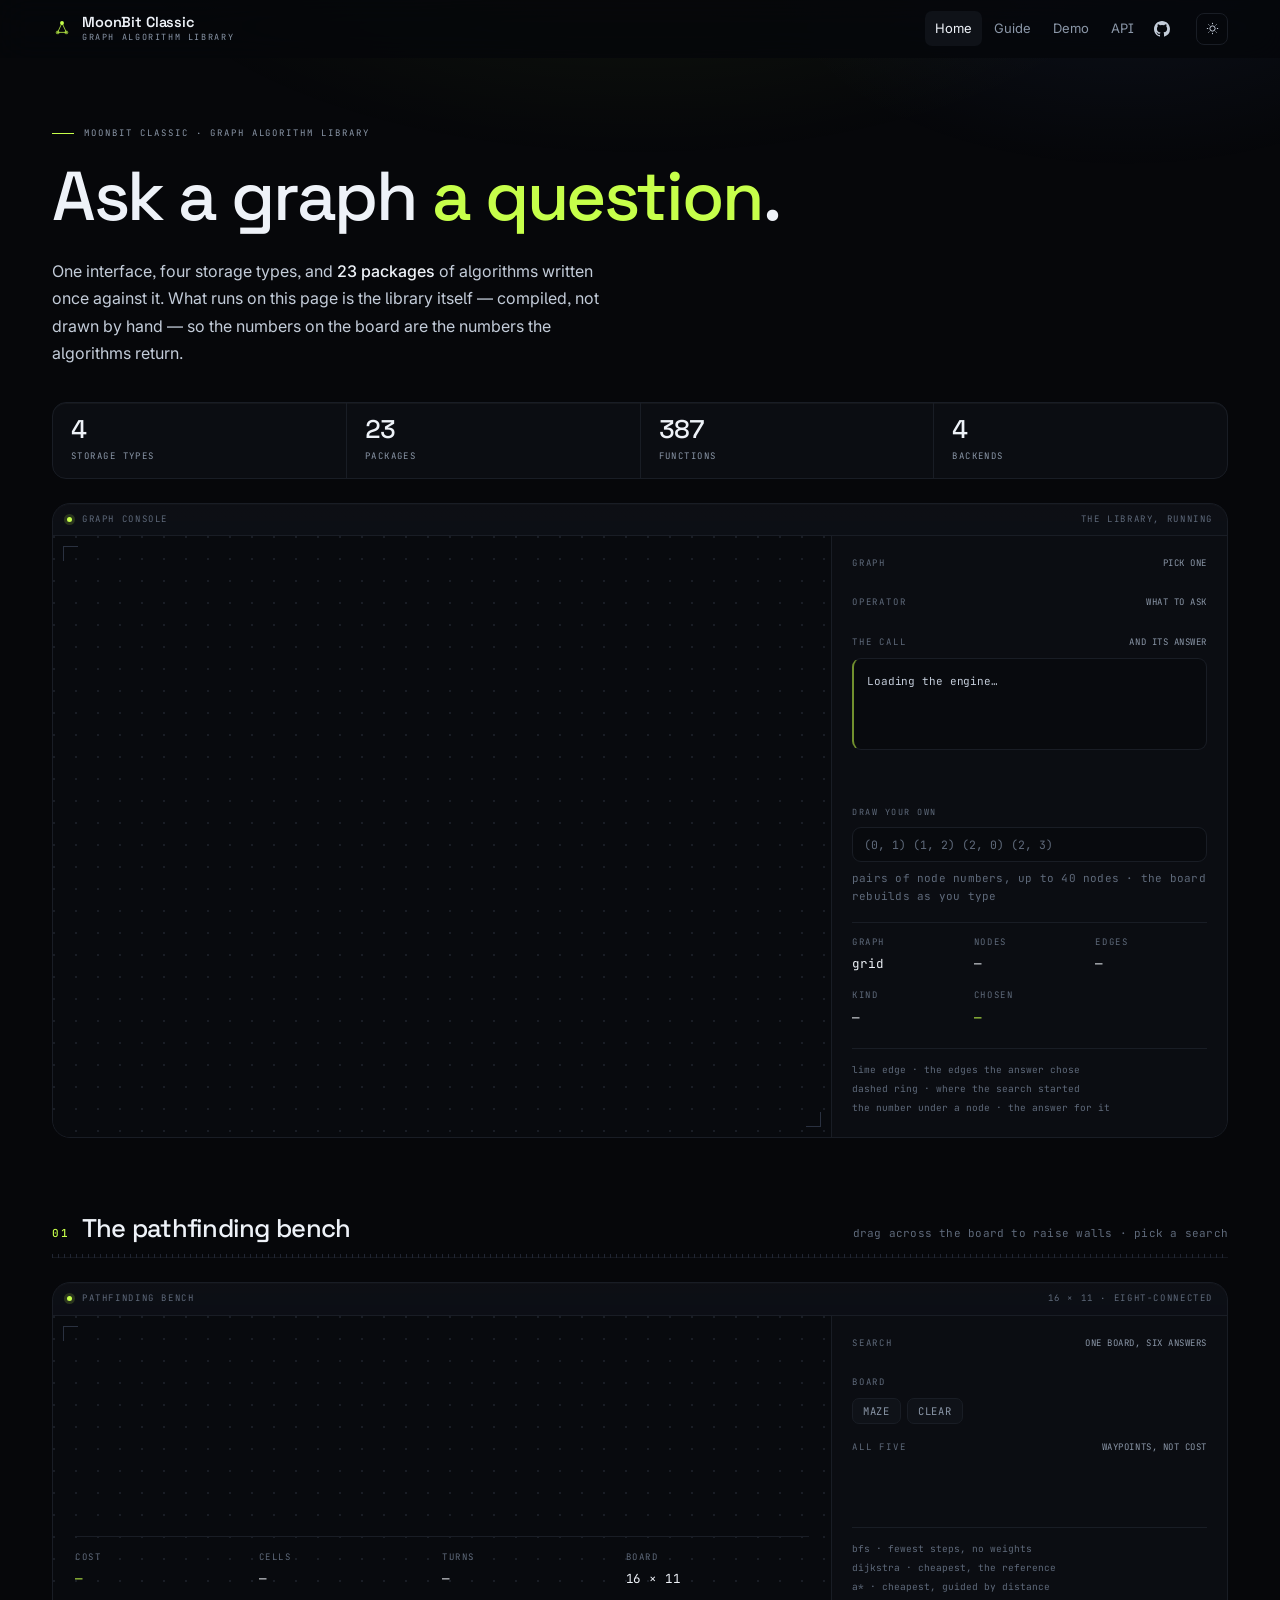
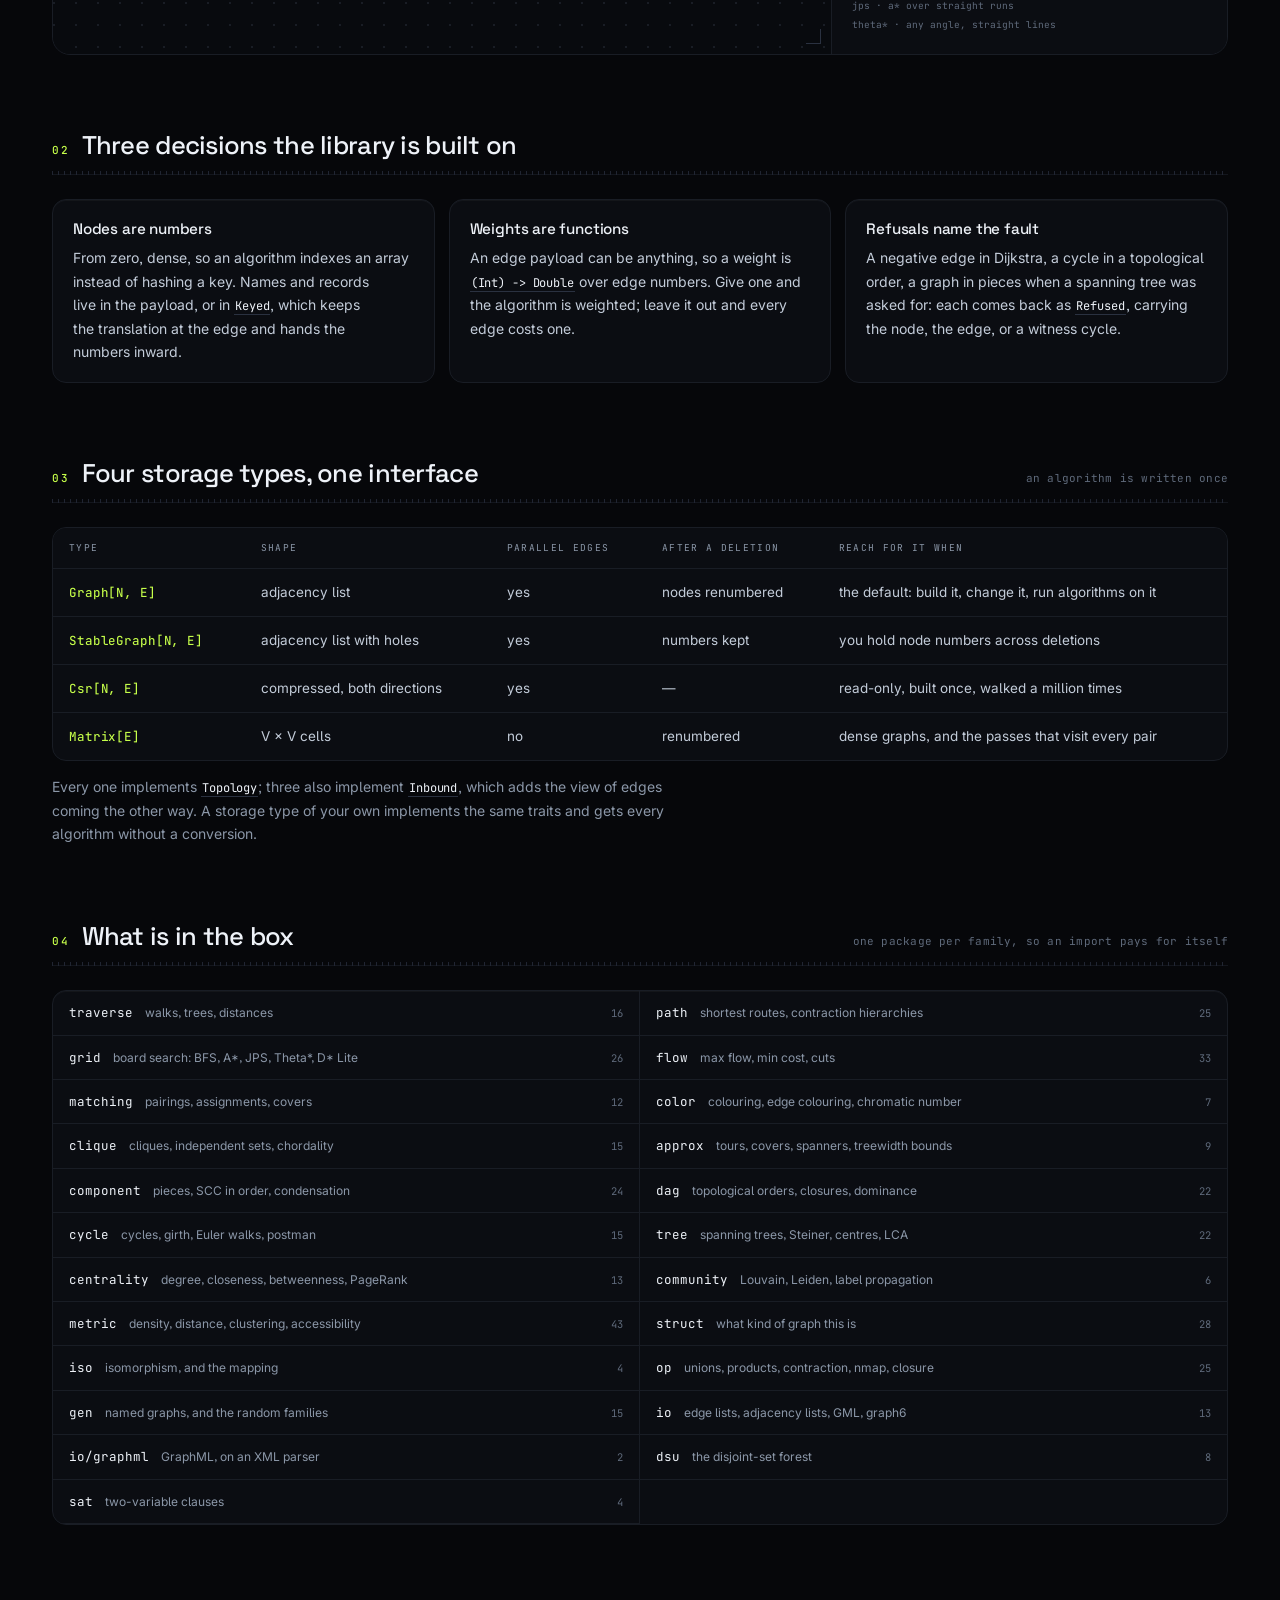
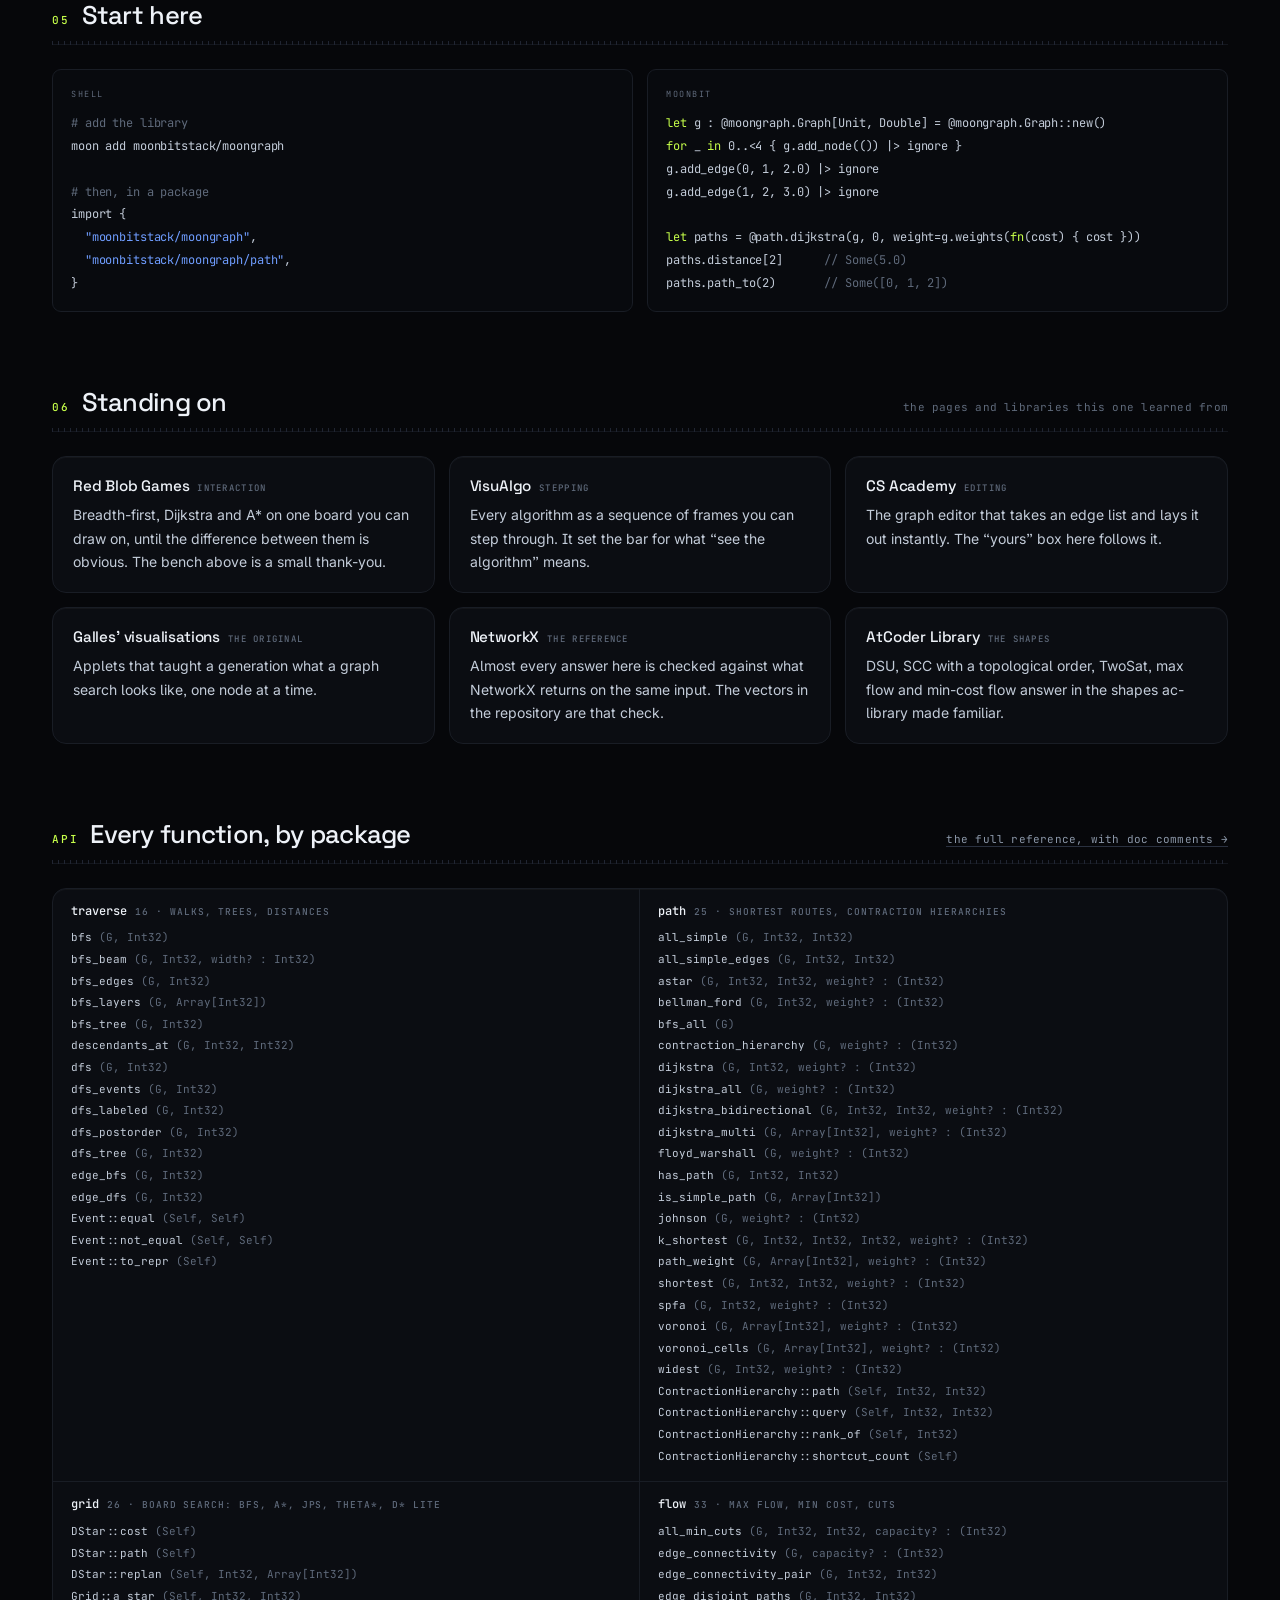
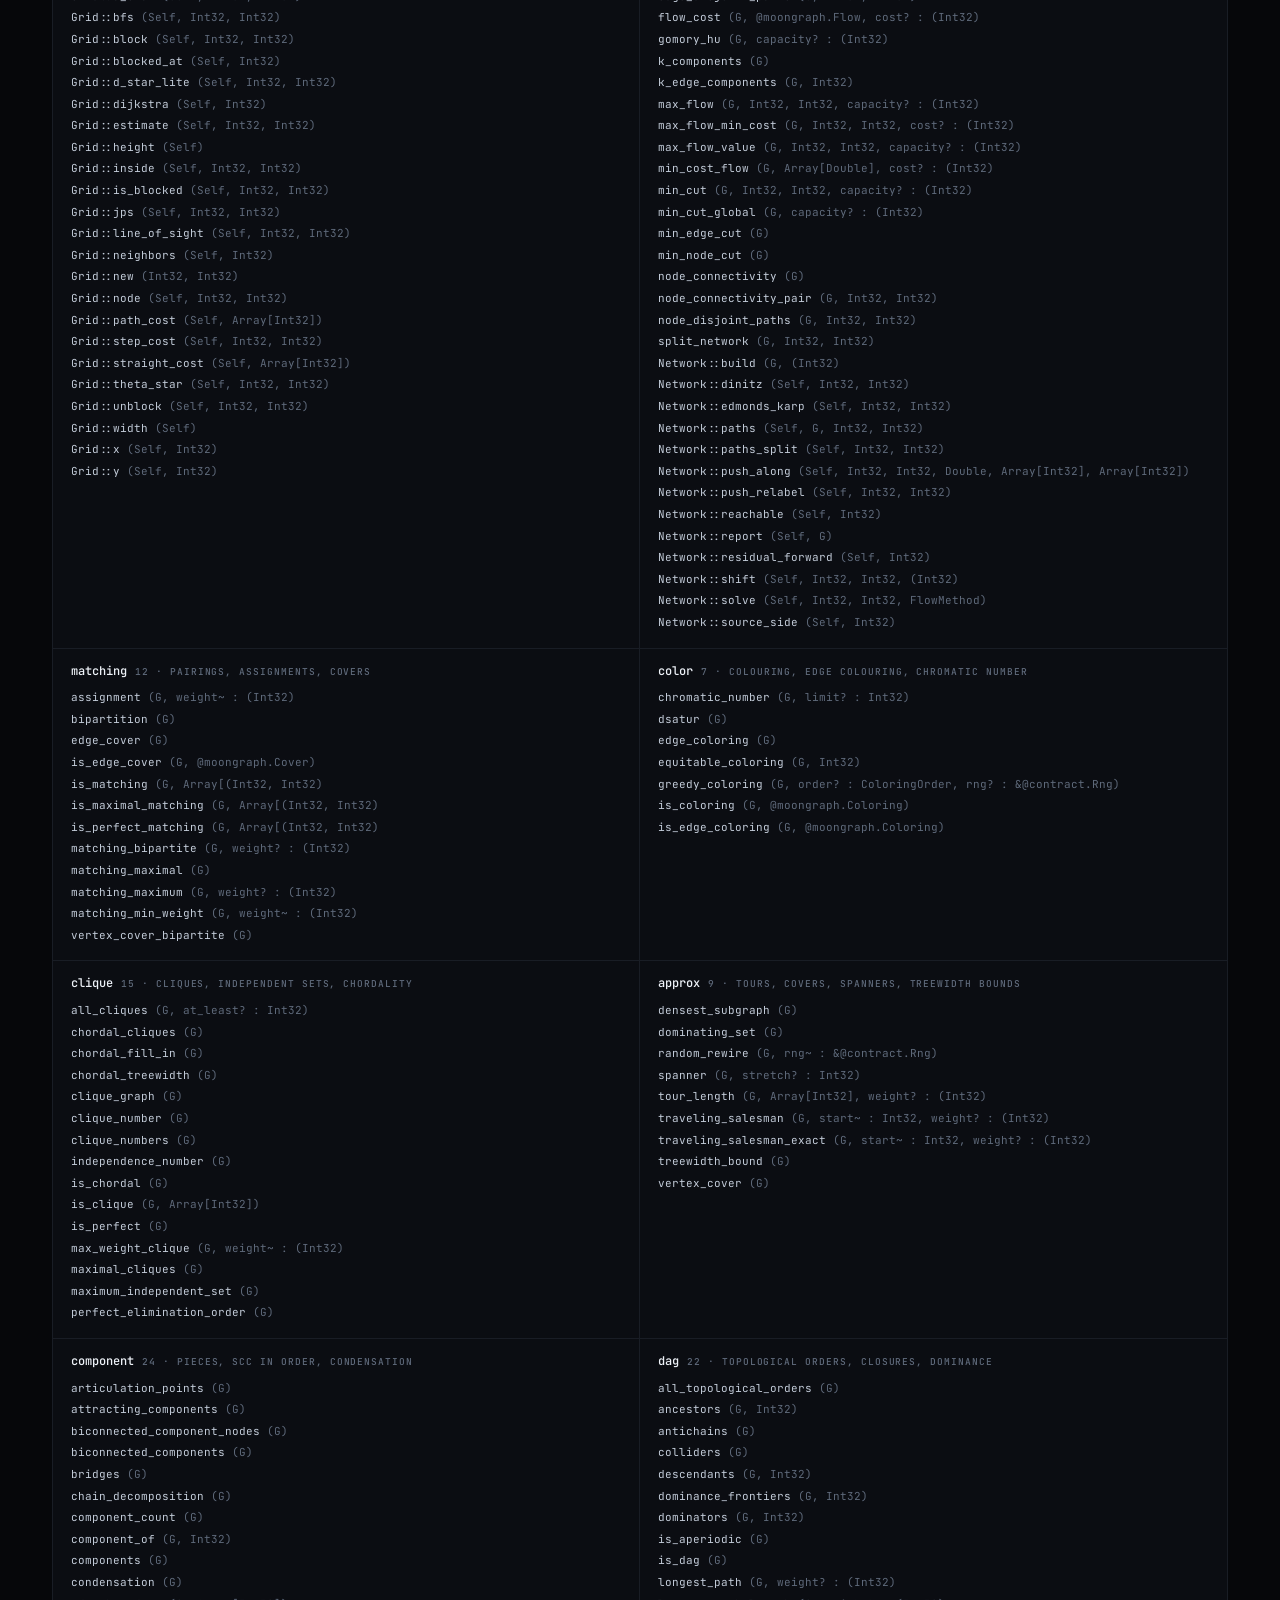
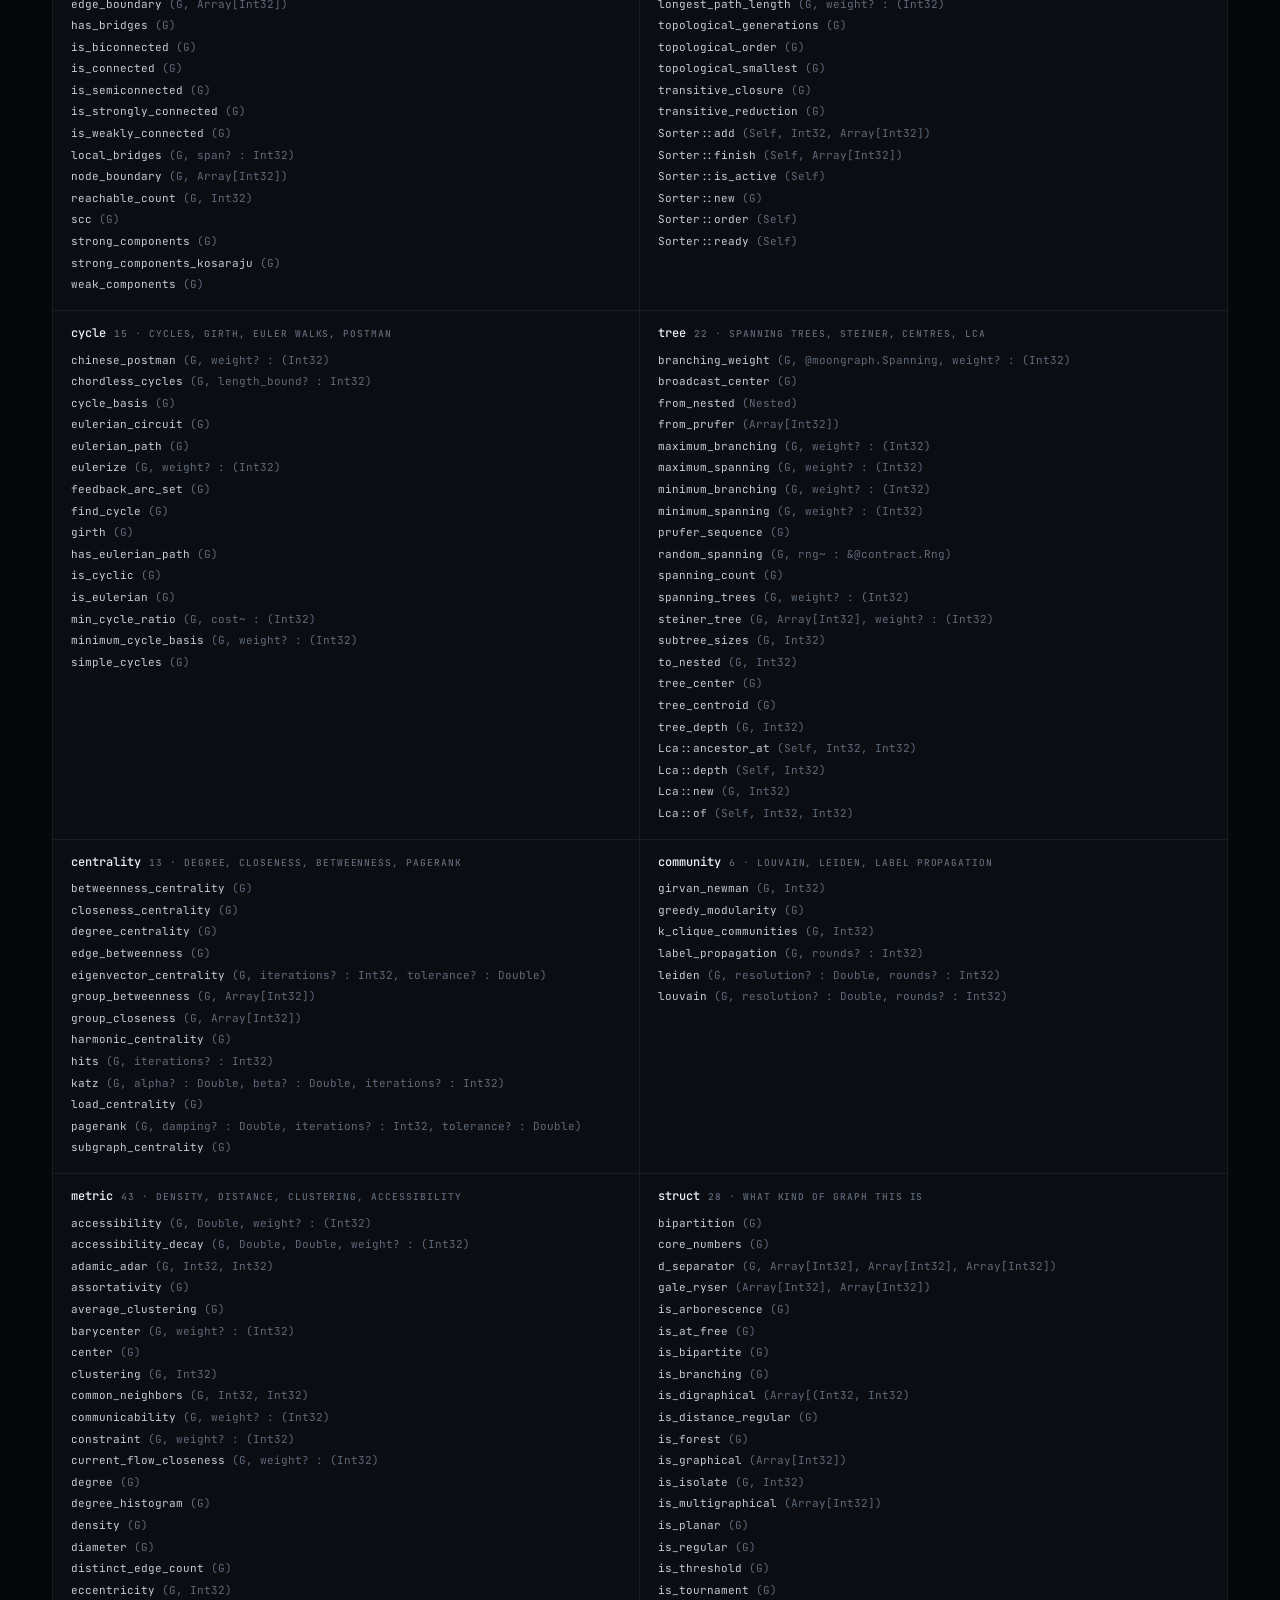
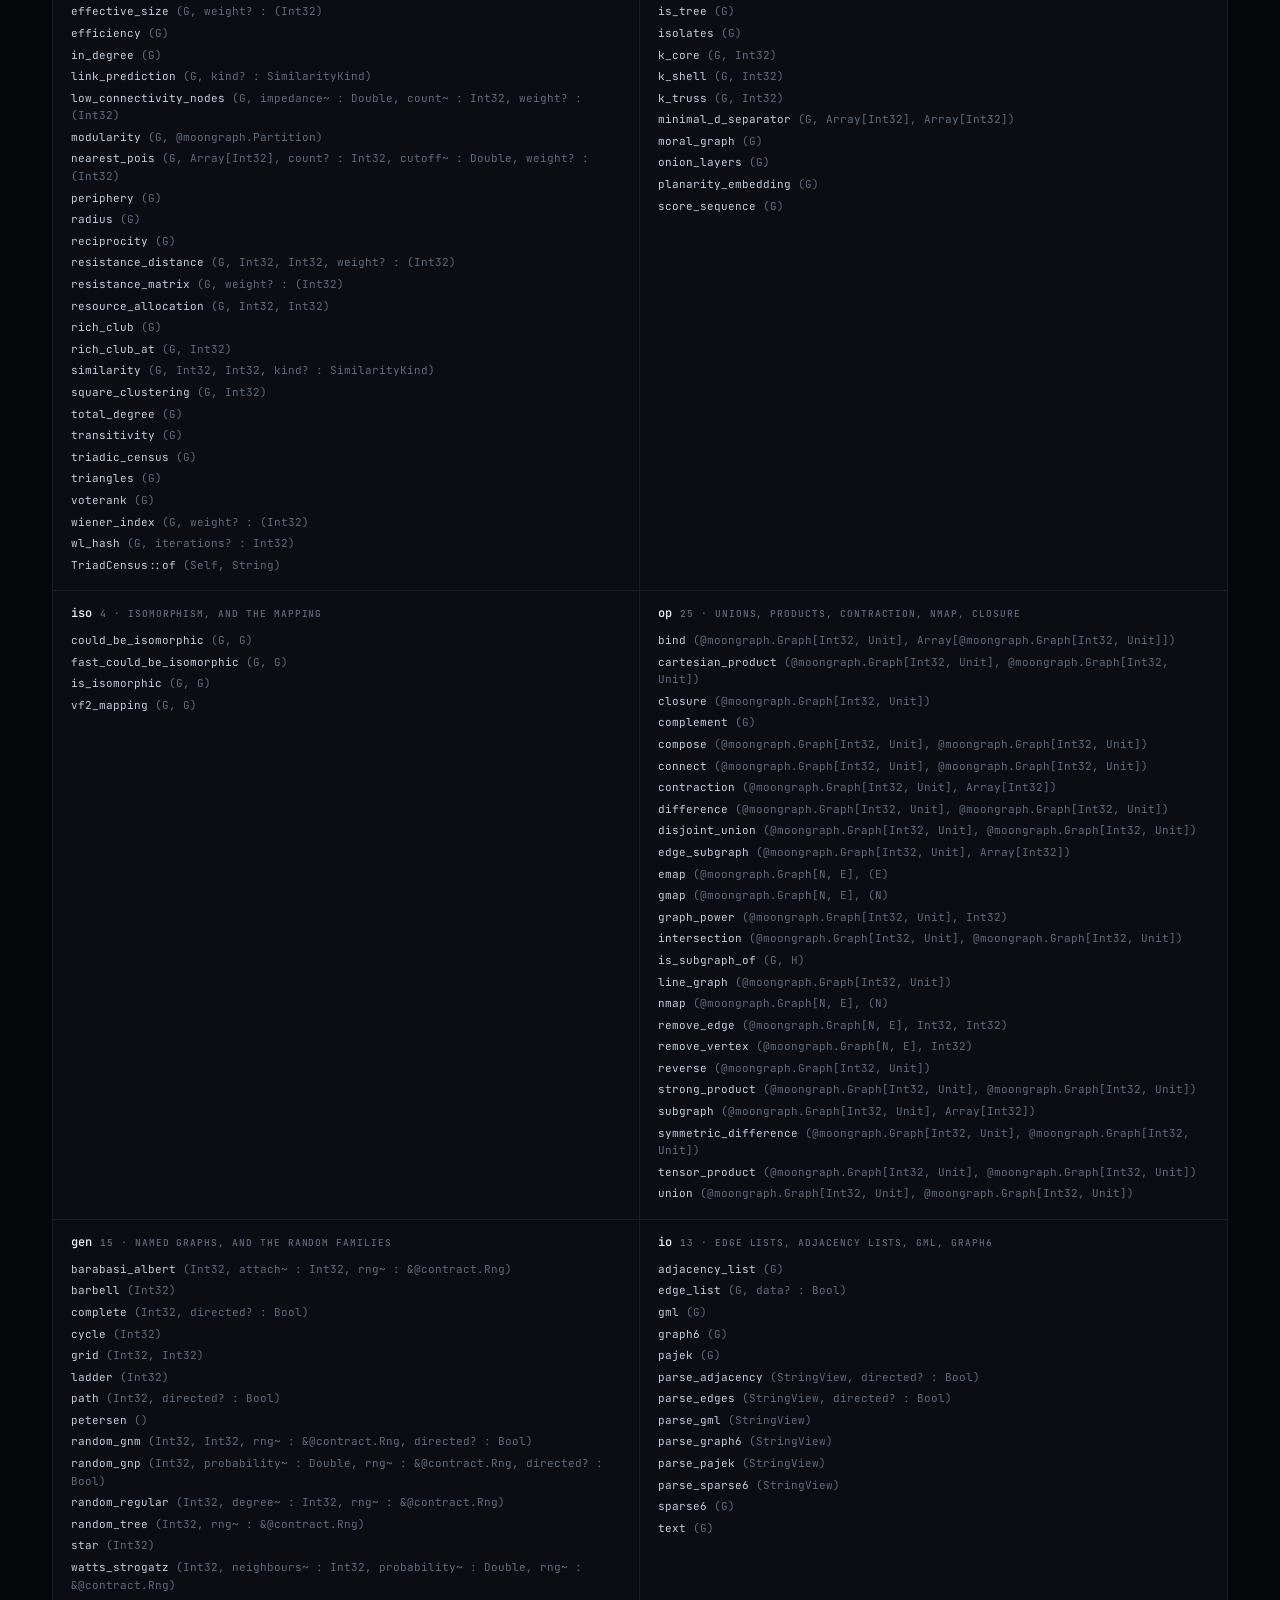
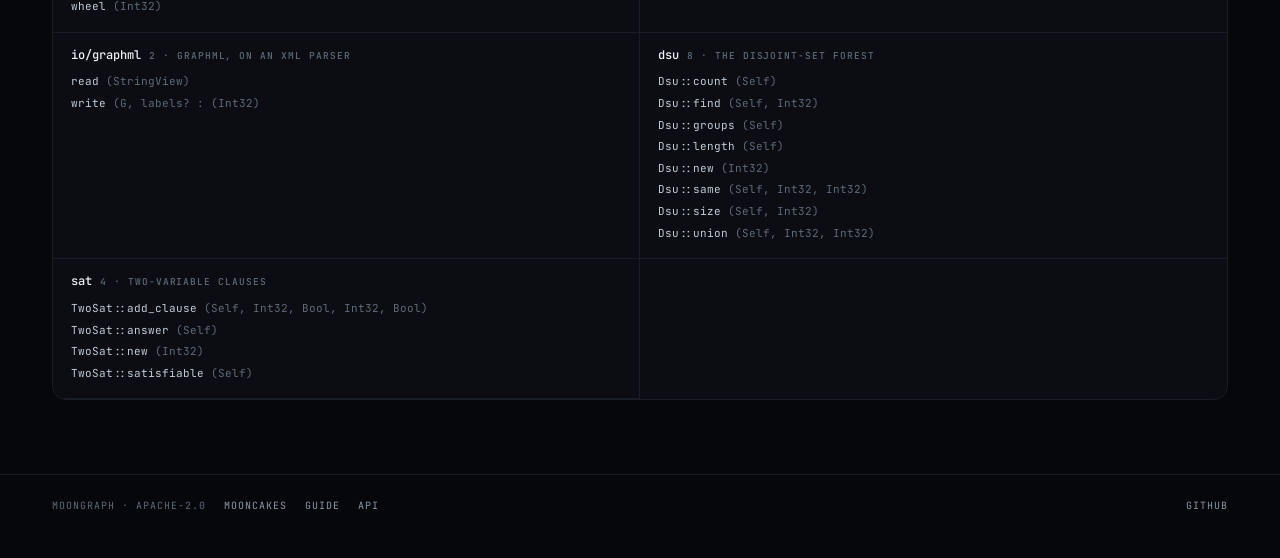
==== docs/index.html @ 6e1592f6 "feat(metric): the fingerprint, the spectrum, and the spreaders. Four families that were missing, all" ====
<!doctype html>
<html lang="en">
<head>
<meta charset="utf-8">
<meta name="viewport" content="width=device-width, initial-scale=1">
<title>MoonBit Classic — graph algorithms for MoonBit</title>
<meta name="description" content="Four storage types behind one interface, and twenty-three packages of graph algorithms for MoonBit. Ask a graph a question, and get an answer indexed by node — or a refusal that names the node at fault.">
<link rel="icon" href="data:image/svg+xml,%3Csvg xmlns='http://www.w3.org/2000/svg' viewBox='0 0 32 32'%3E%3Cpath d='M9 23 L23 23 L16 8 Z' fill='none' stroke='%23c6ff4a' stroke-width='1.6'/%3E%3Ccircle cx='16' cy='8' r='3' fill='%23c6ff4a'/%3E%3Ccircle cx='9' cy='23' r='3' fill='%23c6ff4a'/%3E%3Ccircle cx='23' cy='23' r='3' fill='%23c6ff4a'/%3E%3C/svg%3E">
<link rel="stylesheet" href="styles.css">
</head>
<body>

<header class="top">
  <div class="wrap">
    <a class="brand" href="index.html">
      <svg width="20" height="20" viewBox="0 0 32 32" aria-hidden="true">
        <path d="M9 23 L23 23 L16 8 Z" fill="none" stroke="currentColor" stroke-width="1.6" opacity="0.75"/>
        <circle cx="16" cy="8" r="3.1" fill="currentColor"/>
        <circle cx="9" cy="23" r="3.1" fill="currentColor" opacity="0.55"/>
        <circle cx="23" cy="23" r="3.1" fill="currentColor" opacity="0.55"/>
      </svg>
      <span class="brand-text">
        <span class="brand-line">MoonBit Classic</span>
        <span class="brand-sub">Graph Algorithm Library</span>
      </span>
    </a>
    <nav class="pages">
      <a href="index.html" aria-current="page">Home</a>
      <a href="guide.html">Guide</a>
      <a href="demo.html">Demo</a>
      <a href="api.html">API</a>
      <a href="https://github.com/moonbitstack/moongraph" aria-label="The repository">
        <svg width="16" height="16" viewBox="0 0 16 16" fill="currentColor" aria-hidden="true"><path d="M8 0C3.58 0 0 3.58 0 8c0 3.54 2.29 6.53 5.47 7.59.4.07.55-.17.55-.38v-1.34c-2.23.48-2.7-1.07-2.7-1.07-.36-.93-.89-1.18-.89-1.18-.73-.5.06-.49.06-.49.81.06 1.23.83 1.23.83.72 1.23 1.88.88 2.34.67.07-.52.28-.88.51-1.08-1.78-.2-3.64-.89-3.64-3.95 0-.87.31-1.59.82-2.15-.08-.2-.36-1.02.08-2.12 0 0 .67-.21 2.2.82a7.6 7.6 0 0 1 4 0c1.53-1.03 2.2-.82 2.2-.82.44 1.1.16 1.92.08 2.12.51.56.82 1.28.82 2.15 0 3.07-1.87 3.75-3.65 3.95.29.25.54.73.54 1.48v2.2c0 .21.15.46.55.38A8 8 0 0 0 16 8c0-4.42-3.58-8-8-8Z"/></svg>
      </a>
    </nav>
    <button class="icon-btn" data-theme-toggle aria-label="Switch the theme">
      <svg width="15" height="15" viewBox="0 0 24 24" fill="none" stroke="currentColor" stroke-width="1.6" aria-hidden="true"><path d="M12 3v2M12 19v2M3 12h2M19 12h2M5.6 5.6l1.4 1.4M17 17l1.4 1.4M5.6 18.4 7 17M17 7l1.4-1.4"/><circle cx="12" cy="12" r="4.2"/></svg>
    </button>
  </div>
</header>

<main>

<!-- ---------- 00 · the console ---------- -->
<section class="hero">
  <div class="wrap">
    <p class="kicker">MoonBit Classic · graph algorithm library</p>
    <h1>Ask a graph <em>a question</em>.</h1>
    <p class="lede">
      One interface, four storage types, and <strong><span data-count="packages">23</span> packages</strong>
      of algorithms written once against it. What runs on this page is the library itself — compiled,
      not drawn by hand — so the numbers on the board are the numbers the algorithms return.
    </p>

    <div class="facts">
      <div class="fact"><div class="n">4</div><div class="l">storage types</div></div>
      <div class="fact"><div class="n" data-count="packages">23</div><div class="l">packages</div></div>
      <div class="fact"><div class="n" data-count="functions">387</div><div class="l">functions</div></div>
      <div class="fact"><div class="n">4</div><div class="l">backends</div></div>
    </div>

    <div class="console">
      <div class="console-bar">
        <span class="lamp"></span><span>graph console</span>
        <span class="spacer">the library, running</span>
      </div>
      <div class="stage">
        <div class="stage-cell">
          <svg id="board" viewBox="0 0 600 600" role="img" aria-label="A graph, drawn and computed by the library"></svg>
        </div>
      </div>

      <aside class="rail">
        <div class="rail-block">
          <div class="rail-label">graph <span>pick one</span></div>
          <div class="controls" id="graphs"></div>
        </div>
        <div class="rail-block">
          <div class="rail-label">operator <span>what to ask</span></div>
          <div class="controls" id="algorithms"></div>
        </div>
        <div class="rail-block">
          <div class="rail-label">the call <span>and its answer</span></div>
          <div class="echo" id="echo">Loading the engine…</div>
          <div class="note-line" id="note"></div>
        </div>
        <div class="draw">
          <label for="edges">draw your own</label>
          <div class="row">
            <input id="edges" type="text" spellcheck="false" autocomplete="off"
                   placeholder="(0, 1) (1, 2) (2, 0) (2, 3)">
          </div>
          <div class="hint">pairs of node numbers, up to 40 nodes · the board rebuilds as you type</div>
        </div>
        <dl class="readout">
          <div><dt>graph</dt><dd data-stat="graph">grid</dd></div>
          <div><dt>nodes</dt><dd data-stat="nodes">—</dd></div>
          <div><dt>edges</dt><dd data-stat="edges">—</dd></div>
          <div><dt>kind</dt><dd data-stat="kind">—</dd></div>
          <div><dt>chosen</dt><dd class="sig" data-stat="chosen">—</dd></div>
        </dl>
        <div class="legend">
          lime edge · the edges the answer chose<br>
          dashed ring · where the search started<br>
          the number under a node · the answer for it
        </div>
      </aside>
    </div>
  </div>
</section>

<!-- ---------- 01 · the pathfinding bench ---------- -->
<section id="pathfinding">
  <div class="wrap">
    <div class="sec-head">
      <span class="sec-num">01</span>
      <h2>The pathfinding bench</h2>
      <span class="hint">drag across the board to raise walls · pick a search</span>
    </div>

    <div class="console">
      <div class="console-bar">
        <span class="lamp"></span><span>pathfinding bench</span>
        <span class="spacer">16 × 11 · eight-connected</span>
      </div>
      <div class="stage">
        <div class="stage-cell wide">
          <svg id="bench" role="img" aria-label="A board with walls, and the route a search found"></svg>
        </div>
        <dl class="readout">
          <div><dt>cost</dt><dd class="sig" id="bench-cost">—</dd></div>
          <div><dt>cells</dt><dd id="bench-cells">—</dd></div>
          <div><dt>turns</dt><dd id="bench-turns">—</dd></div>
          <div><dt>board</dt><dd>16 × 11</dd></div>
        </dl>
      </div>

      <aside class="rail">
        <div class="rail-block">
          <div class="rail-label">search <span>one board, six answers</span></div>
          <div class="controls" id="bench-algos"></div>
        </div>
        <div class="rail-block">
          <div class="rail-label">board</div>
          <div class="controls">
            <button class="chip" data-bench="maze">maze</button>
            <button class="chip" data-bench="clear">clear</button>
          </div>
        </div>
        <div class="rail-block">
          <div class="rail-label">all five <span>waypoints, not cost</span></div>
          <div class="bench-table" id="bench-table"></div>
        </div>
        <div class="note-line" id="bench-note"></div>
        <div class="legend">
          bfs · fewest steps, no weights<br>
          dijkstra · cheapest, the reference<br>
          a* · cheapest, guided by distance<br>
          jps · a* over straight runs<br>
          theta* · any angle, straight lines
        </div>
      </aside>
    </div>
  </div>
</section>

<!-- ---------- 02 · what the library decides ---------- -->
<section>
  <div class="wrap">
    <div class="sec-head">
      <span class="sec-num">02</span>
      <h2>Three decisions the library is built on</h2>
    </div>
    <div class="grid3">
      <div class="cell">
        <h3>Nodes are numbers</h3>
        <p>
          From zero, dense, so an algorithm indexes an array instead of hashing a key. Names and
          records live in the payload, or in <code>Keyed</code>, which keeps the translation at the
          edge and hands the numbers inward.
        </p>
      </div>
      <div class="cell">
        <h3>Weights are functions</h3>
        <p>
          An edge payload can be anything, so a weight is <code>(Int) -&gt; Double</code> over edge
          numbers. Give one and the algorithm is weighted; leave it out and every edge costs one.
        </p>
      </div>
      <div class="cell">
        <h3>Refusals name the fault</h3>
        <p>
          A negative edge in Dijkstra, a cycle in a topological order, a graph in pieces when a
          spanning tree was asked for: each comes back as <code>Refused</code>, carrying the node,
          the edge, or a witness cycle.
        </p>
      </div>
    </div>
  </div>
</section>

<!-- ---------- 03 · storage ---------- -->
<section>
  <div class="wrap">
    <div class="sec-head">
      <span class="sec-num">03</span>
      <h2>Four storage types, one interface</h2>
      <span class="hint">an algorithm is written once</span>
    </div>
    <div class="table-scroll">
      <table>
        <thead>
          <tr><th>Type</th><th>Shape</th><th>Parallel edges</th><th>After a deletion</th><th>Reach for it when</th></tr>
        </thead>
        <tbody>
          <tr>
            <td><code>Graph[N, E]</code></td><td>adjacency list</td><td>yes</td><td>nodes renumbered</td>
            <td>the default: build it, change it, run algorithms on it</td>
          </tr>
          <tr>
            <td><code>StableGraph[N, E]</code></td><td>adjacency list with holes</td><td>yes</td><td>numbers kept</td>
            <td>you hold node numbers across deletions</td>
          </tr>
          <tr>
            <td><code>Csr[N, E]</code></td><td>compressed, both directions</td><td>yes</td><td>—</td>
            <td>read-only, built once, walked a million times</td>
          </tr>
          <tr>
            <td><code>Matrix[E]</code></td><td>V × V cells</td><td>no</td><td>renumbered</td>
            <td>dense graphs, and the passes that visit every pair</td>
          </tr>
        </tbody>
      </table>
    </div>
    <p style="color:var(--muted);font-size:14px;margin:14px 0 0;max-width:70ch">
      Every one implements <code>Topology</code>; three also implement <code>Inbound</code>, which
      adds the view of edges coming the other way. A storage type of your own implements the same
      traits and gets every algorithm without a conversion.
    </p>
  </div>
</section>

<!-- ---------- 04 · packages ---------- -->
<section>
  <div class="wrap">
    <div class="sec-head">
      <span class="sec-num">04</span>
      <h2>What is in the box</h2>
      <span class="hint">one package per family, so an import pays for itself</span>
    </div>
    <div class="pkgs">
      <a class="pkg-row" href="api.html#traverse"><span class="p">traverse</span><span class="a">walks, trees, distances</span><span class="c">16</span></a>
      <a class="pkg-row" href="api.html#path"><span class="p">path</span><span class="a">shortest routes, contraction hierarchies</span><span class="c">25</span></a>
      <a class="pkg-row" href="api.html#grid"><span class="p">grid</span><span class="a">board search: BFS, A*, JPS, Theta*, D* Lite</span><span class="c">26</span></a>
      <a class="pkg-row" href="api.html#flow"><span class="p">flow</span><span class="a">max flow, min cost, cuts</span><span class="c">33</span></a>
      <a class="pkg-row" href="api.html#matching"><span class="p">matching</span><span class="a">pairings, assignments, covers</span><span class="c">12</span></a>
      <a class="pkg-row" href="api.html#color"><span class="p">color</span><span class="a">colouring, edge colouring, chromatic number</span><span class="c">7</span></a>
      <a class="pkg-row" href="api.html#clique"><span class="p">clique</span><span class="a">cliques, independent sets, chordality</span><span class="c">15</span></a>
      <a class="pkg-row" href="api.html#approx"><span class="p">approx</span><span class="a">tours, covers, spanners, treewidth bounds</span><span class="c">9</span></a>
      <a class="pkg-row" href="api.html#component"><span class="p">component</span><span class="a">pieces, SCC in order, condensation</span><span class="c">24</span></a>
      <a class="pkg-row" href="api.html#dag"><span class="p">dag</span><span class="a">topological orders, closures, dominance</span><span class="c">22</span></a>
      <a class="pkg-row" href="api.html#cycle"><span class="p">cycle</span><span class="a">cycles, girth, Euler walks, postman</span><span class="c">15</span></a>
      <a class="pkg-row" href="api.html#tree"><span class="p">tree</span><span class="a">spanning trees, Steiner, centres, LCA</span><span class="c">22</span></a>
      <a class="pkg-row" href="api.html#centrality"><span class="p">centrality</span><span class="a">degree, closeness, betweenness, PageRank</span><span class="c">13</span></a>
      <a class="pkg-row" href="api.html#community"><span class="p">community</span><span class="a">Louvain, Leiden, label propagation</span><span class="c">6</span></a>
      <a class="pkg-row" href="api.html#metric"><span class="p">metric</span><span class="a">density, distance, clustering, accessibility</span><span class="c">43</span></a>
      <a class="pkg-row" href="api.html#struct"><span class="p">struct</span><span class="a">what kind of graph this is</span><span class="c">28</span></a>
      <a class="pkg-row" href="api.html#iso"><span class="p">iso</span><span class="a">isomorphism, and the mapping</span><span class="c">4</span></a>
      <a class="pkg-row" href="api.html#op"><span class="p">op</span><span class="a">unions, products, contraction, nmap, closure</span><span class="c">25</span></a>
      <a class="pkg-row" href="api.html#gen"><span class="p">gen</span><span class="a">named graphs, and the random families</span><span class="c">15</span></a>
      <a class="pkg-row" href="api.html#io"><span class="p">io</span><span class="a">edge lists, adjacency lists, GML, graph6</span><span class="c">13</span></a>
      <a class="pkg-row" href="api.html#graphml"><span class="p">io/graphml</span><span class="a">GraphML, on an XML parser</span><span class="c">2</span></a>
      <a class="pkg-row" href="api.html#dsu"><span class="p">dsu</span><span class="a">the disjoint-set forest</span><span class="c">8</span></a>
      <a class="pkg-row" href="api.html#sat"><span class="p">sat</span><span class="a">two-variable clauses</span><span class="c">4</span></a>
    </div>
  </div>
</section>

<!-- ---------- 05 · start ---------- -->
<section>
  <div class="wrap">
    <div class="sec-head">
      <span class="sec-num">05</span>
      <h2>Start here</h2>
    </div>
    <div class="grid2">
      <div>
        <pre data-lang="shell"><code><span class="c"># add the library</span>
moon add moonbitstack/moongraph

<span class="c"># then, in a package</span>
import {
  <span class="s">"moonbitstack/moongraph"</span>,
  <span class="s">"moonbitstack/moongraph/path"</span>,
}</code></pre>
      </div>
      <div>
        <pre data-lang="moonbit"><code><span class="k">let</span> g : @moongraph.Graph[Unit, Double] = @moongraph.Graph::new()
<span class="k">for</span> _ <span class="k">in</span> 0..&lt;4 { g.add_node(()) |> ignore }
g.add_edge(0, 1, 2.0) |> ignore
g.add_edge(1, 2, 3.0) |> ignore

<span class="k">let</span> paths = @path.dijkstra(g, 0, weight=g.weights(<span class="k">fn</span>(cost) { cost }))
paths.distance[2]      <span class="c">// Some(5.0)</span>
paths.path_to(2)       <span class="c">// Some([0, 1, 2])</span></code></pre>
      </div>
    </div>
  </div>
</section>

<!-- ---------- 06 · lineage ---------- -->
<section>
  <div class="wrap">
    <div class="sec-head">
      <span class="sec-num">06</span>
      <h2>Standing on</h2>
      <span class="hint">the pages and libraries this one learned from</span>
    </div>
    <div class="grid3">
      <a class="cell" href="https://www.redblobgames.com/pathfinding/a-star/introduction.html">
        <h3>Red Blob Games <span class="tag">interaction</span></h3>
        <p>Breadth-first, Dijkstra and A* on one board you can draw on, until the difference between them is obvious. The bench above is a small thank-you.</p>
      </a>
      <a class="cell" href="https://visualgo.net/en/graphds">
        <h3>VisuAlgo <span class="tag">stepping</span></h3>
        <p>Every algorithm as a sequence of frames you can step through. It set the bar for what “see the algorithm” means.</p>
      </a>
      <a class="cell" href="https://csacademy.com/app/graph_editor/">
        <h3>CS Academy <span class="tag">editing</span></h3>
        <p>The graph editor that takes an edge list and lays it out instantly. The “yours” box here follows it.</p>
      </a>
      <a class="cell" href="https://www.cs.usfca.edu/~galles/visualization/Algorithms.html">
        <h3>Galles’ visualisations <span class="tag">the original</span></h3>
        <p>Applets that taught a generation what a graph search looks like, one node at a time.</p>
      </a>
      <a class="cell" href="https://networkx.org/documentation/stable/reference/algorithms/index.html">
        <h3>NetworkX <span class="tag">the reference</span></h3>
        <p>Almost every answer here is checked against what NetworkX returns on the same input. The vectors in the repository are that check.</p>
      </a>
      <a class="cell" href="https://github.com/atcoder/ac-library">
        <h3>AtCoder Library <span class="tag">the shapes</span></h3>
        <p>DSU, SCC with a topological order, TwoSat, max flow and min-cost flow answer in the shapes ac-library made familiar.</p>
      </a>
    </div>
  </div>
</section>

<!-- ---------- API ---------- -->
<section class="api" id="reference">
  <div class="wrap">
    <div class="sec-head">
      <span class="sec-num">API</span>
      <h2>Every function, by package</h2>
      <span class="hint"><a href="api.html">the full reference, with doc comments →</a></span>
    </div>
    <div class="api-grid">
<div class="pkg"><h2>traverse<span class="count">16 · walks, trees, distances</span></h2><div class="item"><div class="sig"><span class="name">bfs</span> <span class="ty">(G, Int32)</span></div></div><div class="item"><div class="sig"><span class="name">bfs_beam</span> <span class="ty">(G, Int32, width? : Int32)</span></div></div><div class="item"><div class="sig"><span class="name">bfs_edges</span> <span class="ty">(G, Int32)</span></div></div><div class="item"><div class="sig"><span class="name">bfs_layers</span> <span class="ty">(G, Array[Int32])</span></div></div><div class="item"><div class="sig"><span class="name">bfs_tree</span> <span class="ty">(G, Int32)</span></div></div><div class="item"><div class="sig"><span class="name">descendants_at</span> <span class="ty">(G, Int32, Int32)</span></div></div><div class="item"><div class="sig"><span class="name">dfs</span> <span class="ty">(G, Int32)</span></div></div><div class="item"><div class="sig"><span class="name">dfs_events</span> <span class="ty">(G, Int32)</span></div></div><div class="item"><div class="sig"><span class="name">dfs_labeled</span> <span class="ty">(G, Int32)</span></div></div><div class="item"><div class="sig"><span class="name">dfs_postorder</span> <span class="ty">(G, Int32)</span></div></div><div class="item"><div class="sig"><span class="name">dfs_tree</span> <span class="ty">(G, Int32)</span></div></div><div class="item"><div class="sig"><span class="name">edge_bfs</span> <span class="ty">(G, Int32)</span></div></div><div class="item"><div class="sig"><span class="name">edge_dfs</span> <span class="ty">(G, Int32)</span></div></div><div class="item"><div class="sig"><span class="name">Event::equal</span> <span class="ty">(Self, Self)</span></div></div><div class="item"><div class="sig"><span class="name">Event::not_equal</span> <span class="ty">(Self, Self)</span></div></div><div class="item"><div class="sig"><span class="name">Event::to_repr</span> <span class="ty">(Self)</span></div></div></div>
<div class="pkg"><h2>path<span class="count">25 · shortest routes, contraction hierarchies</span></h2><div class="item"><div class="sig"><span class="name">all_simple</span> <span class="ty">(G, Int32, Int32)</span></div></div><div class="item"><div class="sig"><span class="name">all_simple_edges</span> <span class="ty">(G, Int32, Int32)</span></div></div><div class="item"><div class="sig"><span class="name">astar</span> <span class="ty">(G, Int32, Int32, weight? : (Int32)</span></div></div><div class="item"><div class="sig"><span class="name">bellman_ford</span> <span class="ty">(G, Int32, weight? : (Int32)</span></div></div><div class="item"><div class="sig"><span class="name">bfs_all</span> <span class="ty">(G)</span></div></div><div class="item"><div class="sig"><span class="name">contraction_hierarchy</span> <span class="ty">(G, weight? : (Int32)</span></div></div><div class="item"><div class="sig"><span class="name">dijkstra</span> <span class="ty">(G, Int32, weight? : (Int32)</span></div></div><div class="item"><div class="sig"><span class="name">dijkstra_all</span> <span class="ty">(G, weight? : (Int32)</span></div></div><div class="item"><div class="sig"><span class="name">dijkstra_bidirectional</span> <span class="ty">(G, Int32, Int32, weight? : (Int32)</span></div></div><div class="item"><div class="sig"><span class="name">dijkstra_multi</span> <span class="ty">(G, Array[Int32], weight? : (Int32)</span></div></div><div class="item"><div class="sig"><span class="name">floyd_warshall</span> <span class="ty">(G, weight? : (Int32)</span></div></div><div class="item"><div class="sig"><span class="name">has_path</span> <span class="ty">(G, Int32, Int32)</span></div></div><div class="item"><div class="sig"><span class="name">is_simple_path</span> <span class="ty">(G, Array[Int32])</span></div></div><div class="item"><div class="sig"><span class="name">johnson</span> <span class="ty">(G, weight? : (Int32)</span></div></div><div class="item"><div class="sig"><span class="name">k_shortest</span> <span class="ty">(G, Int32, Int32, Int32, weight? : (Int32)</span></div></div><div class="item"><div class="sig"><span class="name">path_weight</span> <span class="ty">(G, Array[Int32], weight? : (Int32)</span></div></div><div class="item"><div class="sig"><span class="name">shortest</span> <span class="ty">(G, Int32, Int32, weight? : (Int32)</span></div></div><div class="item"><div class="sig"><span class="name">spfa</span> <span class="ty">(G, Int32, weight? : (Int32)</span></div></div><div class="item"><div class="sig"><span class="name">voronoi</span> <span class="ty">(G, Array[Int32], weight? : (Int32)</span></div></div><div class="item"><div class="sig"><span class="name">voronoi_cells</span> <span class="ty">(G, Array[Int32], weight? : (Int32)</span></div></div><div class="item"><div class="sig"><span class="name">widest</span> <span class="ty">(G, Int32, weight? : (Int32)</span></div></div><div class="item"><div class="sig"><span class="name">ContractionHierarchy::path</span> <span class="ty">(Self, Int32, Int32)</span></div></div><div class="item"><div class="sig"><span class="name">ContractionHierarchy::query</span> <span class="ty">(Self, Int32, Int32)</span></div></div><div class="item"><div class="sig"><span class="name">ContractionHierarchy::rank_of</span> <span class="ty">(Self, Int32)</span></div></div><div class="item"><div class="sig"><span class="name">ContractionHierarchy::shortcut_count</span> <span class="ty">(Self)</span></div></div></div>
<div class="pkg"><h2>grid<span class="count">26 · board search: BFS, A*, JPS, Theta*, D* Lite</span></h2><div class="item"><div class="sig"><span class="name">DStar::cost</span> <span class="ty">(Self)</span></div></div><div class="item"><div class="sig"><span class="name">DStar::path</span> <span class="ty">(Self)</span></div></div><div class="item"><div class="sig"><span class="name">DStar::replan</span> <span class="ty">(Self, Int32, Array[Int32])</span></div></div><div class="item"><div class="sig"><span class="name">Grid::a_star</span> <span class="ty">(Self, Int32, Int32)</span></div></div><div class="item"><div class="sig"><span class="name">Grid::bfs</span> <span class="ty">(Self, Int32, Int32)</span></div></div><div class="item"><div class="sig"><span class="name">Grid::block</span> <span class="ty">(Self, Int32, Int32)</span></div></div><div class="item"><div class="sig"><span class="name">Grid::blocked_at</span> <span class="ty">(Self, Int32)</span></div></div><div class="item"><div class="sig"><span class="name">Grid::d_star_lite</span> <span class="ty">(Self, Int32, Int32)</span></div></div><div class="item"><div class="sig"><span class="name">Grid::dijkstra</span> <span class="ty">(Self, Int32)</span></div></div><div class="item"><div class="sig"><span class="name">Grid::estimate</span> <span class="ty">(Self, Int32, Int32)</span></div></div><div class="item"><div class="sig"><span class="name">Grid::height</span> <span class="ty">(Self)</span></div></div><div class="item"><div class="sig"><span class="name">Grid::inside</span> <span class="ty">(Self, Int32, Int32)</span></div></div><div class="item"><div class="sig"><span class="name">Grid::is_blocked</span> <span class="ty">(Self, Int32, Int32)</span></div></div><div class="item"><div class="sig"><span class="name">Grid::jps</span> <span class="ty">(Self, Int32, Int32)</span></div></div><div class="item"><div class="sig"><span class="name">Grid::line_of_sight</span> <span class="ty">(Self, Int32, Int32)</span></div></div><div class="item"><div class="sig"><span class="name">Grid::neighbors</span> <span class="ty">(Self, Int32)</span></div></div><div class="item"><div class="sig"><span class="name">Grid::new</span> <span class="ty">(Int32, Int32)</span></div></div><div class="item"><div class="sig"><span class="name">Grid::node</span> <span class="ty">(Self, Int32, Int32)</span></div></div><div class="item"><div class="sig"><span class="name">Grid::path_cost</span> <span class="ty">(Self, Array[Int32])</span></div></div><div class="item"><div class="sig"><span class="name">Grid::step_cost</span> <span class="ty">(Self, Int32, Int32)</span></div></div><div class="item"><div class="sig"><span class="name">Grid::straight_cost</span> <span class="ty">(Self, Array[Int32])</span></div></div><div class="item"><div class="sig"><span class="name">Grid::theta_star</span> <span class="ty">(Self, Int32, Int32)</span></div></div><div class="item"><div class="sig"><span class="name">Grid::unblock</span> <span class="ty">(Self, Int32, Int32)</span></div></div><div class="item"><div class="sig"><span class="name">Grid::width</span> <span class="ty">(Self)</span></div></div><div class="item"><div class="sig"><span class="name">Grid::x</span> <span class="ty">(Self, Int32)</span></div></div><div class="item"><div class="sig"><span class="name">Grid::y</span> <span class="ty">(Self, Int32)</span></div></div></div>
<div class="pkg"><h2>flow<span class="count">33 · max flow, min cost, cuts</span></h2><div class="item"><div class="sig"><span class="name">all_min_cuts</span> <span class="ty">(G, Int32, Int32, capacity? : (Int32)</span></div></div><div class="item"><div class="sig"><span class="name">edge_connectivity</span> <span class="ty">(G, capacity? : (Int32)</span></div></div><div class="item"><div class="sig"><span class="name">edge_connectivity_pair</span> <span class="ty">(G, Int32, Int32)</span></div></div><div class="item"><div class="sig"><span class="name">edge_disjoint_paths</span> <span class="ty">(G, Int32, Int32)</span></div></div><div class="item"><div class="sig"><span class="name">flow_cost</span> <span class="ty">(G, @moongraph.Flow, cost? : (Int32)</span></div></div><div class="item"><div class="sig"><span class="name">gomory_hu</span> <span class="ty">(G, capacity? : (Int32)</span></div></div><div class="item"><div class="sig"><span class="name">k_components</span> <span class="ty">(G)</span></div></div><div class="item"><div class="sig"><span class="name">k_edge_components</span> <span class="ty">(G, Int32)</span></div></div><div class="item"><div class="sig"><span class="name">max_flow</span> <span class="ty">(G, Int32, Int32, capacity? : (Int32)</span></div></div><div class="item"><div class="sig"><span class="name">max_flow_min_cost</span> <span class="ty">(G, Int32, Int32, cost? : (Int32)</span></div></div><div class="item"><div class="sig"><span class="name">max_flow_value</span> <span class="ty">(G, Int32, Int32, capacity? : (Int32)</span></div></div><div class="item"><div class="sig"><span class="name">min_cost_flow</span> <span class="ty">(G, Array[Double], cost? : (Int32)</span></div></div><div class="item"><div class="sig"><span class="name">min_cut</span> <span class="ty">(G, Int32, Int32, capacity? : (Int32)</span></div></div><div class="item"><div class="sig"><span class="name">min_cut_global</span> <span class="ty">(G, capacity? : (Int32)</span></div></div><div class="item"><div class="sig"><span class="name">min_edge_cut</span> <span class="ty">(G)</span></div></div><div class="item"><div class="sig"><span class="name">min_node_cut</span> <span class="ty">(G)</span></div></div><div class="item"><div class="sig"><span class="name">node_connectivity</span> <span class="ty">(G)</span></div></div><div class="item"><div class="sig"><span class="name">node_connectivity_pair</span> <span class="ty">(G, Int32, Int32)</span></div></div><div class="item"><div class="sig"><span class="name">node_disjoint_paths</span> <span class="ty">(G, Int32, Int32)</span></div></div><div class="item"><div class="sig"><span class="name">split_network</span> <span class="ty">(G, Int32, Int32)</span></div></div><div class="item"><div class="sig"><span class="name">Network::build</span> <span class="ty">(G, (Int32)</span></div></div><div class="item"><div class="sig"><span class="name">Network::dinitz</span> <span class="ty">(Self, Int32, Int32)</span></div></div><div class="item"><div class="sig"><span class="name">Network::edmonds_karp</span> <span class="ty">(Self, Int32, Int32)</span></div></div><div class="item"><div class="sig"><span class="name">Network::paths</span> <span class="ty">(Self, G, Int32, Int32)</span></div></div><div class="item"><div class="sig"><span class="name">Network::paths_split</span> <span class="ty">(Self, Int32, Int32)</span></div></div><div class="item"><div class="sig"><span class="name">Network::push_along</span> <span class="ty">(Self, Int32, Int32, Double, Array[Int32], Array[Int32])</span></div></div><div class="item"><div class="sig"><span class="name">Network::push_relabel</span> <span class="ty">(Self, Int32, Int32)</span></div></div><div class="item"><div class="sig"><span class="name">Network::reachable</span> <span class="ty">(Self, Int32)</span></div></div><div class="item"><div class="sig"><span class="name">Network::report</span> <span class="ty">(Self, G)</span></div></div><div class="item"><div class="sig"><span class="name">Network::residual_forward</span> <span class="ty">(Self, Int32)</span></div></div><div class="item"><div class="sig"><span class="name">Network::shift</span> <span class="ty">(Self, Int32, Int32, (Int32)</span></div></div><div class="item"><div class="sig"><span class="name">Network::solve</span> <span class="ty">(Self, Int32, Int32, FlowMethod)</span></div></div><div class="item"><div class="sig"><span class="name">Network::source_side</span> <span class="ty">(Self, Int32)</span></div></div></div>
<div class="pkg"><h2>matching<span class="count">12 · pairings, assignments, covers</span></h2><div class="item"><div class="sig"><span class="name">assignment</span> <span class="ty">(G, weight~ : (Int32)</span></div></div><div class="item"><div class="sig"><span class="name">bipartition</span> <span class="ty">(G)</span></div></div><div class="item"><div class="sig"><span class="name">edge_cover</span> <span class="ty">(G)</span></div></div><div class="item"><div class="sig"><span class="name">is_edge_cover</span> <span class="ty">(G, @moongraph.Cover)</span></div></div><div class="item"><div class="sig"><span class="name">is_matching</span> <span class="ty">(G, Array[(Int32, Int32)</span></div></div><div class="item"><div class="sig"><span class="name">is_maximal_matching</span> <span class="ty">(G, Array[(Int32, Int32)</span></div></div><div class="item"><div class="sig"><span class="name">is_perfect_matching</span> <span class="ty">(G, Array[(Int32, Int32)</span></div></div><div class="item"><div class="sig"><span class="name">matching_bipartite</span> <span class="ty">(G, weight? : (Int32)</span></div></div><div class="item"><div class="sig"><span class="name">matching_maximal</span> <span class="ty">(G)</span></div></div><div class="item"><div class="sig"><span class="name">matching_maximum</span> <span class="ty">(G, weight? : (Int32)</span></div></div><div class="item"><div class="sig"><span class="name">matching_min_weight</span> <span class="ty">(G, weight~ : (Int32)</span></div></div><div class="item"><div class="sig"><span class="name">vertex_cover_bipartite</span> <span class="ty">(G)</span></div></div></div>
<div class="pkg"><h2>color<span class="count">7 · colouring, edge colouring, chromatic number</span></h2><div class="item"><div class="sig"><span class="name">chromatic_number</span> <span class="ty">(G, limit? : Int32)</span></div></div><div class="item"><div class="sig"><span class="name">dsatur</span> <span class="ty">(G)</span></div></div><div class="item"><div class="sig"><span class="name">edge_coloring</span> <span class="ty">(G)</span></div></div><div class="item"><div class="sig"><span class="name">equitable_coloring</span> <span class="ty">(G, Int32)</span></div></div><div class="item"><div class="sig"><span class="name">greedy_coloring</span> <span class="ty">(G, order? : ColoringOrder, rng? : &amp;@contract.Rng)</span></div></div><div class="item"><div class="sig"><span class="name">is_coloring</span> <span class="ty">(G, @moongraph.Coloring)</span></div></div><div class="item"><div class="sig"><span class="name">is_edge_coloring</span> <span class="ty">(G, @moongraph.Coloring)</span></div></div></div>
<div class="pkg"><h2>clique<span class="count">15 · cliques, independent sets, chordality</span></h2><div class="item"><div class="sig"><span class="name">all_cliques</span> <span class="ty">(G, at_least? : Int32)</span></div></div><div class="item"><div class="sig"><span class="name">chordal_cliques</span> <span class="ty">(G)</span></div></div><div class="item"><div class="sig"><span class="name">chordal_fill_in</span> <span class="ty">(G)</span></div></div><div class="item"><div class="sig"><span class="name">chordal_treewidth</span> <span class="ty">(G)</span></div></div><div class="item"><div class="sig"><span class="name">clique_graph</span> <span class="ty">(G)</span></div></div><div class="item"><div class="sig"><span class="name">clique_number</span> <span class="ty">(G)</span></div></div><div class="item"><div class="sig"><span class="name">clique_numbers</span> <span class="ty">(G)</span></div></div><div class="item"><div class="sig"><span class="name">independence_number</span> <span class="ty">(G)</span></div></div><div class="item"><div class="sig"><span class="name">is_chordal</span> <span class="ty">(G)</span></div></div><div class="item"><div class="sig"><span class="name">is_clique</span> <span class="ty">(G, Array[Int32])</span></div></div><div class="item"><div class="sig"><span class="name">is_perfect</span> <span class="ty">(G)</span></div></div><div class="item"><div class="sig"><span class="name">max_weight_clique</span> <span class="ty">(G, weight~ : (Int32)</span></div></div><div class="item"><div class="sig"><span class="name">maximal_cliques</span> <span class="ty">(G)</span></div></div><div class="item"><div class="sig"><span class="name">maximum_independent_set</span> <span class="ty">(G)</span></div></div><div class="item"><div class="sig"><span class="name">perfect_elimination_order</span> <span class="ty">(G)</span></div></div></div>
<div class="pkg"><h2>approx<span class="count">9 · tours, covers, spanners, treewidth bounds</span></h2><div class="item"><div class="sig"><span class="name">densest_subgraph</span> <span class="ty">(G)</span></div></div><div class="item"><div class="sig"><span class="name">dominating_set</span> <span class="ty">(G)</span></div></div><div class="item"><div class="sig"><span class="name">random_rewire</span> <span class="ty">(G, rng~ : &amp;@contract.Rng)</span></div></div><div class="item"><div class="sig"><span class="name">spanner</span> <span class="ty">(G, stretch? : Int32)</span></div></div><div class="item"><div class="sig"><span class="name">tour_length</span> <span class="ty">(G, Array[Int32], weight? : (Int32)</span></div></div><div class="item"><div class="sig"><span class="name">traveling_salesman</span> <span class="ty">(G, start~ : Int32, weight? : (Int32)</span></div></div><div class="item"><div class="sig"><span class="name">traveling_salesman_exact</span> <span class="ty">(G, start~ : Int32, weight? : (Int32)</span></div></div><div class="item"><div class="sig"><span class="name">treewidth_bound</span> <span class="ty">(G)</span></div></div><div class="item"><div class="sig"><span class="name">vertex_cover</span> <span class="ty">(G)</span></div></div></div>
<div class="pkg"><h2>component<span class="count">24 · pieces, SCC in order, condensation</span></h2><div class="item"><div class="sig"><span class="name">articulation_points</span> <span class="ty">(G)</span></div></div><div class="item"><div class="sig"><span class="name">attracting_components</span> <span class="ty">(G)</span></div></div><div class="item"><div class="sig"><span class="name">biconnected_component_nodes</span> <span class="ty">(G)</span></div></div><div class="item"><div class="sig"><span class="name">biconnected_components</span> <span class="ty">(G)</span></div></div><div class="item"><div class="sig"><span class="name">bridges</span> <span class="ty">(G)</span></div></div><div class="item"><div class="sig"><span class="name">chain_decomposition</span> <span class="ty">(G)</span></div></div><div class="item"><div class="sig"><span class="name">component_count</span> <span class="ty">(G)</span></div></div><div class="item"><div class="sig"><span class="name">component_of</span> <span class="ty">(G, Int32)</span></div></div><div class="item"><div class="sig"><span class="name">components</span> <span class="ty">(G)</span></div></div><div class="item"><div class="sig"><span class="name">condensation</span> <span class="ty">(G)</span></div></div><div class="item"><div class="sig"><span class="name">edge_boundary</span> <span class="ty">(G, Array[Int32])</span></div></div><div class="item"><div class="sig"><span class="name">has_bridges</span> <span class="ty">(G)</span></div></div><div class="item"><div class="sig"><span class="name">is_biconnected</span> <span class="ty">(G)</span></div></div><div class="item"><div class="sig"><span class="name">is_connected</span> <span class="ty">(G)</span></div></div><div class="item"><div class="sig"><span class="name">is_semiconnected</span> <span class="ty">(G)</span></div></div><div class="item"><div class="sig"><span class="name">is_strongly_connected</span> <span class="ty">(G)</span></div></div><div class="item"><div class="sig"><span class="name">is_weakly_connected</span> <span class="ty">(G)</span></div></div><div class="item"><div class="sig"><span class="name">local_bridges</span> <span class="ty">(G, span? : Int32)</span></div></div><div class="item"><div class="sig"><span class="name">node_boundary</span> <span class="ty">(G, Array[Int32])</span></div></div><div class="item"><div class="sig"><span class="name">reachable_count</span> <span class="ty">(G, Int32)</span></div></div><div class="item"><div class="sig"><span class="name">scc</span> <span class="ty">(G)</span></div></div><div class="item"><div class="sig"><span class="name">strong_components</span> <span class="ty">(G)</span></div></div><div class="item"><div class="sig"><span class="name">strong_components_kosaraju</span> <span class="ty">(G)</span></div></div><div class="item"><div class="sig"><span class="name">weak_components</span> <span class="ty">(G)</span></div></div></div>
<div class="pkg"><h2>dag<span class="count">22 · topological orders, closures, dominance</span></h2><div class="item"><div class="sig"><span class="name">all_topological_orders</span> <span class="ty">(G)</span></div></div><div class="item"><div class="sig"><span class="name">ancestors</span> <span class="ty">(G, Int32)</span></div></div><div class="item"><div class="sig"><span class="name">antichains</span> <span class="ty">(G)</span></div></div><div class="item"><div class="sig"><span class="name">colliders</span> <span class="ty">(G)</span></div></div><div class="item"><div class="sig"><span class="name">descendants</span> <span class="ty">(G, Int32)</span></div></div><div class="item"><div class="sig"><span class="name">dominance_frontiers</span> <span class="ty">(G, Int32)</span></div></div><div class="item"><div class="sig"><span class="name">dominators</span> <span class="ty">(G, Int32)</span></div></div><div class="item"><div class="sig"><span class="name">is_aperiodic</span> <span class="ty">(G)</span></div></div><div class="item"><div class="sig"><span class="name">is_dag</span> <span class="ty">(G)</span></div></div><div class="item"><div class="sig"><span class="name">longest_path</span> <span class="ty">(G, weight? : (Int32)</span></div></div><div class="item"><div class="sig"><span class="name">longest_path_length</span> <span class="ty">(G, weight? : (Int32)</span></div></div><div class="item"><div class="sig"><span class="name">topological_generations</span> <span class="ty">(G)</span></div></div><div class="item"><div class="sig"><span class="name">topological_order</span> <span class="ty">(G)</span></div></div><div class="item"><div class="sig"><span class="name">topological_smallest</span> <span class="ty">(G)</span></div></div><div class="item"><div class="sig"><span class="name">transitive_closure</span> <span class="ty">(G)</span></div></div><div class="item"><div class="sig"><span class="name">transitive_reduction</span> <span class="ty">(G)</span></div></div><div class="item"><div class="sig"><span class="name">Sorter::add</span> <span class="ty">(Self, Int32, Array[Int32])</span></div></div><div class="item"><div class="sig"><span class="name">Sorter::finish</span> <span class="ty">(Self, Array[Int32])</span></div></div><div class="item"><div class="sig"><span class="name">Sorter::is_active</span> <span class="ty">(Self)</span></div></div><div class="item"><div class="sig"><span class="name">Sorter::new</span> <span class="ty">(G)</span></div></div><div class="item"><div class="sig"><span class="name">Sorter::order</span> <span class="ty">(Self)</span></div></div><div class="item"><div class="sig"><span class="name">Sorter::ready</span> <span class="ty">(Self)</span></div></div></div>
<div class="pkg"><h2>cycle<span class="count">15 · cycles, girth, Euler walks, postman</span></h2><div class="item"><div class="sig"><span class="name">chinese_postman</span> <span class="ty">(G, weight? : (Int32)</span></div></div><div class="item"><div class="sig"><span class="name">chordless_cycles</span> <span class="ty">(G, length_bound? : Int32)</span></div></div><div class="item"><div class="sig"><span class="name">cycle_basis</span> <span class="ty">(G)</span></div></div><div class="item"><div class="sig"><span class="name">eulerian_circuit</span> <span class="ty">(G)</span></div></div><div class="item"><div class="sig"><span class="name">eulerian_path</span> <span class="ty">(G)</span></div></div><div class="item"><div class="sig"><span class="name">eulerize</span> <span class="ty">(G, weight? : (Int32)</span></div></div><div class="item"><div class="sig"><span class="name">feedback_arc_set</span> <span class="ty">(G)</span></div></div><div class="item"><div class="sig"><span class="name">find_cycle</span> <span class="ty">(G)</span></div></div><div class="item"><div class="sig"><span class="name">girth</span> <span class="ty">(G)</span></div></div><div class="item"><div class="sig"><span class="name">has_eulerian_path</span> <span class="ty">(G)</span></div></div><div class="item"><div class="sig"><span class="name">is_cyclic</span> <span class="ty">(G)</span></div></div><div class="item"><div class="sig"><span class="name">is_eulerian</span> <span class="ty">(G)</span></div></div><div class="item"><div class="sig"><span class="name">min_cycle_ratio</span> <span class="ty">(G, cost~ : (Int32)</span></div></div><div class="item"><div class="sig"><span class="name">minimum_cycle_basis</span> <span class="ty">(G, weight? : (Int32)</span></div></div><div class="item"><div class="sig"><span class="name">simple_cycles</span> <span class="ty">(G)</span></div></div></div>
<div class="pkg"><h2>tree<span class="count">22 · spanning trees, Steiner, centres, LCA</span></h2><div class="item"><div class="sig"><span class="name">branching_weight</span> <span class="ty">(G, @moongraph.Spanning, weight? : (Int32)</span></div></div><div class="item"><div class="sig"><span class="name">broadcast_center</span> <span class="ty">(G)</span></div></div><div class="item"><div class="sig"><span class="name">from_nested</span> <span class="ty">(Nested)</span></div></div><div class="item"><div class="sig"><span class="name">from_prufer</span> <span class="ty">(Array[Int32])</span></div></div><div class="item"><div class="sig"><span class="name">maximum_branching</span> <span class="ty">(G, weight? : (Int32)</span></div></div><div class="item"><div class="sig"><span class="name">maximum_spanning</span> <span class="ty">(G, weight? : (Int32)</span></div></div><div class="item"><div class="sig"><span class="name">minimum_branching</span> <span class="ty">(G, weight? : (Int32)</span></div></div><div class="item"><div class="sig"><span class="name">minimum_spanning</span> <span class="ty">(G, weight? : (Int32)</span></div></div><div class="item"><div class="sig"><span class="name">prufer_sequence</span> <span class="ty">(G)</span></div></div><div class="item"><div class="sig"><span class="name">random_spanning</span> <span class="ty">(G, rng~ : &amp;@contract.Rng)</span></div></div><div class="item"><div class="sig"><span class="name">spanning_count</span> <span class="ty">(G)</span></div></div><div class="item"><div class="sig"><span class="name">spanning_trees</span> <span class="ty">(G, weight? : (Int32)</span></div></div><div class="item"><div class="sig"><span class="name">steiner_tree</span> <span class="ty">(G, Array[Int32], weight? : (Int32)</span></div></div><div class="item"><div class="sig"><span class="name">subtree_sizes</span> <span class="ty">(G, Int32)</span></div></div><div class="item"><div class="sig"><span class="name">to_nested</span> <span class="ty">(G, Int32)</span></div></div><div class="item"><div class="sig"><span class="name">tree_center</span> <span class="ty">(G)</span></div></div><div class="item"><div class="sig"><span class="name">tree_centroid</span> <span class="ty">(G)</span></div></div><div class="item"><div class="sig"><span class="name">tree_depth</span> <span class="ty">(G, Int32)</span></div></div><div class="item"><div class="sig"><span class="name">Lca::ancestor_at</span> <span class="ty">(Self, Int32, Int32)</span></div></div><div class="item"><div class="sig"><span class="name">Lca::depth</span> <span class="ty">(Self, Int32)</span></div></div><div class="item"><div class="sig"><span class="name">Lca::new</span> <span class="ty">(G, Int32)</span></div></div><div class="item"><div class="sig"><span class="name">Lca::of</span> <span class="ty">(Self, Int32, Int32)</span></div></div></div>
<div class="pkg"><h2>centrality<span class="count">13 · degree, closeness, betweenness, PageRank</span></h2><div class="item"><div class="sig"><span class="name">betweenness_centrality</span> <span class="ty">(G)</span></div></div><div class="item"><div class="sig"><span class="name">closeness_centrality</span> <span class="ty">(G)</span></div></div><div class="item"><div class="sig"><span class="name">degree_centrality</span> <span class="ty">(G)</span></div></div><div class="item"><div class="sig"><span class="name">edge_betweenness</span> <span class="ty">(G)</span></div></div><div class="item"><div class="sig"><span class="name">eigenvector_centrality</span> <span class="ty">(G, iterations? : Int32, tolerance? : Double)</span></div></div><div class="item"><div class="sig"><span class="name">group_betweenness</span> <span class="ty">(G, Array[Int32])</span></div></div><div class="item"><div class="sig"><span class="name">group_closeness</span> <span class="ty">(G, Array[Int32])</span></div></div><div class="item"><div class="sig"><span class="name">harmonic_centrality</span> <span class="ty">(G)</span></div></div><div class="item"><div class="sig"><span class="name">hits</span> <span class="ty">(G, iterations? : Int32)</span></div></div><div class="item"><div class="sig"><span class="name">katz</span> <span class="ty">(G, alpha? : Double, beta? : Double, iterations? : Int32)</span></div></div><div class="item"><div class="sig"><span class="name">load_centrality</span> <span class="ty">(G)</span></div></div><div class="item"><div class="sig"><span class="name">pagerank</span> <span class="ty">(G, damping? : Double, iterations? : Int32, tolerance? : Double)</span></div></div><div class="item"><div class="sig"><span class="name">subgraph_centrality</span> <span class="ty">(G)</span></div></div></div>
<div class="pkg"><h2>community<span class="count">6 · Louvain, Leiden, label propagation</span></h2><div class="item"><div class="sig"><span class="name">girvan_newman</span> <span class="ty">(G, Int32)</span></div></div><div class="item"><div class="sig"><span class="name">greedy_modularity</span> <span class="ty">(G)</span></div></div><div class="item"><div class="sig"><span class="name">k_clique_communities</span> <span class="ty">(G, Int32)</span></div></div><div class="item"><div class="sig"><span class="name">label_propagation</span> <span class="ty">(G, rounds? : Int32)</span></div></div><div class="item"><div class="sig"><span class="name">leiden</span> <span class="ty">(G, resolution? : Double, rounds? : Int32)</span></div></div><div class="item"><div class="sig"><span class="name">louvain</span> <span class="ty">(G, resolution? : Double, rounds? : Int32)</span></div></div></div>
<div class="pkg"><h2>metric<span class="count">43 · density, distance, clustering, accessibility</span></h2><div class="item"><div class="sig"><span class="name">accessibility</span> <span class="ty">(G, Double, weight? : (Int32)</span></div></div><div class="item"><div class="sig"><span class="name">accessibility_decay</span> <span class="ty">(G, Double, Double, weight? : (Int32)</span></div></div><div class="item"><div class="sig"><span class="name">adamic_adar</span> <span class="ty">(G, Int32, Int32)</span></div></div><div class="item"><div class="sig"><span class="name">assortativity</span> <span class="ty">(G)</span></div></div><div class="item"><div class="sig"><span class="name">average_clustering</span> <span class="ty">(G)</span></div></div><div class="item"><div class="sig"><span class="name">barycenter</span> <span class="ty">(G, weight? : (Int32)</span></div></div><div class="item"><div class="sig"><span class="name">center</span> <span class="ty">(G)</span></div></div><div class="item"><div class="sig"><span class="name">clustering</span> <span class="ty">(G, Int32)</span></div></div><div class="item"><div class="sig"><span class="name">common_neighbors</span> <span class="ty">(G, Int32, Int32)</span></div></div><div class="item"><div class="sig"><span class="name">communicability</span> <span class="ty">(G, weight? : (Int32)</span></div></div><div class="item"><div class="sig"><span class="name">constraint</span> <span class="ty">(G, weight? : (Int32)</span></div></div><div class="item"><div class="sig"><span class="name">current_flow_closeness</span> <span class="ty">(G, weight? : (Int32)</span></div></div><div class="item"><div class="sig"><span class="name">degree</span> <span class="ty">(G)</span></div></div><div class="item"><div class="sig"><span class="name">degree_histogram</span> <span class="ty">(G)</span></div></div><div class="item"><div class="sig"><span class="name">density</span> <span class="ty">(G)</span></div></div><div class="item"><div class="sig"><span class="name">diameter</span> <span class="ty">(G)</span></div></div><div class="item"><div class="sig"><span class="name">distinct_edge_count</span> <span class="ty">(G)</span></div></div><div class="item"><div class="sig"><span class="name">eccentricity</span> <span class="ty">(G, Int32)</span></div></div><div class="item"><div class="sig"><span class="name">effective_size</span> <span class="ty">(G, weight? : (Int32)</span></div></div><div class="item"><div class="sig"><span class="name">efficiency</span> <span class="ty">(G)</span></div></div><div class="item"><div class="sig"><span class="name">in_degree</span> <span class="ty">(G)</span></div></div><div class="item"><div class="sig"><span class="name">link_prediction</span> <span class="ty">(G, kind? : SimilarityKind)</span></div></div><div class="item"><div class="sig"><span class="name">low_connectivity_nodes</span> <span class="ty">(G, impedance~ : Double, count~ : Int32, weight? : (Int32)</span></div></div><div class="item"><div class="sig"><span class="name">modularity</span> <span class="ty">(G, @moongraph.Partition)</span></div></div><div class="item"><div class="sig"><span class="name">nearest_pois</span> <span class="ty">(G, Array[Int32], count? : Int32, cutoff~ : Double, weight? : (Int32)</span></div></div><div class="item"><div class="sig"><span class="name">periphery</span> <span class="ty">(G)</span></div></div><div class="item"><div class="sig"><span class="name">radius</span> <span class="ty">(G)</span></div></div><div class="item"><div class="sig"><span class="name">reciprocity</span> <span class="ty">(G)</span></div></div><div class="item"><div class="sig"><span class="name">resistance_distance</span> <span class="ty">(G, Int32, Int32, weight? : (Int32)</span></div></div><div class="item"><div class="sig"><span class="name">resistance_matrix</span> <span class="ty">(G, weight? : (Int32)</span></div></div><div class="item"><div class="sig"><span class="name">resource_allocation</span> <span class="ty">(G, Int32, Int32)</span></div></div><div class="item"><div class="sig"><span class="name">rich_club</span> <span class="ty">(G)</span></div></div><div class="item"><div class="sig"><span class="name">rich_club_at</span> <span class="ty">(G, Int32)</span></div></div><div class="item"><div class="sig"><span class="name">similarity</span> <span class="ty">(G, Int32, Int32, kind? : SimilarityKind)</span></div></div><div class="item"><div class="sig"><span class="name">square_clustering</span> <span class="ty">(G, Int32)</span></div></div><div class="item"><div class="sig"><span class="name">total_degree</span> <span class="ty">(G)</span></div></div><div class="item"><div class="sig"><span class="name">transitivity</span> <span class="ty">(G)</span></div></div><div class="item"><div class="sig"><span class="name">triadic_census</span> <span class="ty">(G)</span></div></div><div class="item"><div class="sig"><span class="name">triangles</span> <span class="ty">(G)</span></div></div><div class="item"><div class="sig"><span class="name">voterank</span> <span class="ty">(G)</span></div></div><div class="item"><div class="sig"><span class="name">wiener_index</span> <span class="ty">(G, weight? : (Int32)</span></div></div><div class="item"><div class="sig"><span class="name">wl_hash</span> <span class="ty">(G, iterations? : Int32)</span></div></div><div class="item"><div class="sig"><span class="name">TriadCensus::of</span> <span class="ty">(Self, String)</span></div></div></div>
<div class="pkg"><h2>struct<span class="count">28 · what kind of graph this is</span></h2><div class="item"><div class="sig"><span class="name">bipartition</span> <span class="ty">(G)</span></div></div><div class="item"><div class="sig"><span class="name">core_numbers</span> <span class="ty">(G)</span></div></div><div class="item"><div class="sig"><span class="name">d_separator</span> <span class="ty">(G, Array[Int32], Array[Int32], Array[Int32])</span></div></div><div class="item"><div class="sig"><span class="name">gale_ryser</span> <span class="ty">(Array[Int32], Array[Int32])</span></div></div><div class="item"><div class="sig"><span class="name">is_arborescence</span> <span class="ty">(G)</span></div></div><div class="item"><div class="sig"><span class="name">is_at_free</span> <span class="ty">(G)</span></div></div><div class="item"><div class="sig"><span class="name">is_bipartite</span> <span class="ty">(G)</span></div></div><div class="item"><div class="sig"><span class="name">is_branching</span> <span class="ty">(G)</span></div></div><div class="item"><div class="sig"><span class="name">is_digraphical</span> <span class="ty">(Array[(Int32, Int32)</span></div></div><div class="item"><div class="sig"><span class="name">is_distance_regular</span> <span class="ty">(G)</span></div></div><div class="item"><div class="sig"><span class="name">is_forest</span> <span class="ty">(G)</span></div></div><div class="item"><div class="sig"><span class="name">is_graphical</span> <span class="ty">(Array[Int32])</span></div></div><div class="item"><div class="sig"><span class="name">is_isolate</span> <span class="ty">(G, Int32)</span></div></div><div class="item"><div class="sig"><span class="name">is_multigraphical</span> <span class="ty">(Array[Int32])</span></div></div><div class="item"><div class="sig"><span class="name">is_planar</span> <span class="ty">(G)</span></div></div><div class="item"><div class="sig"><span class="name">is_regular</span> <span class="ty">(G)</span></div></div><div class="item"><div class="sig"><span class="name">is_threshold</span> <span class="ty">(G)</span></div></div><div class="item"><div class="sig"><span class="name">is_tournament</span> <span class="ty">(G)</span></div></div><div class="item"><div class="sig"><span class="name">is_tree</span> <span class="ty">(G)</span></div></div><div class="item"><div class="sig"><span class="name">isolates</span> <span class="ty">(G)</span></div></div><div class="item"><div class="sig"><span class="name">k_core</span> <span class="ty">(G, Int32)</span></div></div><div class="item"><div class="sig"><span class="name">k_shell</span> <span class="ty">(G, Int32)</span></div></div><div class="item"><div class="sig"><span class="name">k_truss</span> <span class="ty">(G, Int32)</span></div></div><div class="item"><div class="sig"><span class="name">minimal_d_separator</span> <span class="ty">(G, Array[Int32], Array[Int32])</span></div></div><div class="item"><div class="sig"><span class="name">moral_graph</span> <span class="ty">(G)</span></div></div><div class="item"><div class="sig"><span class="name">onion_layers</span> <span class="ty">(G)</span></div></div><div class="item"><div class="sig"><span class="name">planarity_embedding</span> <span class="ty">(G)</span></div></div><div class="item"><div class="sig"><span class="name">score_sequence</span> <span class="ty">(G)</span></div></div></div>
<div class="pkg"><h2>iso<span class="count">4 · isomorphism, and the mapping</span></h2><div class="item"><div class="sig"><span class="name">could_be_isomorphic</span> <span class="ty">(G, G)</span></div></div><div class="item"><div class="sig"><span class="name">fast_could_be_isomorphic</span> <span class="ty">(G, G)</span></div></div><div class="item"><div class="sig"><span class="name">is_isomorphic</span> <span class="ty">(G, G)</span></div></div><div class="item"><div class="sig"><span class="name">vf2_mapping</span> <span class="ty">(G, G)</span></div></div></div>
<div class="pkg"><h2>op<span class="count">25 · unions, products, contraction, nmap, closure</span></h2><div class="item"><div class="sig"><span class="name">bind</span> <span class="ty">(@moongraph.Graph[Int32, Unit], Array[@moongraph.Graph[Int32, Unit]])</span></div></div><div class="item"><div class="sig"><span class="name">cartesian_product</span> <span class="ty">(@moongraph.Graph[Int32, Unit], @moongraph.Graph[Int32, Unit])</span></div></div><div class="item"><div class="sig"><span class="name">closure</span> <span class="ty">(@moongraph.Graph[Int32, Unit])</span></div></div><div class="item"><div class="sig"><span class="name">complement</span> <span class="ty">(G)</span></div></div><div class="item"><div class="sig"><span class="name">compose</span> <span class="ty">(@moongraph.Graph[Int32, Unit], @moongraph.Graph[Int32, Unit])</span></div></div><div class="item"><div class="sig"><span class="name">connect</span> <span class="ty">(@moongraph.Graph[Int32, Unit], @moongraph.Graph[Int32, Unit])</span></div></div><div class="item"><div class="sig"><span class="name">contraction</span> <span class="ty">(@moongraph.Graph[Int32, Unit], Array[Int32])</span></div></div><div class="item"><div class="sig"><span class="name">difference</span> <span class="ty">(@moongraph.Graph[Int32, Unit], @moongraph.Graph[Int32, Unit])</span></div></div><div class="item"><div class="sig"><span class="name">disjoint_union</span> <span class="ty">(@moongraph.Graph[Int32, Unit], @moongraph.Graph[Int32, Unit])</span></div></div><div class="item"><div class="sig"><span class="name">edge_subgraph</span> <span class="ty">(@moongraph.Graph[Int32, Unit], Array[Int32])</span></div></div><div class="item"><div class="sig"><span class="name">emap</span> <span class="ty">(@moongraph.Graph[N, E], (E)</span></div></div><div class="item"><div class="sig"><span class="name">gmap</span> <span class="ty">(@moongraph.Graph[N, E], (N)</span></div></div><div class="item"><div class="sig"><span class="name">graph_power</span> <span class="ty">(@moongraph.Graph[Int32, Unit], Int32)</span></div></div><div class="item"><div class="sig"><span class="name">intersection</span> <span class="ty">(@moongraph.Graph[Int32, Unit], @moongraph.Graph[Int32, Unit])</span></div></div><div class="item"><div class="sig"><span class="name">is_subgraph_of</span> <span class="ty">(G, H)</span></div></div><div class="item"><div class="sig"><span class="name">line_graph</span> <span class="ty">(@moongraph.Graph[Int32, Unit])</span></div></div><div class="item"><div class="sig"><span class="name">nmap</span> <span class="ty">(@moongraph.Graph[N, E], (N)</span></div></div><div class="item"><div class="sig"><span class="name">remove_edge</span> <span class="ty">(@moongraph.Graph[N, E], Int32, Int32)</span></div></div><div class="item"><div class="sig"><span class="name">remove_vertex</span> <span class="ty">(@moongraph.Graph[N, E], Int32)</span></div></div><div class="item"><div class="sig"><span class="name">reverse</span> <span class="ty">(@moongraph.Graph[Int32, Unit])</span></div></div><div class="item"><div class="sig"><span class="name">strong_product</span> <span class="ty">(@moongraph.Graph[Int32, Unit], @moongraph.Graph[Int32, Unit])</span></div></div><div class="item"><div class="sig"><span class="name">subgraph</span> <span class="ty">(@moongraph.Graph[Int32, Unit], Array[Int32])</span></div></div><div class="item"><div class="sig"><span class="name">symmetric_difference</span> <span class="ty">(@moongraph.Graph[Int32, Unit], @moongraph.Graph[Int32, Unit])</span></div></div><div class="item"><div class="sig"><span class="name">tensor_product</span> <span class="ty">(@moongraph.Graph[Int32, Unit], @moongraph.Graph[Int32, Unit])</span></div></div><div class="item"><div class="sig"><span class="name">union</span> <span class="ty">(@moongraph.Graph[Int32, Unit], @moongraph.Graph[Int32, Unit])</span></div></div></div>
<div class="pkg"><h2>gen<span class="count">15 · named graphs, and the random families</span></h2><div class="item"><div class="sig"><span class="name">barabasi_albert</span> <span class="ty">(Int32, attach~ : Int32, rng~ : &amp;@contract.Rng)</span></div></div><div class="item"><div class="sig"><span class="name">barbell</span> <span class="ty">(Int32)</span></div></div><div class="item"><div class="sig"><span class="name">complete</span> <span class="ty">(Int32, directed? : Bool)</span></div></div><div class="item"><div class="sig"><span class="name">cycle</span> <span class="ty">(Int32)</span></div></div><div class="item"><div class="sig"><span class="name">grid</span> <span class="ty">(Int32, Int32)</span></div></div><div class="item"><div class="sig"><span class="name">ladder</span> <span class="ty">(Int32)</span></div></div><div class="item"><div class="sig"><span class="name">path</span> <span class="ty">(Int32, directed? : Bool)</span></div></div><div class="item"><div class="sig"><span class="name">petersen</span> <span class="ty">()</span></div></div><div class="item"><div class="sig"><span class="name">random_gnm</span> <span class="ty">(Int32, Int32, rng~ : &amp;@contract.Rng, directed? : Bool)</span></div></div><div class="item"><div class="sig"><span class="name">random_gnp</span> <span class="ty">(Int32, probability~ : Double, rng~ : &amp;@contract.Rng, directed? : Bool)</span></div></div><div class="item"><div class="sig"><span class="name">random_regular</span> <span class="ty">(Int32, degree~ : Int32, rng~ : &amp;@contract.Rng)</span></div></div><div class="item"><div class="sig"><span class="name">random_tree</span> <span class="ty">(Int32, rng~ : &amp;@contract.Rng)</span></div></div><div class="item"><div class="sig"><span class="name">star</span> <span class="ty">(Int32)</span></div></div><div class="item"><div class="sig"><span class="name">watts_strogatz</span> <span class="ty">(Int32, neighbours~ : Int32, probability~ : Double, rng~ : &amp;@contract.Rng)</span></div></div><div class="item"><div class="sig"><span class="name">wheel</span> <span class="ty">(Int32)</span></div></div></div>
<div class="pkg"><h2>io<span class="count">13 · edge lists, adjacency lists, GML, graph6</span></h2><div class="item"><div class="sig"><span class="name">adjacency_list</span> <span class="ty">(G)</span></div></div><div class="item"><div class="sig"><span class="name">edge_list</span> <span class="ty">(G, data? : Bool)</span></div></div><div class="item"><div class="sig"><span class="name">gml</span> <span class="ty">(G)</span></div></div><div class="item"><div class="sig"><span class="name">graph6</span> <span class="ty">(G)</span></div></div><div class="item"><div class="sig"><span class="name">pajek</span> <span class="ty">(G)</span></div></div><div class="item"><div class="sig"><span class="name">parse_adjacency</span> <span class="ty">(StringView, directed? : Bool)</span></div></div><div class="item"><div class="sig"><span class="name">parse_edges</span> <span class="ty">(StringView, directed? : Bool)</span></div></div><div class="item"><div class="sig"><span class="name">parse_gml</span> <span class="ty">(StringView)</span></div></div><div class="item"><div class="sig"><span class="name">parse_graph6</span> <span class="ty">(StringView)</span></div></div><div class="item"><div class="sig"><span class="name">parse_pajek</span> <span class="ty">(StringView)</span></div></div><div class="item"><div class="sig"><span class="name">parse_sparse6</span> <span class="ty">(StringView)</span></div></div><div class="item"><div class="sig"><span class="name">sparse6</span> <span class="ty">(G)</span></div></div><div class="item"><div class="sig"><span class="name">text</span> <span class="ty">(G)</span></div></div></div>
<div class="pkg"><h2>io/graphml<span class="count">2 · GraphML, on an XML parser</span></h2><div class="item"><div class="sig"><span class="name">read</span> <span class="ty">(StringView)</span></div></div><div class="item"><div class="sig"><span class="name">write</span> <span class="ty">(G, labels? : (Int32)</span></div></div></div>
<div class="pkg"><h2>dsu<span class="count">8 · the disjoint-set forest</span></h2><div class="item"><div class="sig"><span class="name">Dsu::count</span> <span class="ty">(Self)</span></div></div><div class="item"><div class="sig"><span class="name">Dsu::find</span> <span class="ty">(Self, Int32)</span></div></div><div class="item"><div class="sig"><span class="name">Dsu::groups</span> <span class="ty">(Self)</span></div></div><div class="item"><div class="sig"><span class="name">Dsu::length</span> <span class="ty">(Self)</span></div></div><div class="item"><div class="sig"><span class="name">Dsu::new</span> <span class="ty">(Int32)</span></div></div><div class="item"><div class="sig"><span class="name">Dsu::same</span> <span class="ty">(Self, Int32, Int32)</span></div></div><div class="item"><div class="sig"><span class="name">Dsu::size</span> <span class="ty">(Self, Int32)</span></div></div><div class="item"><div class="sig"><span class="name">Dsu::union</span> <span class="ty">(Self, Int32, Int32)</span></div></div></div>
<div class="pkg"><h2>sat<span class="count">4 · two-variable clauses</span></h2><div class="item"><div class="sig"><span class="name">TwoSat::add_clause</span> <span class="ty">(Self, Int32, Bool, Int32, Bool)</span></div></div><div class="item"><div class="sig"><span class="name">TwoSat::answer</span> <span class="ty">(Self)</span></div></div><div class="item"><div class="sig"><span class="name">TwoSat::new</span> <span class="ty">(Int32)</span></div></div><div class="item"><div class="sig"><span class="name">TwoSat::satisfiable</span> <span class="ty">(Self)</span></div></div></div>
    </div>
  </div>
</section>

</main>

<footer>
  <div class="wrap">
    <span>moongraph · Apache-2.0</span>
    <a href="https://mooncakes.io/docs/moonbitstack/moongraph">mooncakes</a>
    <a href="guide.html">guide</a>
    <a href="api.html">api</a>
    <a class="spacer" href="https://github.com/moonbitstack/moongraph">github</a>
  </div>
</footer>

<script type="module" src="showcase.js"></script>
<script type="module" src="bench.js"></script>
<script src="app.js"></script>
</body>
</html>
---- docs/styles.css ----
/* =========================================================================
   MoonBit Classic · Graph Algorithm Library

   An instrument, not a brochure: near-black panels, one signal colour, mono
   readouts, hairline rules, and the board itself as the loudest thing on the
   page. Two themes, one set of tokens.
   ========================================================================= */

@import url("https://fonts.googleapis.com/css2?family=Space+Grotesk:wght@400;500;600&family=Inter:wght@400;450;500;600&family=JetBrains+Mono:wght@300;400;500&display=swap");

/* ---------- tokens ---------- */
:root {
  color-scheme: dark;

  --bg: #06070a;
  --bg-soft: #080a0e;
  --panel: #0b0d12;
  --panel-2: #0f1218;
  --panel-3: #141821;
  --line: #191d25;
  --line-2: #2a3140;

  --ink: #eef2f8;
  --ink-2: #c3ccd9;
  --muted: #8b97a8;
  --faint: #5f6a7b;

  --sig: #c6ff4a;
  --sig-ink: #0a0f04;
  --sig-dim: #7fa32a;
  --pulse: #6f9dff;
  --warm: #ffa14a;

  --edge: #2b323d;

  --radius: 14px;
  --radius-sm: 9px;
  --wrap: 1240px;
  --gutter: 32px;
  --mono: "JetBrains Mono", ui-monospace, "SF Mono", Menlo, monospace;
  --sans: "Inter", system-ui, -apple-system, "Segoe UI", sans-serif;
  --display: "Space Grotesk", "Inter", system-ui, sans-serif;

  /* One scale, used everywhere. The display sizes are fluid; the small ones are fixed,
     because a label that changes size with the window stops looking like a label. */
  --fs-display: clamp(2.75rem, 5.4vw, 4.35rem);
  --fs-h2: clamp(1.4rem, 2vw, 1.7rem);
  --fs-h3: 0.95rem;
  --fs-lead: clamp(1rem, 1.1vw, 1.0625rem);
  --fs-body: 0.9375rem;
  --fs-sm: 0.8125rem;
  --fs-micro: 0.6875rem;
  --fs-label: 0.5625rem;

  --track-display: -0.035em;
  --track-head: -0.022em;
  --track-label: 0.18em;
  --lead-body: 1.7;
}

:root[data-theme="light"] {
  color-scheme: light;

  --bg: #f6f7f3;
  --bg-soft: #fbfcf8;
  --panel: #ffffff;
  --panel-2: #f2f4ec;
  --panel-3: #e9ecdf;
  --line: #dfe3d7;
  --line-2: #c8cfbc;

  --ink: #0b0f0c;
  --ink-2: #2a322c;
  --muted: #5c6760;
  --faint: #8b958d;

  --sig: #47730a;
  --sig-ink: #f7ffe9;
  --sig-dim: #6c9a1c;
  --pulse: #1f45c9;
  --warm: #a85500;

  --edge: #b9c1b0;
}

/* ---------- base ---------- */
* { box-sizing: border-box; }

html {
  -webkit-text-size-adjust: 100%;
  scroll-behavior: smooth;
  scroll-padding-top: 84px;
}

body {
  margin: 0;
  background: var(--bg);
  color: var(--ink);
  font-family: var(--sans);
  font-size: 16px;
  line-height: var(--lead-body);
  font-feature-settings: "cv05" 1, "cv08" 1, "ss03" 1;
  -webkit-font-smoothing: antialiased;
  -moz-osx-font-smoothing: grayscale;
  text-rendering: optimizeLegibility;
}

/* One soft aperture behind everything, so the black has a centre. */
body::before {
  content: "";
  position: fixed;
  inset: -10% 0 auto 0;
  height: 80vh;
  pointer-events: none;
  z-index: 0;
  background:
    radial-gradient(58% 48% at 50% 0%, color-mix(in srgb, var(--sig) 7%, transparent), transparent 72%),
    radial-gradient(40% 40% at 88% 8%, color-mix(in srgb, var(--pulse) 7%, transparent), transparent 70%);
}

a { color: var(--ink); text-decoration: none; }
a:hover { color: var(--sig); }

.wrap {
  width: 100%;
  max-width: var(--wrap);
  margin-inline: auto;
  padding-inline: var(--gutter);
  position: relative;
  z-index: 1;
}

code, pre, kbd, samp { font-family: var(--mono); font-variant-ligatures: none; }

h1, h2, h3, h4 {
  font-family: var(--display);
  font-weight: 500;
  letter-spacing: var(--track-head);
  line-height: 1.14;
  margin: 0;
  text-wrap: balance;
  font-kerning: normal;
}
p { text-wrap: pretty; }

::selection { background: var(--sig); color: var(--sig-ink); }

/* ---------- header ---------- */
header.top {
  position: sticky;
  top: 0;
  z-index: 40;
  height: 58px;
  background: color-mix(in srgb, var(--bg) 82%, transparent);
  backdrop-filter: blur(16px) saturate(140%);
  border-bottom: 1px solid transparent;
  transition: border-color 160ms ease, background 160ms ease;
}
html:not(.at-top) header.top { border-bottom-color: var(--line); }

header.top .wrap {
  height: 100%;
  display: flex;
  align-items: center;
  gap: 18px;
}

.brand { display: flex; align-items: center; gap: 10px; flex: none; }
.brand svg { color: var(--sig); flex: none; }
.brand-text { display: flex; flex-direction: column; line-height: 1.05; }
.brand-line {
  font-family: var(--display);
  font-size: 14.5px;
  font-weight: 600;
  letter-spacing: -0.01em;
  color: var(--ink);
}
.brand-sub {
  font-family: var(--mono);
  font-size: 8.5px;
  letter-spacing: 0.19em;
  text-transform: uppercase;
  color: var(--muted);
  margin-top: 3px;
}

nav.pages {
  margin-left: auto;
  display: flex;
  align-items: center;
  gap: 2px;
}
nav.pages a {
  font-size: 13px;
  color: var(--muted);
  padding: 6px 10px;
  border-radius: 7px;
  transition: color 120ms ease, background 120ms ease;
}
nav.pages a:hover { color: var(--ink); background: var(--panel-2); }
nav.pages a[aria-current="page"] { color: var(--ink); background: var(--panel-2); }
nav.pages a[aria-label] { padding: 6px 8px; display: grid; place-items: center; color: var(--ink-2); }
nav.pages a[aria-label]:hover { color: var(--sig); }

.icon-btn {
  flex: none;
  width: 32px;
  height: 32px;
  display: grid;
  place-items: center;
  border: 1px solid var(--line);
  border-radius: 8px;
  background: transparent;
  color: var(--ink-2);
  cursor: pointer;
  transition: color 120ms ease, border-color 120ms ease, background 120ms ease;
}
.icon-btn:hover { color: var(--sig); border-color: var(--line-2); background: var(--panel-2); }

/* ---------- type utilities ---------- */
.kicker {
  font-family: var(--mono);
  font-size: var(--fs-label);
  letter-spacing: 0.22em;
  text-transform: uppercase;
  color: var(--muted);
  margin: 0 0 20px;
  display: flex;
  align-items: center;
  gap: 10px;
}
.kicker::before { content: ""; width: 22px; height: 1px; background: var(--sig); }

.hint {
  font-family: var(--mono);
  font-size: 11px;
  color: var(--faint);
  letter-spacing: 0.02em;
}
.hint a { color: var(--muted); border-bottom: 1px solid var(--line-2); }
.hint a:hover { color: var(--sig); border-color: var(--sig); }

/* ---------- hero ---------- */
section.hero { padding: 68px 0 0; }

.hero h1 {
  font-size: var(--fs-display);
  max-width: 18ch;
  margin-bottom: 26px;
  font-weight: 500;
  letter-spacing: var(--track-display);
  line-height: 1.02;
}
.hero h1 em { font-style: normal; color: var(--sig); }
.hero .lede {
  max-width: 56ch;
  color: var(--ink-2);
  font-size: var(--fs-lead);
  line-height: 1.72;
  margin: 0 0 34px;
}
.hero .lede strong { color: var(--ink); font-weight: 500; }

/* stat strip */
.facts {
  display: flex;
  flex-wrap: wrap;
  border: 1px solid var(--line);
  border-radius: var(--radius);
  background: var(--panel);
  overflow: hidden;
}
.fact {
  flex: 1 1 0;
  min-width: 132px;
  padding: 14px 18px 13px;
  border-right: 1px solid var(--line);
}
.fact:last-child { border-right: 0; }
.fact .n {
  font-family: var(--display);
  font-size: 1.6rem;
  font-weight: 500;
  letter-spacing: -0.03em;
  line-height: 1;
  color: var(--ink);
  font-variant-numeric: tabular-nums;
}
.fact .l {
  font-family: var(--mono);
  font-size: var(--fs-label);
  letter-spacing: 0.16em;
  text-transform: uppercase;
  color: var(--muted);
  margin-top: 7px;
}

/* ---------- the console ---------- */
.console {
  margin-top: 24px;
  display: grid;
  grid-template-columns: minmax(0, 1fr) 396px;
  border: 1px solid var(--line);
  border-radius: 18px;
  background: linear-gradient(180deg, color-mix(in srgb, var(--panel-2) 60%, transparent), var(--panel) 26%);
  overflow: hidden;
  box-shadow: 0 40px 90px -60px #000;
}

.stage {
  position: relative;
  display: flex;
  flex-direction: column;
  justify-content: center;
  padding: 22px 22px 10px;
  min-width: 0;
  background-color: var(--bg-soft);
  background-image: radial-gradient(circle at 1px 1px, var(--line) 1px, transparent 0);
  background-size: 22px 22px;
}

/* corner brackets, the smallest possible sign that this is an instrument */
.stage::before, .stage::after {
  content: "";
  position: absolute;
  width: 14px;
  height: 14px;
  border: 1px solid var(--line-2);
  pointer-events: none;
}
.stage::before { top: 10px; left: 10px; border-right: 0; border-bottom: 0; }
.stage::after { bottom: 10px; right: 10px; border-left: 0; border-top: 0; }

.stage-cell {
  position: relative;
  height: 560px;
}
.stage-cell.wide { height: auto; display: block; }
#board { width: 100%; height: 560px; display: block; touch-action: manipulation; }

/* the readout strip under the board */
.readout {
  display: flex;
  flex-wrap: wrap;
  margin: 0;
  border-top: 1px solid var(--line);
  padding-top: 4px;
}
.readout > div { flex: 1 1 0; min-width: 60px; padding: 9px 8px 6px 0; }
/* In the narrow rail the readout runs three to a row, so a long value never elbows its
   neighbour. */
.rail .readout {
  display: grid;
  grid-template-columns: repeat(3, minmax(0, 1fr));
  gap: 2px 10px;
}
.rail .readout > div { padding: 8px 0 4px; }
.readout dt {
  font-family: var(--mono);
  font-size: var(--fs-label);
  letter-spacing: 0.18em;
  text-transform: uppercase;
  color: var(--faint);
  margin: 0;
}
.readout dd {
  font-family: var(--mono);
  font-size: 0.78125rem;
  letter-spacing: -0.01em;
  color: var(--ink);
  margin: 3px 0 0;
  font-feature-settings: "tnum" 1;
}
.readout dd.sig { color: var(--sig); }

/* the rail */
.rail {
  border-left: 1px solid var(--line);
  background: var(--panel);
  padding: 20px;
  display: flex;
  flex-direction: column;
  gap: 16px;
  min-width: 0;
}

.rail-block { display: flex; flex-direction: column; gap: 8px; }
.rail-label {
  font-family: var(--mono);
  font-size: var(--fs-label);
  letter-spacing: 0.2em;
  text-transform: uppercase;
  color: var(--faint);
  display: flex;
  align-items: center;
  justify-content: space-between;
  gap: 8px;
}
.rail-label span { color: var(--muted); letter-spacing: 0.06em; }

.controls { display: flex; flex-wrap: wrap; gap: 6px; }

.chip {
  font-family: var(--mono);
  font-size: 0.65625rem;
  font-weight: 400;
  letter-spacing: 0.07em;
  text-transform: uppercase;
  color: var(--muted);
  background: var(--panel-2);
  border: 1px solid var(--line);
  border-radius: 7px;
  padding: 5px 10px;
  cursor: pointer;
  transition: color 120ms ease, border-color 120ms ease, background 120ms ease, transform 120ms ease;
}
.chip:hover { color: var(--ink); border-color: var(--line-2); transform: translateY(-1px); }
.chip[aria-pressed="true"] {
  color: var(--sig-ink);
  background: var(--sig);
  border-color: var(--sig);
  box-shadow: 0 0 0 3px color-mix(in srgb, var(--sig) 14%, transparent);
}

/* the code the board is answering */
.echo {
  font-family: var(--mono);
  font-size: 0.6875rem;
  line-height: 1.95;
  letter-spacing: -0.01em;
  color: var(--ink-2);
  background: var(--bg-soft);
  border: 1px solid var(--line);
  border-left: 2px solid color-mix(in srgb, var(--sig) 55%, transparent);
  border-radius: var(--radius-sm);
  padding: 12px 13px;
  white-space: pre-wrap;
  word-break: break-word;
  overflow-wrap: anywhere;
  min-height: 92px;
}
.echo .fn { color: var(--sig); }
.echo .ar { color: var(--faint); }
.echo .out { color: var(--ink); }
.echo .c { color: var(--faint); }

.note-line {
  font-size: var(--fs-sm);
  line-height: 1.62;
  color: var(--muted);
  min-height: 2.4em;
}

.legend {
  font-family: var(--mono);
  font-size: 0.59375rem;
  line-height: 2;
  color: var(--faint);
  border-top: 1px solid var(--line);
  padding-top: 11px;
}

.draw { display: flex; flex-direction: column; gap: 7px; }
.draw label {
  font-family: var(--mono);
  font-size: 8.5px;
  letter-spacing: 0.18em;
  text-transform: uppercase;
  color: var(--faint);
}
.draw .row { display: flex; gap: 8px; }
.draw input {
  width: 100%;
  font-family: var(--mono);
  font-size: 11.5px;
  color: var(--ink);
  background: var(--bg-soft);
  border: 1px solid var(--line);
  border-radius: var(--radius-sm);
  padding: 9px 11px;
  outline: none;
  transition: border-color 120ms ease, box-shadow 120ms ease;
}
.draw input::placeholder { color: var(--faint); }
.draw input:focus {
  border-color: color-mix(in srgb, var(--sig) 60%, var(--line));
  box-shadow: 0 0 0 3px color-mix(in srgb, var(--sig) 10%, transparent);
}

/* ---------- sections ---------- */
section { padding: 76px 0 0; }

.sec-head {
  display: flex;
  align-items: baseline;
  gap: 14px;
  margin-bottom: 24px;
  padding-bottom: 14px;
  border-bottom: 1px solid var(--line);
}
.sec-num {
  font-family: var(--mono);
  font-size: var(--fs-micro);
  font-weight: 500;
  letter-spacing: 0.16em;
  color: var(--sig);
  flex: none;
  padding-top: 3px;
}
.sec-head h2 { font-size: var(--fs-h2); letter-spacing: -0.028em; }
.sec-head .hint { margin-left: auto; text-align: right; }

/* ---------- cards ---------- */
.grid2 { display: grid; grid-template-columns: repeat(2, minmax(0, 1fr)); gap: 14px; }
.grid3 { display: grid; grid-template-columns: repeat(3, minmax(0, 1fr)); gap: 14px; }
.grid4 { display: grid; grid-template-columns: repeat(4, minmax(0, 1fr)); gap: 14px; }

.cell {
  position: relative;
  background: var(--panel);
  border: 1px solid var(--line);
  border-radius: var(--radius);
  padding: 20px 20px 18px;
  transition: border-color 160ms ease, background 160ms ease, transform 160ms ease;
}
.cell:hover { border-color: var(--line-2); background: var(--panel-2); transform: translateY(-2px); }
.cell::before {
  content: "";
  position: absolute;
  inset: -1px -1px auto -1px;
  height: 1px;
  background: linear-gradient(90deg, transparent, color-mix(in srgb, var(--sig) 70%, transparent), transparent);
  opacity: 0;
  transition: opacity 160ms ease;
}
.cell:hover::before { opacity: 1; }
.cell h3 {
  font-size: var(--fs-h3);
  font-weight: 500;
  letter-spacing: -0.012em;
  margin-bottom: 9px;
  display: flex;
  align-items: baseline;
  gap: 8px;
}
.cell h3 .tag {
  font-family: var(--mono);
  font-size: var(--fs-label);
  letter-spacing: 0.14em;
  text-transform: uppercase;
  color: var(--faint);
}
.cell p { margin: 0; color: var(--ink-2); font-size: 0.875rem; line-height: 1.68; }
.cell p + p { margin-top: 9px; }

/* Inline code is set as a word, not as a button: same colour, a hairline under it. A filled
   chip in every sentence makes a page of prose look like a page of controls. */
code {
  font-size: 0.86em;
  letter-spacing: -0.01em;
  color: var(--ink);
  background: none;
  border: 0;
  border-bottom: 1px solid var(--line-2);
  border-radius: 0;
  padding: 0 1px;
}

/* a card that holds a number */
.stat-card { display: flex; flex-direction: column; gap: 6px; }
.stat-card .v {
  font-family: var(--display);
  font-size: 34px;
  line-height: 1;
  letter-spacing: -0.03em;
  color: var(--sig);
  font-feature-settings: "tnum" 1;
}
.stat-card .k { font-size: 13px; color: var(--ink-2); }

/* ---------- tables ---------- */
.table-scroll {
  overflow-x: auto;
  border: 1px solid var(--line);
  border-radius: var(--radius);
  background: var(--panel);
}
table { width: 100%; border-collapse: collapse; font-size: 13.5px; }
thead th {
  font-family: var(--mono);
  font-size: 9.5px;
  letter-spacing: 0.14em;
  text-transform: uppercase;
  color: var(--muted);
  text-align: left;
  font-weight: 400;
  padding: 12px 16px;
  border-bottom: 1px solid var(--line);
  white-space: nowrap;
  background: var(--panel);
}
tbody td {
  padding: 12px 16px;
  border-bottom: 1px solid var(--line);
  color: var(--ink-2);
  vertical-align: top;
}
tbody tr:last-child td { border-bottom: 0; }
tbody tr:hover td { background: color-mix(in srgb, var(--sig) 4%, transparent); }
tbody td:first-child { color: var(--ink); white-space: nowrap; }
tbody td code { background: transparent; border: 0; padding: 0; color: var(--sig); font-size: 12.5px; }

/* ---------- package index ---------- */
.pkgs {
  display: grid;
  grid-template-columns: repeat(2, minmax(0, 1fr));
  border: 1px solid var(--line);
  border-radius: var(--radius);
  overflow: hidden;
  background: var(--panel);
}
.pkg-row {
  display: grid;
  grid-template-columns: auto 1fr auto;
  gap: 12px;
  align-items: baseline;
  padding: 11px 16px;
  border-bottom: 1px solid var(--line);
  transition: background 120ms ease;
}
.pkg-row:nth-child(odd) { border-right: 1px solid var(--line); }
.pkg-row:hover { background: var(--panel-2); }
.pkg-row .p { font-family: var(--mono); font-size: 12.5px; color: var(--ink); white-space: nowrap; }
.pkg-row .p b { color: var(--sig); font-weight: 500; }
.pkg-row .a {
  font-size: 12px;
  color: var(--muted);
  overflow: hidden;
  text-overflow: ellipsis;
  white-space: nowrap;
  min-width: 0;
}
.pkg-row .c {
  font-family: var(--mono);
  font-size: 10.5px;
  color: var(--faint);
  font-feature-settings: "tnum" 1;
}

/* ---------- start here ---------- */
pre {
  margin: 0;
  padding: 16px 18px;
  background: var(--bg-soft);
  border: 1px solid var(--line);
  border-radius: var(--radius-sm);
  overflow-x: auto;
  font-size: 0.75rem;
  line-height: 1.9;
  color: var(--ink-2);
}
pre code { font-size: inherit; background: transparent; border: 0; padding: 0; color: inherit; }
pre .k { color: var(--sig); }
pre .s { color: var(--pulse); }
pre .c { color: var(--faint); }
pre .t { color: #c3a6ff; }
:root[data-theme="light"] pre .t { color: #6b3fd4; }
pre[data-lang]::before {
  content: attr(data-lang);
  display: block;
  font-family: var(--mono);
  font-size: 8.5px;
  letter-spacing: 0.18em;
  text-transform: uppercase;
  color: var(--faint);
  margin-bottom: 10px;
}

/* ---------- api index (home page, bottom) ---------- */
section.api { padding-bottom: 30px; }
.api-grid {
  display: grid;
  grid-template-columns: repeat(2, minmax(0, 1fr));
  border: 1px solid var(--line);
  border-radius: var(--radius);
  overflow: hidden;
  background: var(--panel);
}
.api-grid .pkg { padding: 16px 18px 14px; border-bottom: 1px solid var(--line); }
.api-grid .pkg:nth-child(odd) { border-right: 1px solid var(--line); }
.api-grid .pkg h2 {
  font-family: var(--mono);
  font-size: 12px;
  font-weight: 500;
  letter-spacing: 0;
  color: var(--ink);
  display: flex;
  align-items: baseline;
  gap: 8px;
  flex-wrap: wrap;
  margin-bottom: 9px;
}
.api-grid .pkg .count {
  font-family: var(--mono);
  font-size: 9.5px;
  letter-spacing: 0.1em;
  text-transform: uppercase;
  color: var(--faint);
}
.api-grid .item { padding: 2px 0; }
.api-grid .sig {
  font-family: var(--mono);
  font-size: 11px;
  line-height: 1.6;
  color: var(--muted);
  overflow-wrap: anywhere;
}
.api-grid .sig .name { color: var(--ink-2); }
.api-grid .sig .ty { color: var(--faint); }
.api-grid .item:hover .sig .name { color: var(--sig); }

/* ---------- the API reference page ---------- */
.api-page { padding-top: 52px; }
.api-page .sec-head { border-bottom: 0; padding-bottom: 0; margin-bottom: 10px; }
.api-page .sec-head h2 { font-size: clamp(1.7rem, 3.2vw, 2.4rem); }
.api-page .api-intro {
  color: var(--ink-2);
  max-width: 68ch;
  font-size: 1rem;
  line-height: 1.7;
  margin: 0 0 34px;
}

.api-page .pkg { padding: 26px 0 8px; border-top: 1px solid var(--line); }
.api-page .pkg:first-child { border-top: 0; }
.api-page .pkg h2 {
  font-family: var(--display);
  font-size: 1.375rem;
  font-weight: 500;
  letter-spacing: -0.02em;
  margin-bottom: 14px;
  display: flex;
  align-items: baseline;
  gap: 12px;
  flex-wrap: wrap;
}
.api-page .pkg h2 .count {
  font-family: var(--mono);
  font-size: 10px;
  letter-spacing: 0.12em;
  text-transform: uppercase;
  color: var(--faint);
  font-weight: 400;
}
.api-page .item { padding: 11px 14px; border-radius: 8px; margin: 0 -14px; }
.api-page .item:hover { background: var(--panel); }
.api-page .sig {
  font-family: var(--mono);
  font-size: 0.75rem;
  line-height: 1.75;
  color: var(--ink-2);
  overflow-wrap: anywhere;
}
.api-page .sig .name { color: var(--sig); }
.api-page .sig .ty { color: var(--muted); }
.api-page .doc-text {
  font-size: 0.8125rem;
  line-height: 1.7;
  color: var(--muted);
  margin-top: 6px;
  max-width: 86ch;
}
.api-page .doc-text code {
  font-size: 0.9em;
  color: var(--ink-2);
  border-bottom-color: var(--line);
}

/* ---------- guide / prose ---------- */
main.doc {
  display: grid;
  grid-template-columns: 216px minmax(0, 1fr);
  gap: 56px;
  align-items: start;
  padding-top: 52px;
  padding-bottom: 40px;
}

.toc {
  position: sticky;
  top: 82px;
  display: flex;
  flex-direction: column;
  gap: 2px;
  border-left: 1px solid var(--line);
  padding-left: 16px;
}
.toc .t {
  font-family: var(--mono);
  font-size: 8.5px;
  letter-spacing: 0.2em;
  text-transform: uppercase;
  color: var(--faint);
  margin-bottom: 10px;
}
.toc a { font-size: 12.5px; color: var(--muted); padding: 4px 0; line-height: 1.45; }
.toc a:hover { color: var(--sig); }

.prose { max-width: 74ch; min-width: 0; }
.prose h2 {
  font-size: var(--fs-h2);
  margin: 56px 0 16px;
  padding-top: 24px;
  border-top: 1px solid var(--line);
  letter-spacing: -0.03em;
}
.prose h2:first-child { margin-top: 0; padding-top: 0; border-top: 0; }
.prose h3 {
  font-size: 0.75rem;
  margin: 30px 0 10px;
  font-family: var(--mono);
  font-weight: 500;
  letter-spacing: 0.04em;
  text-transform: uppercase;
  color: var(--sig);
}
.prose p { margin: 0 0 17px; color: var(--ink-2); font-size: var(--fs-body); line-height: 1.78; }
.prose p strong { color: var(--ink); font-weight: 500; }
.prose ul, .prose ol { margin: 0 0 18px; padding-left: 20px; color: var(--ink-2); }
.prose li { margin-bottom: 7px; line-height: 1.7; }
.prose li::marker { color: var(--faint); }
.prose a { color: var(--sig); border-bottom: 1px solid color-mix(in srgb, var(--sig) 35%, transparent); }
.prose a:hover { border-bottom-color: var(--sig); }
.prose pre { margin: 0 0 20px; }
.prose table { margin-bottom: 20px; }
.prose .note {
  border: 1px solid var(--line);
  border-left: 2px solid var(--sig);
  background: var(--panel);
  border-radius: var(--radius-sm);
  padding: 14px 16px;
  margin: 0 0 20px;
  font-size: 14px;
  color: var(--ink-2);
}
.prose .note strong { color: var(--ink); }

/* ---------- footer ---------- */
footer {
  border-top: 1px solid var(--line);
  margin-top: 44px;
  padding: 22px 0 44px;
}
footer .wrap {
  display: flex;
  align-items: center;
  gap: 18px;
  flex-wrap: wrap;
  font-family: var(--mono);
  font-size: 10.5px;
  letter-spacing: 0.06em;
  text-transform: uppercase;
  color: var(--faint);
}
footer .wrap a { color: var(--muted); }
footer .wrap a:hover { color: var(--sig); }
footer .spacer { margin-left: auto; }

/* ---------- the board's marks ---------- */
#board .edge {
  stroke: var(--edge);
  stroke-width: 1.2;
  fill: none;
  transition: stroke 200ms ease, stroke-width 200ms ease;
}
#board .edge.on { stroke: var(--sig); stroke-width: 1.8; }

#board .flow {
  stroke: var(--sig);
  stroke-width: 2.6;
  stroke-linecap: round;
  stroke-dasharray: 1 20;
  opacity: 0.9;
  animation: travel 1.6s linear infinite;
}
@keyframes travel { to { stroke-dashoffset: -32; } }

#board .node {
  fill: var(--panel-2);
  stroke: var(--line-2);
  stroke-width: 1.3;
  cursor: pointer;
  transition: fill 160ms ease, stroke 160ms ease, r 160ms ease;
}
#board .node:hover { stroke: var(--sig); }
#board .node.picked { fill: var(--sig); stroke: var(--sig); }

#board .ring {
  fill: none;
  stroke: var(--sig);
  stroke-width: 1;
  stroke-dasharray: 3 7;
  opacity: 0.85;
  transform-box: fill-box;
  transform-origin: center;
  animation: scan 7s linear infinite;
}
@keyframes scan { to { transform: rotate(360deg); } }

#board .label {
  font-family: var(--mono);
  font-size: 11px;
  fill: var(--ink);
  paint-order: stroke;
  stroke: var(--bg-soft);
  stroke-width: 3.5px;
  stroke-linejoin: round;
}
#board .edge-w {
  font-family: var(--mono);
  font-size: 9.5px;
  fill: var(--muted);
  paint-order: stroke;
  stroke: var(--bg-soft);
  stroke-width: 3px;
  stroke-linejoin: round;
}

@media (prefers-reduced-motion: reduce) {
  *, *::before, *::after { animation: none !important; transition: none !important; }
  html { scroll-behavior: auto; }
}

/* ---------- narrow ---------- */
@media (max-width: 1080px) {
  .console { grid-template-columns: minmax(0, 1fr); }
  .rail { border-left: 0; border-top: 1px solid var(--line); }
  main.doc { grid-template-columns: 1fr; gap: 28px; }
  .toc {
    position: static;
    border-left: 0;
    padding-left: 0;
    flex-direction: row;
    flex-wrap: wrap;
    gap: 4px 14px;
    border-bottom: 1px solid var(--line);
    padding-bottom: 14px;
  }
  .toc .t { width: 100%; margin-bottom: 2px; }
  .grid3, .grid4 { grid-template-columns: repeat(2, minmax(0, 1fr)); }
}

@media (max-width: 760px) {
  :root { --gutter: 18px; }
  header.top { height: 52px; }
  header.top .wrap { gap: 6px; }
  .brand { gap: 6px; }
  .brand-sub { display: none; }
  .brand-line { font-size: 12.5px; }
  nav.pages { gap: 0; }
  nav.pages a { padding: 5px 6px; font-size: 12px; }
  nav.pages a[aria-label] { display: none; }
  .icon-btn { width: 28px; height: 28px; }
  .stage-cell { height: auto; }
  #board { height: auto; }
  section.hero { padding-top: 40px; }
  .hero h1 { max-width: none; }
  .hero .lede { font-size: 15.5px; }
  .fact { min-width: 50%; flex: 1 1 50%; border-bottom: 1px solid var(--line); }
  .fact:nth-child(2n) { border-right: 0; }
  .stage { padding: 12px 12px 6px; }
  .rail { padding: 16px; gap: 14px; }
  .grid2, .grid3, .grid4 { grid-template-columns: minmax(0, 1fr); }
  .pkgs, .api-grid { grid-template-columns: minmax(0, 1fr); }
  .pkg-row:nth-child(odd), .api-grid .pkg:nth-child(odd) { border-right: 0; }
  .sec-head { flex-wrap: wrap; }
  .sec-head .hint { margin-left: 0; text-align: left; width: 100%; }
  section { padding-top: 52px; }
  .prose h2 { margin-top: 40px; }
}

/* ---------- the pathfinding bench ---------- */
#bench { width: 100%; height: auto; display: block; cursor: crosshair; }
#bench .cell { fill: var(--panel-2); stroke: var(--bg-soft); stroke-width: 1; }
#bench .cell:hover { fill: var(--panel-3); }
#bench .cell.wall { fill: var(--line-2); }
#bench .route {
  fill: none;
  stroke: var(--sig);
  stroke-width: 2.2;
  stroke-linejoin: round;
  stroke-linecap: round;
  filter: drop-shadow(0 0 5px color-mix(in srgb, var(--sig) 45%, transparent));
}
#bench .route-flow {
  fill: none;
  stroke: var(--bg-soft);
  stroke-width: 2.4;
  stroke-linecap: round;
  stroke-dasharray: 1 16;
  animation: travel 1.8s linear infinite;
}
#bench .mark.start { fill: var(--sig); }
#bench .mark.goal { fill: none; stroke: var(--sig); stroke-width: 1.6; }
#bench .mark.goal-in { fill: var(--sig); }


/* =========================================================================
   Second pass: the details that decide whether a page feels made or assembled.
   Focus that is visible, scrollbars that belong, numerals that line up, and a
   board whose marks are drawn at one consistent weight.
   ========================================================================= */

/* Every focusable thing answers the keyboard the same way. */
:where(a, button, input, [tabindex]):focus-visible {
  outline: 1px solid var(--sig);
  outline-offset: 2px;
  border-radius: 6px;
}

/* The scrollbar is part of the drawing. */
* { scrollbar-width: thin; scrollbar-color: var(--line-2) transparent; }
::-webkit-scrollbar { width: 10px; height: 10px; }
::-webkit-scrollbar-track { background: transparent; }
::-webkit-scrollbar-thumb {
  background: var(--line-2);
  border: 3px solid transparent;
  background-clip: content-box;
  border-radius: 99px;
}
::-webkit-scrollbar-thumb:hover { background: var(--faint); background-clip: content-box; }

/* Figures line up in a column, and never wobble between frames. */
.fact .n, .readout dd, .stat-card .v, .pkg-row .c, .api .count {
  font-variant-numeric: tabular-nums;
  font-feature-settings: "tnum" 1;
}

/* A hairline of light along the top of a panel, the way glass catches it. */
.cell, .table-scroll, .pkgs, .api-grid, .console, .facts {
  box-shadow: inset 0 1px 0 color-mix(in srgb, #fff 3.5%, transparent);
}
:root[data-theme="light"] .cell,
:root[data-theme="light"] .table-scroll,
:root[data-theme="light"] .pkgs,
:root[data-theme="light"] .api-grid,
:root[data-theme="light"] .console,
:root[data-theme="light"] .facts {
  box-shadow: 0 1px 2px color-mix(in srgb, #000 4%, transparent);
}

/* Links in prose underline only where they are read as links. */
.prose a, .api-page .doc-text a {
  text-underline-offset: 3px;
  text-decoration-thickness: 1px;
}

/* The board: one weight for every mark, and a halo behind every number. */
#board .node { fill: var(--panel-3); stroke: var(--line-2); stroke-width: 1.15; }
#board .node:hover { stroke: var(--sig); stroke-width: 1.4; }
#board .node.picked { fill: var(--sig); stroke: var(--sig); }
#board .edge.on { stroke: var(--sig); stroke-width: 1.6; }
#board .ring { stroke-width: 1; stroke-dasharray: 2 6; opacity: 0.55; }
#board .label { font-size: 10.5px; letter-spacing: -0.01em; }
#board .edge-w { font-size: 8.75px; fill: var(--faint); }

/* The bench reads at the same weight. */
#bench .cell { stroke: color-mix(in srgb, var(--bg-soft) 60%, transparent); }

/* Table rows breathe a little more at the top edge. */
tbody td:first-child { font-weight: 450; }

/* A quieter rule under the section number, so the eye finds the heading. */
.sec-head { gap: 12px; }

/* The footer is a caption, not a paragraph. */
footer .wrap { font-size: 0.625rem; letter-spacing: 0.1em; }

/* The comparison strip in the bench rail: five answers, three columns, the live one lit. */
.bench-table { display: flex; flex-direction: column; gap: 1px; }
.bench-row {
  display: grid;
  grid-template-columns: 1fr auto auto;
  gap: 10px;
  align-items: baseline;
  padding: 5px 8px;
  border-radius: 6px;
  font-family: var(--mono);
  font-size: 0.65625rem;
  color: var(--muted);
  transition: background 140ms ease, color 140ms ease;
}
.bench-row .n { letter-spacing: 0.06em; text-transform: uppercase; }
.bench-row .c, .bench-row .t { font-variant-numeric: tabular-nums; color: var(--ink-2); }
.bench-row .t { min-width: 2ch; text-align: right; color: var(--faint); }
.bench-row.live { background: color-mix(in srgb, var(--sig) 10%, transparent); color: var(--sig); }
.bench-row.live .c { color: var(--sig); }

.bench-row.head {
  color: var(--faint);
  font-size: 0.5625rem;
  letter-spacing: 0.16em;
  text-transform: uppercase;
  padding-bottom: 2px;
}
.bench-row.head .c, .bench-row.head .t { color: var(--faint); }


/* =========================================================================
   Selection, and the last of the instrument detail.

   A page you operate should not smear blue when you drag across it: the board,
   the chips, the readouts and the headings are furniture, not text. Code and
   the API's own descriptions stay selectable, because those are what a reader
   copies.
   ========================================================================= */

body { -webkit-user-select: none; user-select: none; }
pre, code, kbd, samp, .echo, .sig, .doc-text {
  -webkit-user-select: text;
  user-select: text;
}
button, .chip, .icon-btn, nav a, .stage, svg { -webkit-touch-callout: none; }

/* A title bar is what turns a panel into an instrument. */
.console-bar {
  grid-column: 1 / -1;
  display: flex;
  align-items: center;
  gap: 10px;
  padding: 8px 14px;
  border-bottom: 1px solid var(--line);
  background: color-mix(in srgb, var(--panel-2) 55%, transparent);
  font-family: var(--mono);
  font-size: var(--fs-label);
  letter-spacing: 0.18em;
  text-transform: uppercase;
  color: var(--faint);
}
.console-bar .lamp {
  width: 5px;
  height: 5px;
  border-radius: 50%;
  background: var(--sig);
  box-shadow: 0 0 0 3px color-mix(in srgb, var(--sig) 16%, transparent);
}
.console-bar .spacer { margin-left: auto; }
.console-bar .spacer + .spacer { margin-left: 14px; }

/* Section rules get a measuring edge instead of a plain line: ticks every 6px,
   a longer one every 30. It is the detail nobody names and everybody reads. */
.sec-head {
  border-bottom: 0;
  position: relative;
  padding-bottom: 15px;
}
.sec-head::after {
  content: "";
  position: absolute;
  left: 0;
  right: 0;
  bottom: 0;
  height: 5px;
  background-image:
    repeating-linear-gradient(90deg, var(--line-2) 0 1px, transparent 1px 6px),
    linear-gradient(var(--line), var(--line));
  background-size: 100% 4px, 100% 1px;
  background-position: left bottom, left bottom;
  background-repeat: no-repeat;
  opacity: 0.75;
}

/* Cards get corner ticks on hover only, so a still page stays calm. */
.cell::after {
  content: "";
  position: absolute;
  top: 8px;
  right: 8px;
  width: 8px;
  height: 8px;
  border-top: 1px solid var(--sig);
  border-right: 1px solid var(--sig);
  opacity: 0;
  transition: opacity 160ms ease;
}
.cell:hover::after { opacity: 0.45; }
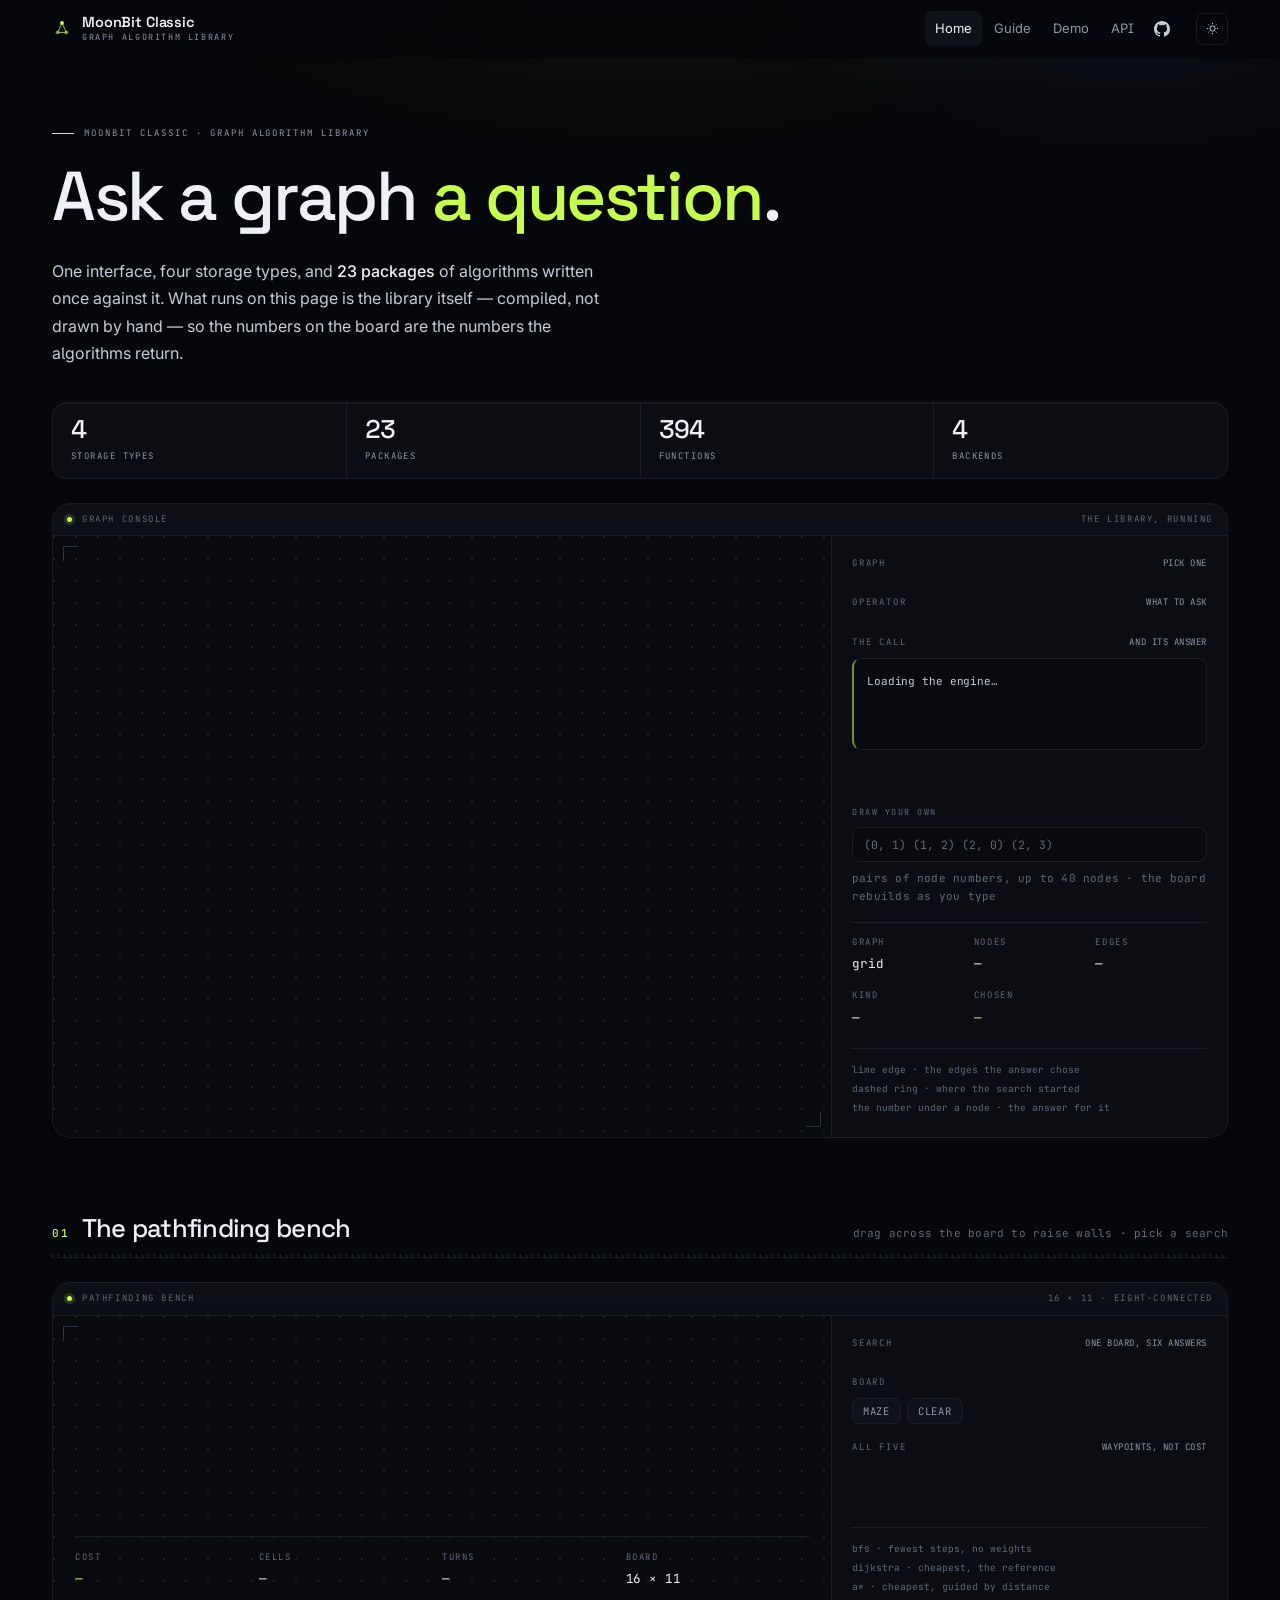
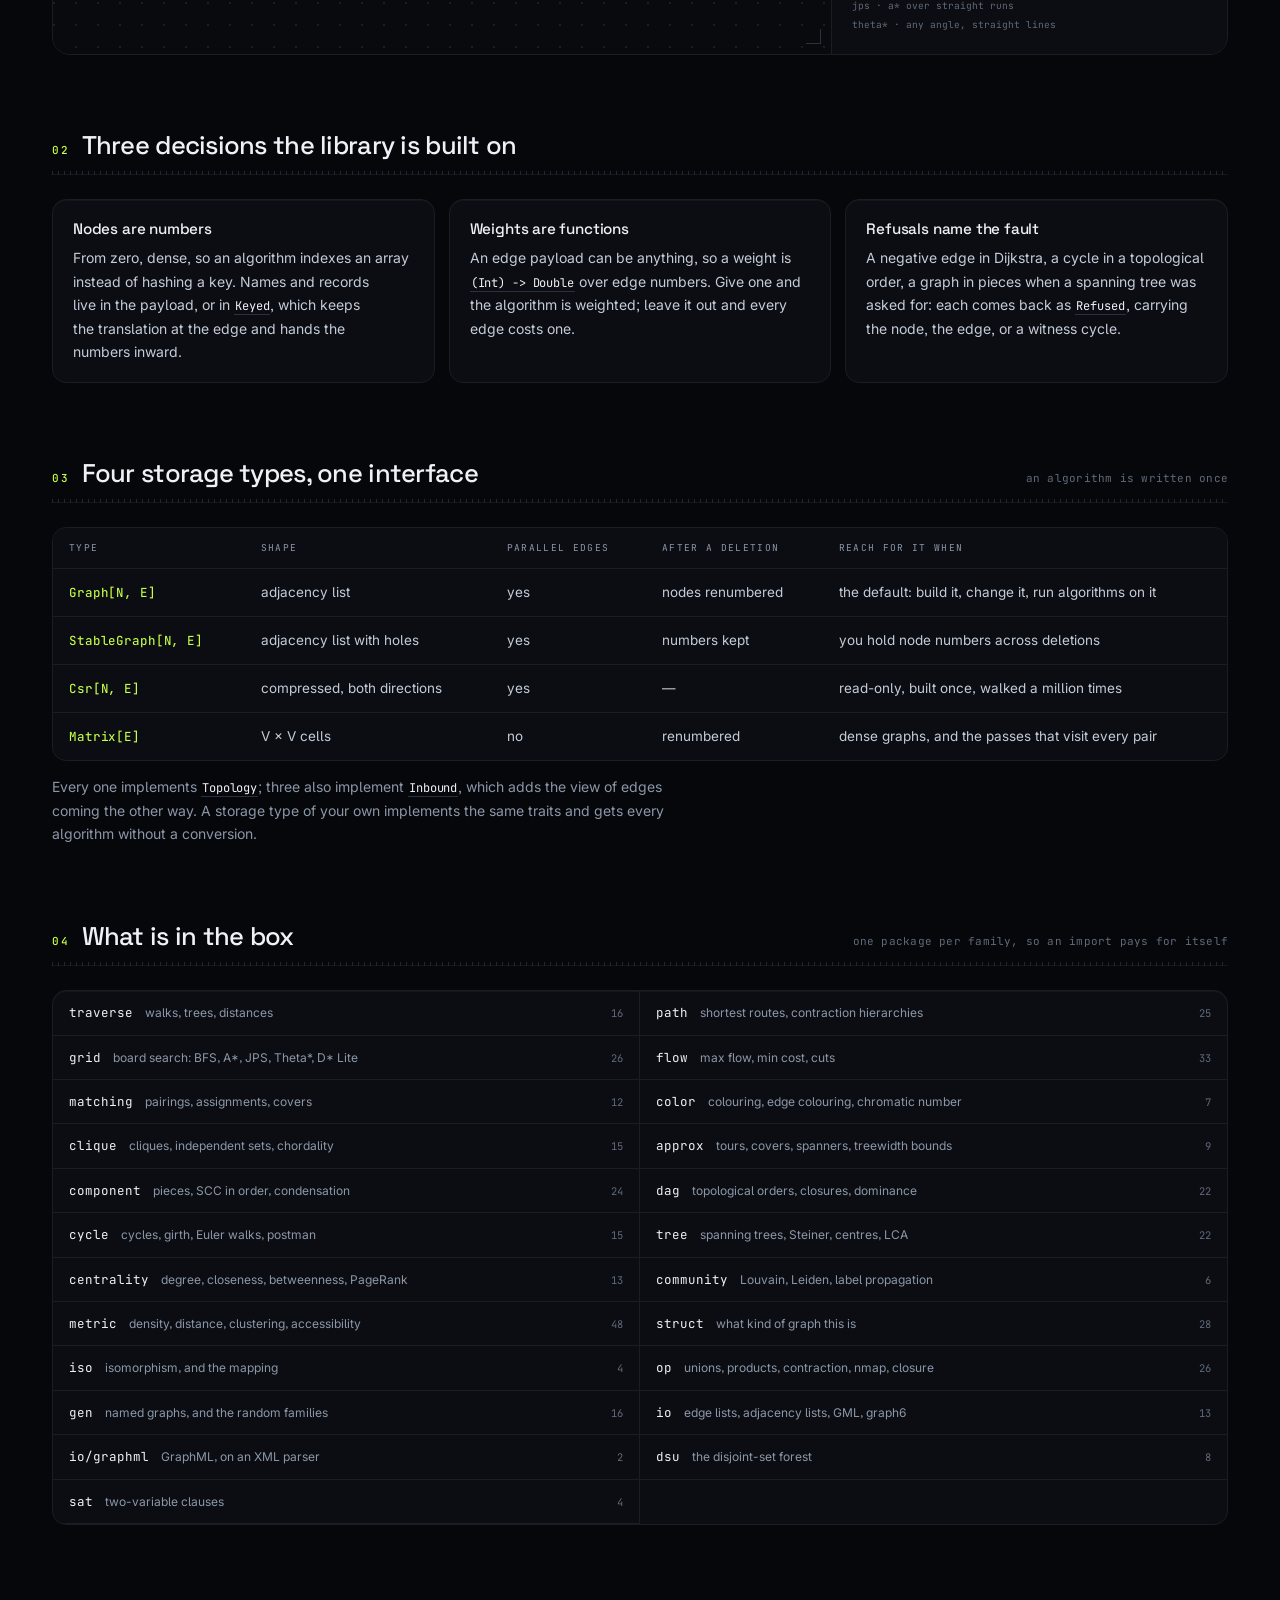
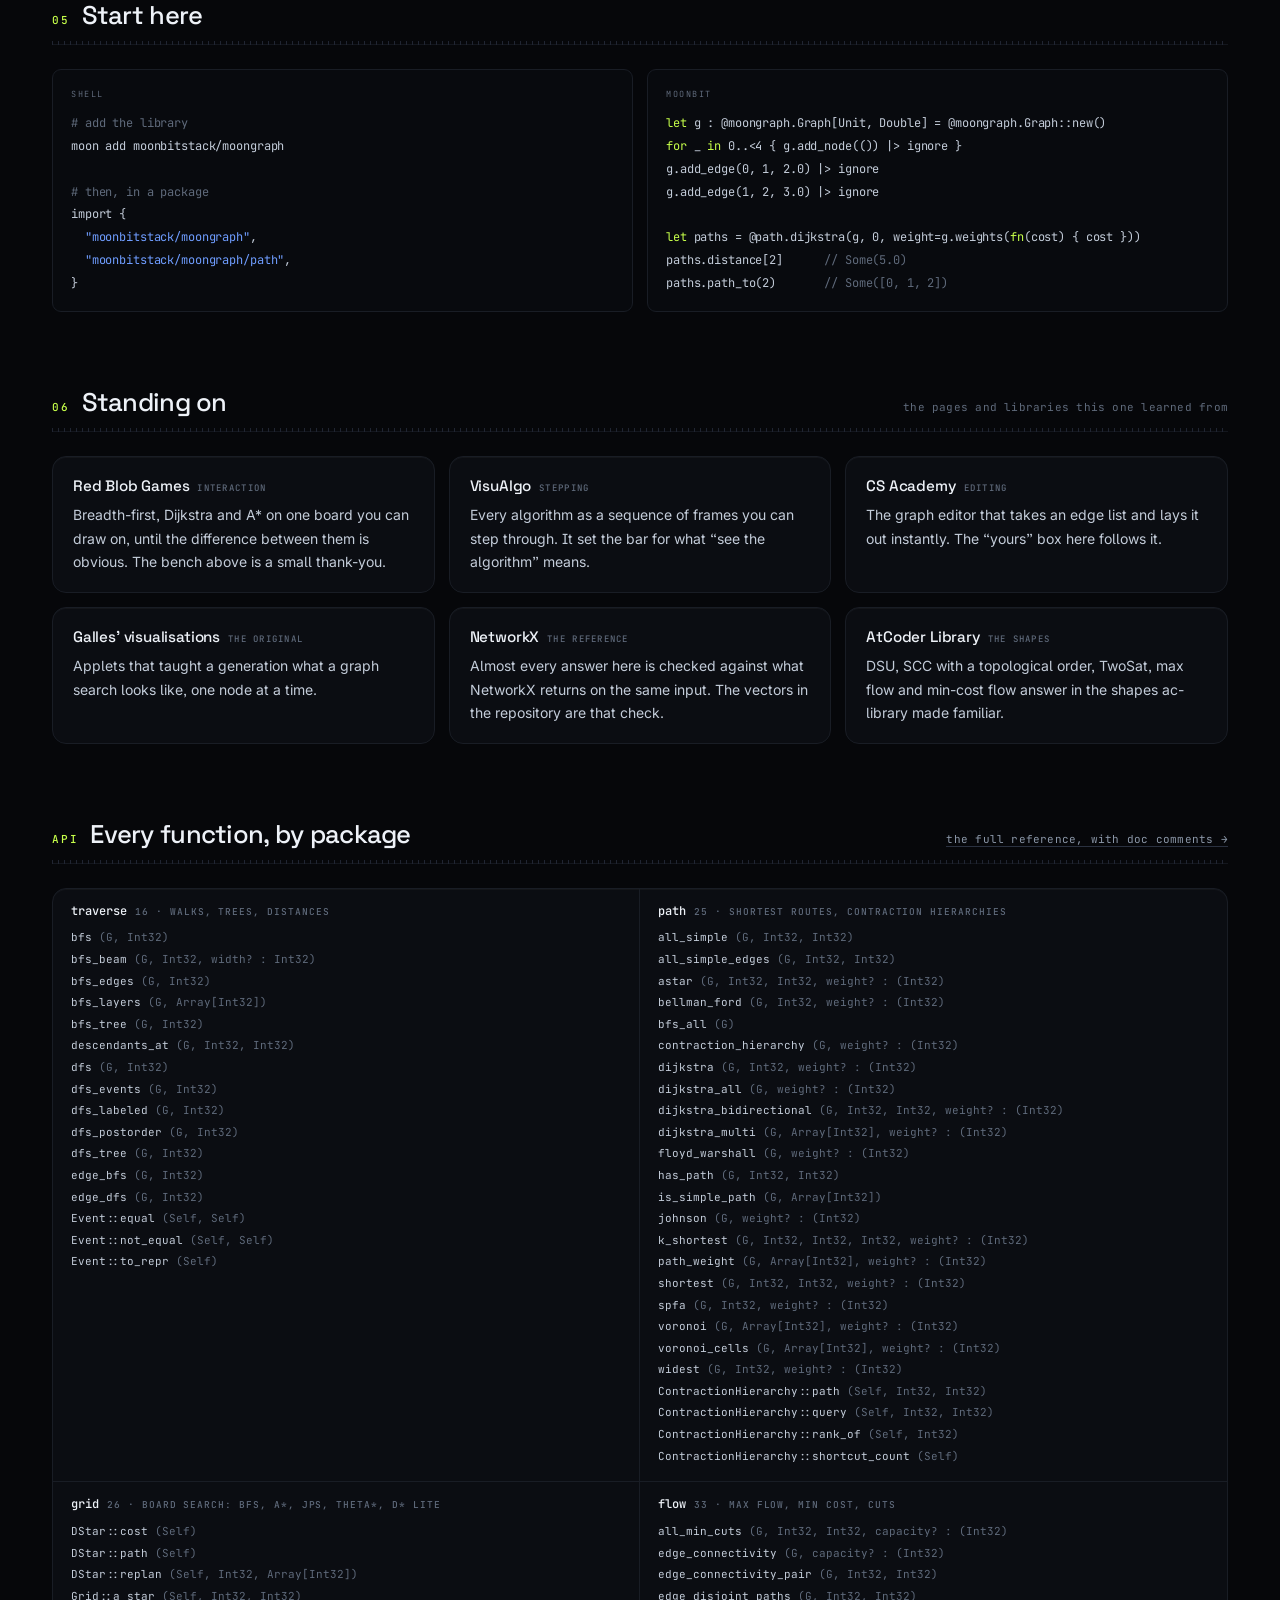
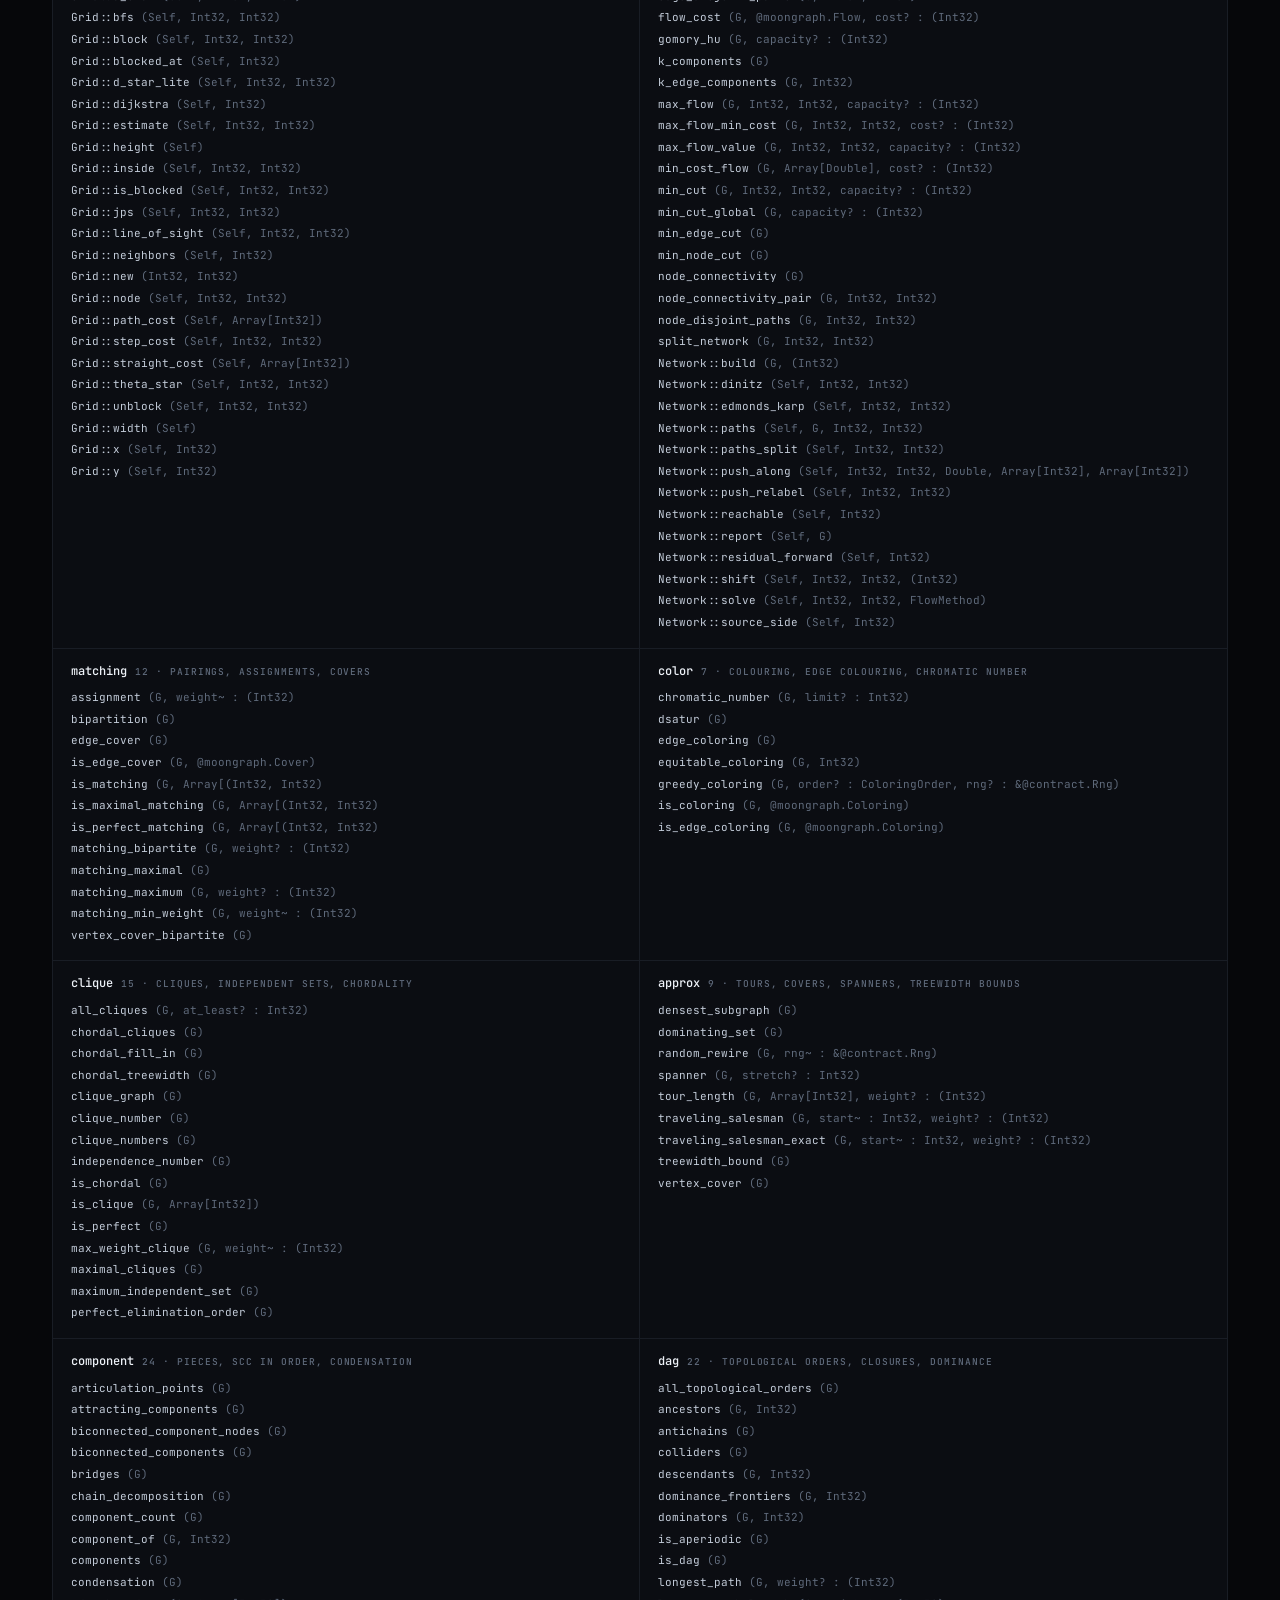
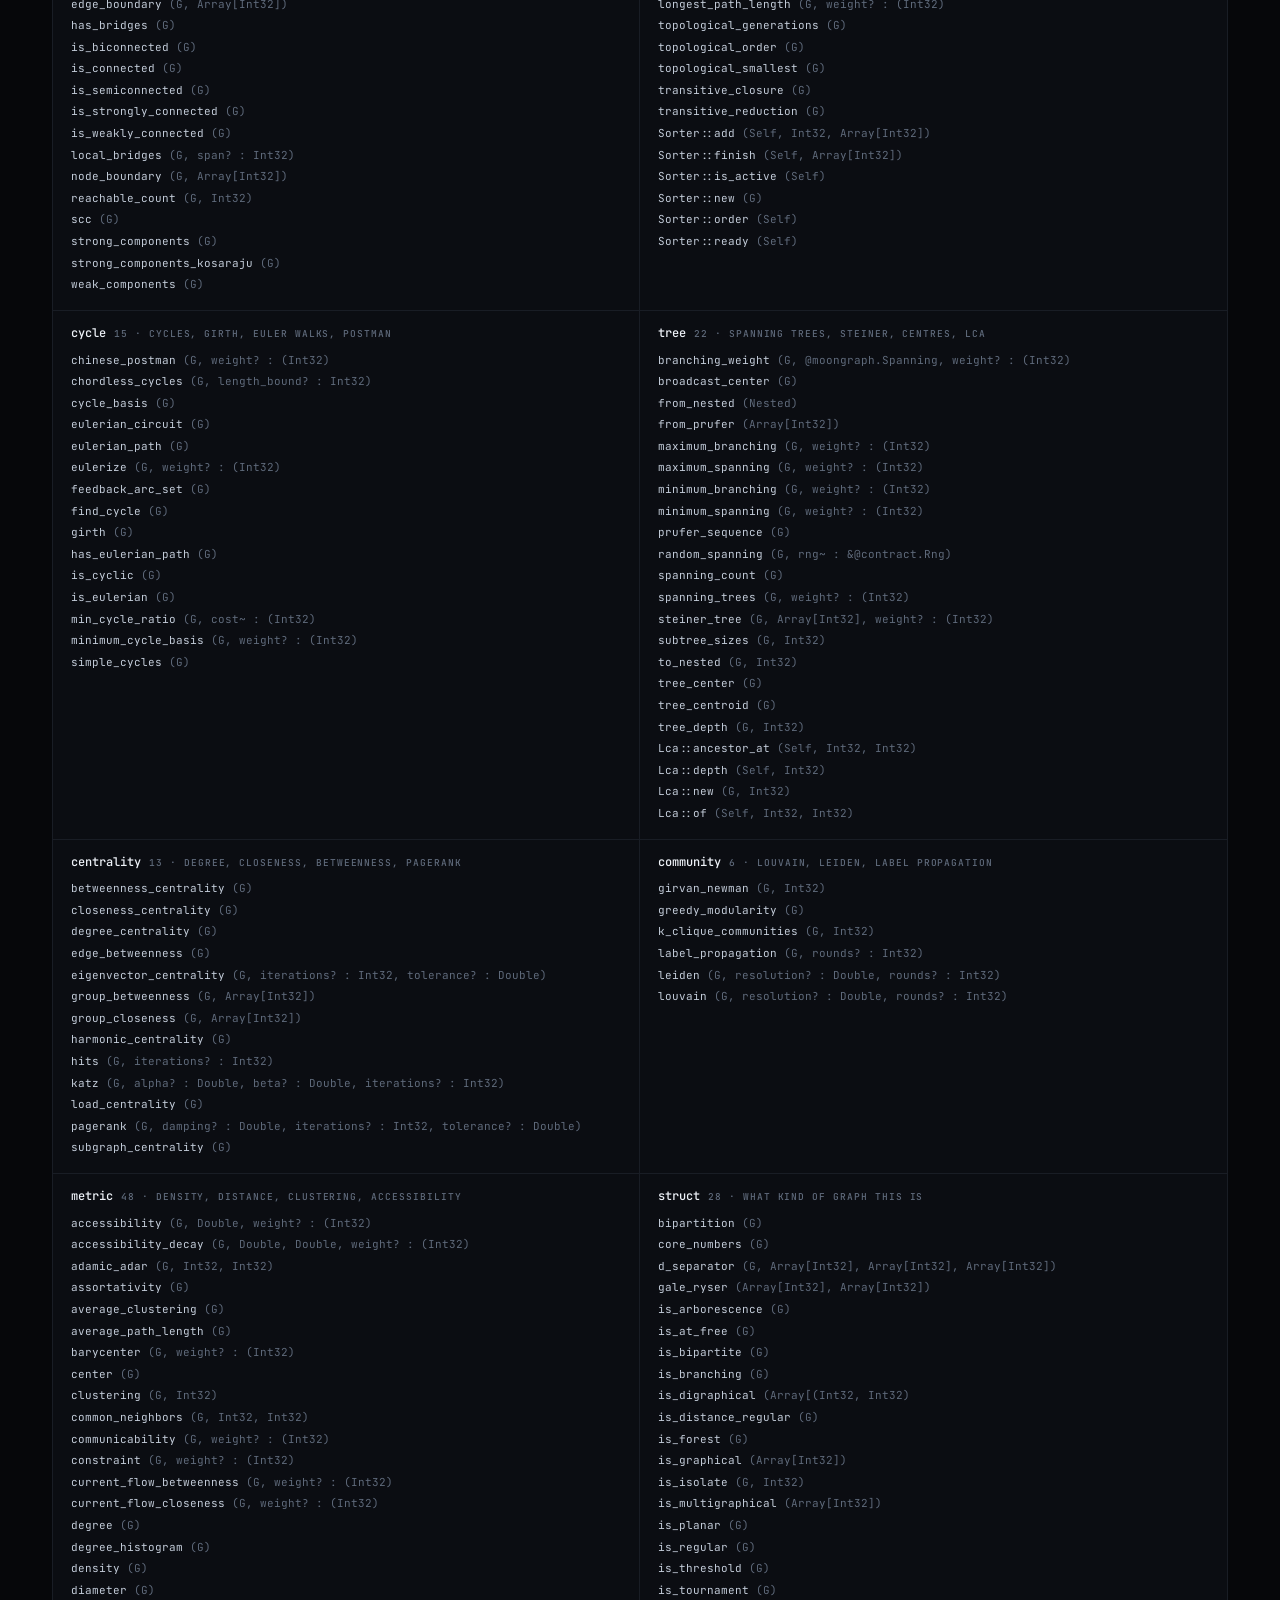
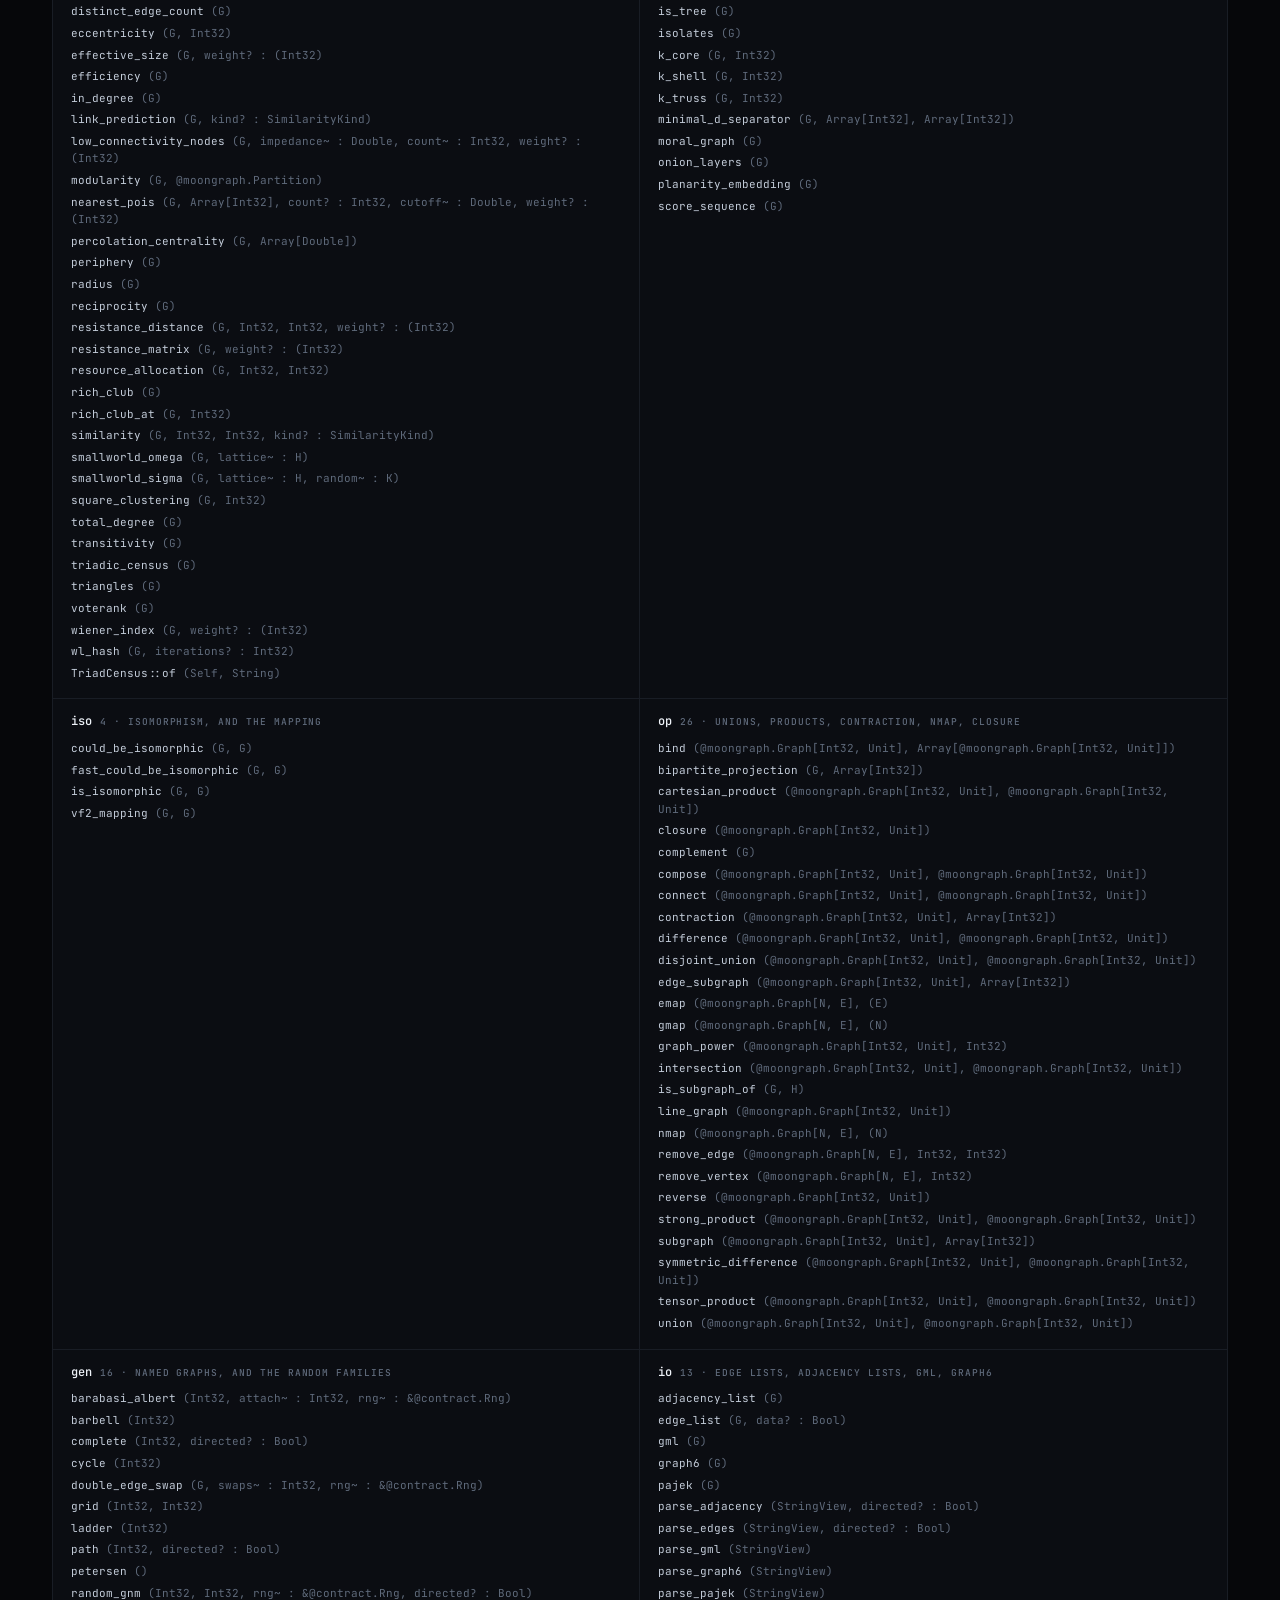
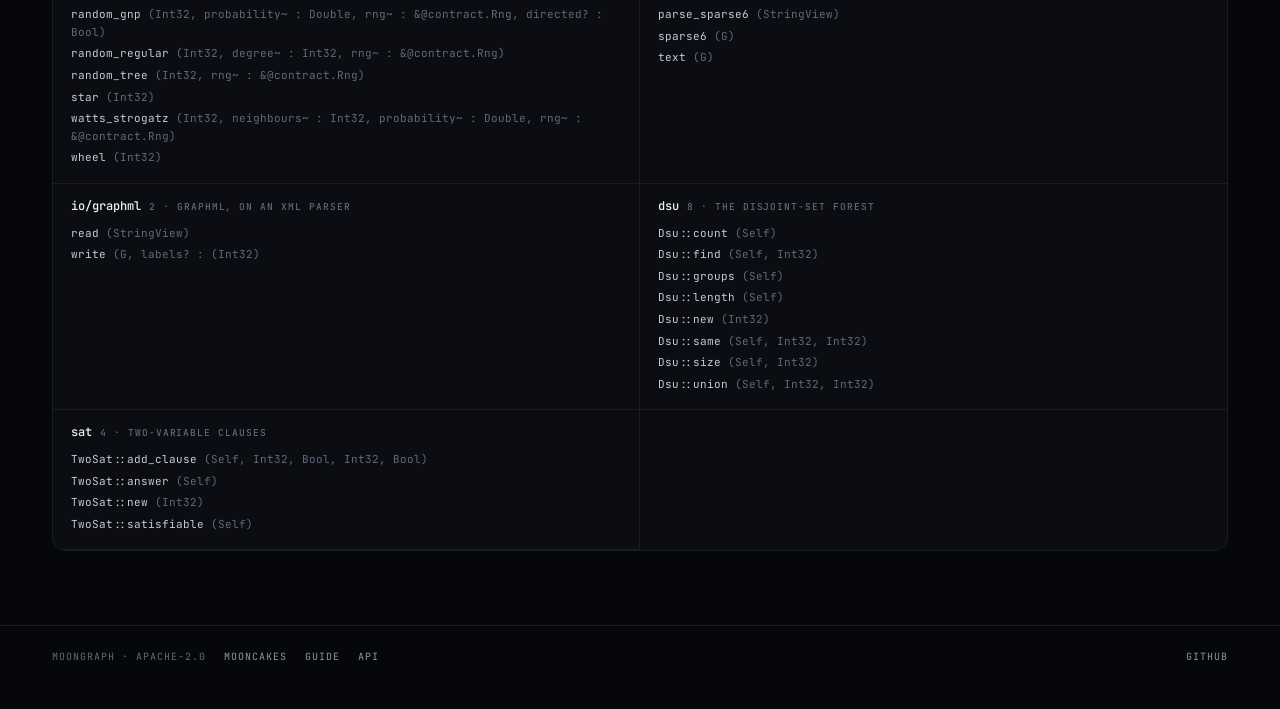
==== commit 26127769: "feat: the last five families, each with the check it can honestly carry. Current-flow betweenness co" ====
--- a/docs/index.html
+++ b/docs/index.html
@@ -55,7 +55,7 @@
     <div class="facts">
       <div class="fact"><div class="n">4</div><div class="l">storage types</div></div>
       <div class="fact"><div class="n" data-count="packages">23</div><div class="l">packages</div></div>
-      <div class="fact"><div class="n" data-count="functions">387</div><div class="l">functions</div></div>
+      <div class="fact"><div class="n" data-count="functions">394</div><div class="l">functions</div></div>
       <div class="fact"><div class="n">4</div><div class="l">backends</div></div>
     </div>
 
@@ -263,11 +263,11 @@
       <a class="pkg-row" href="api.html#tree"><span class="p">tree</span><span class="a">spanning trees, Steiner, centres, LCA</span><span class="c">22</span></a>
       <a class="pkg-row" href="api.html#centrality"><span class="p">centrality</span><span class="a">degree, closeness, betweenness, PageRank</span><span class="c">13</span></a>
       <a class="pkg-row" href="api.html#community"><span class="p">community</span><span class="a">Louvain, Leiden, label propagation</span><span class="c">6</span></a>
-      <a class="pkg-row" href="api.html#metric"><span class="p">metric</span><span class="a">density, distance, clustering, accessibility</span><span class="c">43</span></a>
+      <a class="pkg-row" href="api.html#metric"><span class="p">metric</span><span class="a">density, distance, clustering, accessibility</span><span class="c">48</span></a>
       <a class="pkg-row" href="api.html#struct"><span class="p">struct</span><span class="a">what kind of graph this is</span><span class="c">28</span></a>
       <a class="pkg-row" href="api.html#iso"><span class="p">iso</span><span class="a">isomorphism, and the mapping</span><span class="c">4</span></a>
-      <a class="pkg-row" href="api.html#op"><span class="p">op</span><span class="a">unions, products, contraction, nmap, closure</span><span class="c">25</span></a>
-      <a class="pkg-row" href="api.html#gen"><span class="p">gen</span><span class="a">named graphs, and the random families</span><span class="c">15</span></a>
+      <a class="pkg-row" href="api.html#op"><span class="p">op</span><span class="a">unions, products, contraction, nmap, closure</span><span class="c">26</span></a>
+      <a class="pkg-row" href="api.html#gen"><span class="p">gen</span><span class="a">named graphs, and the random families</span><span class="c">16</span></a>
       <a class="pkg-row" href="api.html#io"><span class="p">io</span><span class="a">edge lists, adjacency lists, GML, graph6</span><span class="c">13</span></a>
       <a class="pkg-row" href="api.html#graphml"><span class="p">io/graphml</span><span class="a">GraphML, on an XML parser</span><span class="c">2</span></a>
       <a class="pkg-row" href="api.html#dsu"><span class="p">dsu</span><span class="a">the disjoint-set forest</span><span class="c">8</span></a>
@@ -368,11 +368,11 @@
 <div class="pkg"><h2>tree<span class="count">22 · spanning trees, Steiner, centres, LCA</span></h2><div class="item"><div class="sig"><span class="name">branching_weight</span> <span class="ty">(G, @moongraph.Spanning, weight? : (Int32)</span></div></div><div class="item"><div class="sig"><span class="name">broadcast_center</span> <span class="ty">(G)</span></div></div><div class="item"><div class="sig"><span class="name">from_nested</span> <span class="ty">(Nested)</span></div></div><div class="item"><div class="sig"><span class="name">from_prufer</span> <span class="ty">(Array[Int32])</span></div></div><div class="item"><div class="sig"><span class="name">maximum_branching</span> <span class="ty">(G, weight? : (Int32)</span></div></div><div class="item"><div class="sig"><span class="name">maximum_spanning</span> <span class="ty">(G, weight? : (Int32)</span></div></div><div class="item"><div class="sig"><span class="name">minimum_branching</span> <span class="ty">(G, weight? : (Int32)</span></div></div><div class="item"><div class="sig"><span class="name">minimum_spanning</span> <span class="ty">(G, weight? : (Int32)</span></div></div><div class="item"><div class="sig"><span class="name">prufer_sequence</span> <span class="ty">(G)</span></div></div><div class="item"><div class="sig"><span class="name">random_spanning</span> <span class="ty">(G, rng~ : &amp;@contract.Rng)</span></div></div><div class="item"><div class="sig"><span class="name">spanning_count</span> <span class="ty">(G)</span></div></div><div class="item"><div class="sig"><span class="name">spanning_trees</span> <span class="ty">(G, weight? : (Int32)</span></div></div><div class="item"><div class="sig"><span class="name">steiner_tree</span> <span class="ty">(G, Array[Int32], weight? : (Int32)</span></div></div><div class="item"><div class="sig"><span class="name">subtree_sizes</span> <span class="ty">(G, Int32)</span></div></div><div class="item"><div class="sig"><span class="name">to_nested</span> <span class="ty">(G, Int32)</span></div></div><div class="item"><div class="sig"><span class="name">tree_center</span> <span class="ty">(G)</span></div></div><div class="item"><div class="sig"><span class="name">tree_centroid</span> <span class="ty">(G)</span></div></div><div class="item"><div class="sig"><span class="name">tree_depth</span> <span class="ty">(G, Int32)</span></div></div><div class="item"><div class="sig"><span class="name">Lca::ancestor_at</span> <span class="ty">(Self, Int32, Int32)</span></div></div><div class="item"><div class="sig"><span class="name">Lca::depth</span> <span class="ty">(Self, Int32)</span></div></div><div class="item"><div class="sig"><span class="name">Lca::new</span> <span class="ty">(G, Int32)</span></div></div><div class="item"><div class="sig"><span class="name">Lca::of</span> <span class="ty">(Self, Int32, Int32)</span></div></div></div>
 <div class="pkg"><h2>centrality<span class="count">13 · degree, closeness, betweenness, PageRank</span></h2><div class="item"><div class="sig"><span class="name">betweenness_centrality</span> <span class="ty">(G)</span></div></div><div class="item"><div class="sig"><span class="name">closeness_centrality</span> <span class="ty">(G)</span></div></div><div class="item"><div class="sig"><span class="name">degree_centrality</span> <span class="ty">(G)</span></div></div><div class="item"><div class="sig"><span class="name">edge_betweenness</span> <span class="ty">(G)</span></div></div><div class="item"><div class="sig"><span class="name">eigenvector_centrality</span> <span class="ty">(G, iterations? : Int32, tolerance? : Double)</span></div></div><div class="item"><div class="sig"><span class="name">group_betweenness</span> <span class="ty">(G, Array[Int32])</span></div></div><div class="item"><div class="sig"><span class="name">group_closeness</span> <span class="ty">(G, Array[Int32])</span></div></div><div class="item"><div class="sig"><span class="name">harmonic_centrality</span> <span class="ty">(G)</span></div></div><div class="item"><div class="sig"><span class="name">hits</span> <span class="ty">(G, iterations? : Int32)</span></div></div><div class="item"><div class="sig"><span class="name">katz</span> <span class="ty">(G, alpha? : Double, beta? : Double, iterations? : Int32)</span></div></div><div class="item"><div class="sig"><span class="name">load_centrality</span> <span class="ty">(G)</span></div></div><div class="item"><div class="sig"><span class="name">pagerank</span> <span class="ty">(G, damping? : Double, iterations? : Int32, tolerance? : Double)</span></div></div><div class="item"><div class="sig"><span class="name">subgraph_centrality</span> <span class="ty">(G)</span></div></div></div>
 <div class="pkg"><h2>community<span class="count">6 · Louvain, Leiden, label propagation</span></h2><div class="item"><div class="sig"><span class="name">girvan_newman</span> <span class="ty">(G, Int32)</span></div></div><div class="item"><div class="sig"><span class="name">greedy_modularity</span> <span class="ty">(G)</span></div></div><div class="item"><div class="sig"><span class="name">k_clique_communities</span> <span class="ty">(G, Int32)</span></div></div><div class="item"><div class="sig"><span class="name">label_propagation</span> <span class="ty">(G, rounds? : Int32)</span></div></div><div class="item"><div class="sig"><span class="name">leiden</span> <span class="ty">(G, resolution? : Double, rounds? : Int32)</span></div></div><div class="item"><div class="sig"><span class="name">louvain</span> <span class="ty">(G, resolution? : Double, rounds? : Int32)</span></div></div></div>
-<div class="pkg"><h2>metric<span class="count">43 · density, distance, clustering, accessibility</span></h2><div class="item"><div class="sig"><span class="name">accessibility</span> <span class="ty">(G, Double, weight? : (Int32)</span></div></div><div class="item"><div class="sig"><span class="name">accessibility_decay</span> <span class="ty">(G, Double, Double, weight? : (Int32)</span></div></div><div class="item"><div class="sig"><span class="name">adamic_adar</span> <span class="ty">(G, Int32, Int32)</span></div></div><div class="item"><div class="sig"><span class="name">assortativity</span> <span class="ty">(G)</span></div></div><div class="item"><div class="sig"><span class="name">average_clustering</span> <span class="ty">(G)</span></div></div><div class="item"><div class="sig"><span class="name">barycenter</span> <span class="ty">(G, weight? : (Int32)</span></div></div><div class="item"><div class="sig"><span class="name">center</span> <span class="ty">(G)</span></div></div><div class="item"><div class="sig"><span class="name">clustering</span> <span class="ty">(G, Int32)</span></div></div><div class="item"><div class="sig"><span class="name">common_neighbors</span> <span class="ty">(G, Int32, Int32)</span></div></div><div class="item"><div class="sig"><span class="name">communicability</span> <span class="ty">(G, weight? : (Int32)</span></div></div><div class="item"><div class="sig"><span class="name">constraint</span> <span class="ty">(G, weight? : (Int32)</span></div></div><div class="item"><div class="sig"><span class="name">current_flow_closeness</span> <span class="ty">(G, weight? : (Int32)</span></div></div><div class="item"><div class="sig"><span class="name">degree</span> <span class="ty">(G)</span></div></div><div class="item"><div class="sig"><span class="name">degree_histogram</span> <span class="ty">(G)</span></div></div><div class="item"><div class="sig"><span class="name">density</span> <span class="ty">(G)</span></div></div><div class="item"><div class="sig"><span class="name">diameter</span> <span class="ty">(G)</span></div></div><div class="item"><div class="sig"><span class="name">distinct_edge_count</span> <span class="ty">(G)</span></div></div><div class="item"><div class="sig"><span class="name">eccentricity</span> <span class="ty">(G, Int32)</span></div></div><div class="item"><div class="sig"><span class="name">effective_size</span> <span class="ty">(G, weight? : (Int32)</span></div></div><div class="item"><div class="sig"><span class="name">efficiency</span> <span class="ty">(G)</span></div></div><div class="item"><div class="sig"><span class="name">in_degree</span> <span class="ty">(G)</span></div></div><div class="item"><div class="sig"><span class="name">link_prediction</span> <span class="ty">(G, kind? : SimilarityKind)</span></div></div><div class="item"><div class="sig"><span class="name">low_connectivity_nodes</span> <span class="ty">(G, impedance~ : Double, count~ : Int32, weight? : (Int32)</span></div></div><div class="item"><div class="sig"><span class="name">modularity</span> <span class="ty">(G, @moongraph.Partition)</span></div></div><div class="item"><div class="sig"><span class="name">nearest_pois</span> <span class="ty">(G, Array[Int32], count? : Int32, cutoff~ : Double, weight? : (Int32)</span></div></div><div class="item"><div class="sig"><span class="name">periphery</span> <span class="ty">(G)</span></div></div><div class="item"><div class="sig"><span class="name">radius</span> <span class="ty">(G)</span></div></div><div class="item"><div class="sig"><span class="name">reciprocity</span> <span class="ty">(G)</span></div></div><div class="item"><div class="sig"><span class="name">resistance_distance</span> <span class="ty">(G, Int32, Int32, weight? : (Int32)</span></div></div><div class="item"><div class="sig"><span class="name">resistance_matrix</span> <span class="ty">(G, weight? : (Int32)</span></div></div><div class="item"><div class="sig"><span class="name">resource_allocation</span> <span class="ty">(G, Int32, Int32)</span></div></div><div class="item"><div class="sig"><span class="name">rich_club</span> <span class="ty">(G)</span></div></div><div class="item"><div class="sig"><span class="name">rich_club_at</span> <span class="ty">(G, Int32)</span></div></div><div class="item"><div class="sig"><span class="name">similarity</span> <span class="ty">(G, Int32, Int32, kind? : SimilarityKind)</span></div></div><div class="item"><div class="sig"><span class="name">square_clustering</span> <span class="ty">(G, Int32)</span></div></div><div class="item"><div class="sig"><span class="name">total_degree</span> <span class="ty">(G)</span></div></div><div class="item"><div class="sig"><span class="name">transitivity</span> <span class="ty">(G)</span></div></div><div class="item"><div class="sig"><span class="name">triadic_census</span> <span class="ty">(G)</span></div></div><div class="item"><div class="sig"><span class="name">triangles</span> <span class="ty">(G)</span></div></div><div class="item"><div class="sig"><span class="name">voterank</span> <span class="ty">(G)</span></div></div><div class="item"><div class="sig"><span class="name">wiener_index</span> <span class="ty">(G, weight? : (Int32)</span></div></div><div class="item"><div class="sig"><span class="name">wl_hash</span> <span class="ty">(G, iterations? : Int32)</span></div></div><div class="item"><div class="sig"><span class="name">TriadCensus::of</span> <span class="ty">(Self, String)</span></div></div></div>
+<div class="pkg"><h2>metric<span class="count">48 · density, distance, clustering, accessibility</span></h2><div class="item"><div class="sig"><span class="name">accessibility</span> <span class="ty">(G, Double, weight? : (Int32)</span></div></div><div class="item"><div class="sig"><span class="name">accessibility_decay</span> <span class="ty">(G, Double, Double, weight? : (Int32)</span></div></div><div class="item"><div class="sig"><span class="name">adamic_adar</span> <span class="ty">(G, Int32, Int32)</span></div></div><div class="item"><div class="sig"><span class="name">assortativity</span> <span class="ty">(G)</span></div></div><div class="item"><div class="sig"><span class="name">average_clustering</span> <span class="ty">(G)</span></div></div><div class="item"><div class="sig"><span class="name">average_path_length</span> <span class="ty">(G)</span></div></div><div class="item"><div class="sig"><span class="name">barycenter</span> <span class="ty">(G, weight? : (Int32)</span></div></div><div class="item"><div class="sig"><span class="name">center</span> <span class="ty">(G)</span></div></div><div class="item"><div class="sig"><span class="name">clustering</span> <span class="ty">(G, Int32)</span></div></div><div class="item"><div class="sig"><span class="name">common_neighbors</span> <span class="ty">(G, Int32, Int32)</span></div></div><div class="item"><div class="sig"><span class="name">communicability</span> <span class="ty">(G, weight? : (Int32)</span></div></div><div class="item"><div class="sig"><span class="name">constraint</span> <span class="ty">(G, weight? : (Int32)</span></div></div><div class="item"><div class="sig"><span class="name">current_flow_betweenness</span> <span class="ty">(G, weight? : (Int32)</span></div></div><div class="item"><div class="sig"><span class="name">current_flow_closeness</span> <span class="ty">(G, weight? : (Int32)</span></div></div><div class="item"><div class="sig"><span class="name">degree</span> <span class="ty">(G)</span></div></div><div class="item"><div class="sig"><span class="name">degree_histogram</span> <span class="ty">(G)</span></div></div><div class="item"><div class="sig"><span class="name">density</span> <span class="ty">(G)</span></div></div><div class="item"><div class="sig"><span class="name">diameter</span> <span class="ty">(G)</span></div></div><div class="item"><div class="sig"><span class="name">distinct_edge_count</span> <span class="ty">(G)</span></div></div><div class="item"><div class="sig"><span class="name">eccentricity</span> <span class="ty">(G, Int32)</span></div></div><div class="item"><div class="sig"><span class="name">effective_size</span> <span class="ty">(G, weight? : (Int32)</span></div></div><div class="item"><div class="sig"><span class="name">efficiency</span> <span class="ty">(G)</span></div></div><div class="item"><div class="sig"><span class="name">in_degree</span> <span class="ty">(G)</span></div></div><div class="item"><div class="sig"><span class="name">link_prediction</span> <span class="ty">(G, kind? : SimilarityKind)</span></div></div><div class="item"><div class="sig"><span class="name">low_connectivity_nodes</span> <span class="ty">(G, impedance~ : Double, count~ : Int32, weight? : (Int32)</span></div></div><div class="item"><div class="sig"><span class="name">modularity</span> <span class="ty">(G, @moongraph.Partition)</span></div></div><div class="item"><div class="sig"><span class="name">nearest_pois</span> <span class="ty">(G, Array[Int32], count? : Int32, cutoff~ : Double, weight? : (Int32)</span></div></div><div class="item"><div class="sig"><span class="name">percolation_centrality</span> <span class="ty">(G, Array[Double])</span></div></div><div class="item"><div class="sig"><span class="name">periphery</span> <span class="ty">(G)</span></div></div><div class="item"><div class="sig"><span class="name">radius</span> <span class="ty">(G)</span></div></div><div class="item"><div class="sig"><span class="name">reciprocity</span> <span class="ty">(G)</span></div></div><div class="item"><div class="sig"><span class="name">resistance_distance</span> <span class="ty">(G, Int32, Int32, weight? : (Int32)</span></div></div><div class="item"><div class="sig"><span class="name">resistance_matrix</span> <span class="ty">(G, weight? : (Int32)</span></div></div><div class="item"><div class="sig"><span class="name">resource_allocation</span> <span class="ty">(G, Int32, Int32)</span></div></div><div class="item"><div class="sig"><span class="name">rich_club</span> <span class="ty">(G)</span></div></div><div class="item"><div class="sig"><span class="name">rich_club_at</span> <span class="ty">(G, Int32)</span></div></div><div class="item"><div class="sig"><span class="name">similarity</span> <span class="ty">(G, Int32, Int32, kind? : SimilarityKind)</span></div></div><div class="item"><div class="sig"><span class="name">smallworld_omega</span> <span class="ty">(G, lattice~ : H)</span></div></div><div class="item"><div class="sig"><span class="name">smallworld_sigma</span> <span class="ty">(G, lattice~ : H, random~ : K)</span></div></div><div class="item"><div class="sig"><span class="name">square_clustering</span> <span class="ty">(G, Int32)</span></div></div><div class="item"><div class="sig"><span class="name">total_degree</span> <span class="ty">(G)</span></div></div><div class="item"><div class="sig"><span class="name">transitivity</span> <span class="ty">(G)</span></div></div><div class="item"><div class="sig"><span class="name">triadic_census</span> <span class="ty">(G)</span></div></div><div class="item"><div class="sig"><span class="name">triangles</span> <span class="ty">(G)</span></div></div><div class="item"><div class="sig"><span class="name">voterank</span> <span class="ty">(G)</span></div></div><div class="item"><div class="sig"><span class="name">wiener_index</span> <span class="ty">(G, weight? : (Int32)</span></div></div><div class="item"><div class="sig"><span class="name">wl_hash</span> <span class="ty">(G, iterations? : Int32)</span></div></div><div class="item"><div class="sig"><span class="name">TriadCensus::of</span> <span class="ty">(Self, String)</span></div></div></div>
 <div class="pkg"><h2>struct<span class="count">28 · what kind of graph this is</span></h2><div class="item"><div class="sig"><span class="name">bipartition</span> <span class="ty">(G)</span></div></div><div class="item"><div class="sig"><span class="name">core_numbers</span> <span class="ty">(G)</span></div></div><div class="item"><div class="sig"><span class="name">d_separator</span> <span class="ty">(G, Array[Int32], Array[Int32], Array[Int32])</span></div></div><div class="item"><div class="sig"><span class="name">gale_ryser</span> <span class="ty">(Array[Int32], Array[Int32])</span></div></div><div class="item"><div class="sig"><span class="name">is_arborescence</span> <span class="ty">(G)</span></div></div><div class="item"><div class="sig"><span class="name">is_at_free</span> <span class="ty">(G)</span></div></div><div class="item"><div class="sig"><span class="name">is_bipartite</span> <span class="ty">(G)</span></div></div><div class="item"><div class="sig"><span class="name">is_branching</span> <span class="ty">(G)</span></div></div><div class="item"><div class="sig"><span class="name">is_digraphical</span> <span class="ty">(Array[(Int32, Int32)</span></div></div><div class="item"><div class="sig"><span class="name">is_distance_regular</span> <span class="ty">(G)</span></div></div><div class="item"><div class="sig"><span class="name">is_forest</span> <span class="ty">(G)</span></div></div><div class="item"><div class="sig"><span class="name">is_graphical</span> <span class="ty">(Array[Int32])</span></div></div><div class="item"><div class="sig"><span class="name">is_isolate</span> <span class="ty">(G, Int32)</span></div></div><div class="item"><div class="sig"><span class="name">is_multigraphical</span> <span class="ty">(Array[Int32])</span></div></div><div class="item"><div class="sig"><span class="name">is_planar</span> <span class="ty">(G)</span></div></div><div class="item"><div class="sig"><span class="name">is_regular</span> <span class="ty">(G)</span></div></div><div class="item"><div class="sig"><span class="name">is_threshold</span> <span class="ty">(G)</span></div></div><div class="item"><div class="sig"><span class="name">is_tournament</span> <span class="ty">(G)</span></div></div><div class="item"><div class="sig"><span class="name">is_tree</span> <span class="ty">(G)</span></div></div><div class="item"><div class="sig"><span class="name">isolates</span> <span class="ty">(G)</span></div></div><div class="item"><div class="sig"><span class="name">k_core</span> <span class="ty">(G, Int32)</span></div></div><div class="item"><div class="sig"><span class="name">k_shell</span> <span class="ty">(G, Int32)</span></div></div><div class="item"><div class="sig"><span class="name">k_truss</span> <span class="ty">(G, Int32)</span></div></div><div class="item"><div class="sig"><span class="name">minimal_d_separator</span> <span class="ty">(G, Array[Int32], Array[Int32])</span></div></div><div class="item"><div class="sig"><span class="name">moral_graph</span> <span class="ty">(G)</span></div></div><div class="item"><div class="sig"><span class="name">onion_layers</span> <span class="ty">(G)</span></div></div><div class="item"><div class="sig"><span class="name">planarity_embedding</span> <span class="ty">(G)</span></div></div><div class="item"><div class="sig"><span class="name">score_sequence</span> <span class="ty">(G)</span></div></div></div>
 <div class="pkg"><h2>iso<span class="count">4 · isomorphism, and the mapping</span></h2><div class="item"><div class="sig"><span class="name">could_be_isomorphic</span> <span class="ty">(G, G)</span></div></div><div class="item"><div class="sig"><span class="name">fast_could_be_isomorphic</span> <span class="ty">(G, G)</span></div></div><div class="item"><div class="sig"><span class="name">is_isomorphic</span> <span class="ty">(G, G)</span></div></div><div class="item"><div class="sig"><span class="name">vf2_mapping</span> <span class="ty">(G, G)</span></div></div></div>
-<div class="pkg"><h2>op<span class="count">25 · unions, products, contraction, nmap, closure</span></h2><div class="item"><div class="sig"><span class="name">bind</span> <span class="ty">(@moongraph.Graph[Int32, Unit], Array[@moongraph.Graph[Int32, Unit]])</span></div></div><div class="item"><div class="sig"><span class="name">cartesian_product</span> <span class="ty">(@moongraph.Graph[Int32, Unit], @moongraph.Graph[Int32, Unit])</span></div></div><div class="item"><div class="sig"><span class="name">closure</span> <span class="ty">(@moongraph.Graph[Int32, Unit])</span></div></div><div class="item"><div class="sig"><span class="name">complement</span> <span class="ty">(G)</span></div></div><div class="item"><div class="sig"><span class="name">compose</span> <span class="ty">(@moongraph.Graph[Int32, Unit], @moongraph.Graph[Int32, Unit])</span></div></div><div class="item"><div class="sig"><span class="name">connect</span> <span class="ty">(@moongraph.Graph[Int32, Unit], @moongraph.Graph[Int32, Unit])</span></div></div><div class="item"><div class="sig"><span class="name">contraction</span> <span class="ty">(@moongraph.Graph[Int32, Unit], Array[Int32])</span></div></div><div class="item"><div class="sig"><span class="name">difference</span> <span class="ty">(@moongraph.Graph[Int32, Unit], @moongraph.Graph[Int32, Unit])</span></div></div><div class="item"><div class="sig"><span class="name">disjoint_union</span> <span class="ty">(@moongraph.Graph[Int32, Unit], @moongraph.Graph[Int32, Unit])</span></div></div><div class="item"><div class="sig"><span class="name">edge_subgraph</span> <span class="ty">(@moongraph.Graph[Int32, Unit], Array[Int32])</span></div></div><div class="item"><div class="sig"><span class="name">emap</span> <span class="ty">(@moongraph.Graph[N, E], (E)</span></div></div><div class="item"><div class="sig"><span class="name">gmap</span> <span class="ty">(@moongraph.Graph[N, E], (N)</span></div></div><div class="item"><div class="sig"><span class="name">graph_power</span> <span class="ty">(@moongraph.Graph[Int32, Unit], Int32)</span></div></div><div class="item"><div class="sig"><span class="name">intersection</span> <span class="ty">(@moongraph.Graph[Int32, Unit], @moongraph.Graph[Int32, Unit])</span></div></div><div class="item"><div class="sig"><span class="name">is_subgraph_of</span> <span class="ty">(G, H)</span></div></div><div class="item"><div class="sig"><span class="name">line_graph</span> <span class="ty">(@moongraph.Graph[Int32, Unit])</span></div></div><div class="item"><div class="sig"><span class="name">nmap</span> <span class="ty">(@moongraph.Graph[N, E], (N)</span></div></div><div class="item"><div class="sig"><span class="name">remove_edge</span> <span class="ty">(@moongraph.Graph[N, E], Int32, Int32)</span></div></div><div class="item"><div class="sig"><span class="name">remove_vertex</span> <span class="ty">(@moongraph.Graph[N, E], Int32)</span></div></div><div class="item"><div class="sig"><span class="name">reverse</span> <span class="ty">(@moongraph.Graph[Int32, Unit])</span></div></div><div class="item"><div class="sig"><span class="name">strong_product</span> <span class="ty">(@moongraph.Graph[Int32, Unit], @moongraph.Graph[Int32, Unit])</span></div></div><div class="item"><div class="sig"><span class="name">subgraph</span> <span class="ty">(@moongraph.Graph[Int32, Unit], Array[Int32])</span></div></div><div class="item"><div class="sig"><span class="name">symmetric_difference</span> <span class="ty">(@moongraph.Graph[Int32, Unit], @moongraph.Graph[Int32, Unit])</span></div></div><div class="item"><div class="sig"><span class="name">tensor_product</span> <span class="ty">(@moongraph.Graph[Int32, Unit], @moongraph.Graph[Int32, Unit])</span></div></div><div class="item"><div class="sig"><span class="name">union</span> <span class="ty">(@moongraph.Graph[Int32, Unit], @moongraph.Graph[Int32, Unit])</span></div></div></div>
-<div class="pkg"><h2>gen<span class="count">15 · named graphs, and the random families</span></h2><div class="item"><div class="sig"><span class="name">barabasi_albert</span> <span class="ty">(Int32, attach~ : Int32, rng~ : &amp;@contract.Rng)</span></div></div><div class="item"><div class="sig"><span class="name">barbell</span> <span class="ty">(Int32)</span></div></div><div class="item"><div class="sig"><span class="name">complete</span> <span class="ty">(Int32, directed? : Bool)</span></div></div><div class="item"><div class="sig"><span class="name">cycle</span> <span class="ty">(Int32)</span></div></div><div class="item"><div class="sig"><span class="name">grid</span> <span class="ty">(Int32, Int32)</span></div></div><div class="item"><div class="sig"><span class="name">ladder</span> <span class="ty">(Int32)</span></div></div><div class="item"><div class="sig"><span class="name">path</span> <span class="ty">(Int32, directed? : Bool)</span></div></div><div class="item"><div class="sig"><span class="name">petersen</span> <span class="ty">()</span></div></div><div class="item"><div class="sig"><span class="name">random_gnm</span> <span class="ty">(Int32, Int32, rng~ : &amp;@contract.Rng, directed? : Bool)</span></div></div><div class="item"><div class="sig"><span class="name">random_gnp</span> <span class="ty">(Int32, probability~ : Double, rng~ : &amp;@contract.Rng, directed? : Bool)</span></div></div><div class="item"><div class="sig"><span class="name">random_regular</span> <span class="ty">(Int32, degree~ : Int32, rng~ : &amp;@contract.Rng)</span></div></div><div class="item"><div class="sig"><span class="name">random_tree</span> <span class="ty">(Int32, rng~ : &amp;@contract.Rng)</span></div></div><div class="item"><div class="sig"><span class="name">star</span> <span class="ty">(Int32)</span></div></div><div class="item"><div class="sig"><span class="name">watts_strogatz</span> <span class="ty">(Int32, neighbours~ : Int32, probability~ : Double, rng~ : &amp;@contract.Rng)</span></div></div><div class="item"><div class="sig"><span class="name">wheel</span> <span class="ty">(Int32)</span></div></div></div>
+<div class="pkg"><h2>op<span class="count">26 · unions, products, contraction, nmap, closure</span></h2><div class="item"><div class="sig"><span class="name">bind</span> <span class="ty">(@moongraph.Graph[Int32, Unit], Array[@moongraph.Graph[Int32, Unit]])</span></div></div><div class="item"><div class="sig"><span class="name">bipartite_projection</span> <span class="ty">(G, Array[Int32])</span></div></div><div class="item"><div class="sig"><span class="name">cartesian_product</span> <span class="ty">(@moongraph.Graph[Int32, Unit], @moongraph.Graph[Int32, Unit])</span></div></div><div class="item"><div class="sig"><span class="name">closure</span> <span class="ty">(@moongraph.Graph[Int32, Unit])</span></div></div><div class="item"><div class="sig"><span class="name">complement</span> <span class="ty">(G)</span></div></div><div class="item"><div class="sig"><span class="name">compose</span> <span class="ty">(@moongraph.Graph[Int32, Unit], @moongraph.Graph[Int32, Unit])</span></div></div><div class="item"><div class="sig"><span class="name">connect</span> <span class="ty">(@moongraph.Graph[Int32, Unit], @moongraph.Graph[Int32, Unit])</span></div></div><div class="item"><div class="sig"><span class="name">contraction</span> <span class="ty">(@moongraph.Graph[Int32, Unit], Array[Int32])</span></div></div><div class="item"><div class="sig"><span class="name">difference</span> <span class="ty">(@moongraph.Graph[Int32, Unit], @moongraph.Graph[Int32, Unit])</span></div></div><div class="item"><div class="sig"><span class="name">disjoint_union</span> <span class="ty">(@moongraph.Graph[Int32, Unit], @moongraph.Graph[Int32, Unit])</span></div></div><div class="item"><div class="sig"><span class="name">edge_subgraph</span> <span class="ty">(@moongraph.Graph[Int32, Unit], Array[Int32])</span></div></div><div class="item"><div class="sig"><span class="name">emap</span> <span class="ty">(@moongraph.Graph[N, E], (E)</span></div></div><div class="item"><div class="sig"><span class="name">gmap</span> <span class="ty">(@moongraph.Graph[N, E], (N)</span></div></div><div class="item"><div class="sig"><span class="name">graph_power</span> <span class="ty">(@moongraph.Graph[Int32, Unit], Int32)</span></div></div><div class="item"><div class="sig"><span class="name">intersection</span> <span class="ty">(@moongraph.Graph[Int32, Unit], @moongraph.Graph[Int32, Unit])</span></div></div><div class="item"><div class="sig"><span class="name">is_subgraph_of</span> <span class="ty">(G, H)</span></div></div><div class="item"><div class="sig"><span class="name">line_graph</span> <span class="ty">(@moongraph.Graph[Int32, Unit])</span></div></div><div class="item"><div class="sig"><span class="name">nmap</span> <span class="ty">(@moongraph.Graph[N, E], (N)</span></div></div><div class="item"><div class="sig"><span class="name">remove_edge</span> <span class="ty">(@moongraph.Graph[N, E], Int32, Int32)</span></div></div><div class="item"><div class="sig"><span class="name">remove_vertex</span> <span class="ty">(@moongraph.Graph[N, E], Int32)</span></div></div><div class="item"><div class="sig"><span class="name">reverse</span> <span class="ty">(@moongraph.Graph[Int32, Unit])</span></div></div><div class="item"><div class="sig"><span class="name">strong_product</span> <span class="ty">(@moongraph.Graph[Int32, Unit], @moongraph.Graph[Int32, Unit])</span></div></div><div class="item"><div class="sig"><span class="name">subgraph</span> <span class="ty">(@moongraph.Graph[Int32, Unit], Array[Int32])</span></div></div><div class="item"><div class="sig"><span class="name">symmetric_difference</span> <span class="ty">(@moongraph.Graph[Int32, Unit], @moongraph.Graph[Int32, Unit])</span></div></div><div class="item"><div class="sig"><span class="name">tensor_product</span> <span class="ty">(@moongraph.Graph[Int32, Unit], @moongraph.Graph[Int32, Unit])</span></div></div><div class="item"><div class="sig"><span class="name">union</span> <span class="ty">(@moongraph.Graph[Int32, Unit], @moongraph.Graph[Int32, Unit])</span></div></div></div>
+<div class="pkg"><h2>gen<span class="count">16 · named graphs, and the random families</span></h2><div class="item"><div class="sig"><span class="name">barabasi_albert</span> <span class="ty">(Int32, attach~ : Int32, rng~ : &amp;@contract.Rng)</span></div></div><div class="item"><div class="sig"><span class="name">barbell</span> <span class="ty">(Int32)</span></div></div><div class="item"><div class="sig"><span class="name">complete</span> <span class="ty">(Int32, directed? : Bool)</span></div></div><div class="item"><div class="sig"><span class="name">cycle</span> <span class="ty">(Int32)</span></div></div><div class="item"><div class="sig"><span class="name">double_edge_swap</span> <span class="ty">(G, swaps~ : Int32, rng~ : &amp;@contract.Rng)</span></div></div><div class="item"><div class="sig"><span class="name">grid</span> <span class="ty">(Int32, Int32)</span></div></div><div class="item"><div class="sig"><span class="name">ladder</span> <span class="ty">(Int32)</span></div></div><div class="item"><div class="sig"><span class="name">path</span> <span class="ty">(Int32, directed? : Bool)</span></div></div><div class="item"><div class="sig"><span class="name">petersen</span> <span class="ty">()</span></div></div><div class="item"><div class="sig"><span class="name">random_gnm</span> <span class="ty">(Int32, Int32, rng~ : &amp;@contract.Rng, directed? : Bool)</span></div></div><div class="item"><div class="sig"><span class="name">random_gnp</span> <span class="ty">(Int32, probability~ : Double, rng~ : &amp;@contract.Rng, directed? : Bool)</span></div></div><div class="item"><div class="sig"><span class="name">random_regular</span> <span class="ty">(Int32, degree~ : Int32, rng~ : &amp;@contract.Rng)</span></div></div><div class="item"><div class="sig"><span class="name">random_tree</span> <span class="ty">(Int32, rng~ : &amp;@contract.Rng)</span></div></div><div class="item"><div class="sig"><span class="name">star</span> <span class="ty">(Int32)</span></div></div><div class="item"><div class="sig"><span class="name">watts_strogatz</span> <span class="ty">(Int32, neighbours~ : Int32, probability~ : Double, rng~ : &amp;@contract.Rng)</span></div></div><div class="item"><div class="sig"><span class="name">wheel</span> <span class="ty">(Int32)</span></div></div></div>
 <div class="pkg"><h2>io<span class="count">13 · edge lists, adjacency lists, GML, graph6</span></h2><div class="item"><div class="sig"><span class="name">adjacency_list</span> <span class="ty">(G)</span></div></div><div class="item"><div class="sig"><span class="name">edge_list</span> <span class="ty">(G, data? : Bool)</span></div></div><div class="item"><div class="sig"><span class="name">gml</span> <span class="ty">(G)</span></div></div><div class="item"><div class="sig"><span class="name">graph6</span> <span class="ty">(G)</span></div></div><div class="item"><div class="sig"><span class="name">pajek</span> <span class="ty">(G)</span></div></div><div class="item"><div class="sig"><span class="name">parse_adjacency</span> <span class="ty">(StringView, directed? : Bool)</span></div></div><div class="item"><div class="sig"><span class="name">parse_edges</span> <span class="ty">(StringView, directed? : Bool)</span></div></div><div class="item"><div class="sig"><span class="name">parse_gml</span> <span class="ty">(StringView)</span></div></div><div class="item"><div class="sig"><span class="name">parse_graph6</span> <span class="ty">(StringView)</span></div></div><div class="item"><div class="sig"><span class="name">parse_pajek</span> <span class="ty">(StringView)</span></div></div><div class="item"><div class="sig"><span class="name">parse_sparse6</span> <span class="ty">(StringView)</span></div></div><div class="item"><div class="sig"><span class="name">sparse6</span> <span class="ty">(G)</span></div></div><div class="item"><div class="sig"><span class="name">text</span> <span class="ty">(G)</span></div></div></div>
 <div class="pkg"><h2>io/graphml<span class="count">2 · GraphML, on an XML parser</span></h2><div class="item"><div class="sig"><span class="name">read</span> <span class="ty">(StringView)</span></div></div><div class="item"><div class="sig"><span class="name">write</span> <span class="ty">(G, labels? : (Int32)</span></div></div></div>
 <div class="pkg"><h2>dsu<span class="count">8 · the disjoint-set forest</span></h2><div class="item"><div class="sig"><span class="name">Dsu::count</span> <span class="ty">(Self)</span></div></div><div class="item"><div class="sig"><span class="name">Dsu::find</span> <span class="ty">(Self, Int32)</span></div></div><div class="item"><div class="sig"><span class="name">Dsu::groups</span> <span class="ty">(Self)</span></div></div><div class="item"><div class="sig"><span class="name">Dsu::length</span> <span class="ty">(Self)</span></div></div><div class="item"><div class="sig"><span class="name">Dsu::new</span> <span class="ty">(Int32)</span></div></div><div class="item"><div class="sig"><span class="name">Dsu::same</span> <span class="ty">(Self, Int32, Int32)</span></div></div><div class="item"><div class="sig"><span class="name">Dsu::size</span> <span class="ty">(Self, Int32)</span></div></div><div class="item"><div class="sig"><span class="name">Dsu::union</span> <span class="ty">(Self, Int32, Int32)</span></div></div></div>
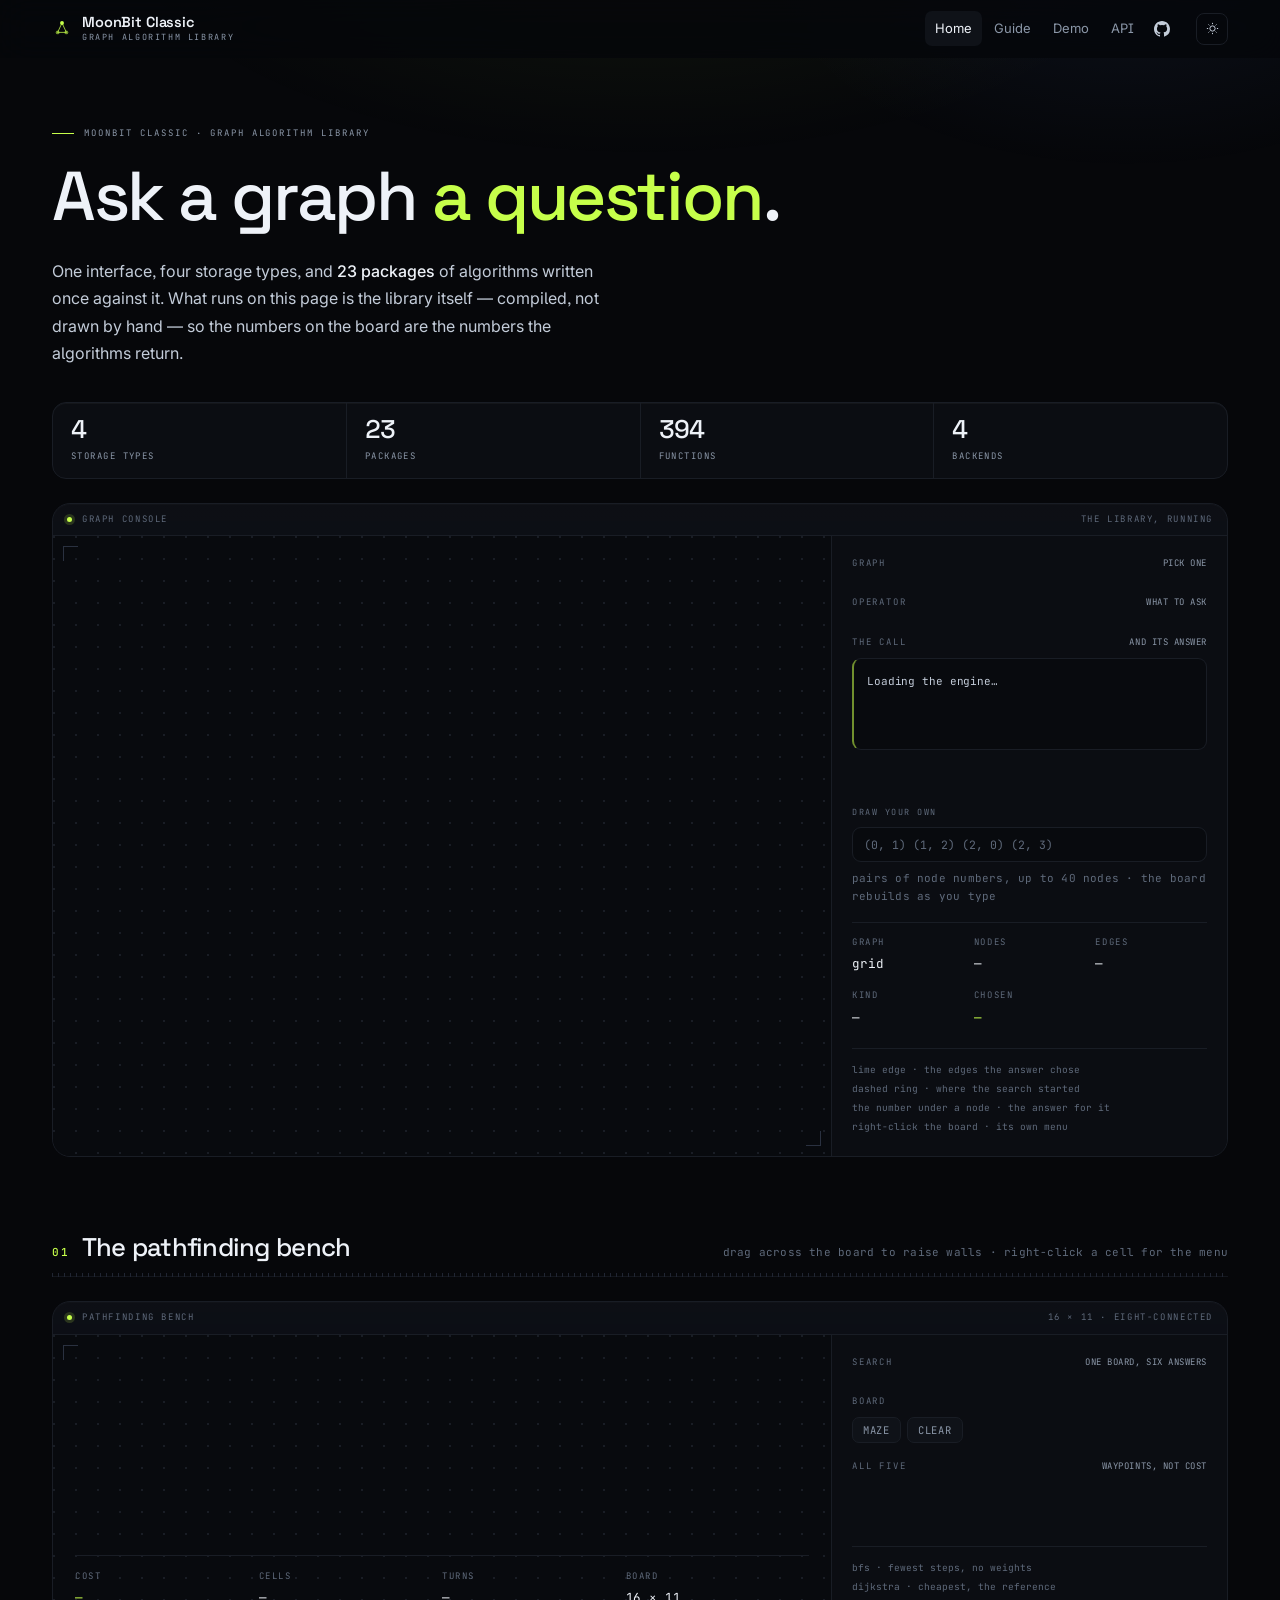
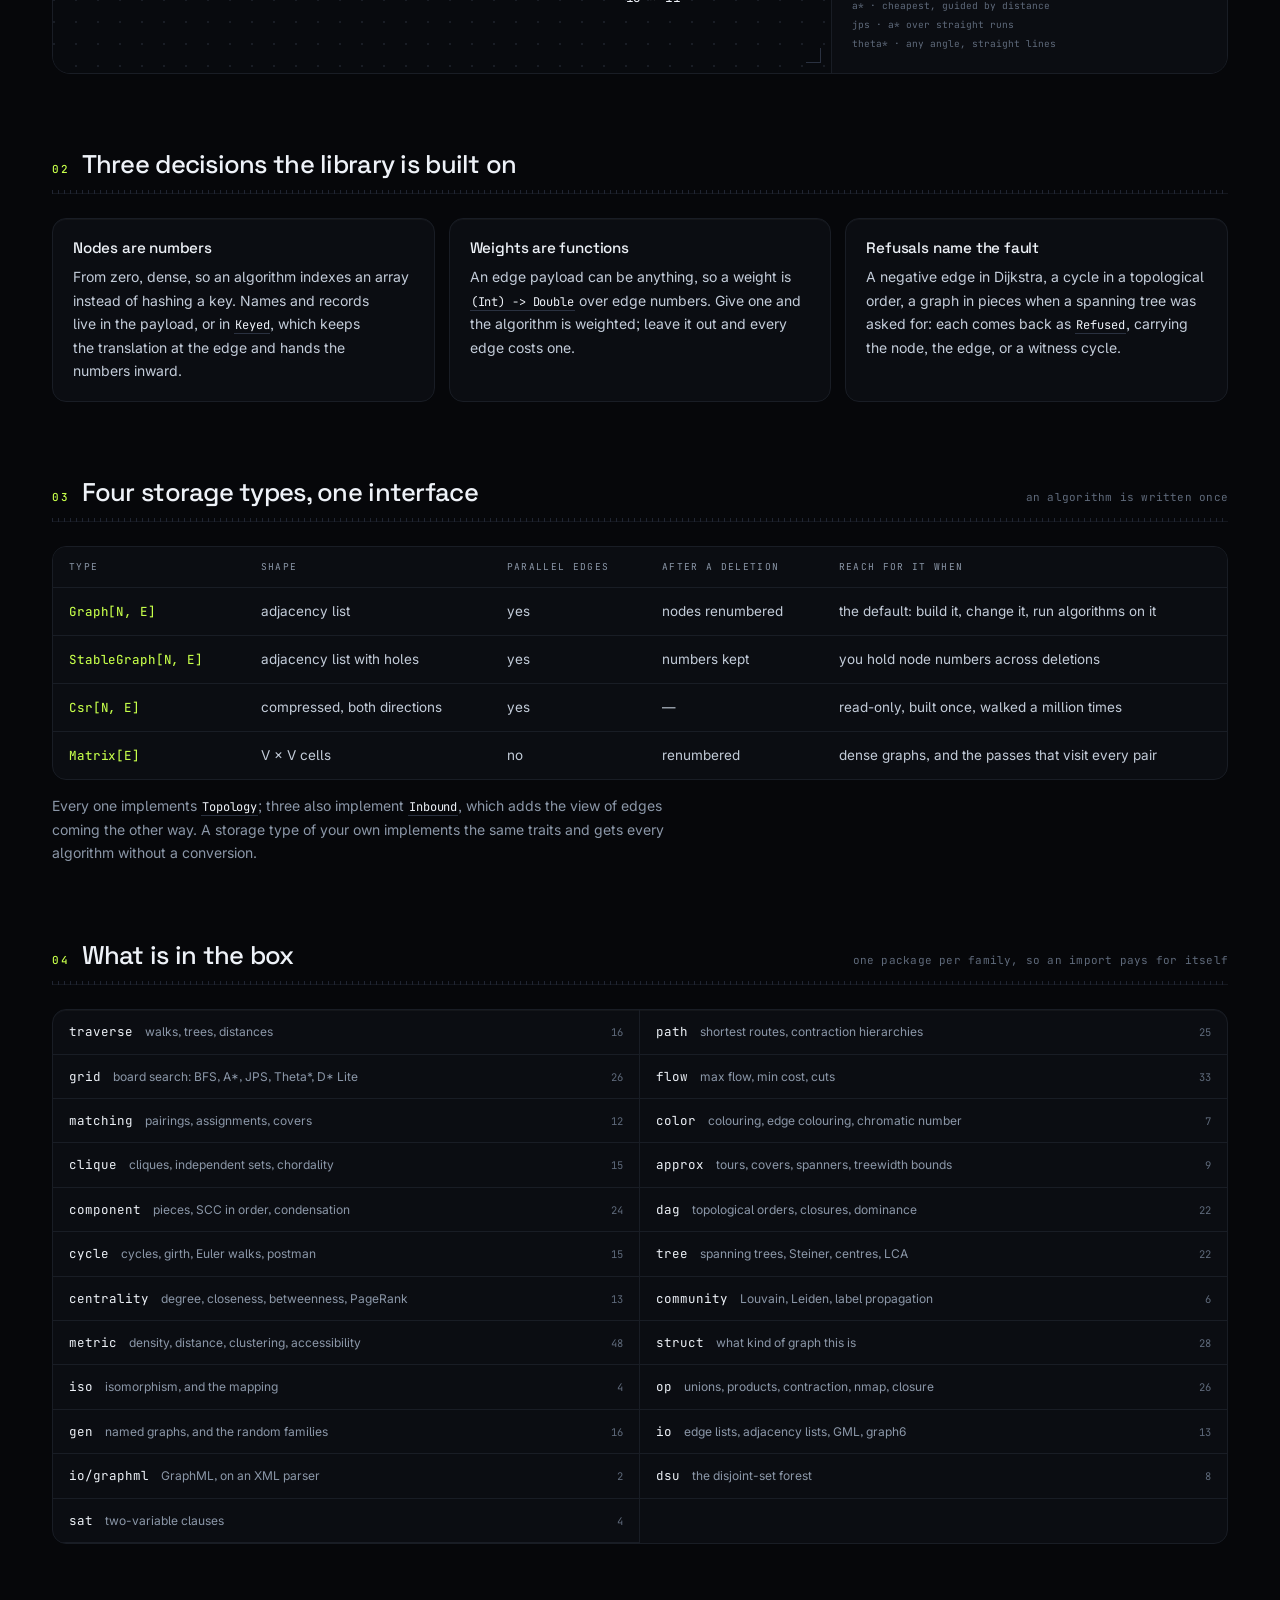
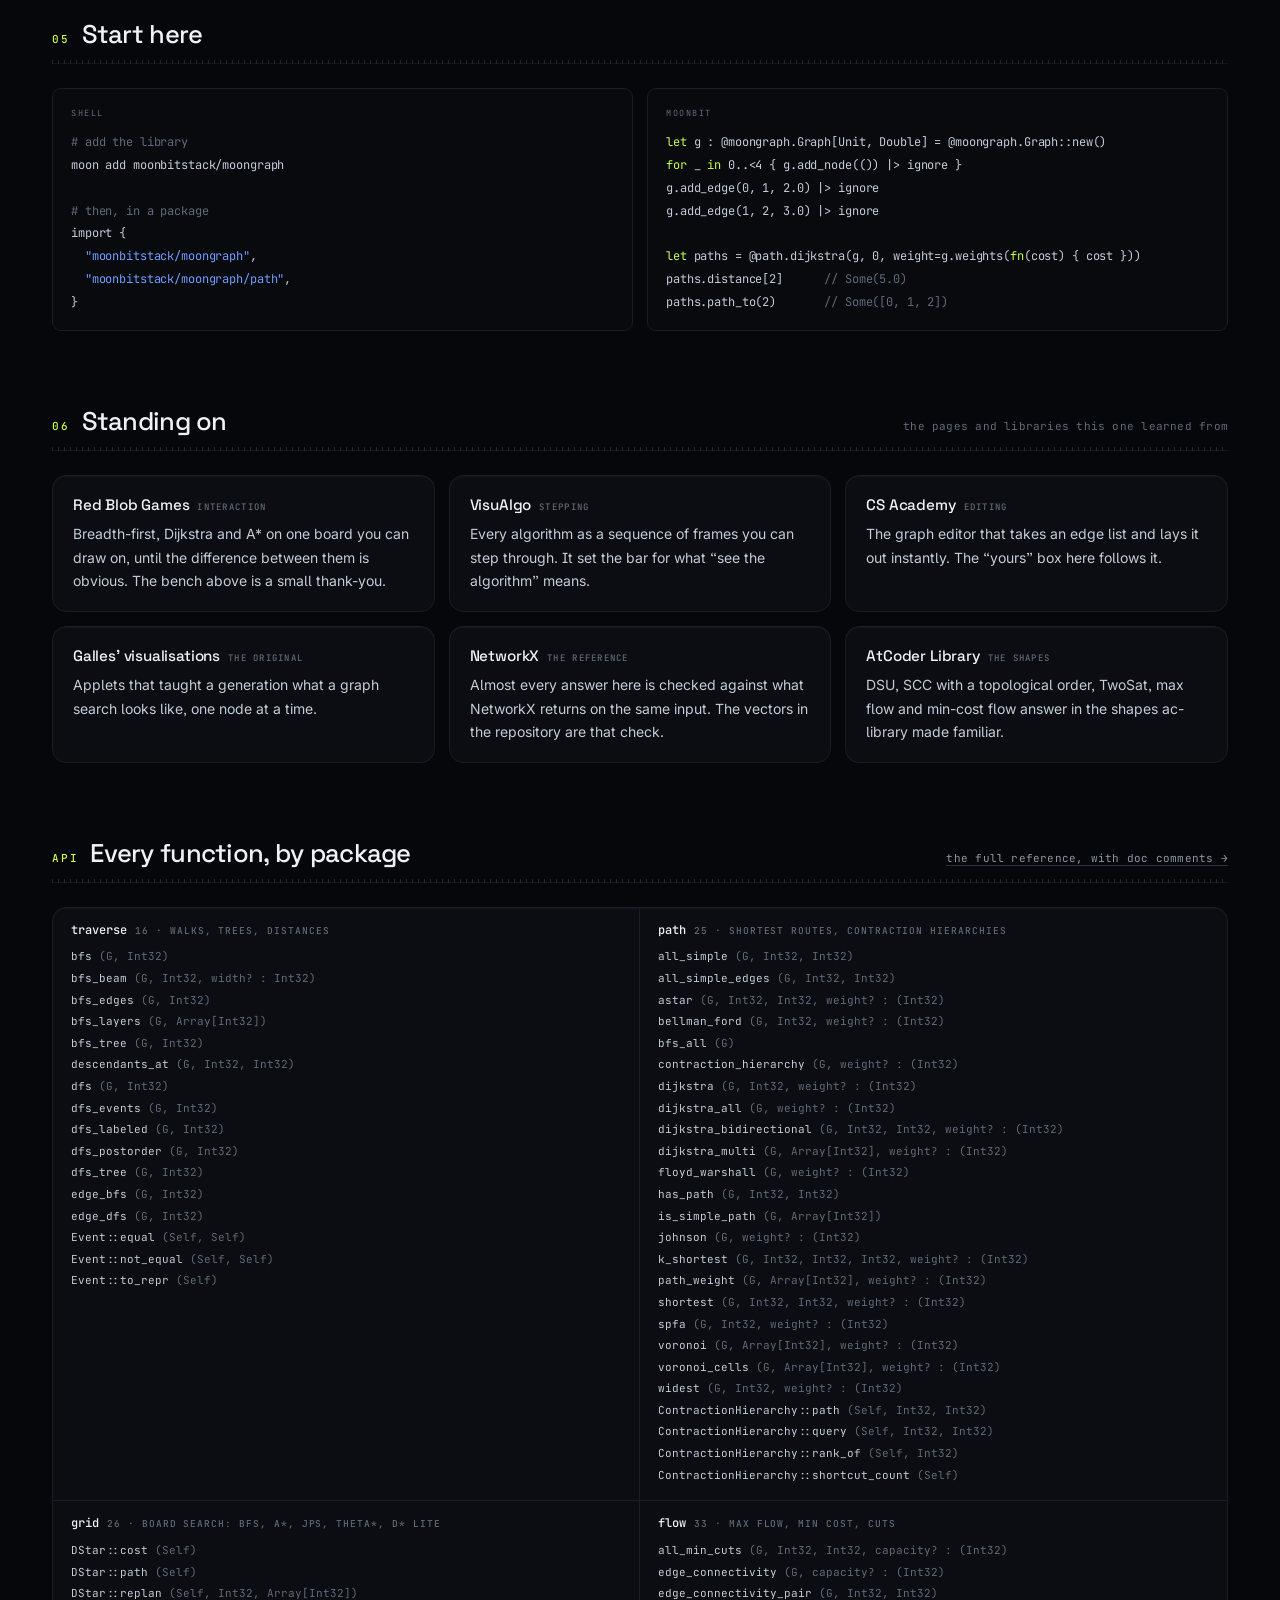
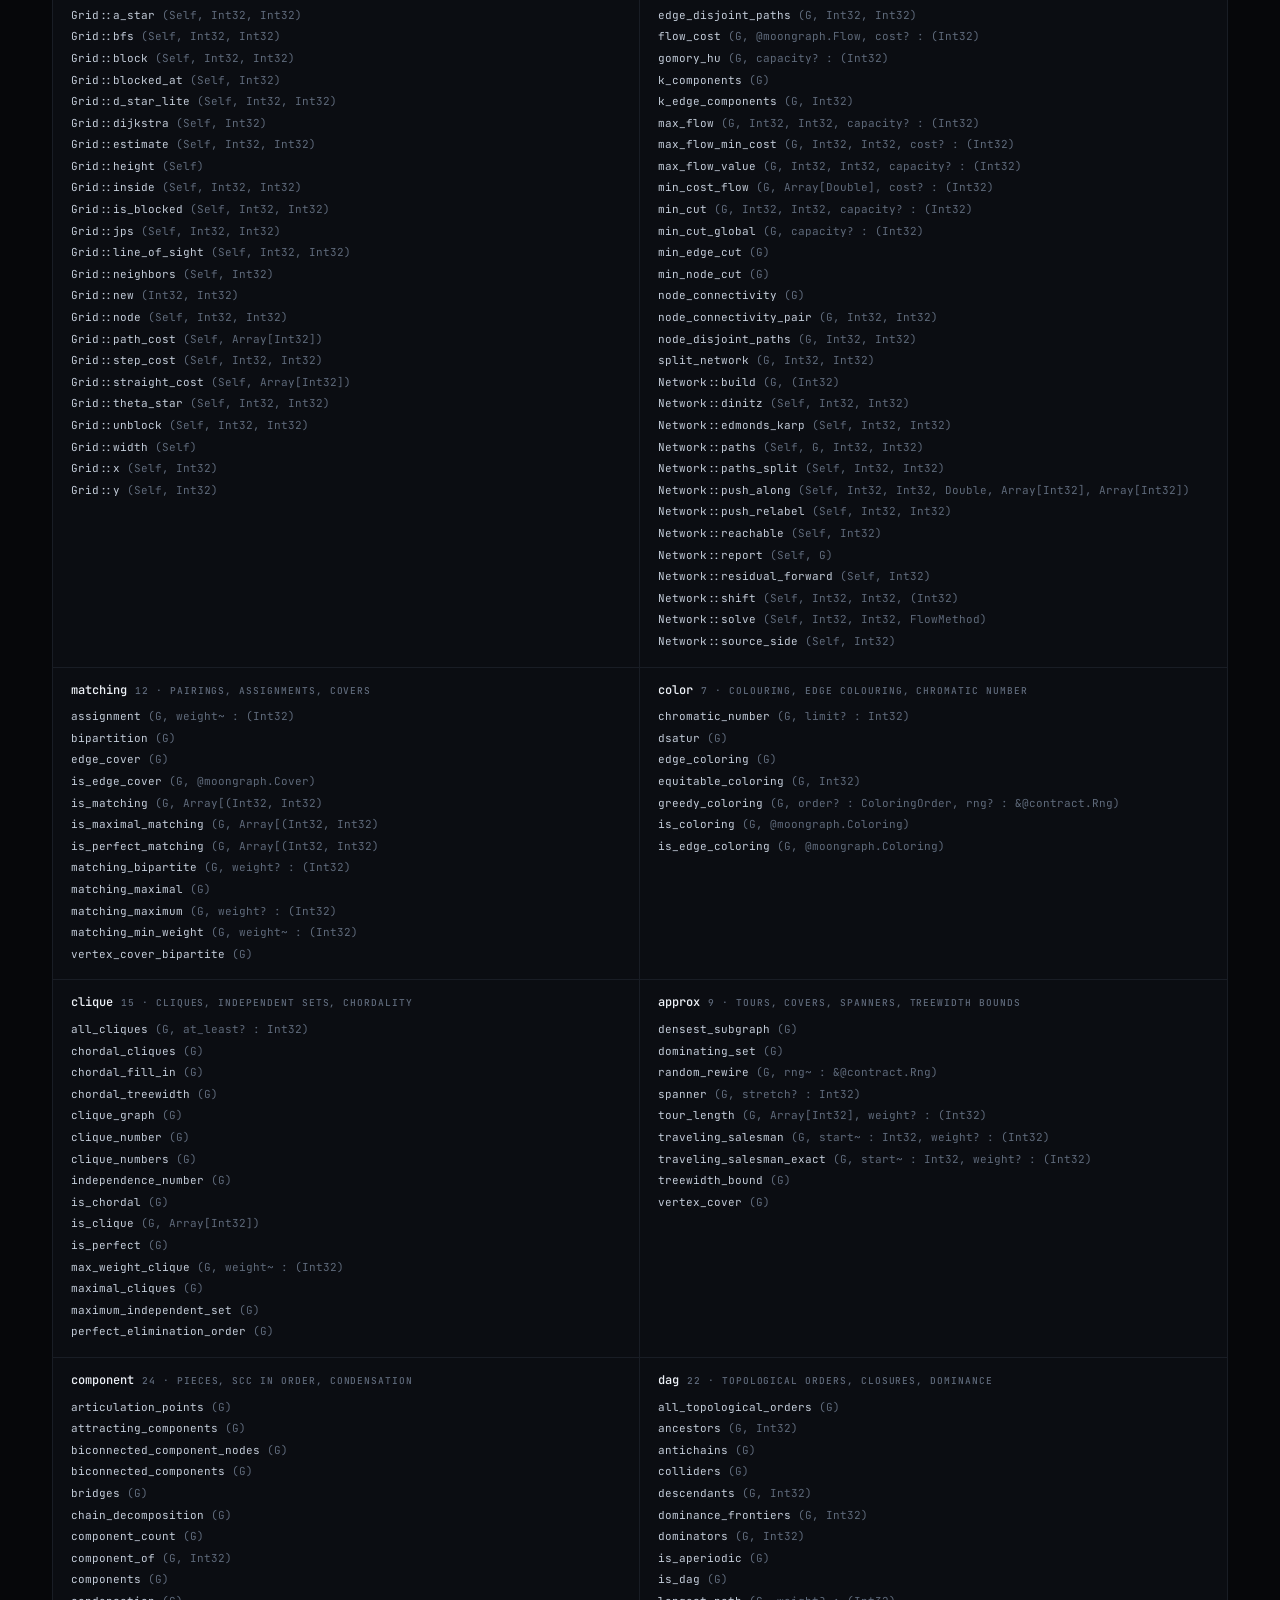
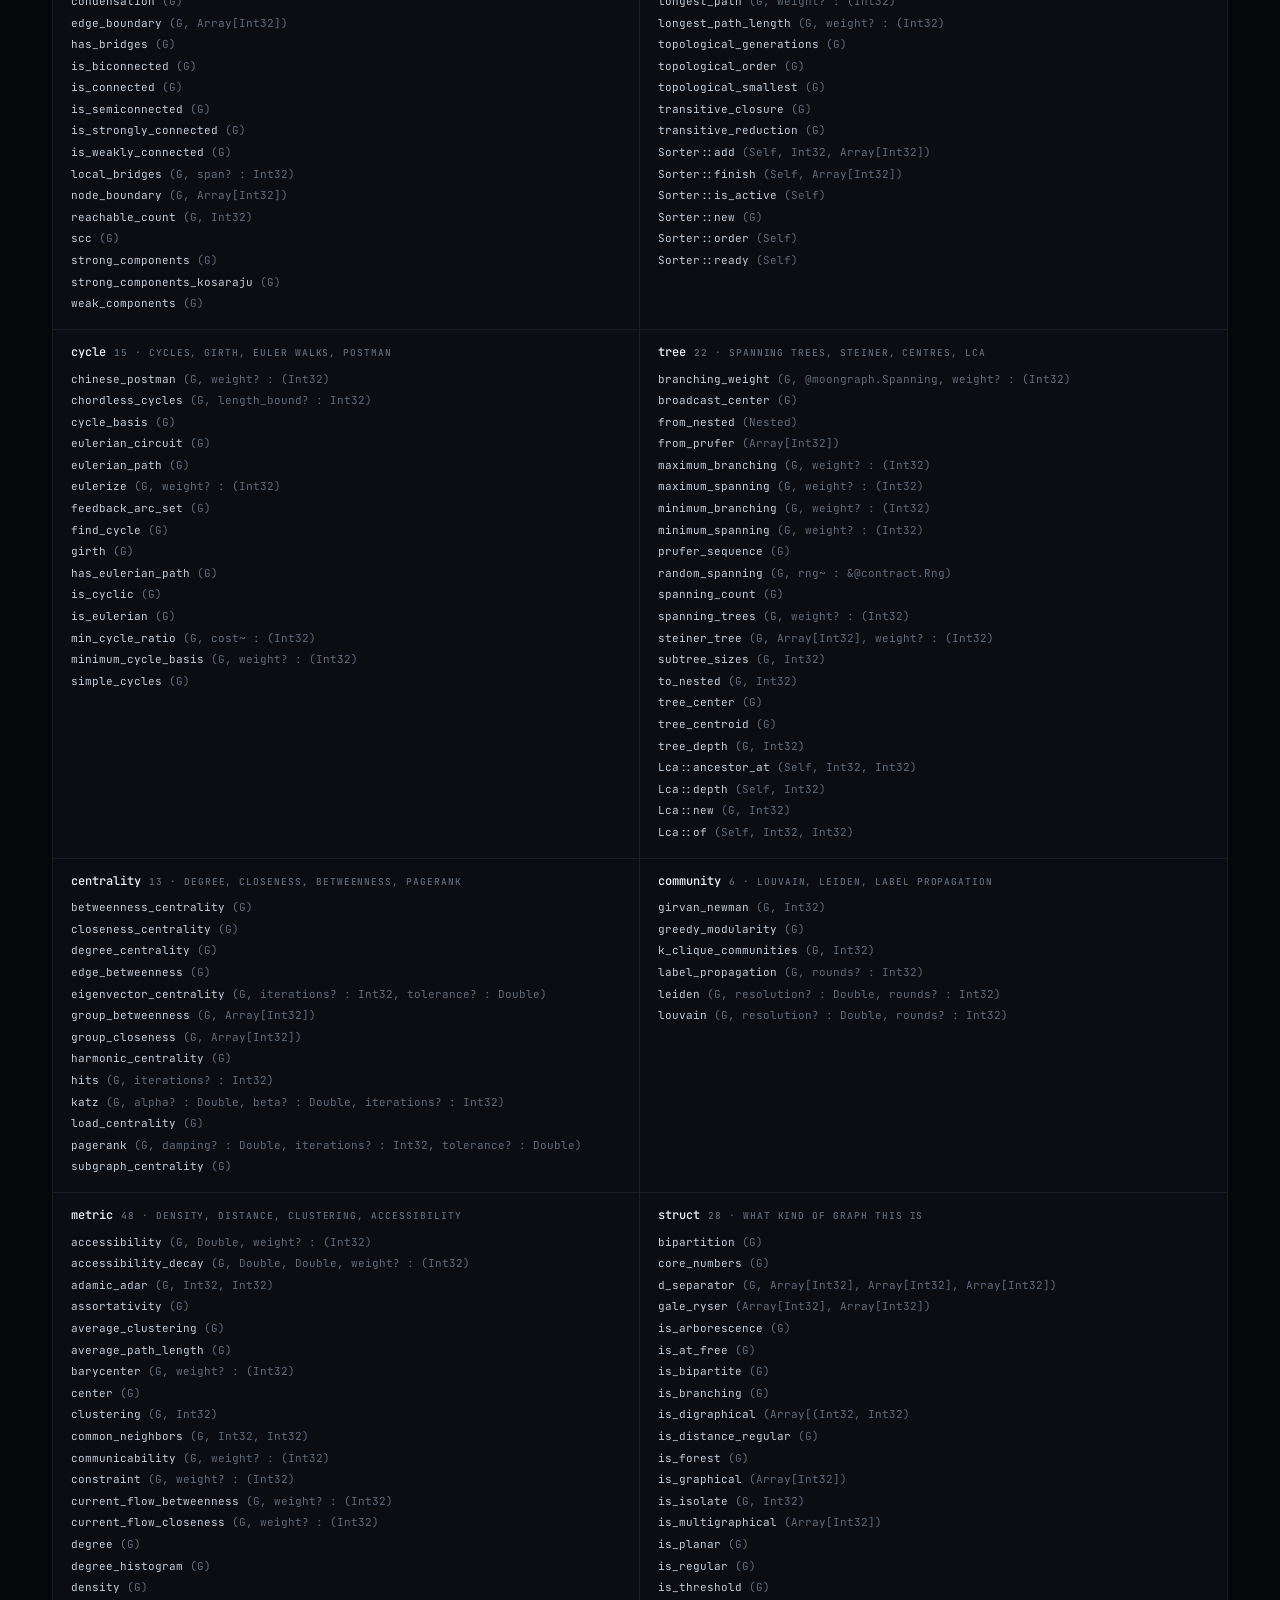
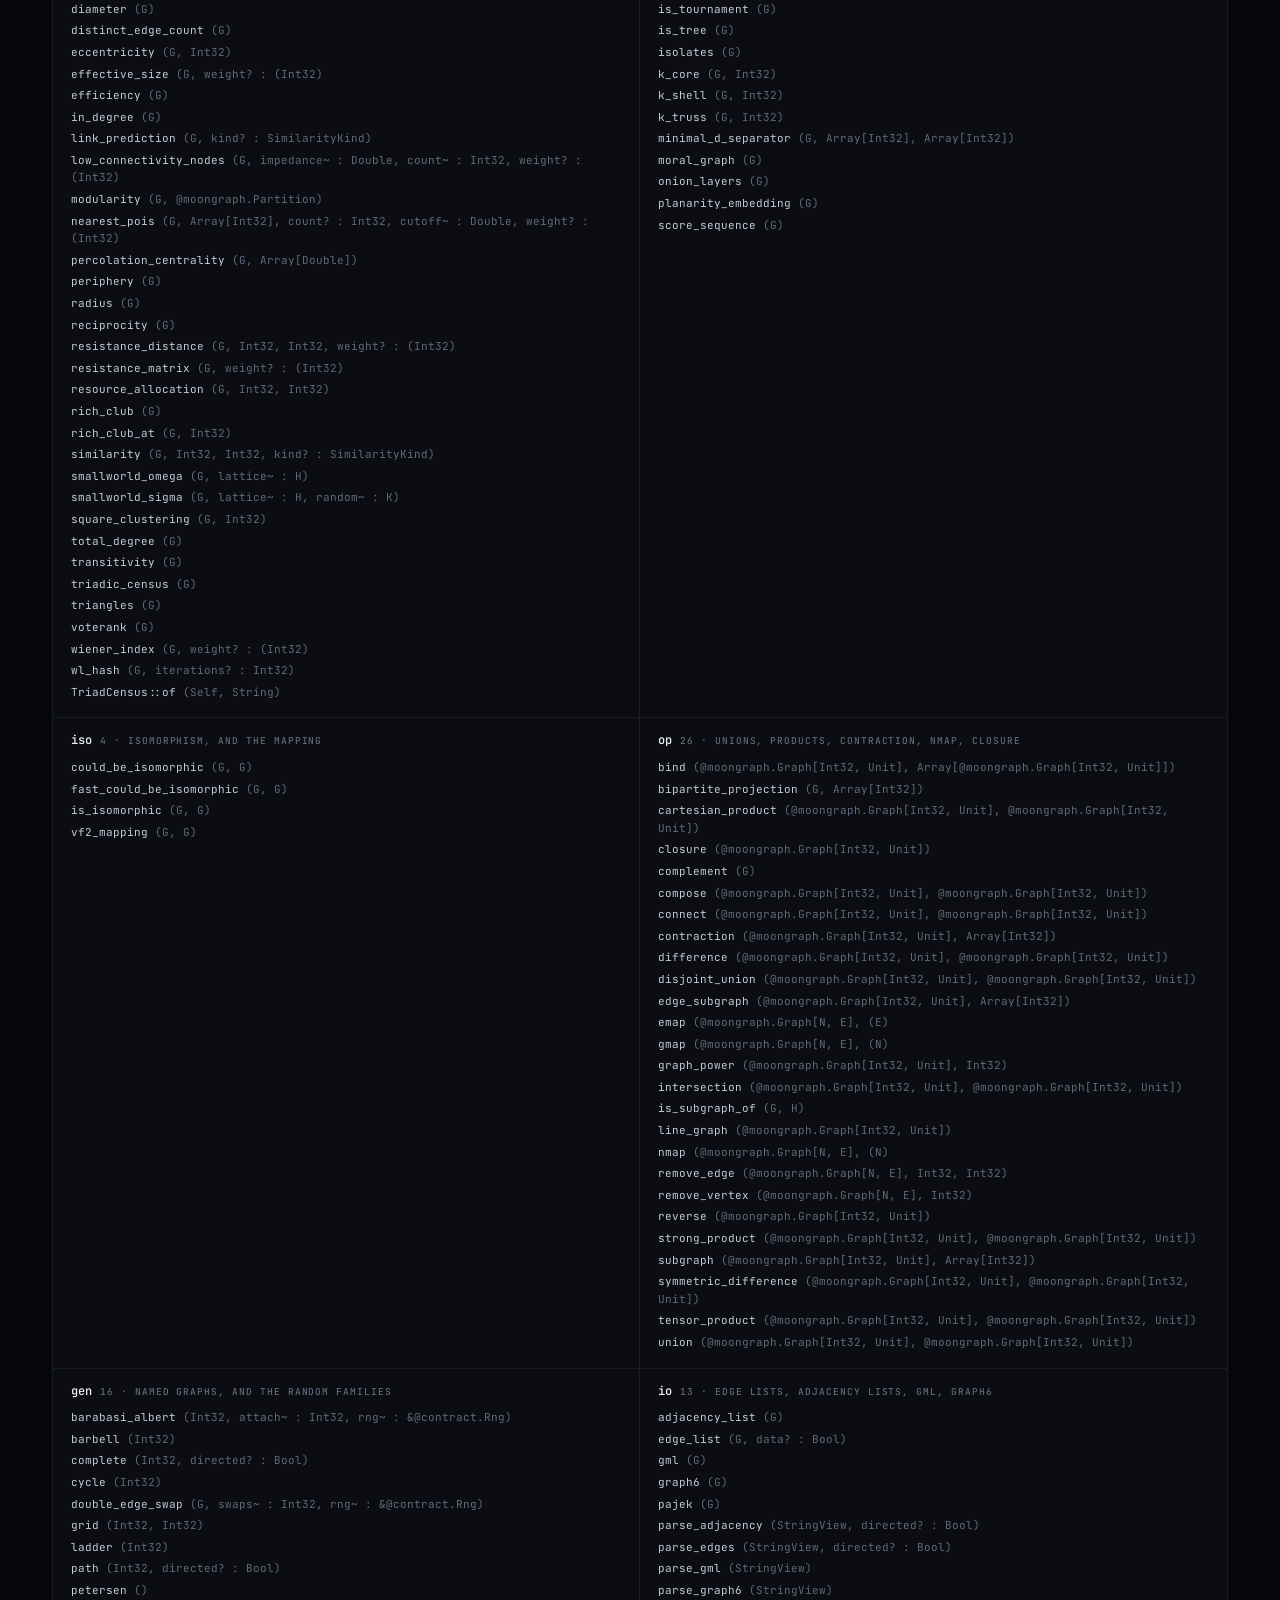
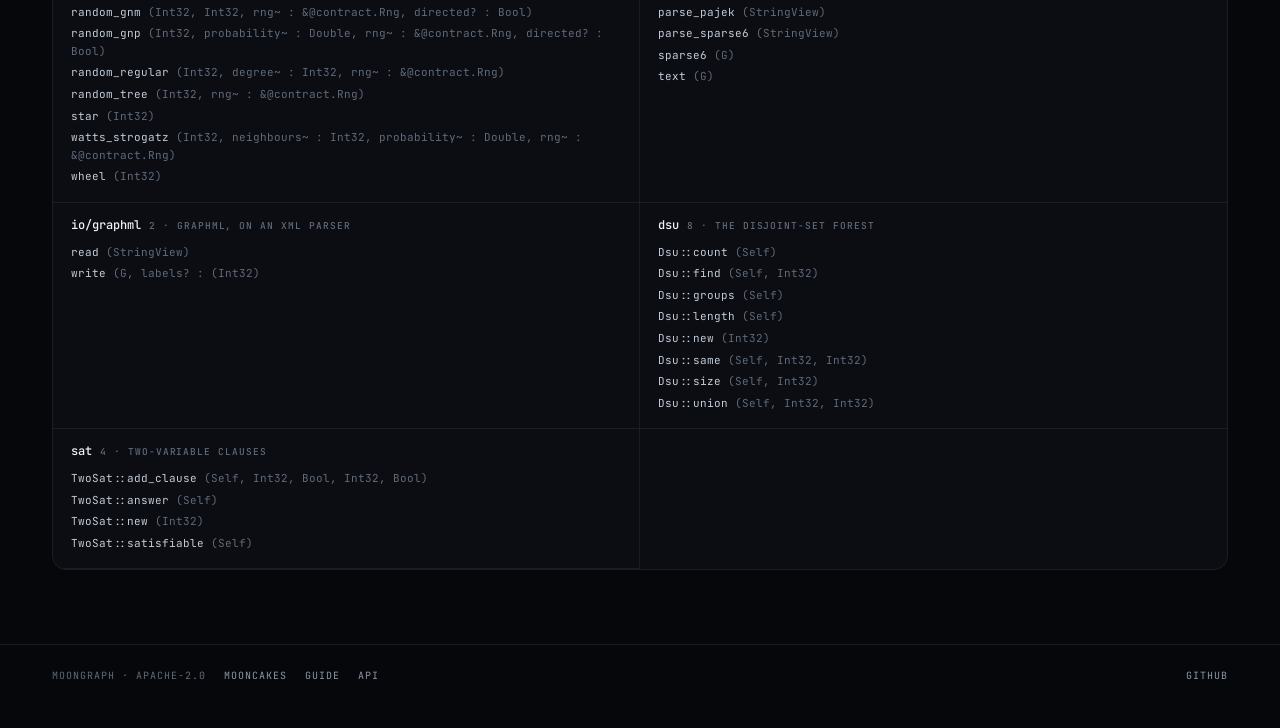
==== commit 7bf7df6b: "docs: the boards answer a right click with their own menu. A right click on a board is a question ab" ====
--- a/docs/index.html
+++ b/docs/index.html
@@ -102,7 +102,8 @@
         <div class="legend">
           lime edge · the edges the answer chose<br>
           dashed ring · where the search started<br>
-          the number under a node · the answer for it
+          the number under a node · the answer for it<br>
+          right-click the board · its own menu
         </div>
       </aside>
     </div>
@@ -115,7 +116,7 @@
     <div class="sec-head">
       <span class="sec-num">01</span>
       <h2>The pathfinding bench</h2>
-      <span class="hint">drag across the board to raise walls · pick a search</span>
+      <span class="hint">drag across the board to raise walls · right-click a cell for the menu</span>
     </div>
 
     <div class="console">
--- a/docs/styles.css
+++ b/docs/styles.css
@@ -980,7 +980,7 @@
 }
 
 /* ---------- the pathfinding bench ---------- */
-#bench { width: 100%; height: auto; display: block; cursor: crosshair; }
+#bench { width: 100%; height: auto; display: block; cursor: crosshair; touch-action: none; }
 #bench .cell { fill: var(--panel-2); stroke: var(--bg-soft); stroke-width: 1; }
 #bench .cell:hover { fill: var(--panel-3); }
 #bench .cell.wall { fill: var(--line-2); }
@@ -1111,16 +1111,19 @@
 
    A page you operate should not smear blue when you drag across it: the board,
    the chips, the readouts and the headings are furniture, not text. Code and
-   the API's own descriptions stay selectable, because those are what a reader
-   copies.
+   the pages you read stay selectable, because those are what a reader copies.
    ========================================================================= */
 
 body { -webkit-user-select: none; user-select: none; }
-pre, code, kbd, samp, .echo, .sig, .doc-text {
+pre, code, kbd, samp, .echo, .sig, .doc-text, .prose, .prose p, .prose li, .prose h2, .prose h3 {
   -webkit-user-select: text;
   user-select: text;
 }
-button, .chip, .icon-btn, nav a, .stage, svg { -webkit-touch-callout: none; }
+/* The board's own gestures own the surface: no callout, no drag ghost, no autoscroll. */
+.stage, .stage svg, #board, #bench, .chip, button, nav a {
+  -webkit-touch-callout: none;
+  -webkit-user-drag: none;
+}
 
 /* A title bar is what turns a panel into an instrument. */
 .console-bar {
@@ -1184,3 +1187,105 @@
   transition: opacity 160ms ease;
 }
 .cell:hover::after { opacity: 0.45; }
+
+/* =========================================================================
+   The instrument's menu, and the line that confirms an action.
+
+   The board answers a right click itself, so this panel has to look like it
+   came from the same bench: mono, hairline, one lit row, nothing rounded to a
+   pill and nothing that floats with a shadow bigger than its own height.
+   ========================================================================= */
+
+.menu {
+  position: fixed;
+  z-index: 90;
+  min-width: 212px;
+  max-width: 284px;
+  padding: 6px;
+  border: 1px solid var(--line-2);
+  border-radius: 10px;
+  background: var(--panel);
+  box-shadow:
+    0 26px 60px -32px #000,
+    inset 0 1px 0 color-mix(in srgb, #fff 5%, transparent);
+  font-family: var(--mono);
+  opacity: 0;
+  transform: translateY(-3px) scale(0.99);
+  transform-origin: top left;
+  transition: opacity 90ms ease, transform 90ms ease;
+}
+.menu.open { opacity: 1; transform: none; }
+
+.menu-title {
+  font-size: 8.5px;
+  letter-spacing: 0.18em;
+  text-transform: uppercase;
+  color: var(--muted);
+  padding: 5px 9px 7px;
+}
+
+.menu-item {
+  display: flex;
+  align-items: baseline;
+  gap: 12px;
+  width: 100%;
+  padding: 7px 9px;
+  border: 0;
+  border-radius: 6px;
+  background: none;
+  color: var(--ink-2);
+  font: inherit;
+  font-size: 11.5px;
+  letter-spacing: -0.005em;
+  text-align: left;
+  cursor: pointer;
+  transition: background 100ms ease, color 100ms ease;
+}
+.menu-item .key {
+  margin-left: auto;
+  font-size: 9.5px;
+  letter-spacing: 0.02em;
+  color: var(--faint);
+  font-variant-numeric: tabular-nums;
+}
+.menu-item:hover,
+.menu-item:focus {
+  background: color-mix(in srgb, var(--sig) 13%, transparent);
+  color: var(--ink);
+  outline: none;
+}
+.menu-item:hover .key,
+.menu-item:focus .key { color: color-mix(in srgb, var(--sig) 70%, var(--faint)); }
+
+.menu-sep {
+  height: 1px;
+  margin: 5px 7px;
+  background: var(--line);
+}
+
+.toast {
+  position: fixed;
+  left: 50%;
+  bottom: 26px;
+  z-index: 95;
+  padding: 8px 13px;
+  border: 1px solid var(--line-2);
+  border-radius: 8px;
+  background: var(--panel);
+  box-shadow: 0 20px 40px -28px #000;
+  color: var(--ink-2);
+  font-family: var(--mono);
+  font-size: 10px;
+  letter-spacing: 0.14em;
+  text-transform: uppercase;
+  opacity: 0;
+  transform: translate(-50%, 8px);
+  pointer-events: none;
+  transition: opacity 150ms ease, transform 150ms ease;
+}
+.toast.on { opacity: 1; transform: translate(-50%, 0); }
+
+@media (prefers-reduced-motion: reduce) {
+  .menu, .toast { transition: none; transform: none; }
+  .menu { transform: none; }
+}
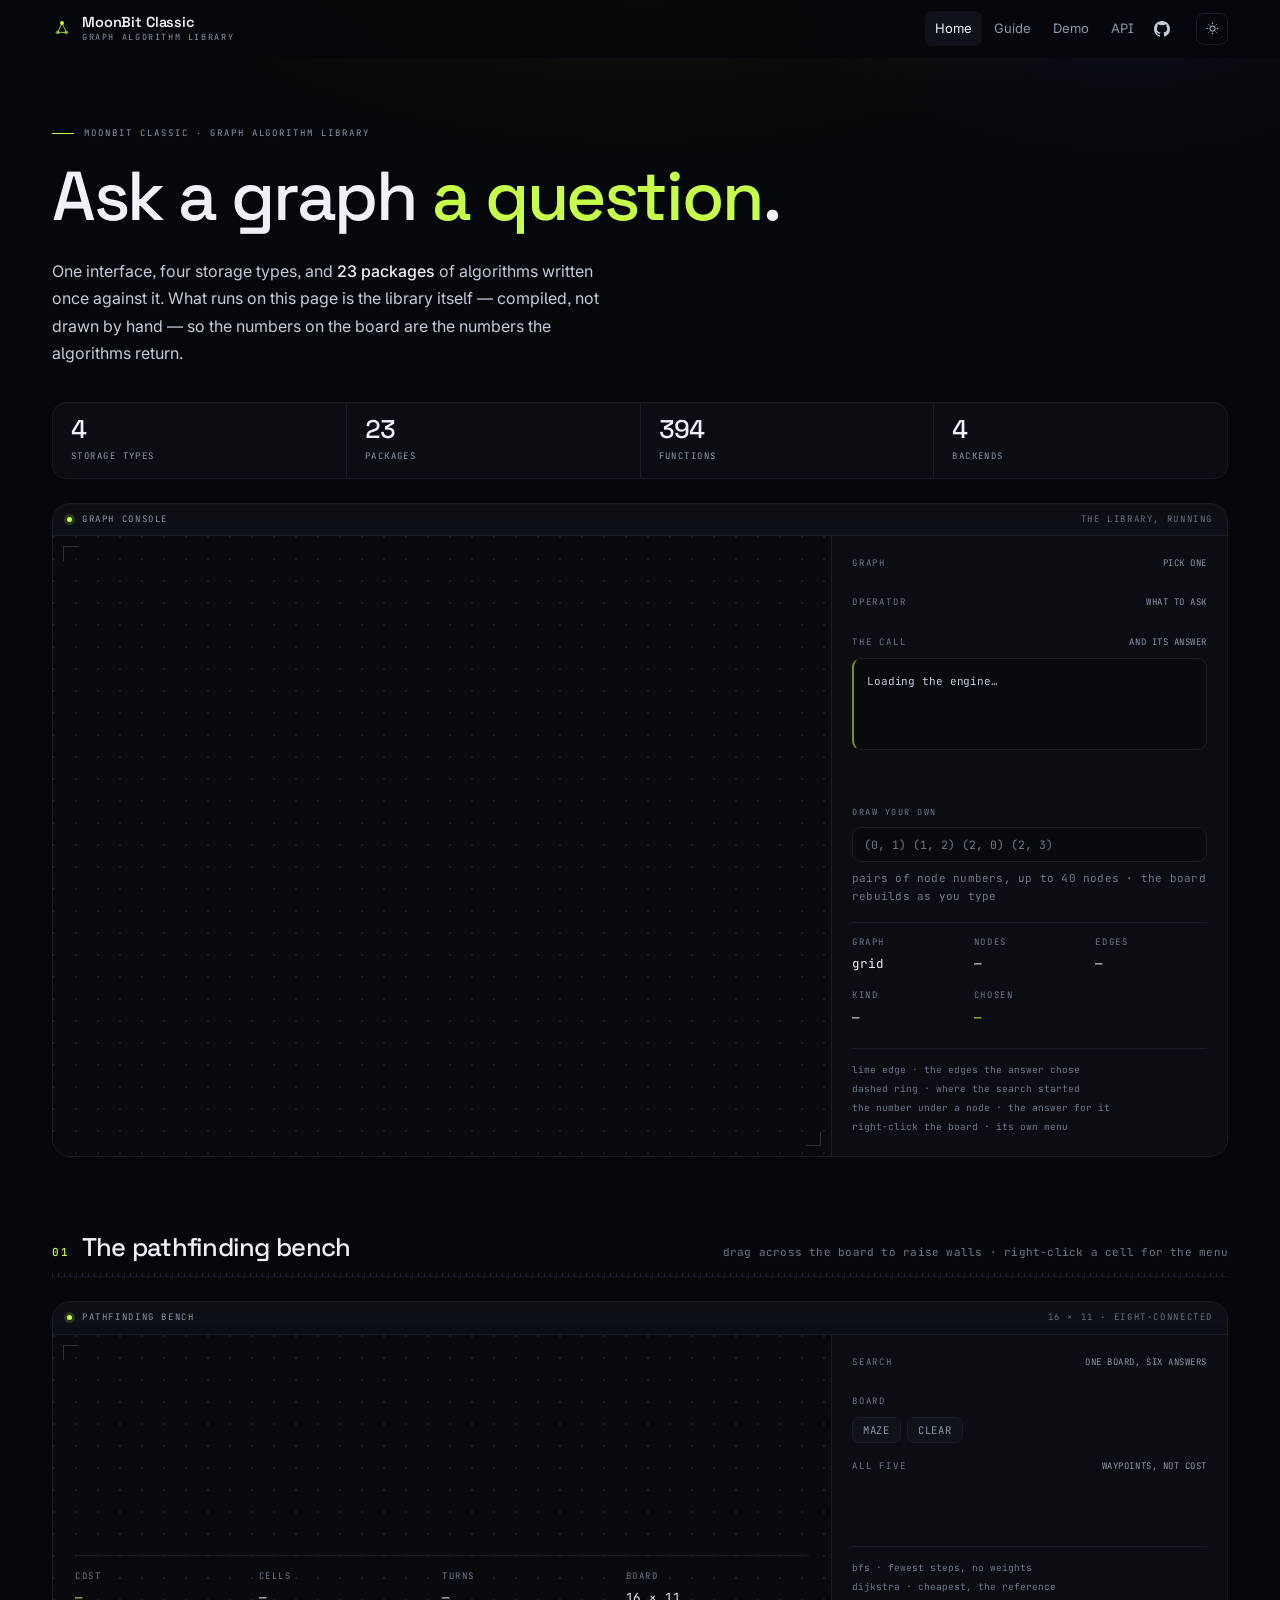
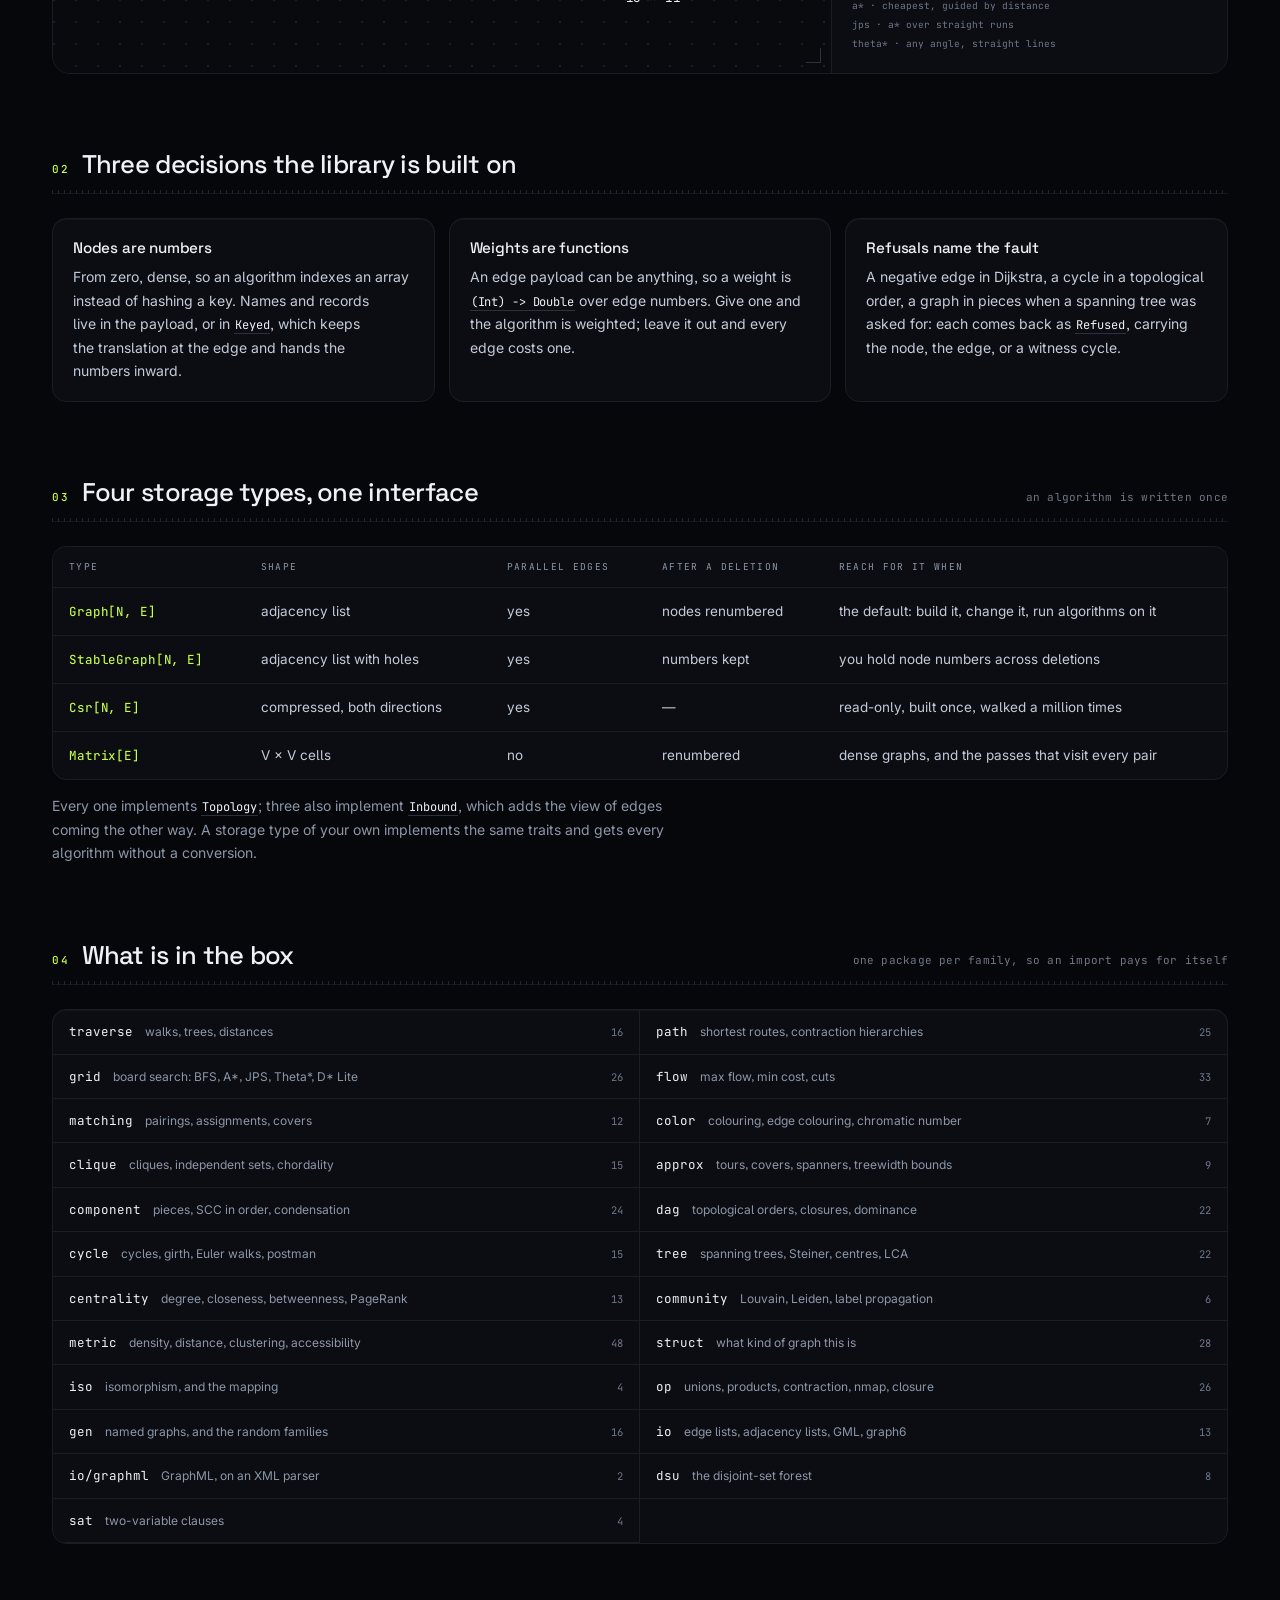
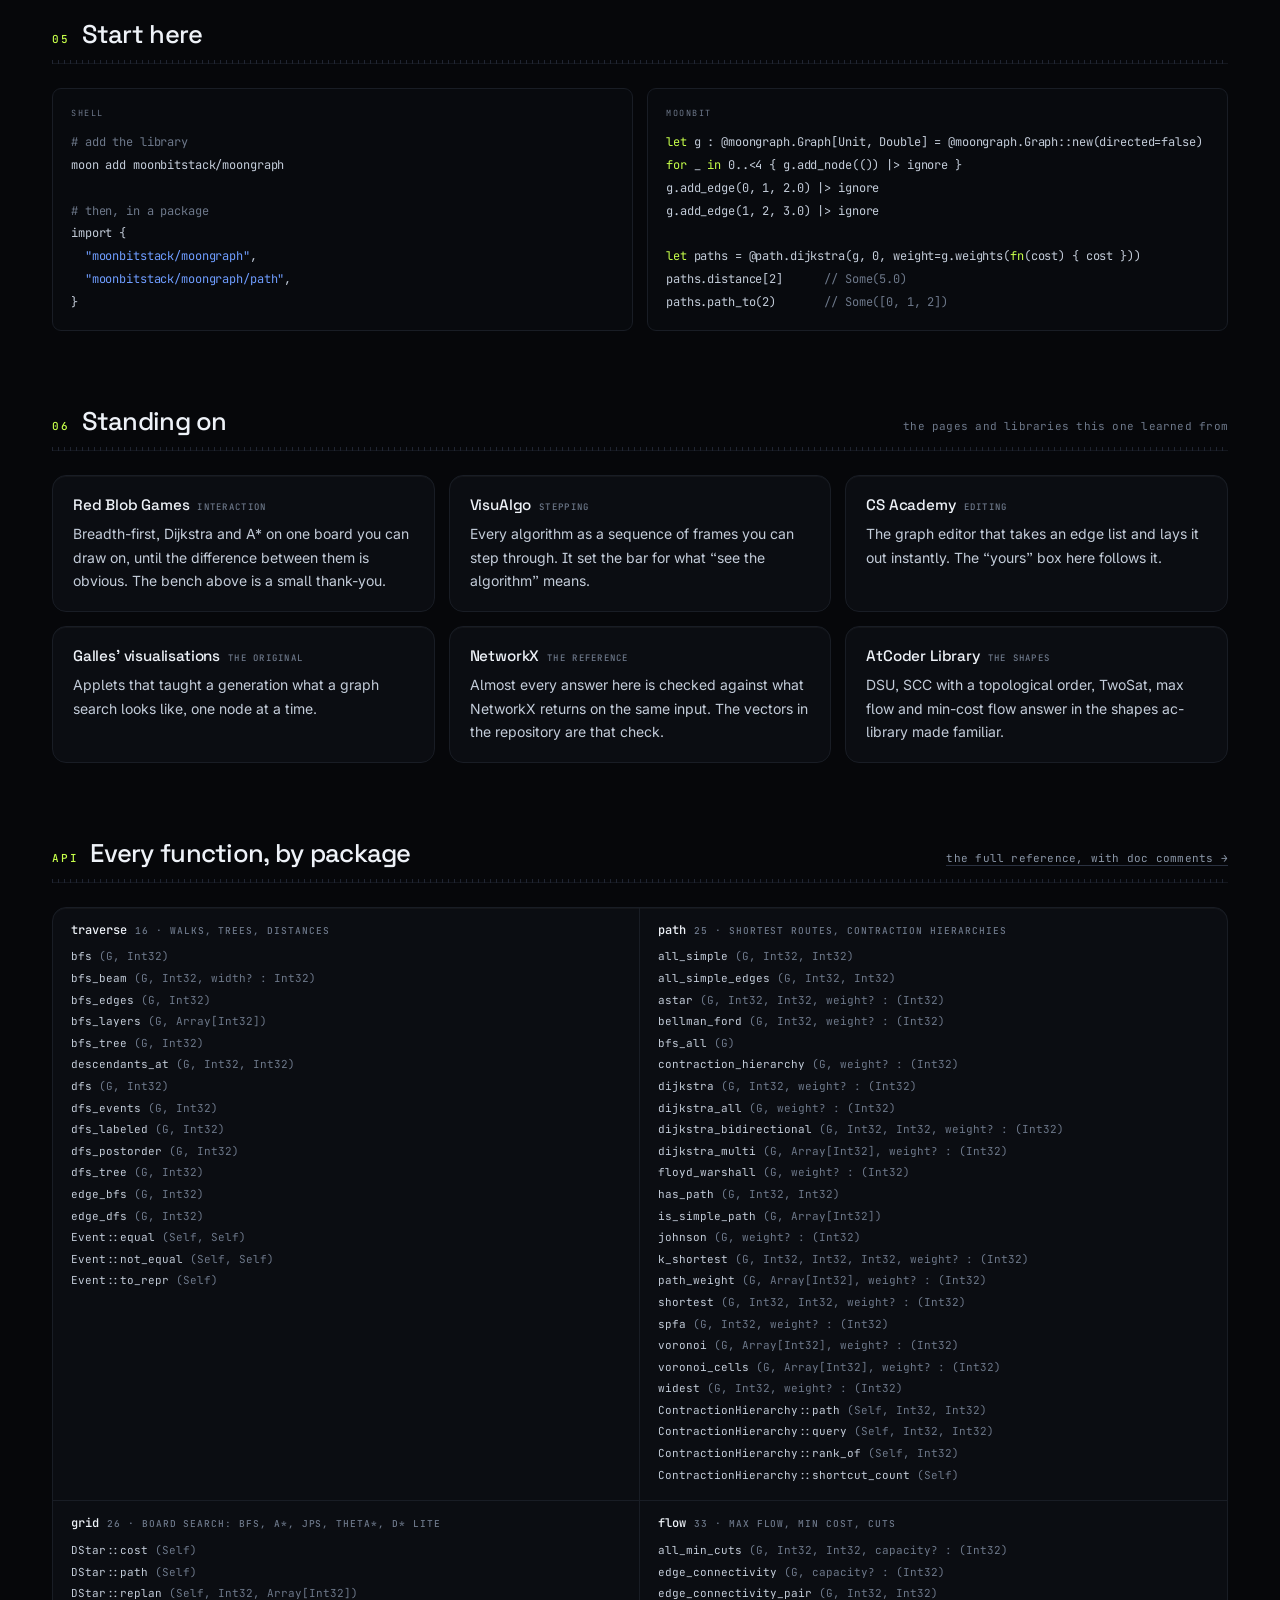
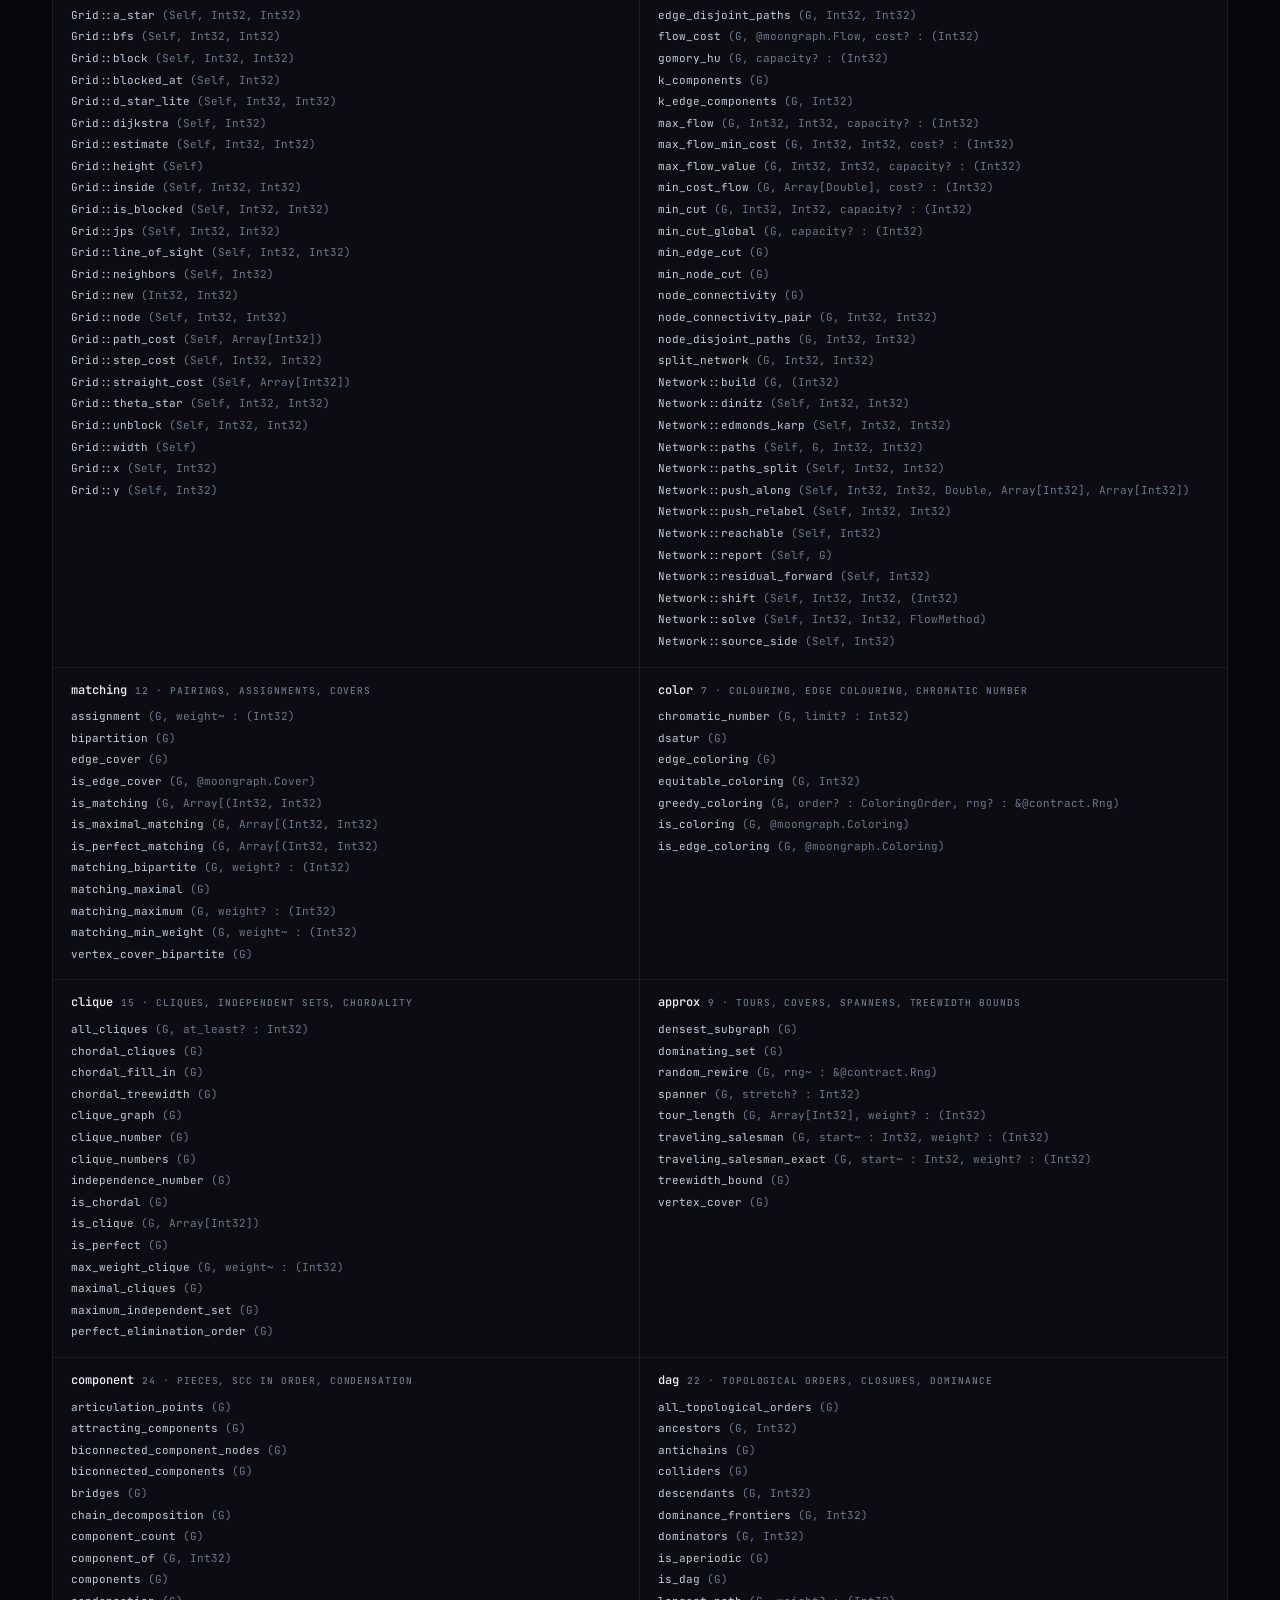
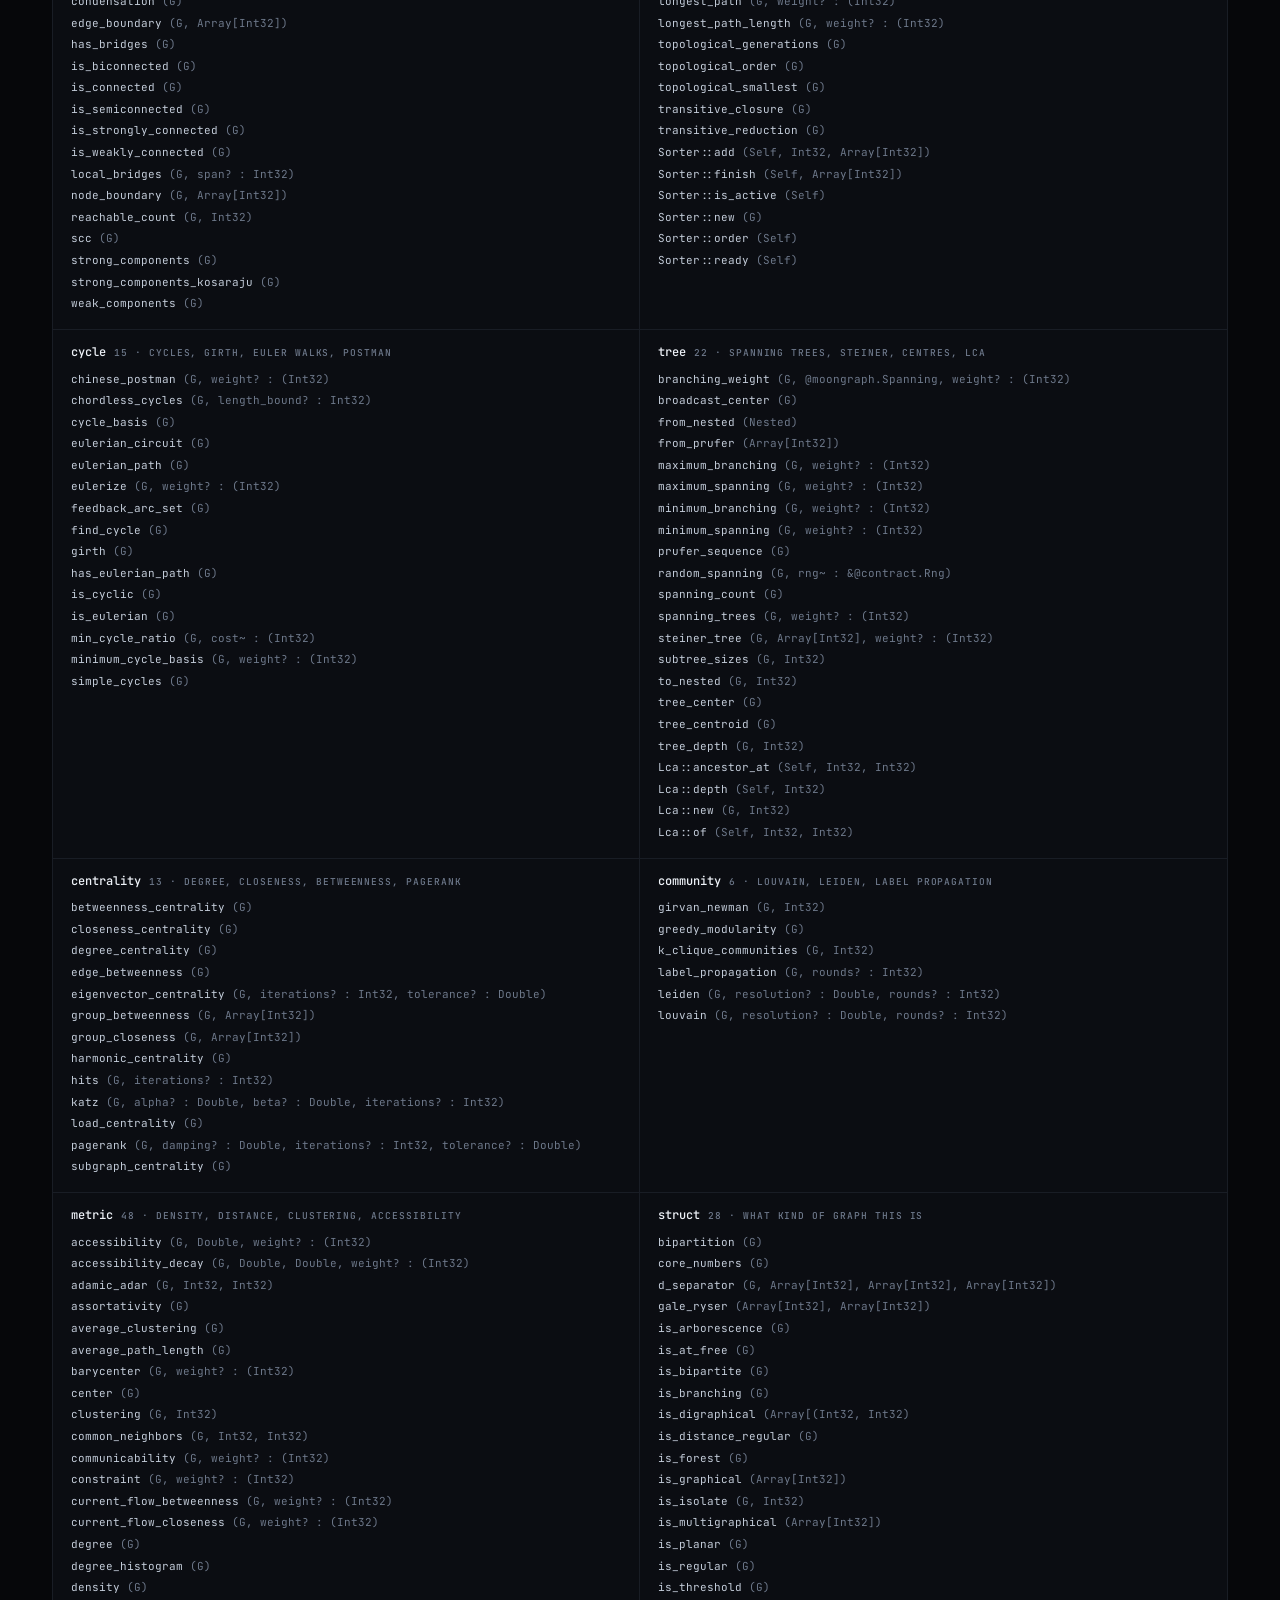
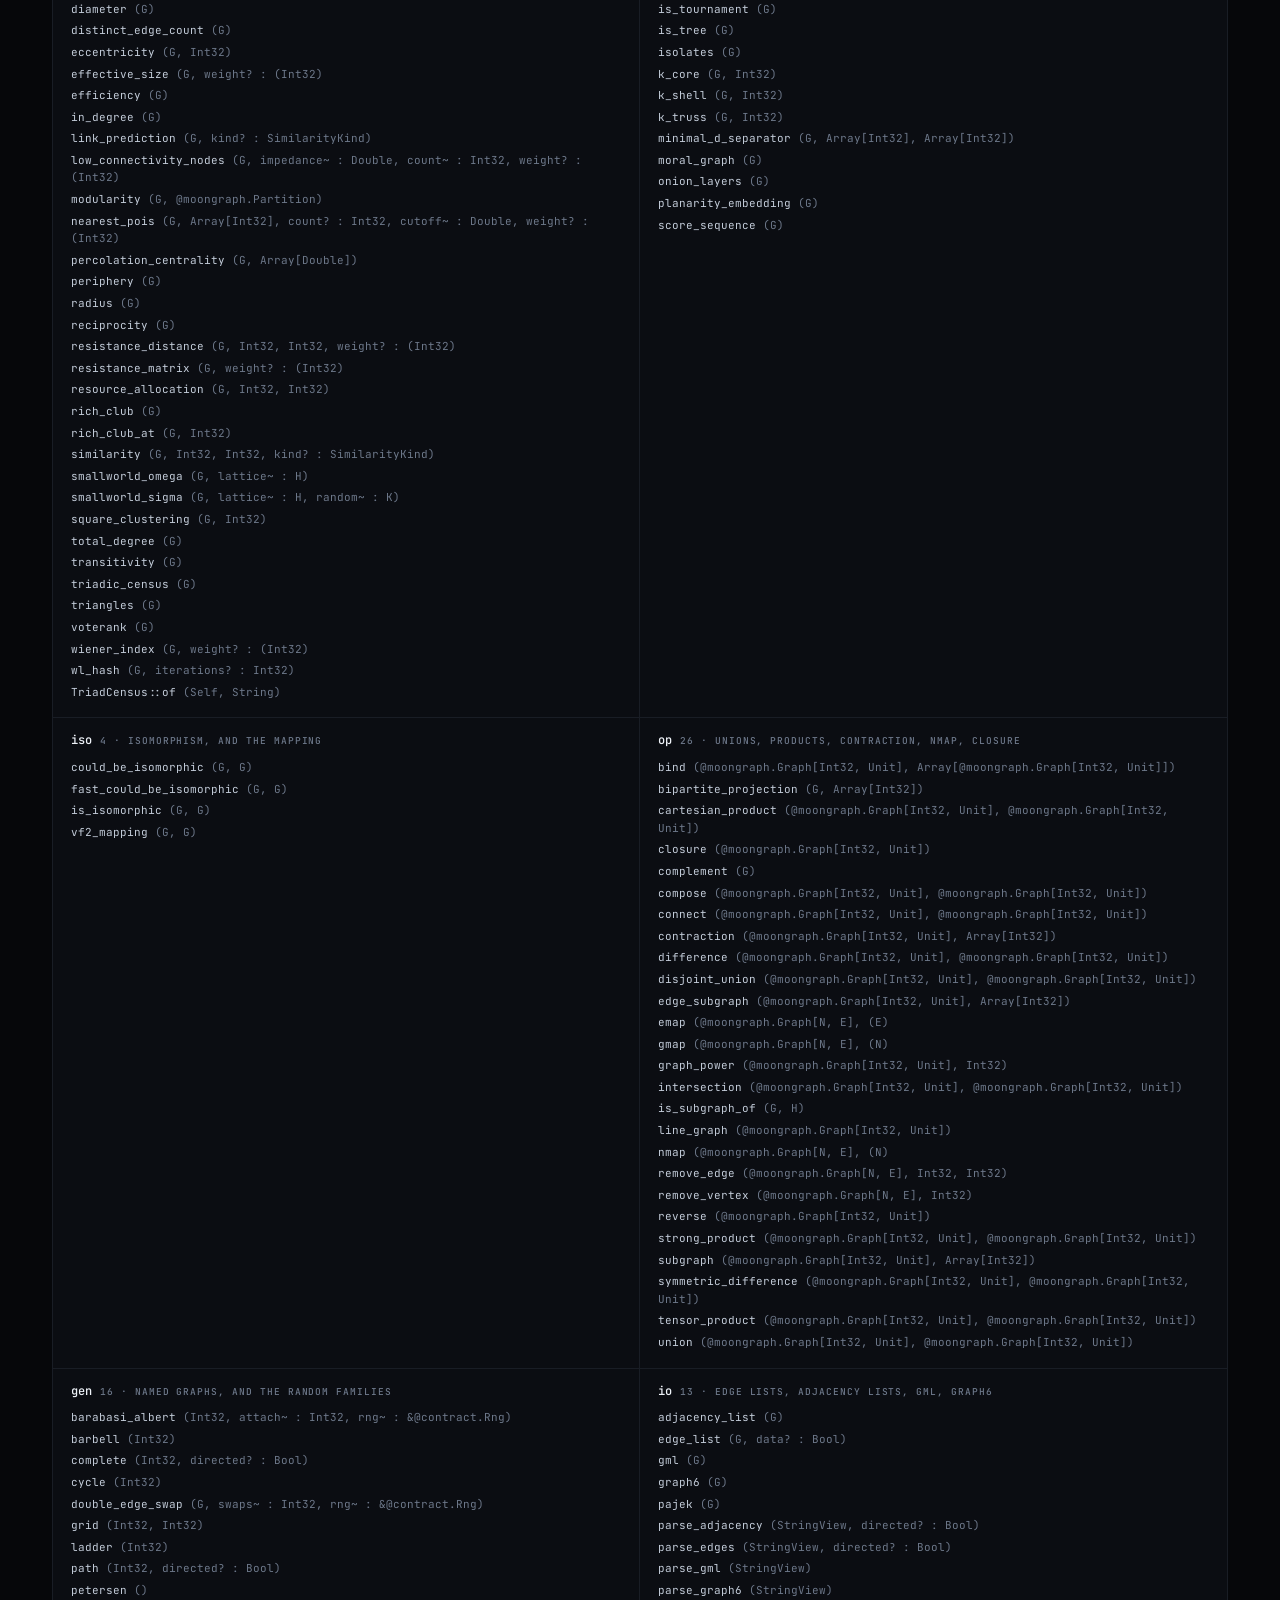
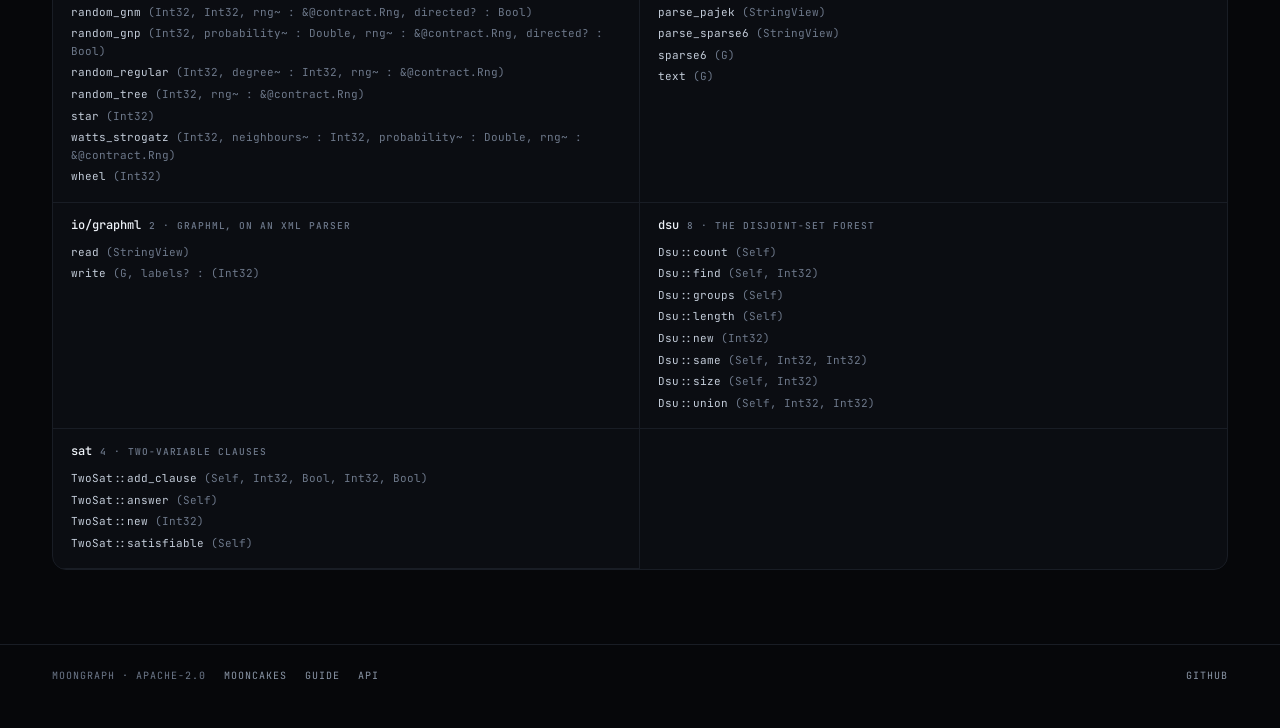
==== commit fb0c5426: "docs: the first example says which graph it builds. Graph::new() answers a directed graph, and the f" ====
--- a/docs/index.html
+++ b/docs/index.html
@@ -296,7 +296,7 @@
 }</code></pre>
       </div>
       <div>
-        <pre data-lang="moonbit"><code><span class="k">let</span> g : @moongraph.Graph[Unit, Double] = @moongraph.Graph::new()
+        <pre data-lang="moonbit"><code><span class="k">let</span> g : @moongraph.Graph[Unit, Double] = @moongraph.Graph::new(directed=false)
 <span class="k">for</span> _ <span class="k">in</span> 0..&lt;4 { g.add_node(()) |> ignore }
 g.add_edge(0, 1, 2.0) |> ignore
 g.add_edge(1, 2, 3.0) |> ignore
--- a/docs/styles.css
+++ b/docs/styles.css
@@ -23,7 +23,7 @@
   --ink: #eef2f8;
   --ink-2: #c3ccd9;
   --muted: #8b97a8;
-  --faint: #5f6a7b;
+  --faint: #6d788a;
 
   --sig: #c6ff4a;
   --sig-ink: #0a0f04;
@@ -72,7 +72,7 @@
   --ink: #0b0f0c;
   --ink-2: #2a322c;
   --muted: #5c6760;
-  --faint: #8b958d;
+  --faint: #707a72;
 
   --sig: #47730a;
   --sig-ink: #f7ffe9;
@@ -959,7 +959,7 @@
   .brand-line { font-size: 12.5px; }
   nav.pages { gap: 0; }
   nav.pages a { padding: 5px 6px; font-size: 12px; }
-  nav.pages a[aria-label] { display: none; }
+  nav.pages a[aria-label] { padding: 5px 6px; }
   .icon-btn { width: 28px; height: 28px; }
   .stage-cell { height: auto; }
   #board { height: auto; }
@@ -1018,17 +1018,44 @@
   border-radius: 6px;
 }
 
-/* The scrollbar is part of the drawing. */
-* { scrollbar-width: thin; scrollbar-color: var(--line-2) transparent; }
-::-webkit-scrollbar { width: 10px; height: 10px; }
-::-webkit-scrollbar-track { background: transparent; }
-::-webkit-scrollbar-thumb {
-  background: var(--line-2);
-  border: 3px solid transparent;
-  background-clip: content-box;
-  border-radius: 99px;
-}
-::-webkit-scrollbar-thumb:hover { background: var(--faint); background-clip: content-box; }
+/* The scrollbar is part of the drawing, on the page and in every box that scrolls on its own.
+   Chrome drops ::-webkit-scrollbar for an element as soon as scrollbar-width or scrollbar-color
+   is set on it — and scrollbar-color is inherited, so one declaration on `*` or `html` takes the
+   custom bar away from the whole page. The standard properties therefore live in the fallback
+   block alone, where no engine has a custom bar to lose. */
+@supports selector(::-webkit-scrollbar) {
+  html::-webkit-scrollbar { width: 10px; height: 10px; }
+  html::-webkit-scrollbar-track { background: transparent; }
+  html::-webkit-scrollbar-thumb {
+    border-radius: 99px;
+    border: 3px solid transparent;
+    background-clip: content-box;
+    background-color: color-mix(in srgb, var(--ink) 22%, transparent);
+  }
+  html::-webkit-scrollbar-thumb:hover { background-color: color-mix(in srgb, var(--sig) 55%, transparent); }
+  /* At the top of the page the bar is a reservation, not a mark; the placeholder stays so the
+     layout never jumps sideways. */
+  html.at-top::-webkit-scrollbar-thumb { background-color: transparent; }
+
+  pre::-webkit-scrollbar, .table-scroll::-webkit-scrollbar { width: 8px; height: 8px; }
+  pre::-webkit-scrollbar-track, .table-scroll::-webkit-scrollbar-track { background: transparent; }
+  pre::-webkit-scrollbar-thumb, .table-scroll::-webkit-scrollbar-thumb {
+    border-radius: 99px;
+    border: 2px solid transparent;
+    background-clip: content-box;
+    background-color: color-mix(in srgb, var(--ink) 14%, transparent);
+  }
+  /* Resting it is quiet; under the pointer it comes up. Pure CSS, no script. */
+  pre:hover::-webkit-scrollbar-thumb, .table-scroll:hover::-webkit-scrollbar-thumb {
+    background-color: color-mix(in srgb, var(--ink) 34%, transparent);
+  }
+  pre::-webkit-scrollbar-corner, .table-scroll::-webkit-scrollbar-corner { background: transparent; }
+}
+
+@supports not selector(::-webkit-scrollbar) {
+  html { scrollbar-width: thin; scrollbar-color: color-mix(in srgb, var(--ink) 26%, transparent) transparent; }
+  html.at-top { scrollbar-color: transparent transparent; }
+}
 
 /* Figures line up in a column, and never wobble between frames. */
 .fact .n, .readout dd, .stat-card .v, .pkg-row .c, .api .count {
@@ -1138,8 +1165,9 @@
   font-size: var(--fs-label);
   letter-spacing: 0.18em;
   text-transform: uppercase;
-  color: var(--faint);
-}
+  color: var(--muted);
+}
+.console-bar .spacer { opacity: 0.72; }
 .console-bar .lamp {
   width: 5px;
   height: 5px;
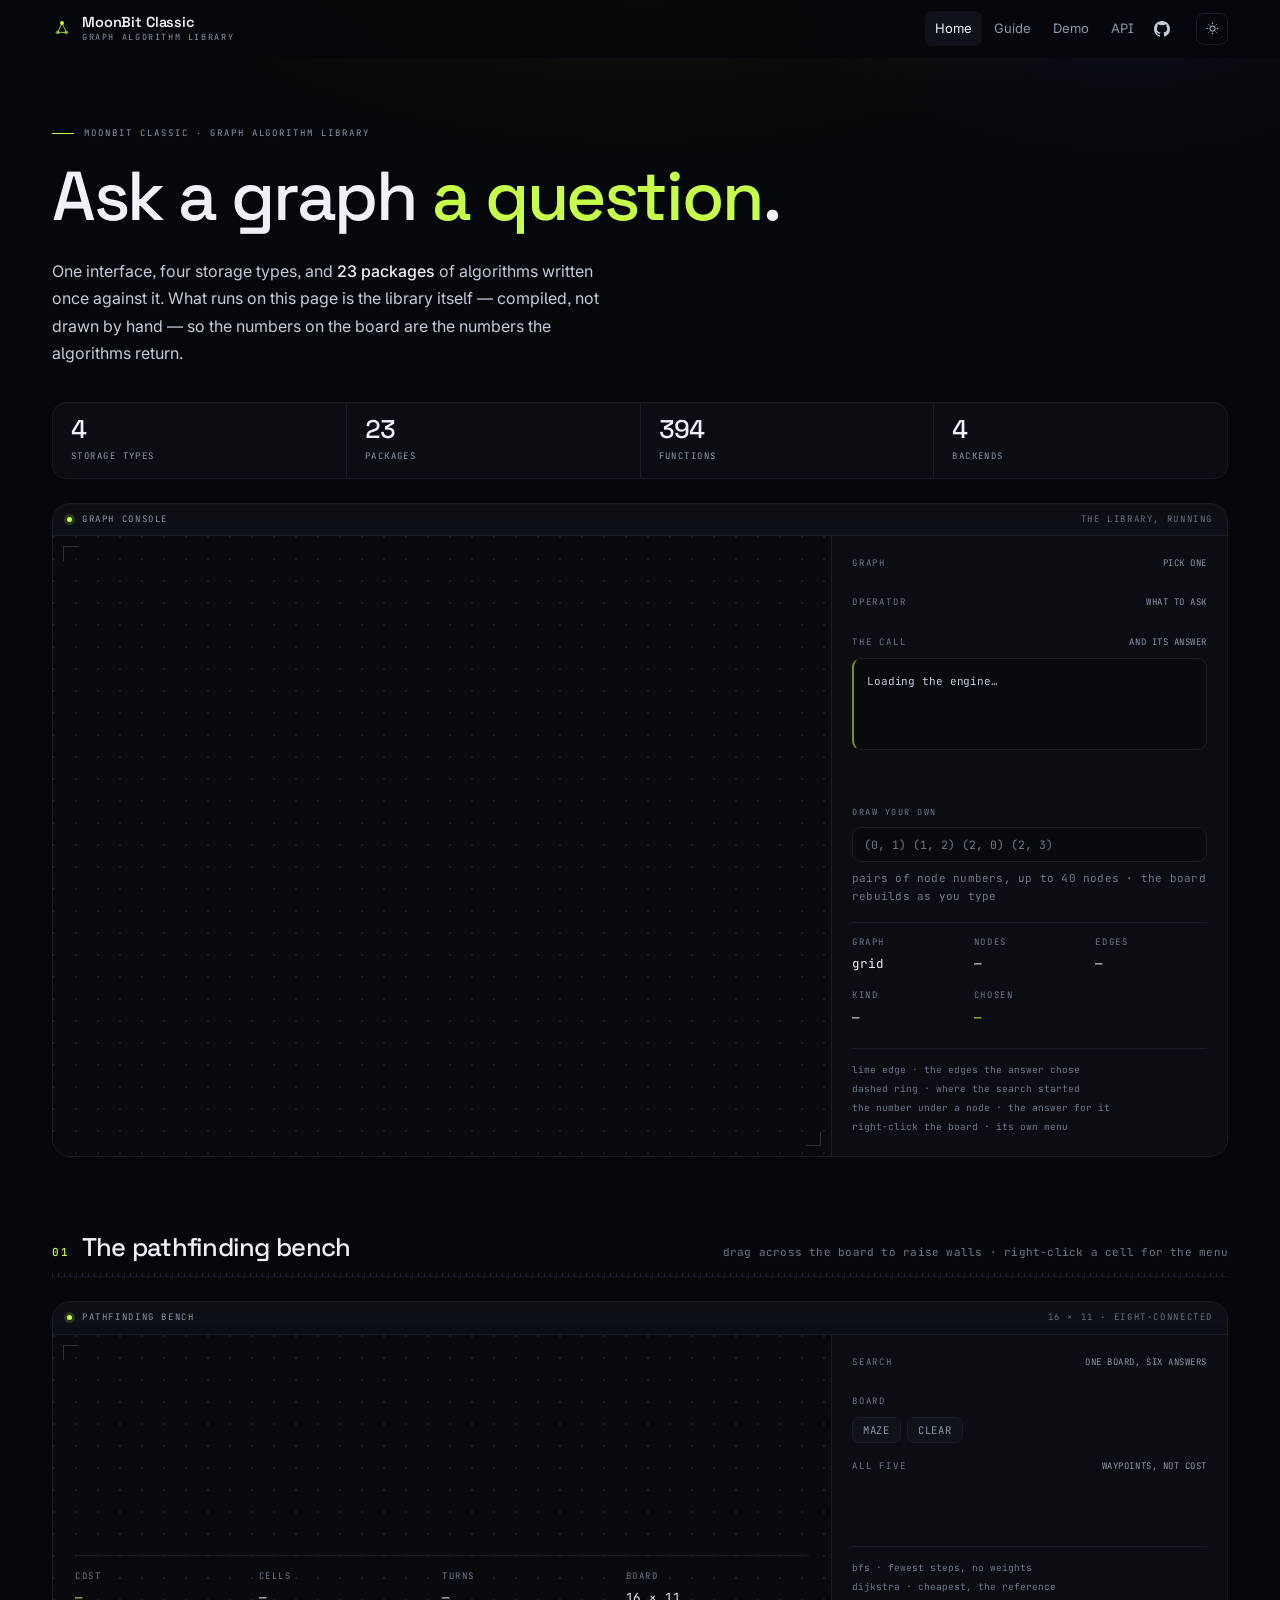
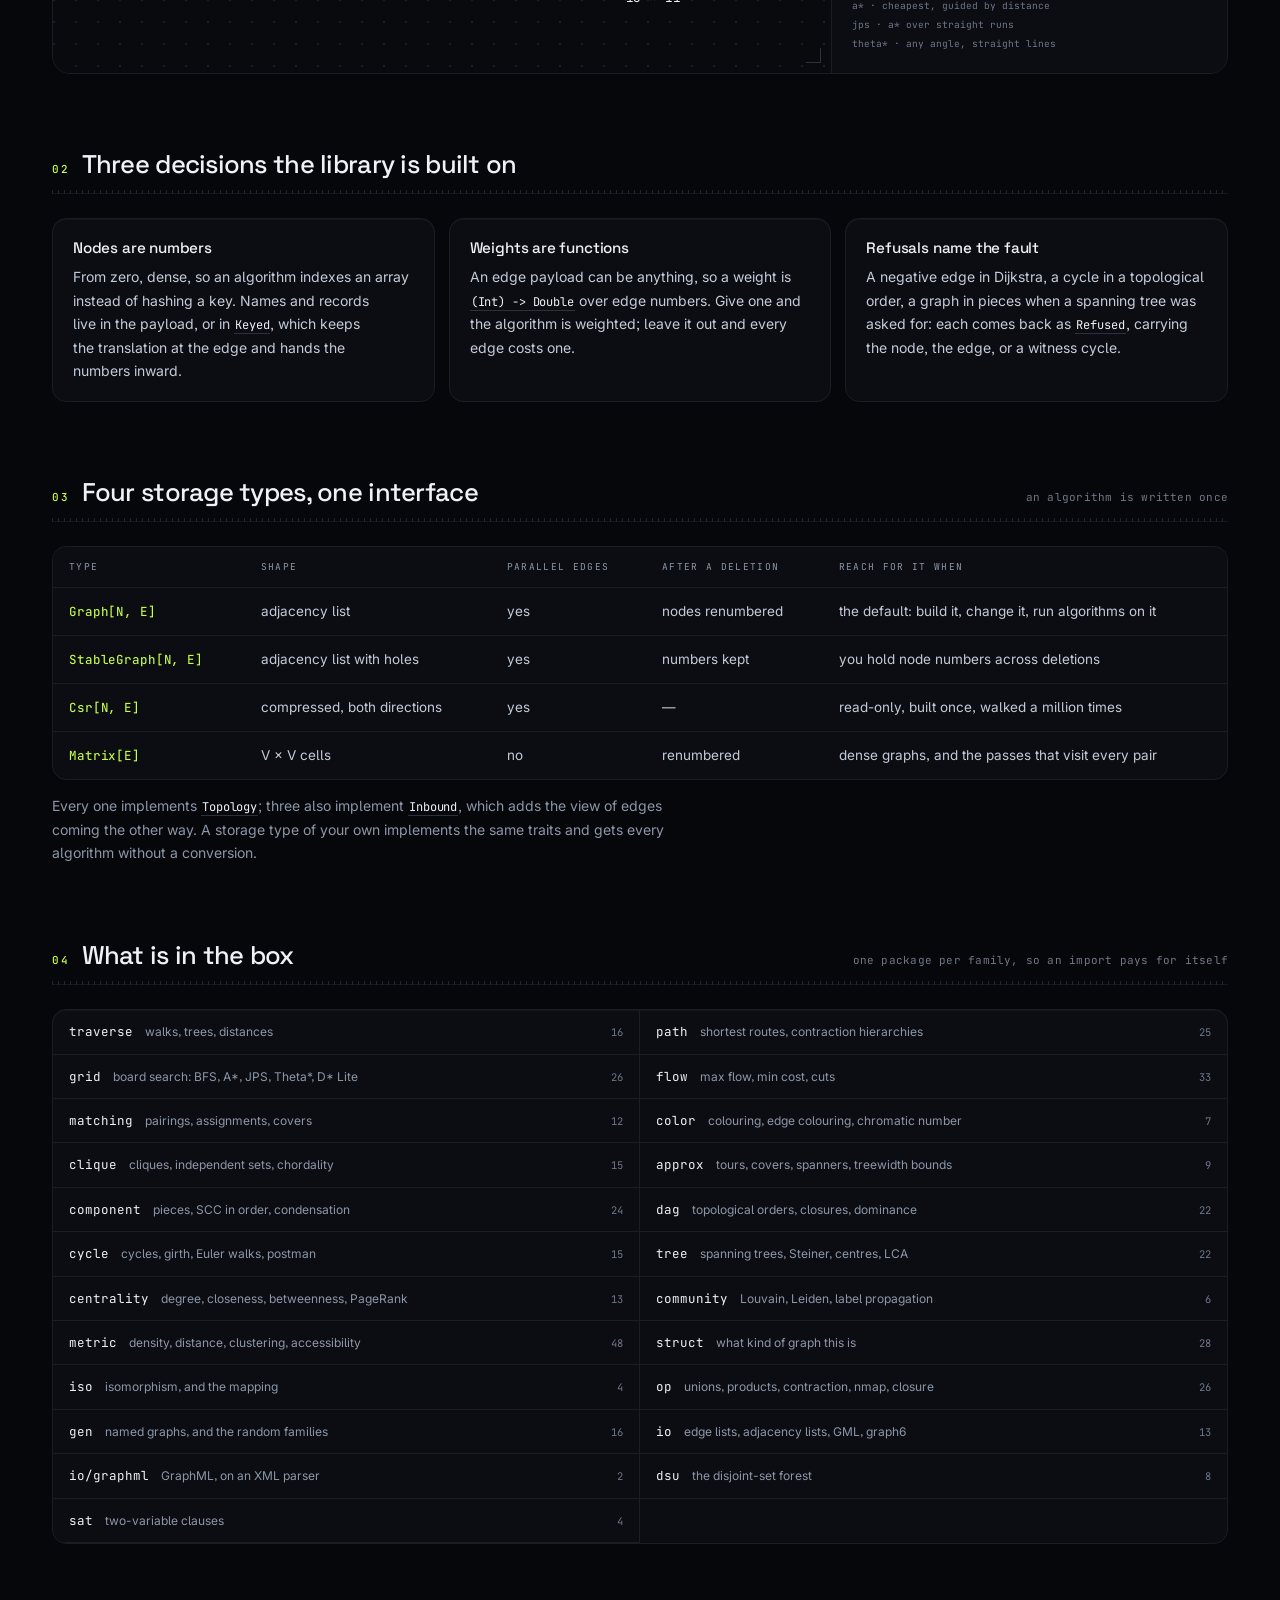
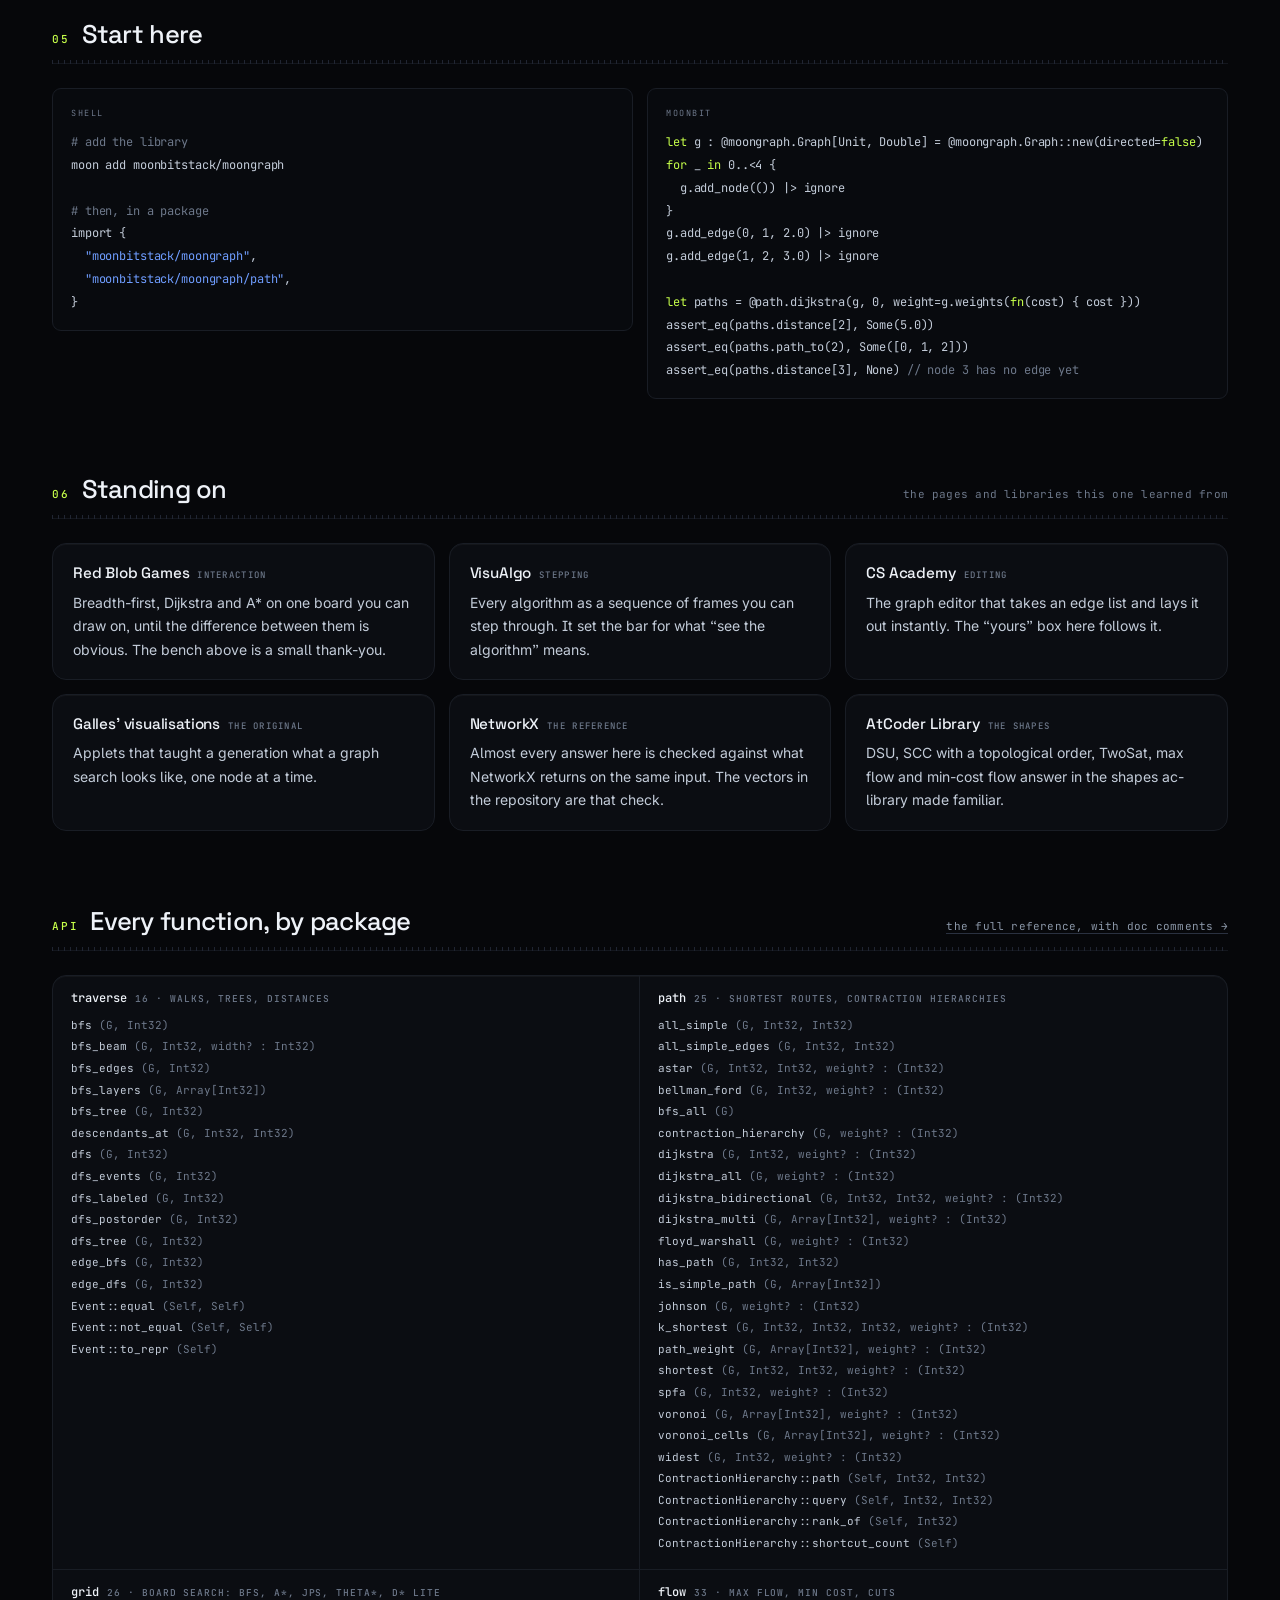
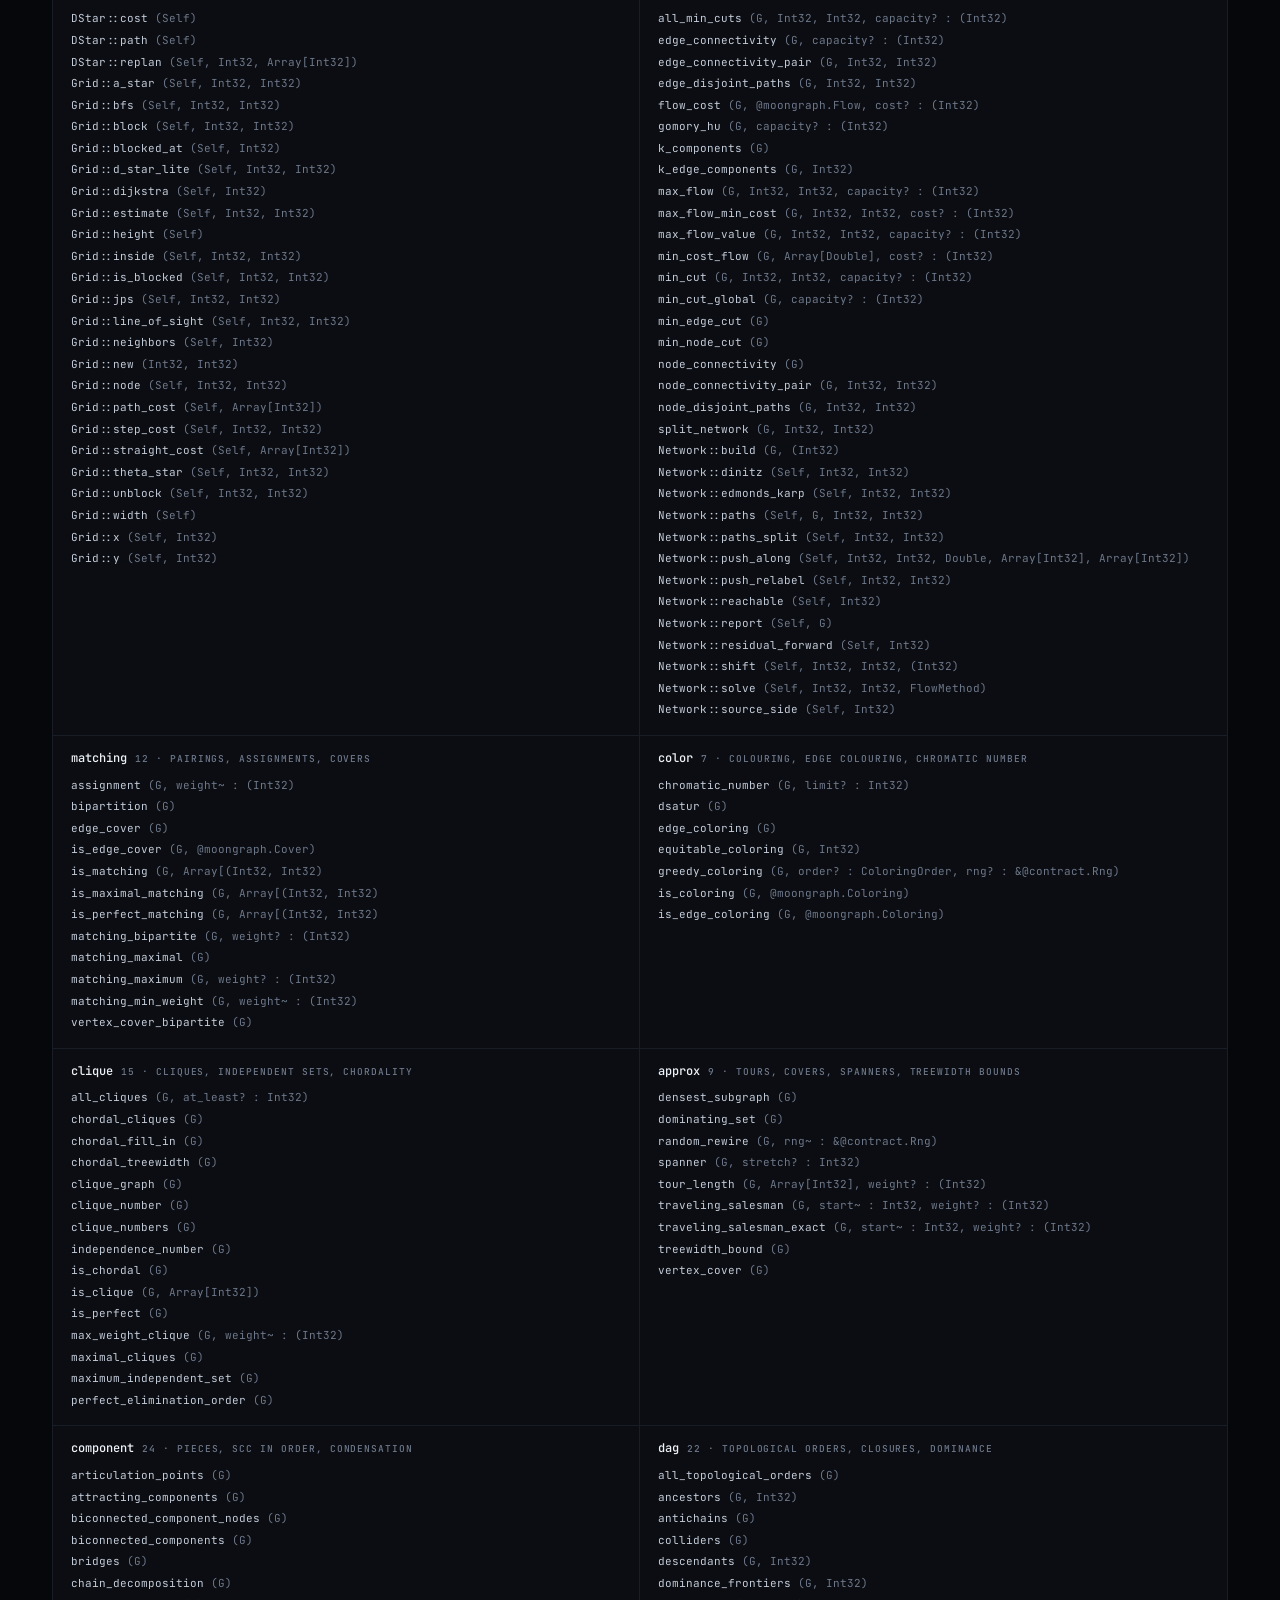
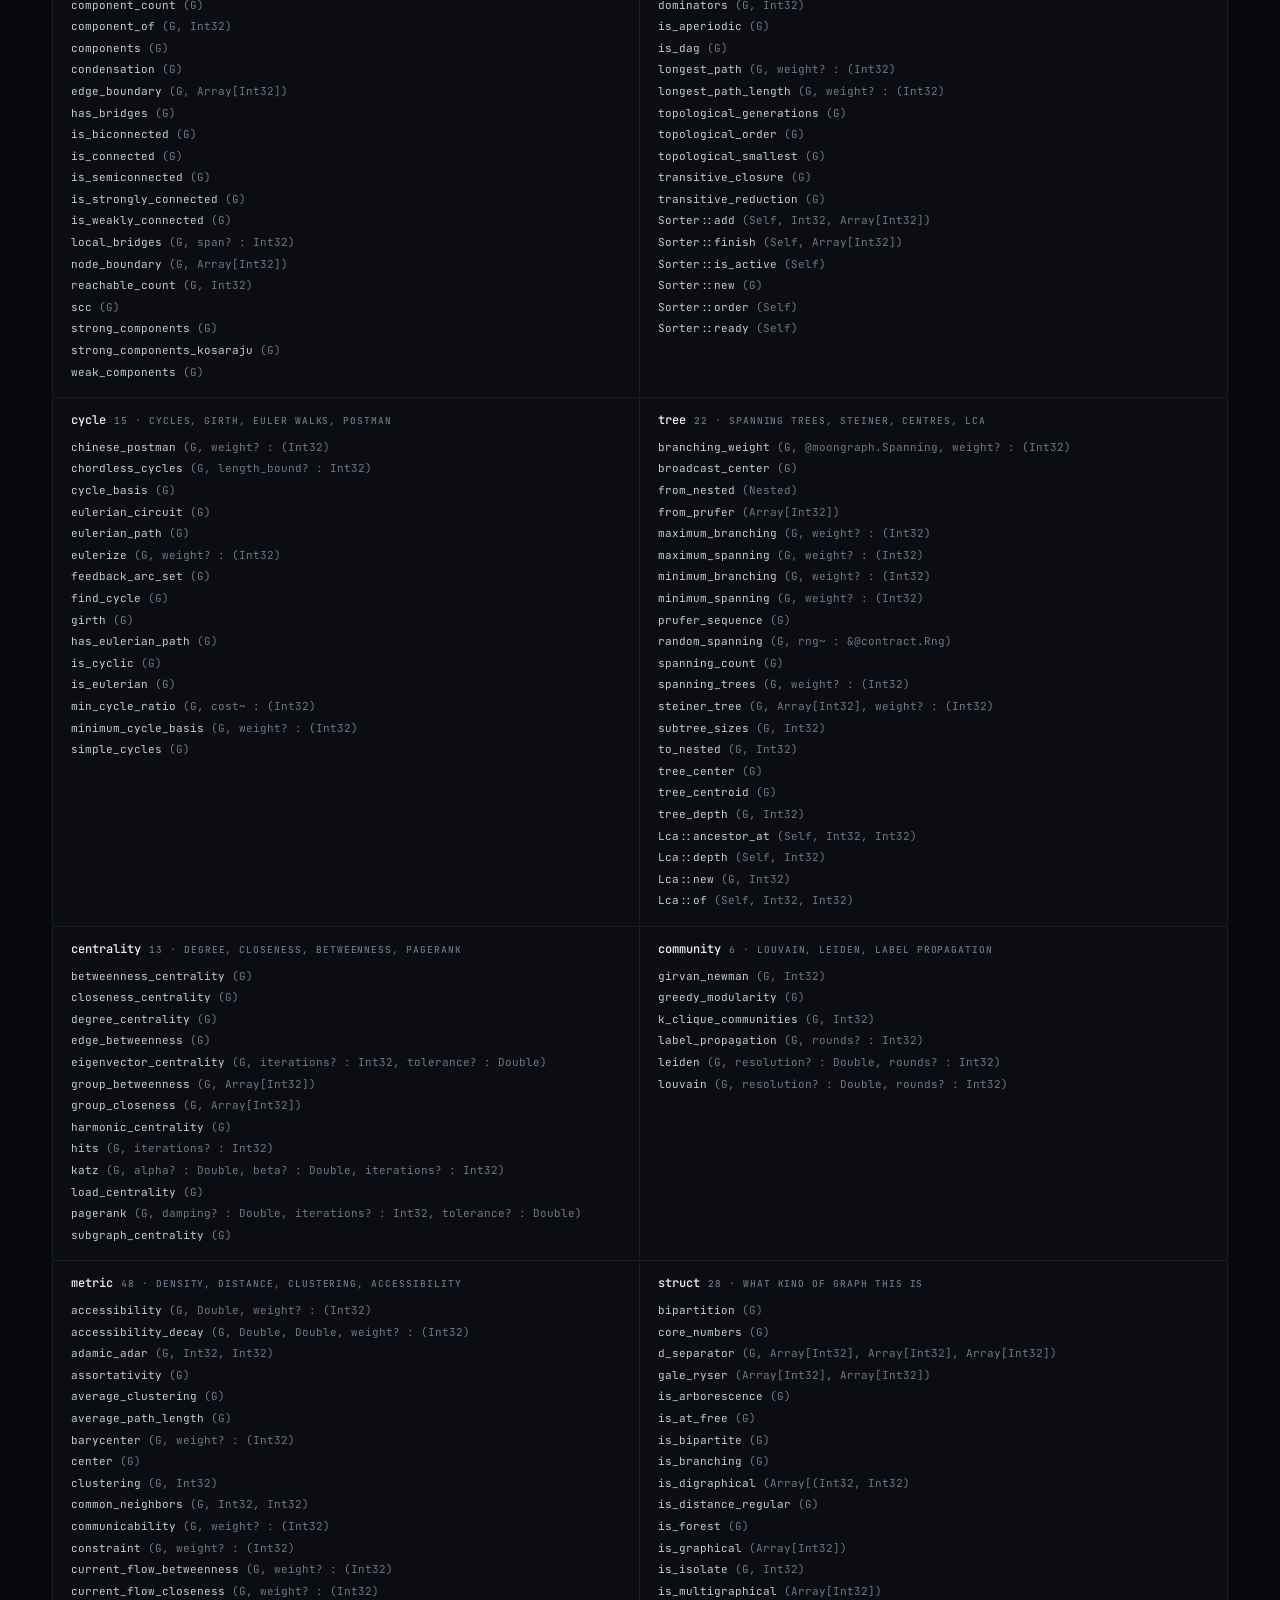
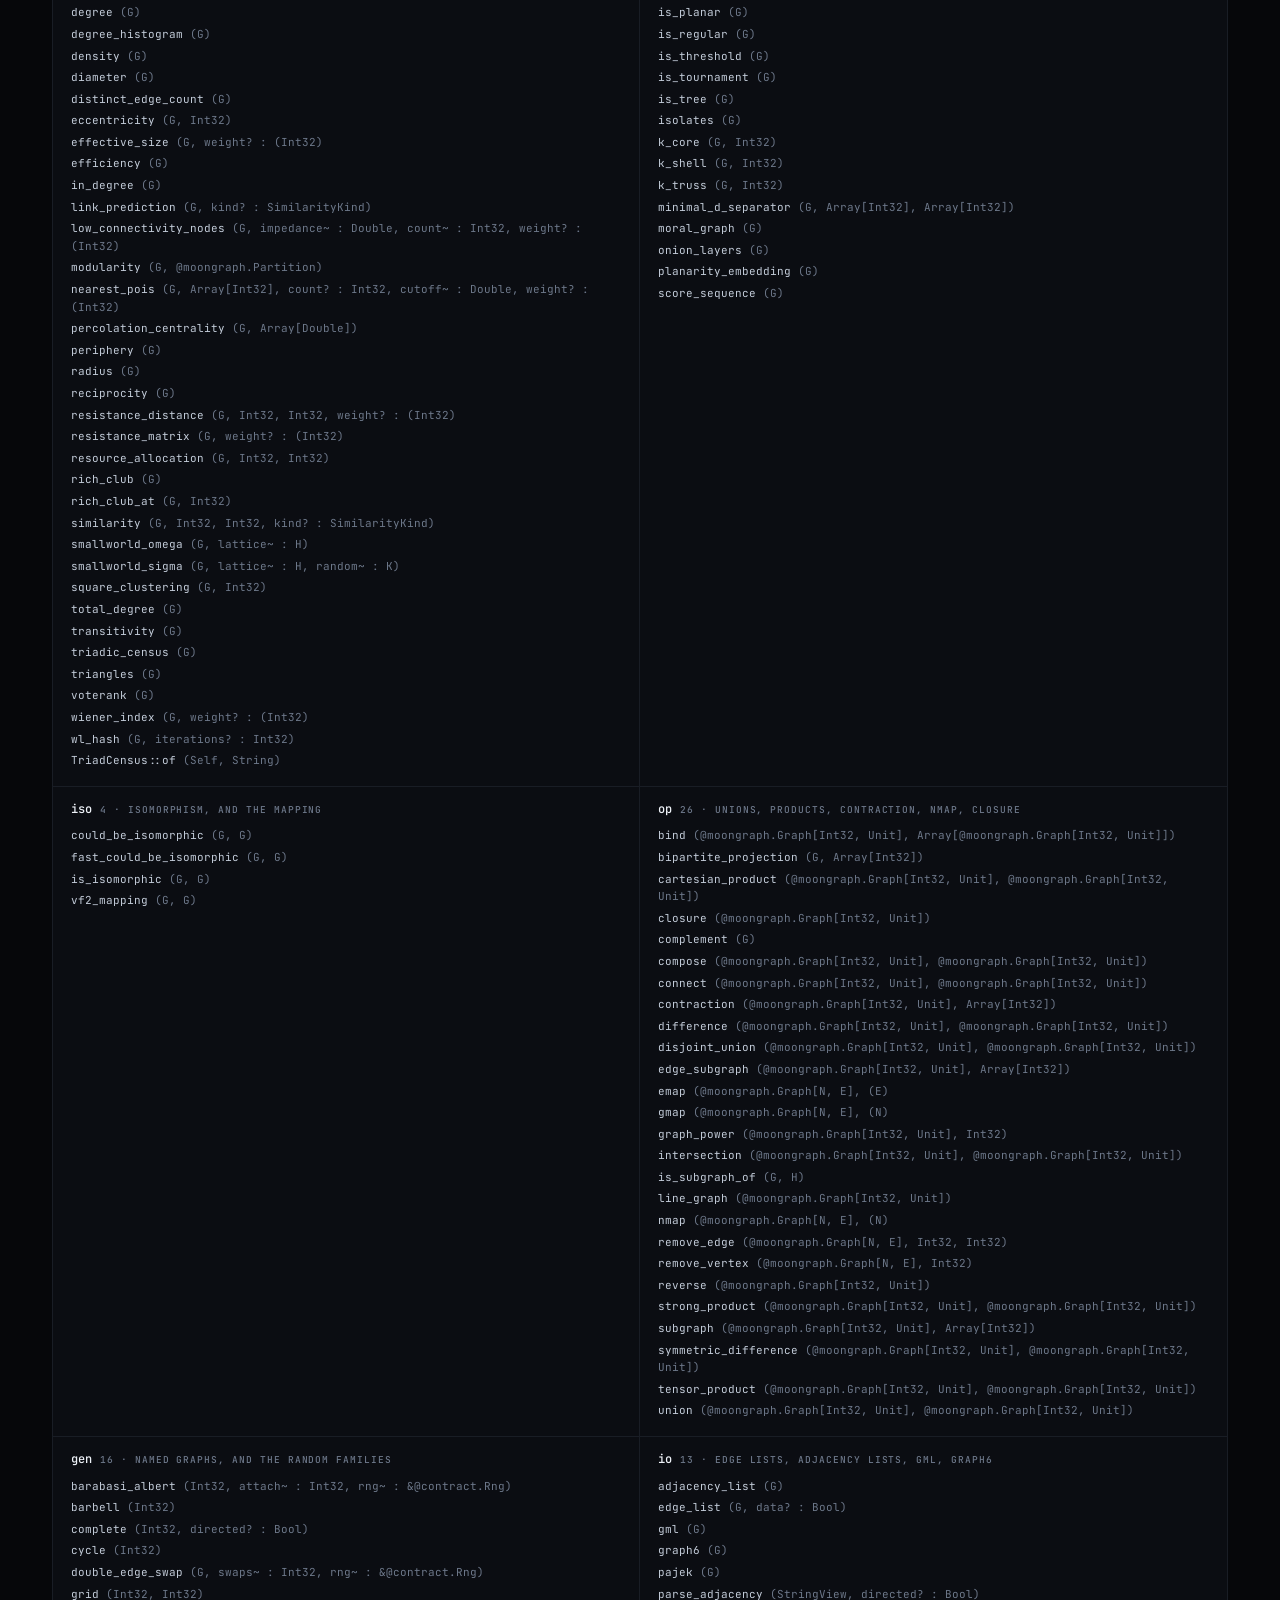
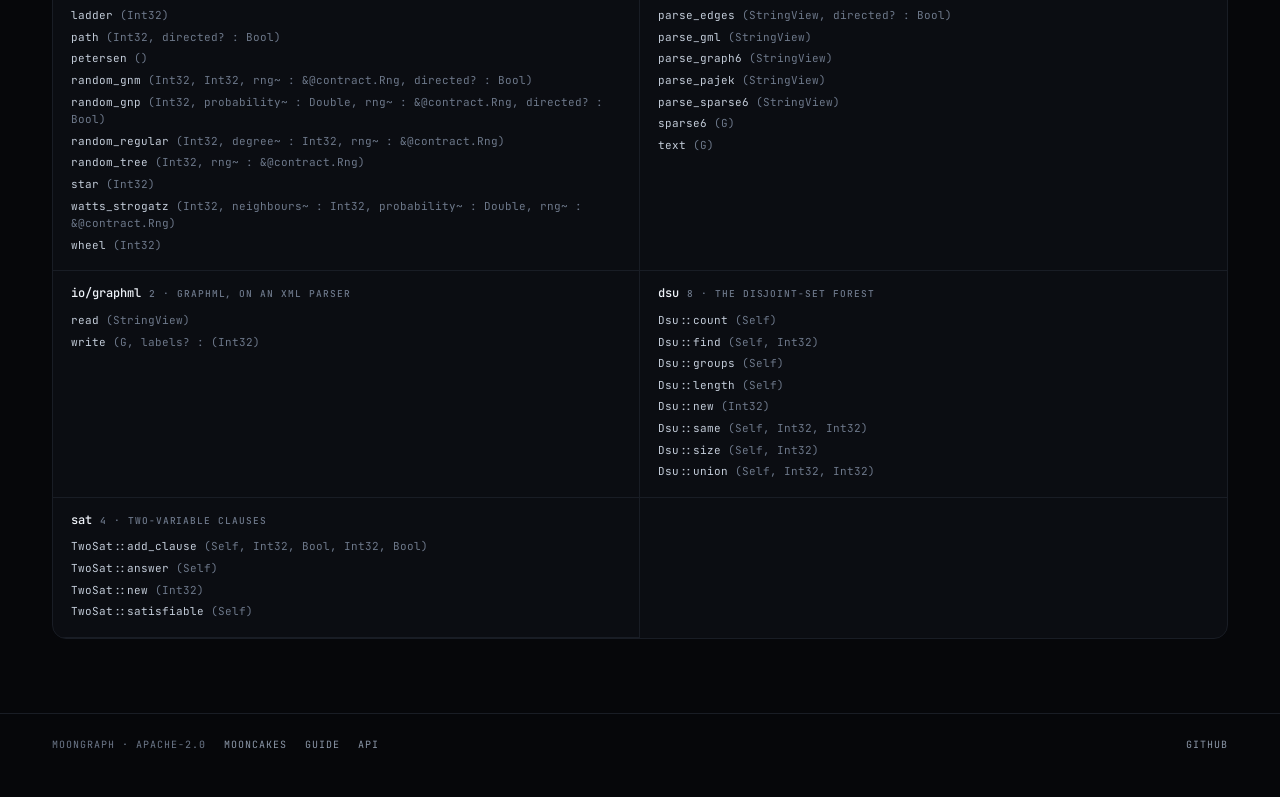
==== commit fb1f05ce: "docs(guide): the code the site shows is the code the tests run. The guide's blocks were written into" ====
--- a/docs/index.html
+++ b/docs/index.html
@@ -296,14 +296,17 @@
 }</code></pre>
       </div>
       <div>
-        <pre data-lang="moonbit"><code><span class="k">let</span> g : @moongraph.Graph[Unit, Double] = @moongraph.Graph::new(directed=false)
-<span class="k">for</span> _ <span class="k">in</span> 0..&lt;4 { g.add_node(()) |> ignore }
-g.add_edge(0, 1, 2.0) |> ignore
-g.add_edge(1, 2, 3.0) |> ignore
+        <pre data-lang="moonbit"><code data-snippet="index/dijkstra"><span class="k">let</span> g : @moongraph.Graph[Unit, Double] = @moongraph.Graph::new(directed=<span class="k">false</span>)
+<span class="k">for</span> _ <span class="k">in</span> 0..&lt;4 {
+  g.add_node(()) |&gt; ignore
+}
+g.add_edge(0, 1, 2.0) |&gt; ignore
+g.add_edge(1, 2, 3.0) |&gt; ignore
 
 <span class="k">let</span> paths = @path.dijkstra(g, 0, weight=g.weights(<span class="k">fn</span>(cost) { cost }))
-paths.distance[2]      <span class="c">// Some(5.0)</span>
-paths.path_to(2)       <span class="c">// Some([0, 1, 2])</span></code></pre>
+assert_eq(paths.distance[2], Some(5.0))
+assert_eq(paths.path_to(2), Some([0, 1, 2]))
+assert_eq(paths.distance[3], None) <span class="c">// node 3 has no edge yet</span></code></pre>
       </div>
     </div>
   </div>
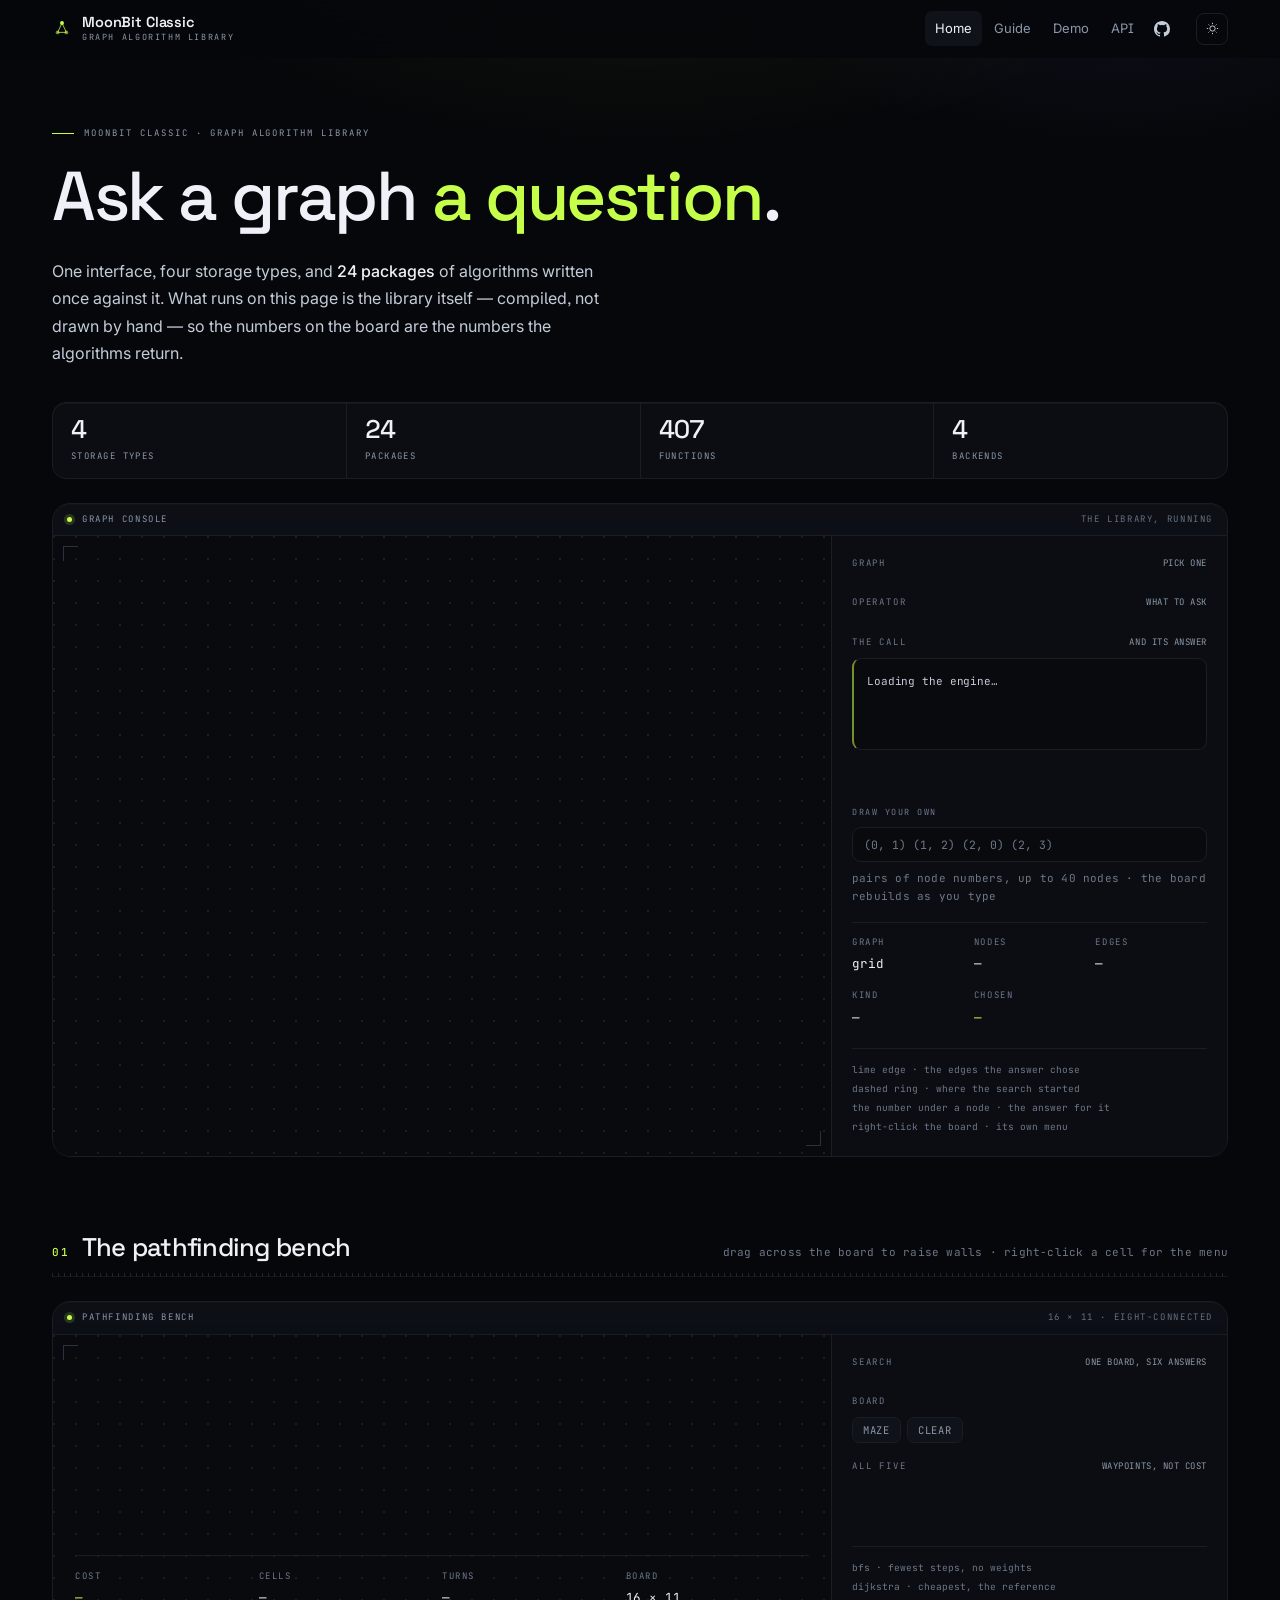
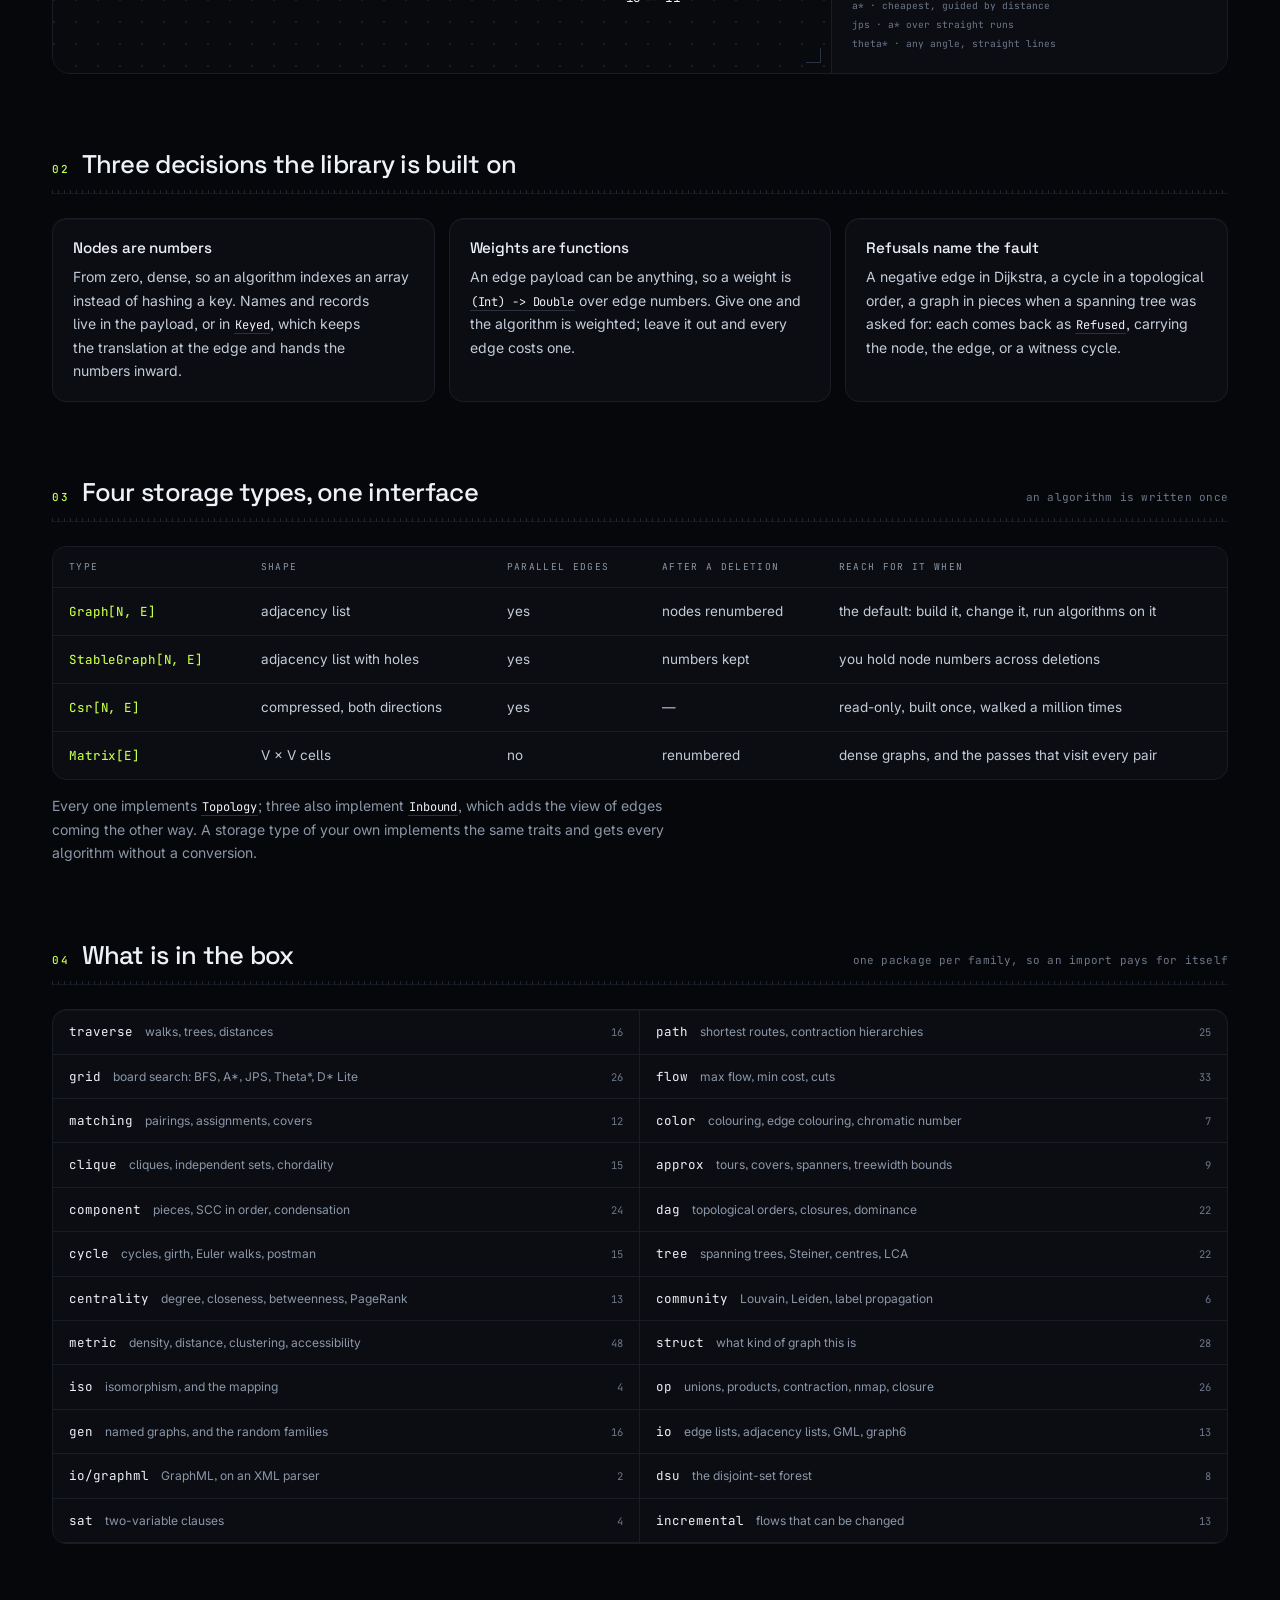
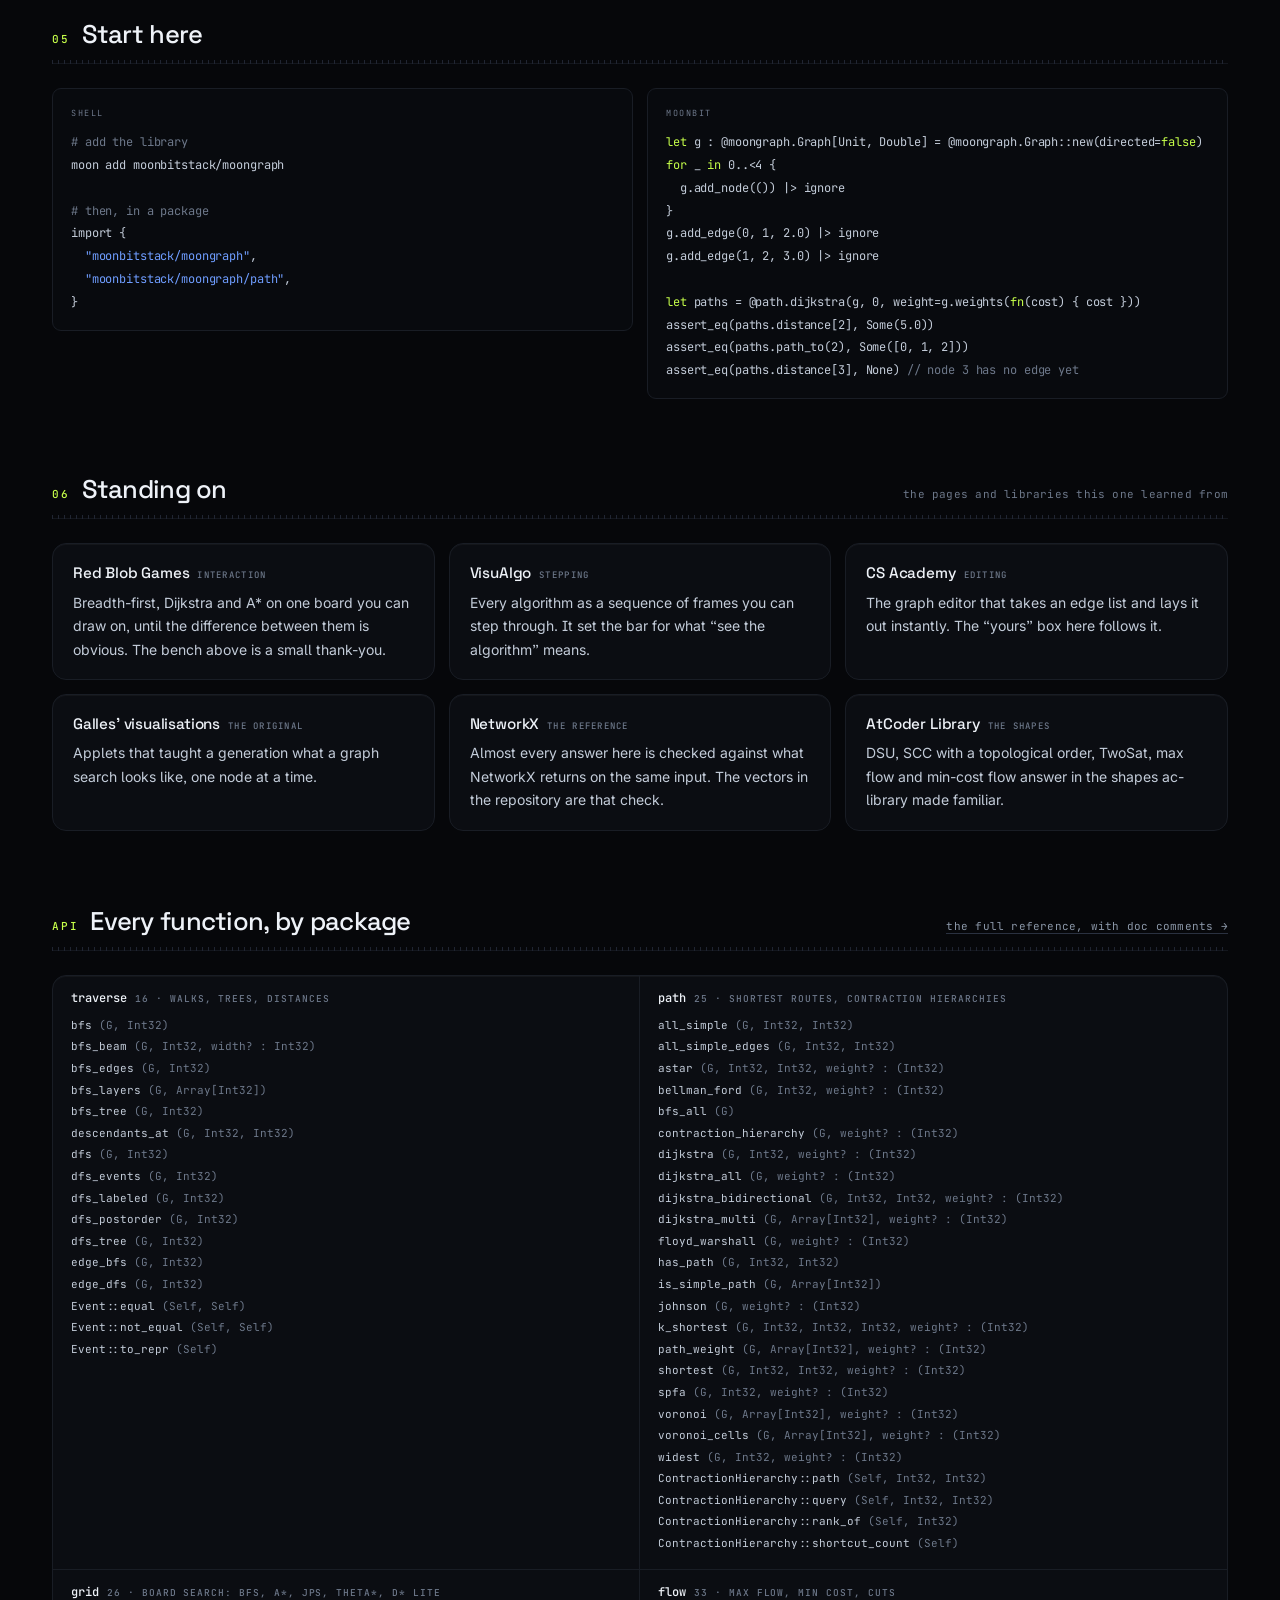
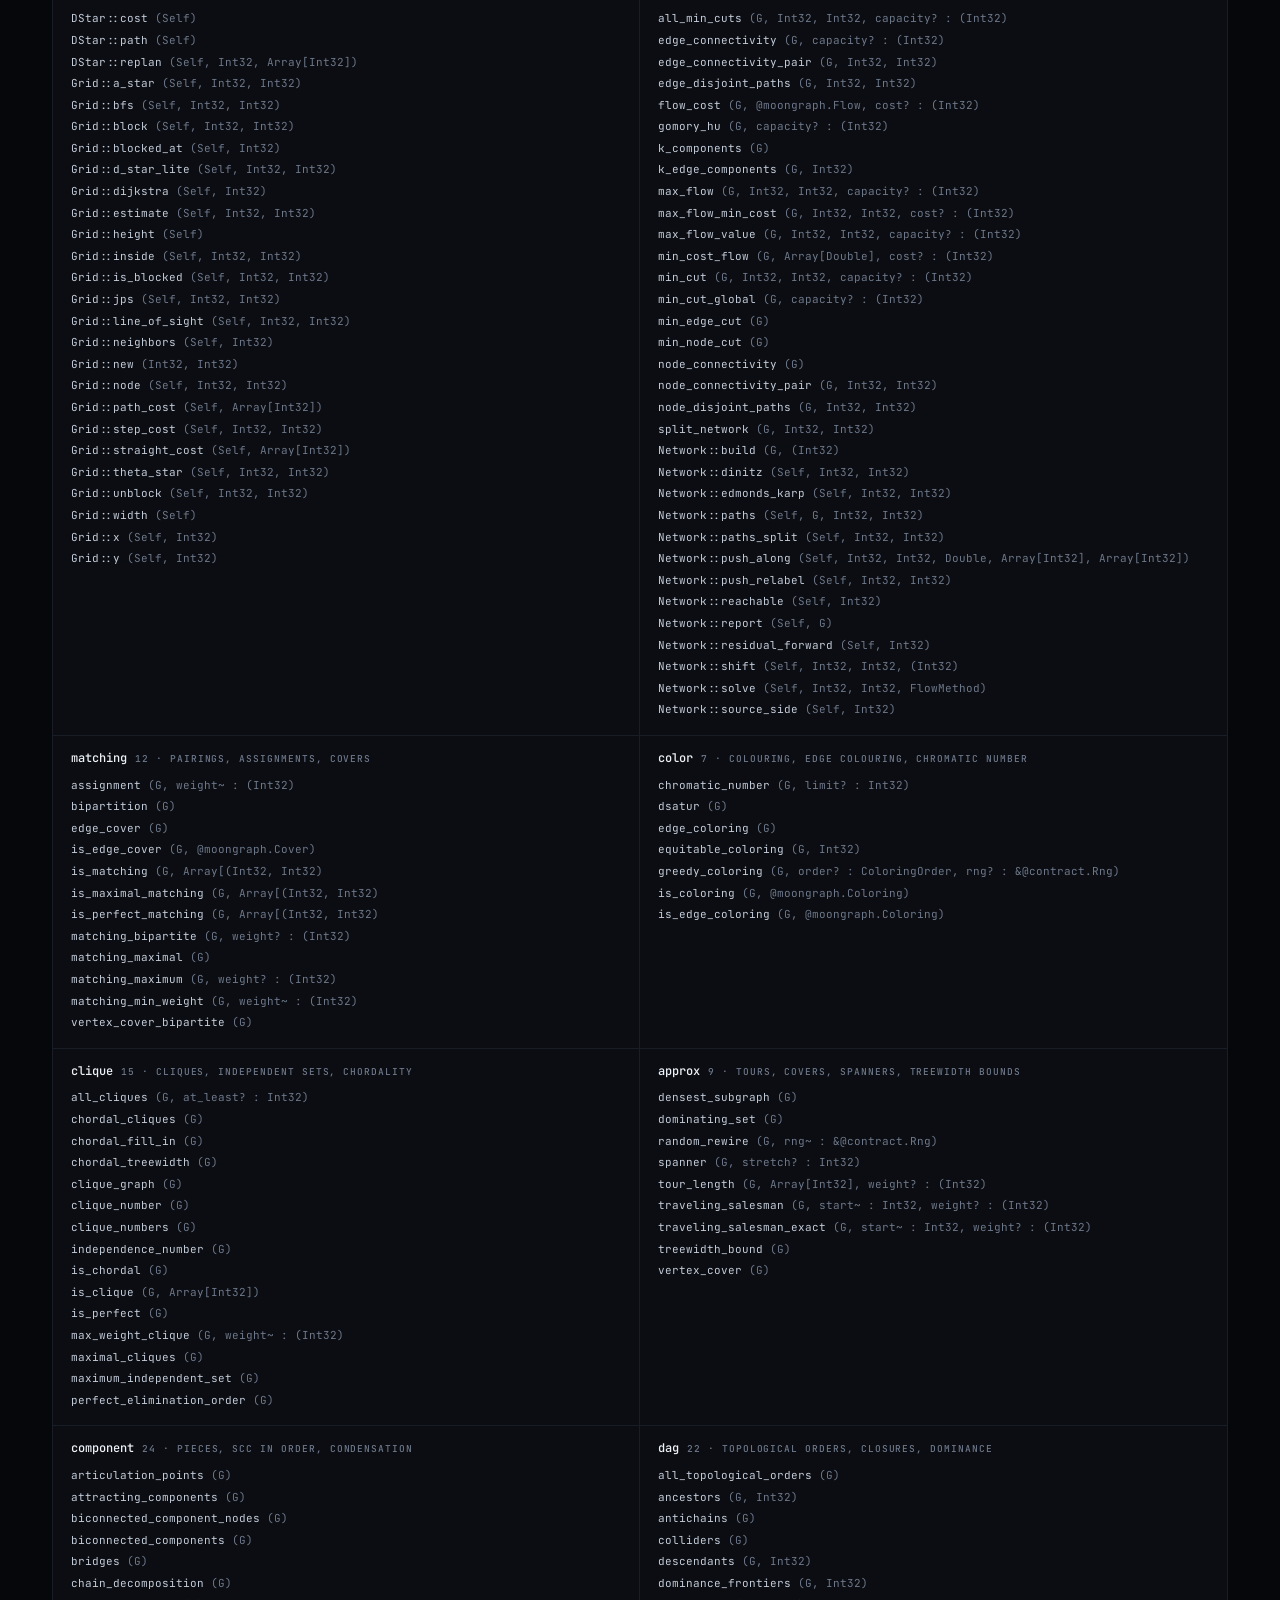
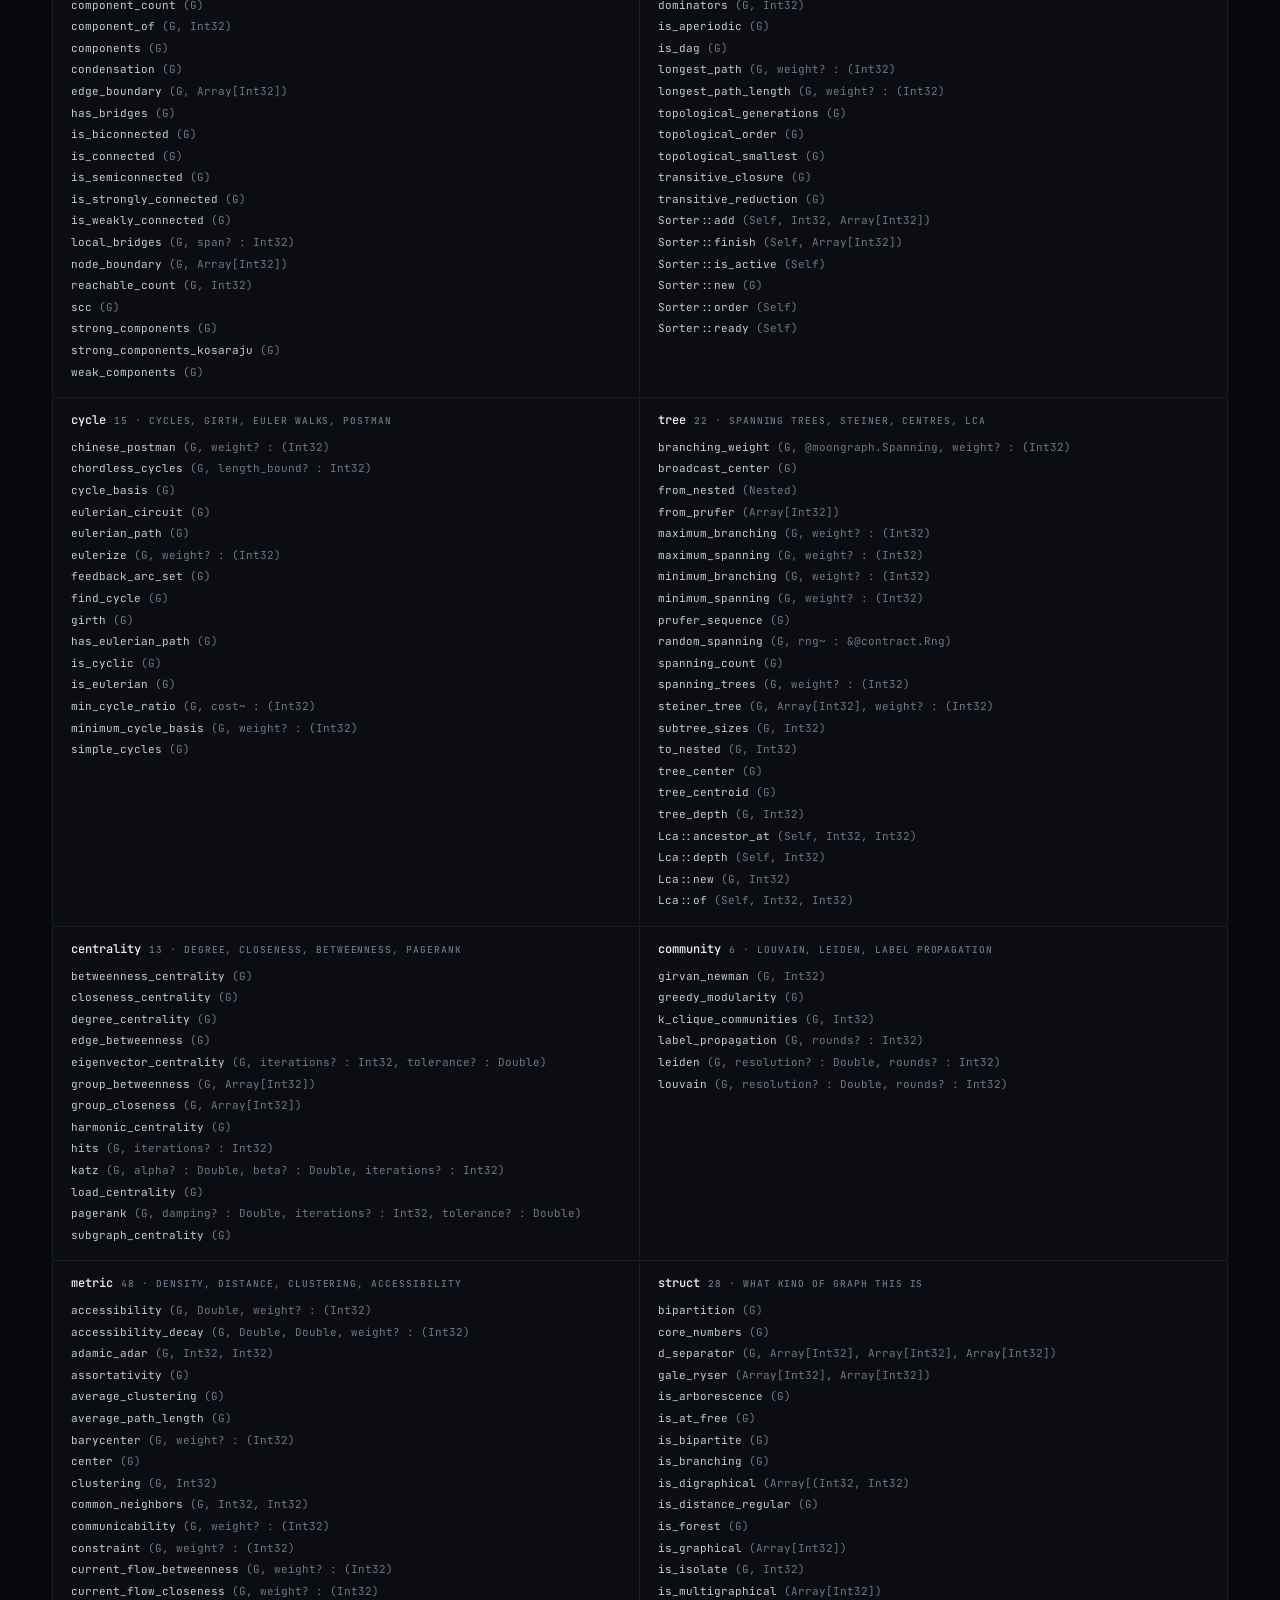
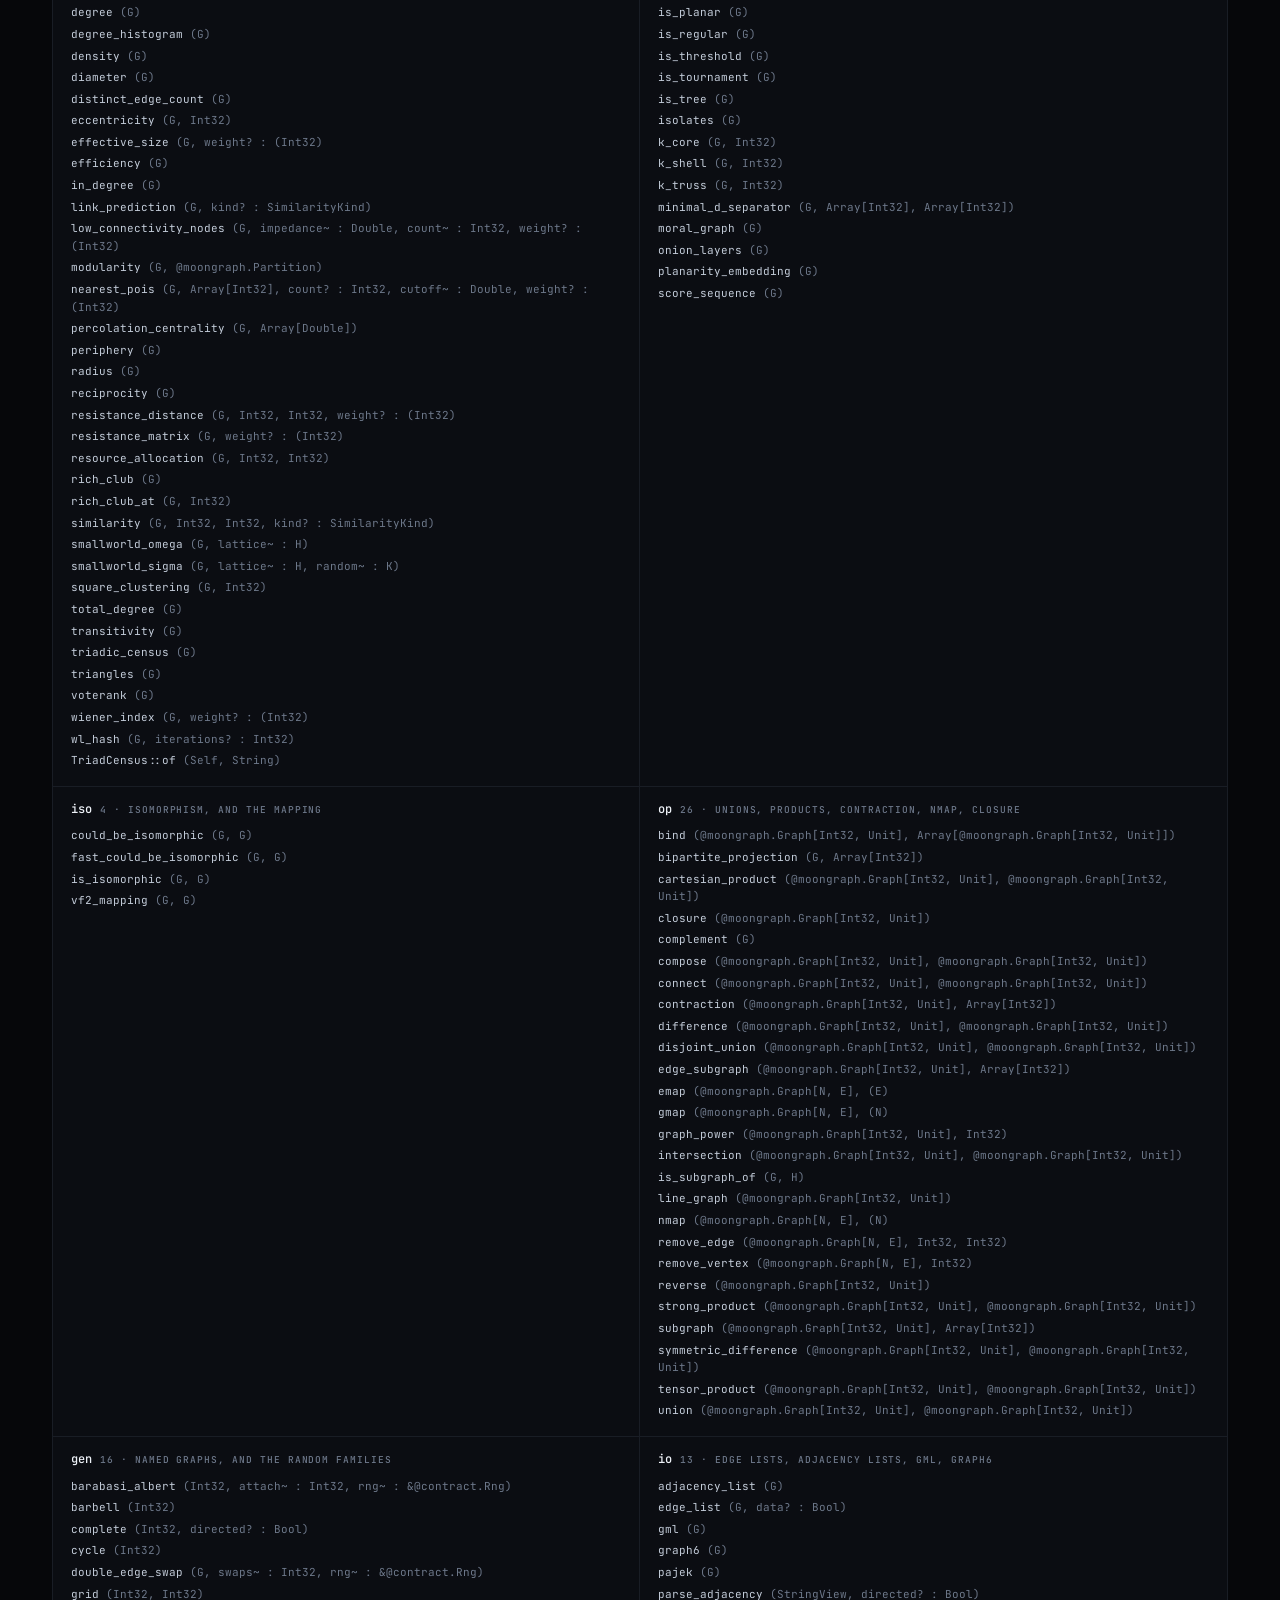
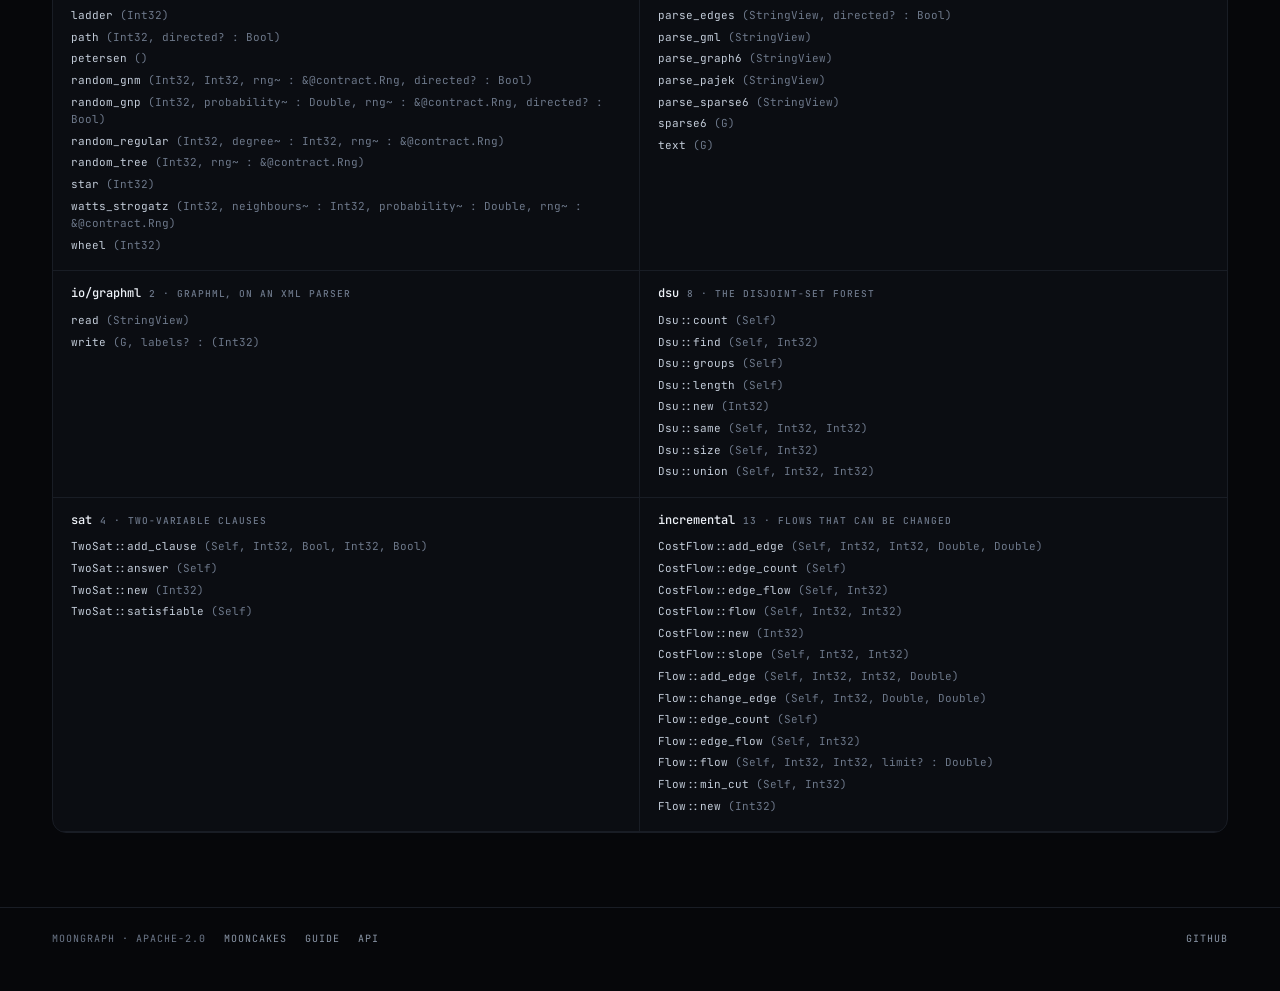
==== commit bc4b7148: "docs: the four families on the guide, and what the corpus now answers. The guide had no page for boa" ====
--- a/docs/index.html
+++ b/docs/index.html
@@ -47,15 +47,15 @@
     <p class="kicker">MoonBit Classic · graph algorithm library</p>
     <h1>Ask a graph <em>a question</em>.</h1>
     <p class="lede">
-      One interface, four storage types, and <strong><span data-count="packages">23</span> packages</strong>
+      One interface, four storage types, and <strong><span data-count="packages">24</span> packages</strong>
       of algorithms written once against it. What runs on this page is the library itself — compiled,
       not drawn by hand — so the numbers on the board are the numbers the algorithms return.
     </p>
 
     <div class="facts">
       <div class="fact"><div class="n">4</div><div class="l">storage types</div></div>
-      <div class="fact"><div class="n" data-count="packages">23</div><div class="l">packages</div></div>
-      <div class="fact"><div class="n" data-count="functions">394</div><div class="l">functions</div></div>
+      <div class="fact"><div class="n" data-count="packages">24</div><div class="l">packages</div></div>
+      <div class="fact"><div class="n" data-count="functions">407</div><div class="l">functions</div></div>
       <div class="fact"><div class="n">4</div><div class="l">backends</div></div>
     </div>
 
@@ -273,6 +273,7 @@
       <a class="pkg-row" href="api.html#graphml"><span class="p">io/graphml</span><span class="a">GraphML, on an XML parser</span><span class="c">2</span></a>
       <a class="pkg-row" href="api.html#dsu"><span class="p">dsu</span><span class="a">the disjoint-set forest</span><span class="c">8</span></a>
       <a class="pkg-row" href="api.html#sat"><span class="p">sat</span><span class="a">two-variable clauses</span><span class="c">4</span></a>
+      <a class="pkg-row" href="api.html#incremental"><span class="p">incremental</span><span class="a">flows that can be changed</span><span class="c">13</span></a>
     </div>
   </div>
 </section>
@@ -381,6 +382,7 @@
 <div class="pkg"><h2>io/graphml<span class="count">2 · GraphML, on an XML parser</span></h2><div class="item"><div class="sig"><span class="name">read</span> <span class="ty">(StringView)</span></div></div><div class="item"><div class="sig"><span class="name">write</span> <span class="ty">(G, labels? : (Int32)</span></div></div></div>
 <div class="pkg"><h2>dsu<span class="count">8 · the disjoint-set forest</span></h2><div class="item"><div class="sig"><span class="name">Dsu::count</span> <span class="ty">(Self)</span></div></div><div class="item"><div class="sig"><span class="name">Dsu::find</span> <span class="ty">(Self, Int32)</span></div></div><div class="item"><div class="sig"><span class="name">Dsu::groups</span> <span class="ty">(Self)</span></div></div><div class="item"><div class="sig"><span class="name">Dsu::length</span> <span class="ty">(Self)</span></div></div><div class="item"><div class="sig"><span class="name">Dsu::new</span> <span class="ty">(Int32)</span></div></div><div class="item"><div class="sig"><span class="name">Dsu::same</span> <span class="ty">(Self, Int32, Int32)</span></div></div><div class="item"><div class="sig"><span class="name">Dsu::size</span> <span class="ty">(Self, Int32)</span></div></div><div class="item"><div class="sig"><span class="name">Dsu::union</span> <span class="ty">(Self, Int32, Int32)</span></div></div></div>
 <div class="pkg"><h2>sat<span class="count">4 · two-variable clauses</span></h2><div class="item"><div class="sig"><span class="name">TwoSat::add_clause</span> <span class="ty">(Self, Int32, Bool, Int32, Bool)</span></div></div><div class="item"><div class="sig"><span class="name">TwoSat::answer</span> <span class="ty">(Self)</span></div></div><div class="item"><div class="sig"><span class="name">TwoSat::new</span> <span class="ty">(Int32)</span></div></div><div class="item"><div class="sig"><span class="name">TwoSat::satisfiable</span> <span class="ty">(Self)</span></div></div></div>
+<div class="pkg"><h2>incremental<span class="count">13 · flows that can be changed</span></h2><div class="item"><div class="sig"><span class="name">CostFlow::add_edge</span> <span class="ty">(Self, Int32, Int32, Double, Double)</span></div></div><div class="item"><div class="sig"><span class="name">CostFlow::edge_count</span> <span class="ty">(Self)</span></div></div><div class="item"><div class="sig"><span class="name">CostFlow::edge_flow</span> <span class="ty">(Self, Int32)</span></div></div><div class="item"><div class="sig"><span class="name">CostFlow::flow</span> <span class="ty">(Self, Int32, Int32)</span></div></div><div class="item"><div class="sig"><span class="name">CostFlow::new</span> <span class="ty">(Int32)</span></div></div><div class="item"><div class="sig"><span class="name">CostFlow::slope</span> <span class="ty">(Self, Int32, Int32)</span></div></div><div class="item"><div class="sig"><span class="name">Flow::add_edge</span> <span class="ty">(Self, Int32, Int32, Double)</span></div></div><div class="item"><div class="sig"><span class="name">Flow::change_edge</span> <span class="ty">(Self, Int32, Double, Double)</span></div></div><div class="item"><div class="sig"><span class="name">Flow::edge_count</span> <span class="ty">(Self)</span></div></div><div class="item"><div class="sig"><span class="name">Flow::edge_flow</span> <span class="ty">(Self, Int32)</span></div></div><div class="item"><div class="sig"><span class="name">Flow::flow</span> <span class="ty">(Self, Int32, Int32, limit? : Double)</span></div></div><div class="item"><div class="sig"><span class="name">Flow::min_cut</span> <span class="ty">(Self, Int32)</span></div></div><div class="item"><div class="sig"><span class="name">Flow::new</span> <span class="ty">(Int32)</span></div></div></div>
     </div>
   </div>
 </section>
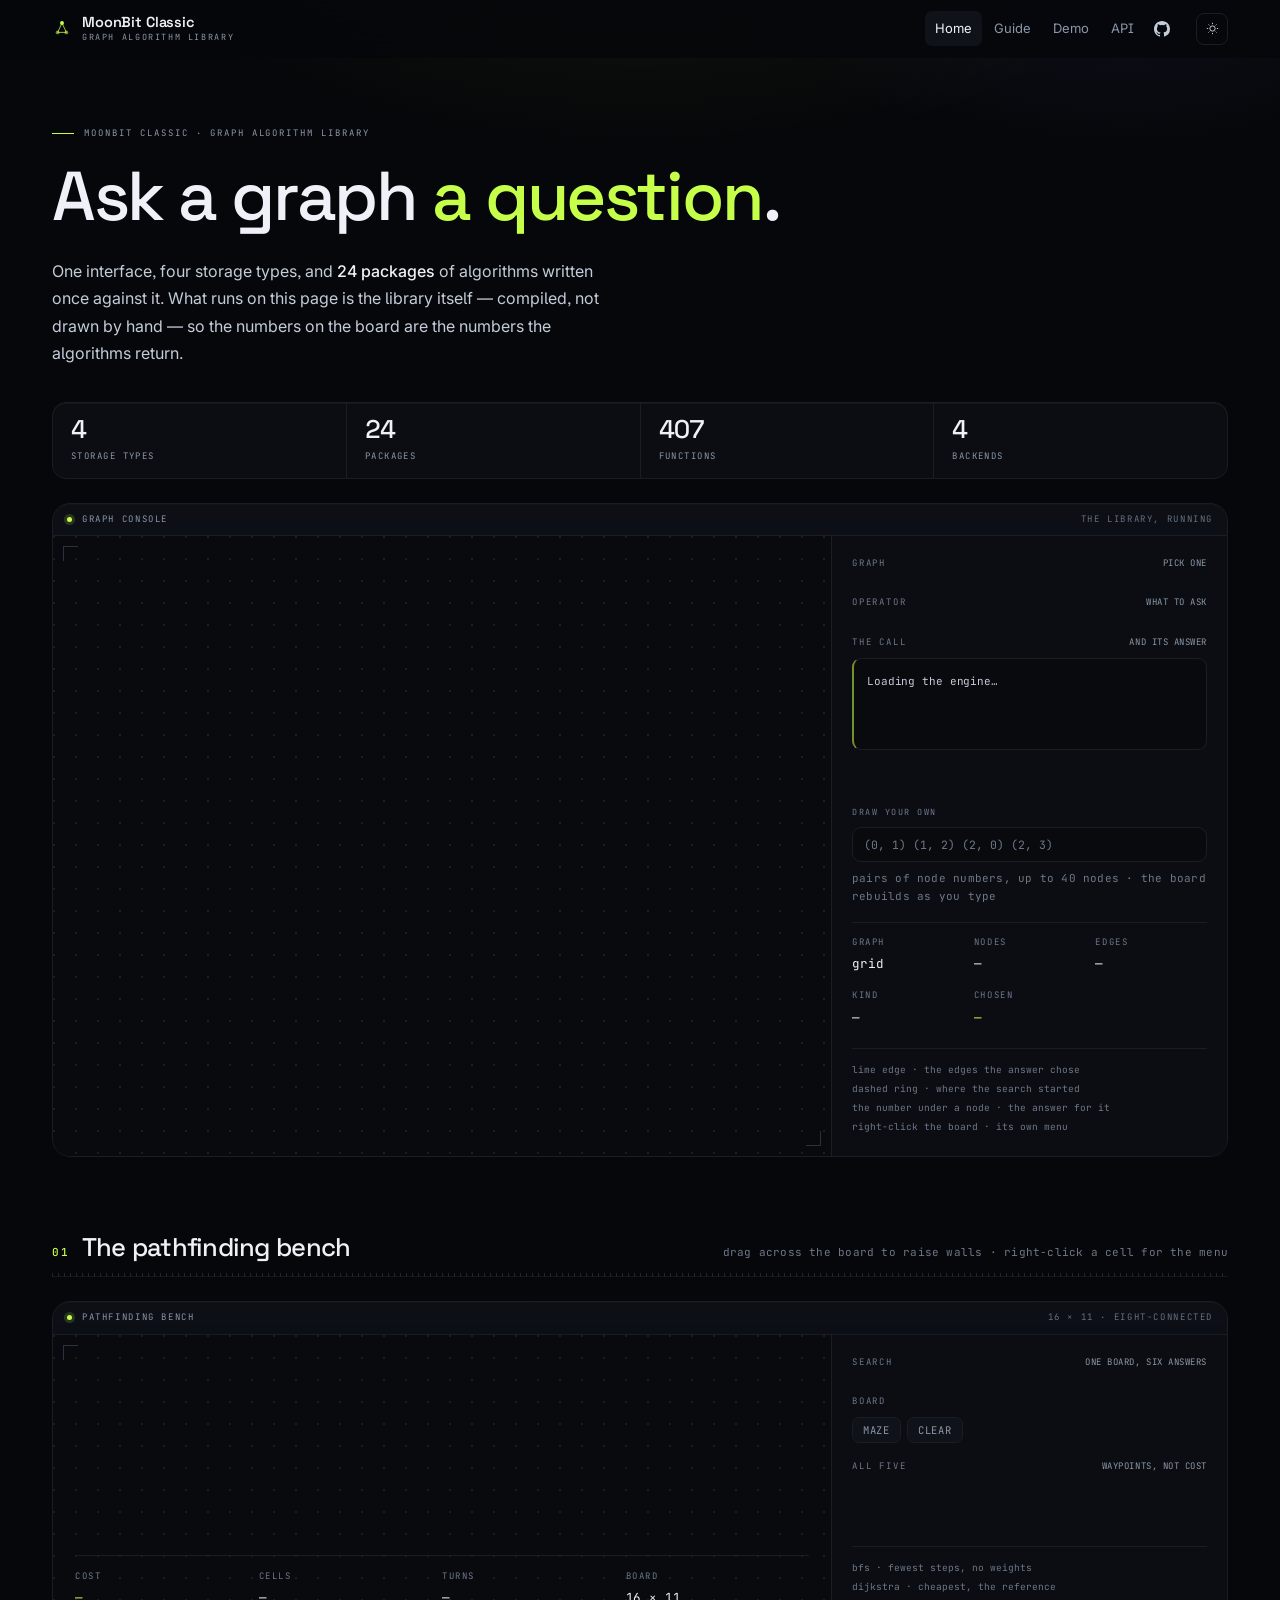
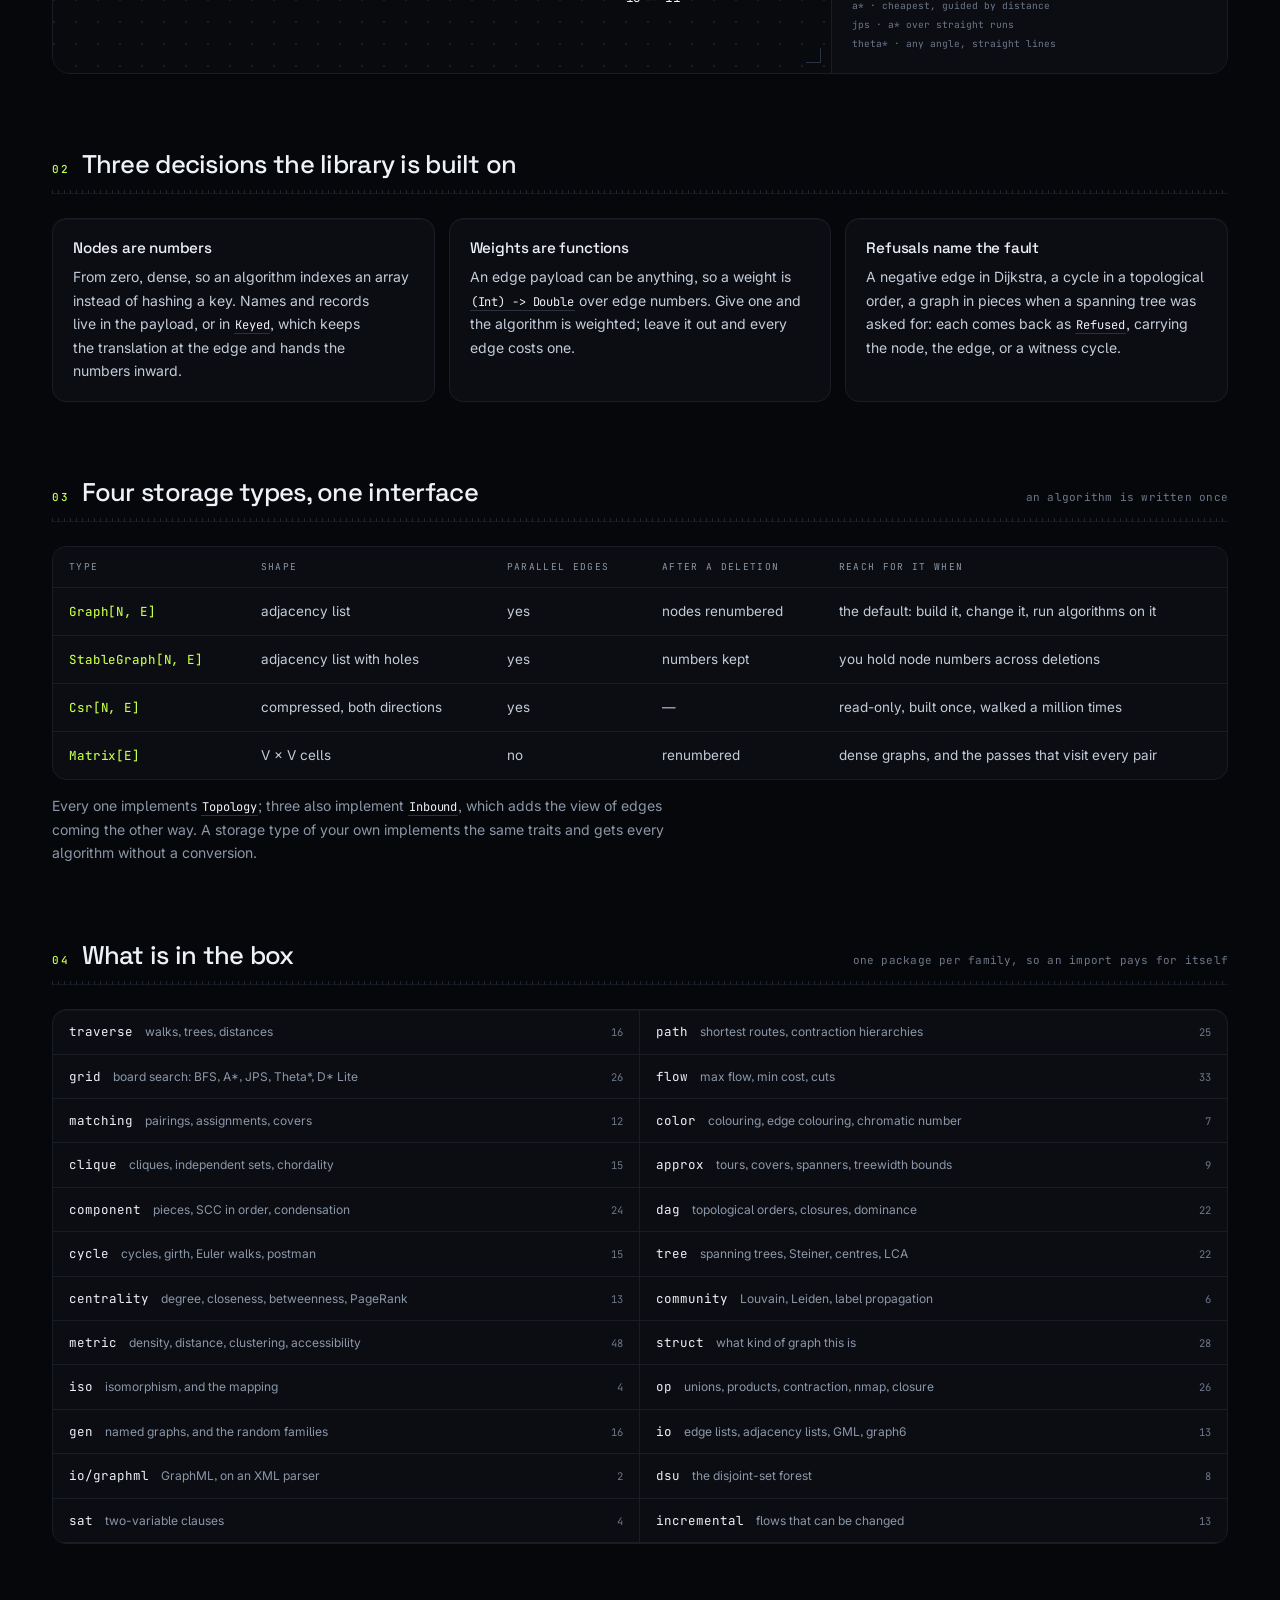
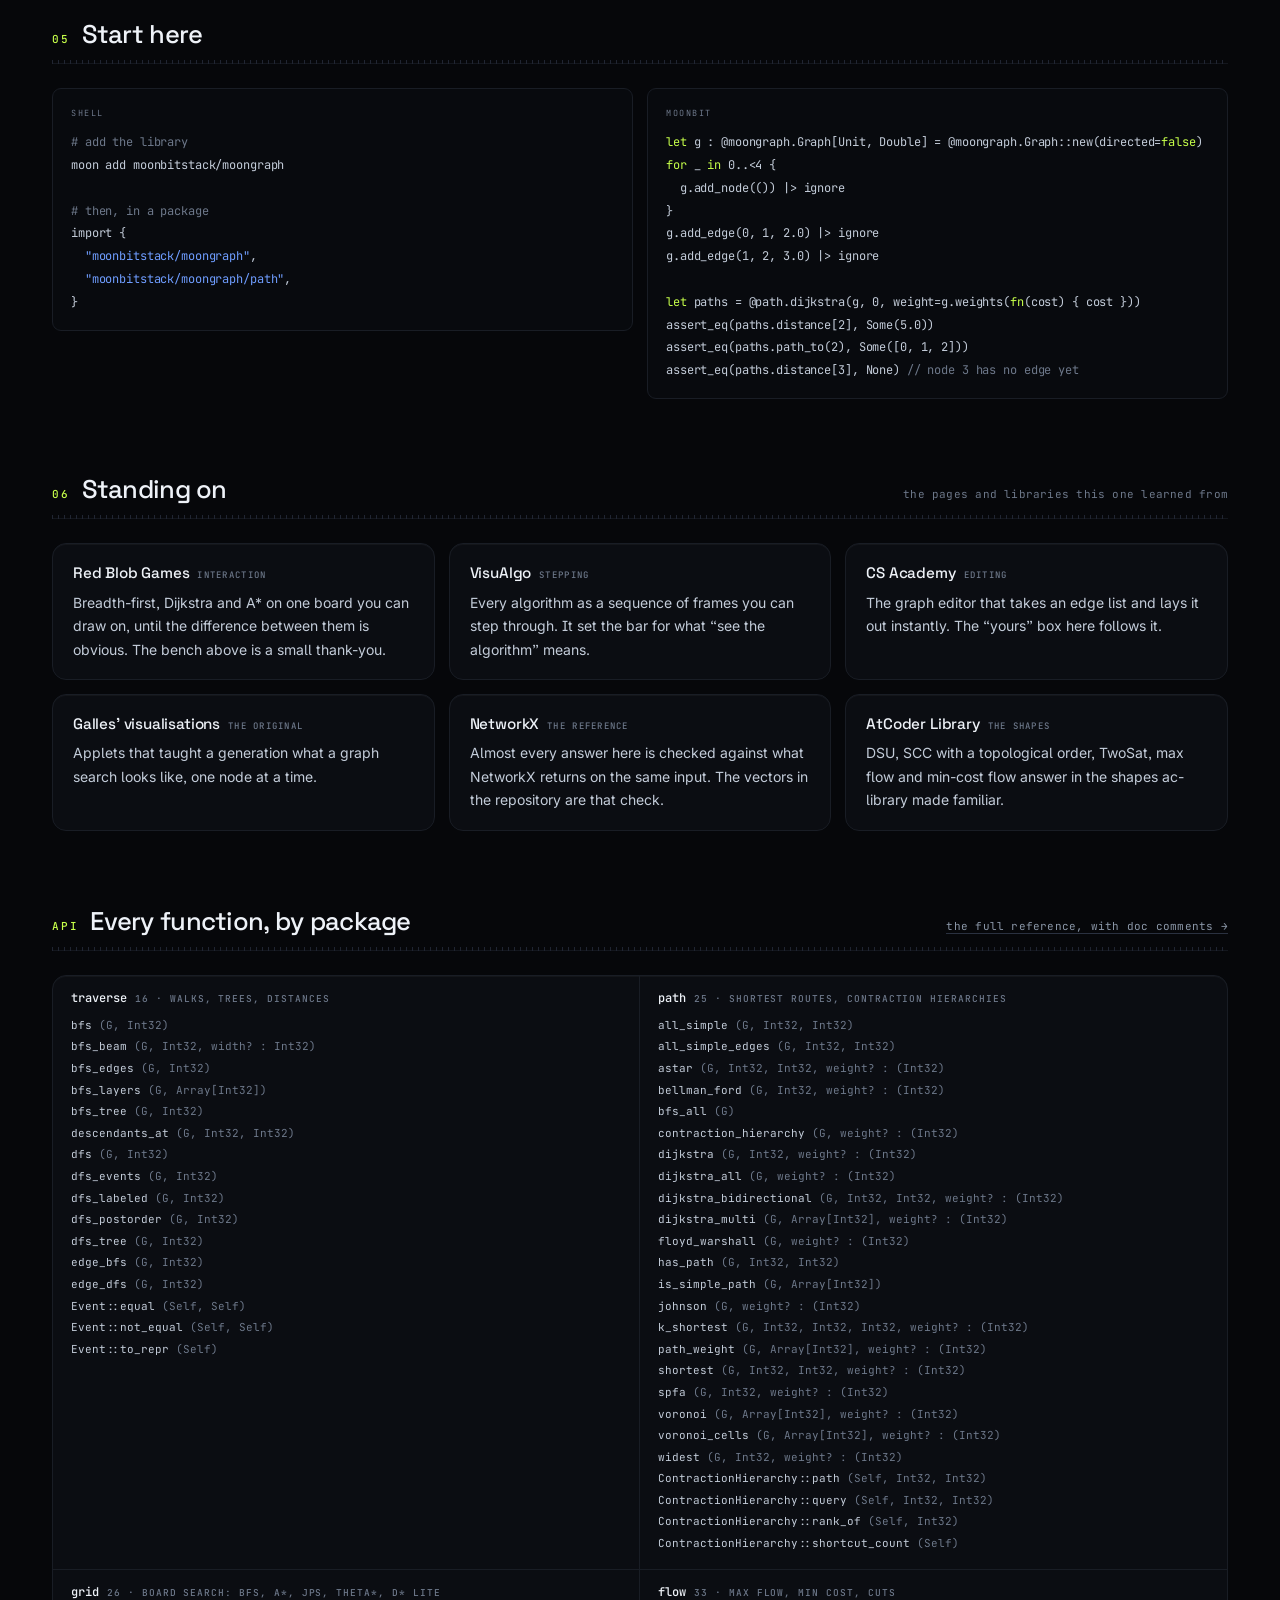
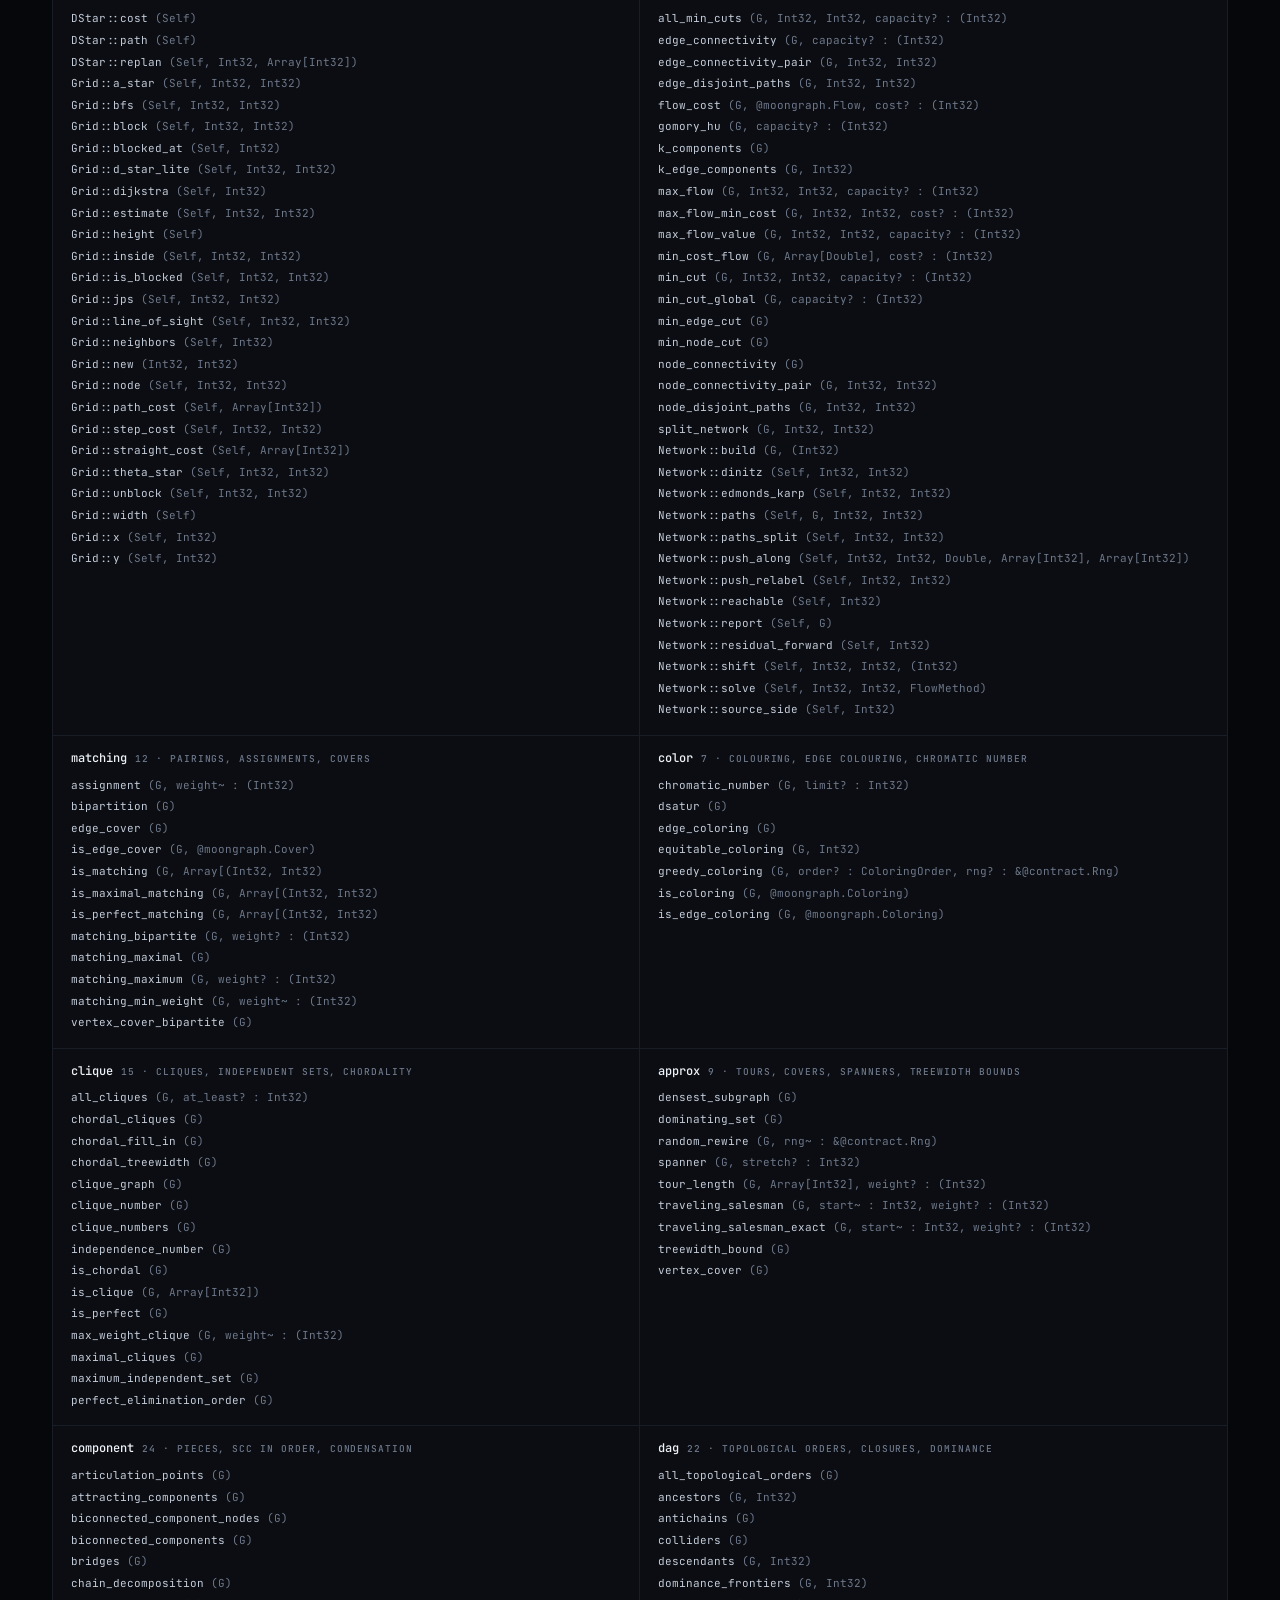
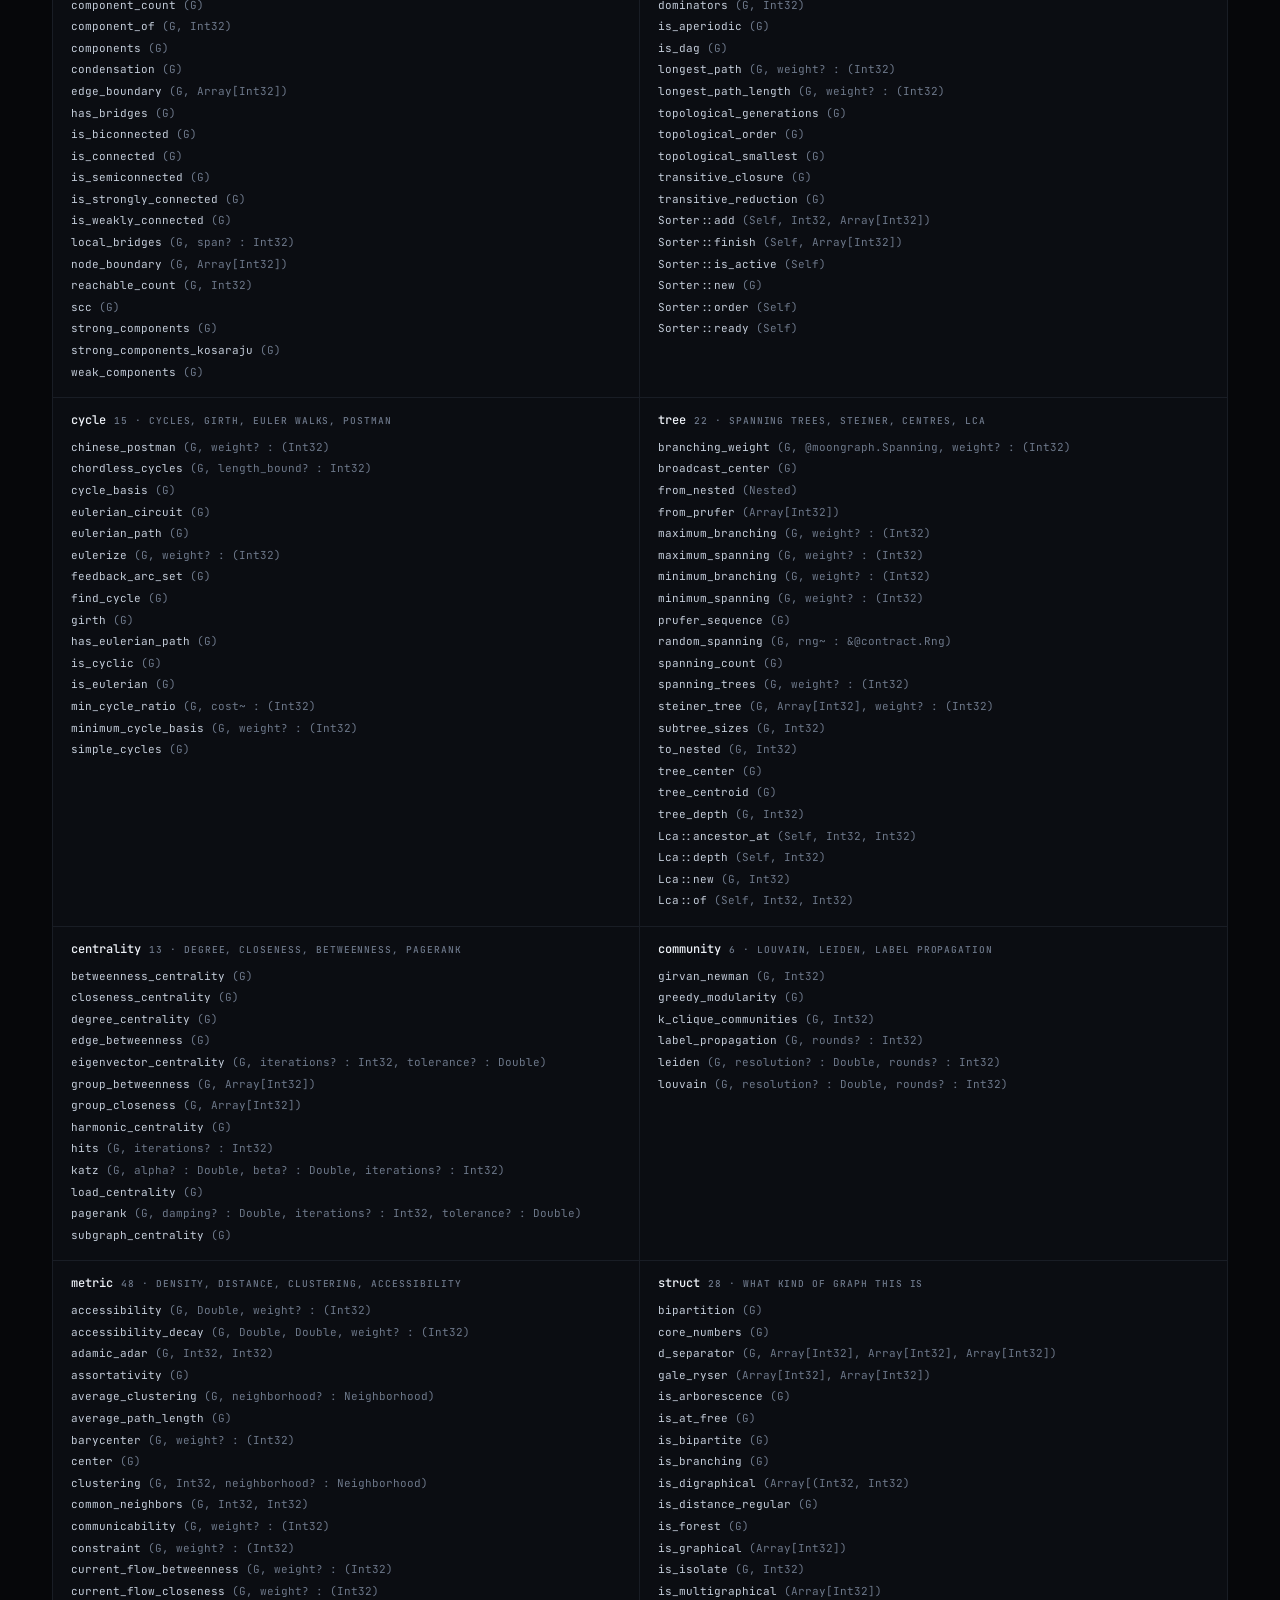
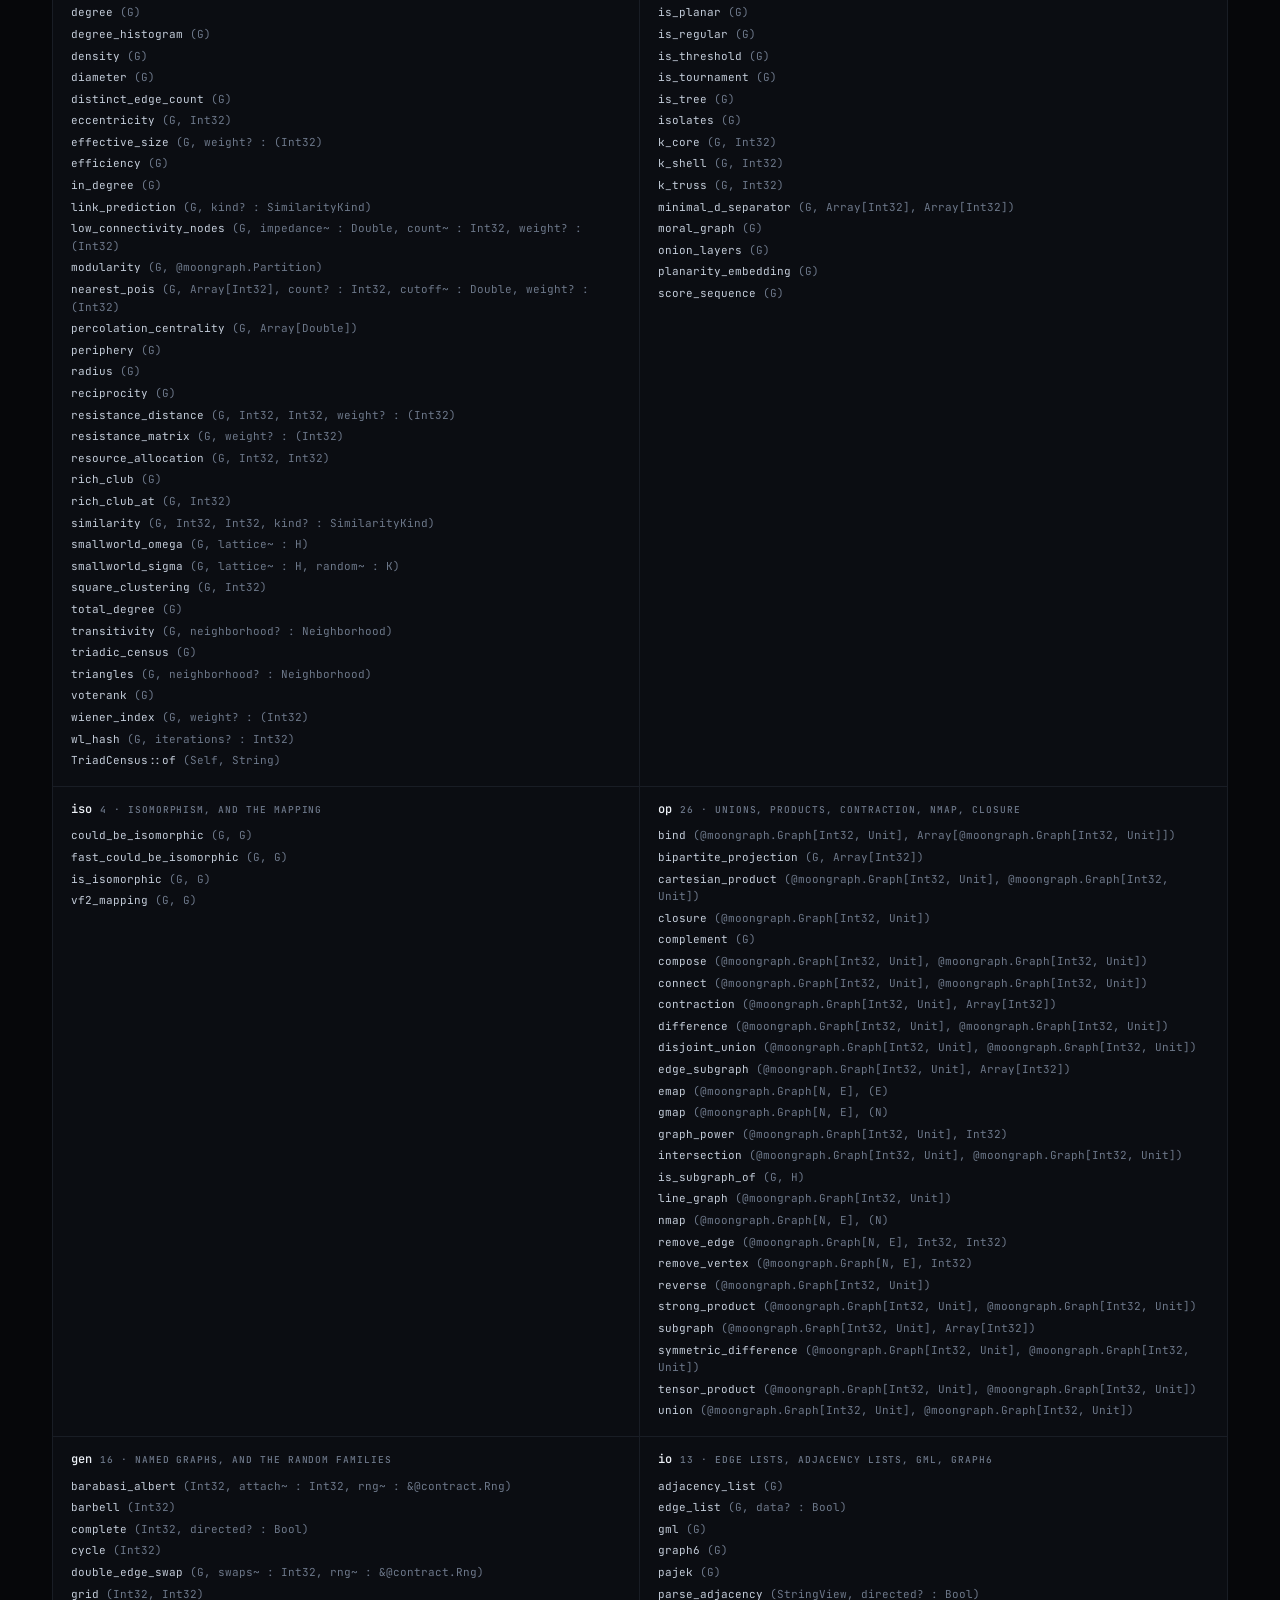
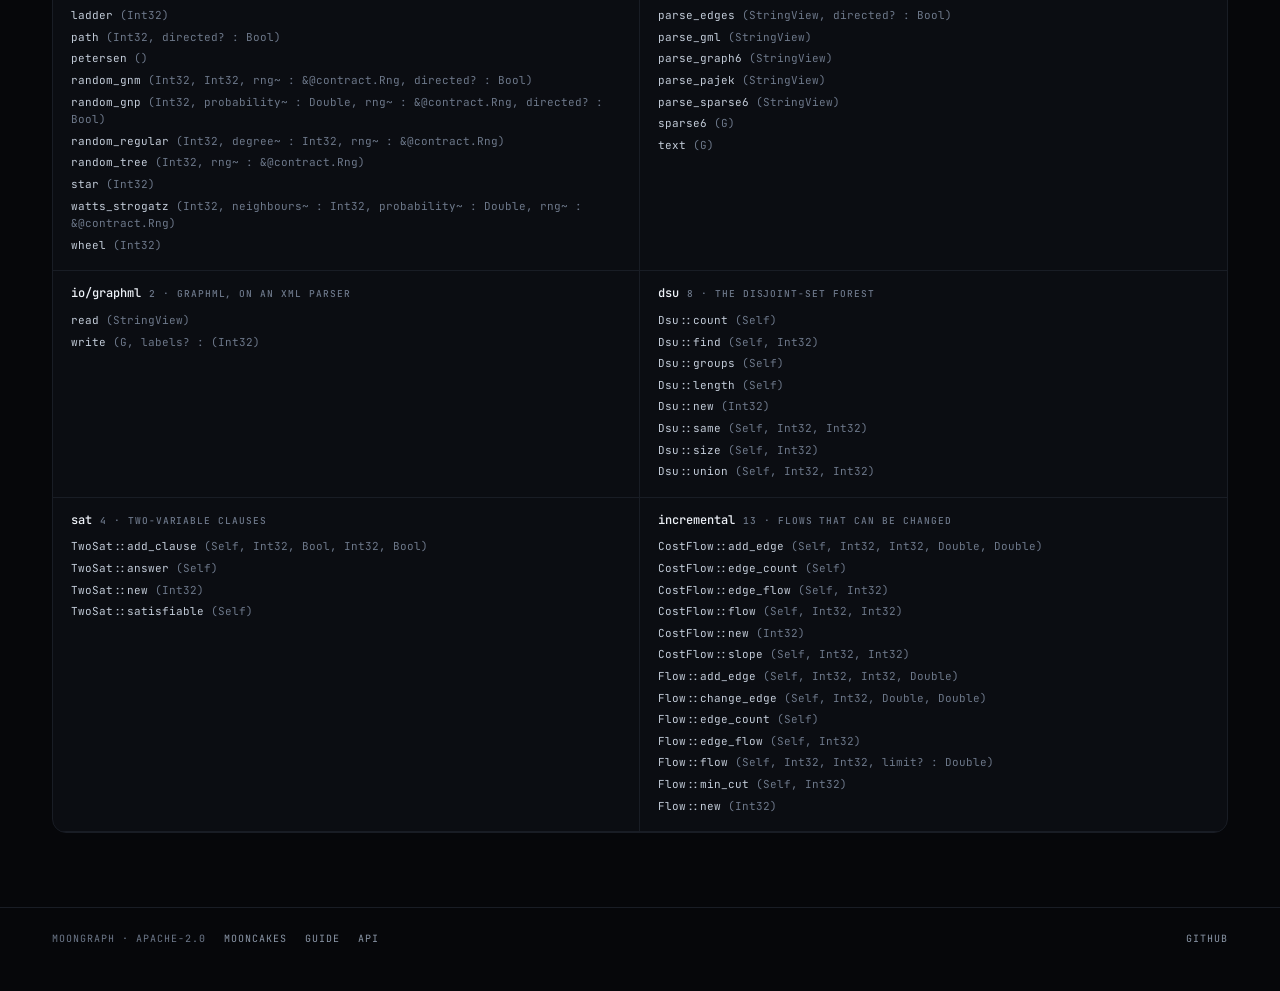
==== commit d057a02d: "feat(metric): a triangle's reading is a parameter, and the cheapest one is the default. A directed g" ====
--- a/docs/index.html
+++ b/docs/index.html
@@ -373,7 +373,7 @@
 <div class="pkg"><h2>tree<span class="count">22 · spanning trees, Steiner, centres, LCA</span></h2><div class="item"><div class="sig"><span class="name">branching_weight</span> <span class="ty">(G, @moongraph.Spanning, weight? : (Int32)</span></div></div><div class="item"><div class="sig"><span class="name">broadcast_center</span> <span class="ty">(G)</span></div></div><div class="item"><div class="sig"><span class="name">from_nested</span> <span class="ty">(Nested)</span></div></div><div class="item"><div class="sig"><span class="name">from_prufer</span> <span class="ty">(Array[Int32])</span></div></div><div class="item"><div class="sig"><span class="name">maximum_branching</span> <span class="ty">(G, weight? : (Int32)</span></div></div><div class="item"><div class="sig"><span class="name">maximum_spanning</span> <span class="ty">(G, weight? : (Int32)</span></div></div><div class="item"><div class="sig"><span class="name">minimum_branching</span> <span class="ty">(G, weight? : (Int32)</span></div></div><div class="item"><div class="sig"><span class="name">minimum_spanning</span> <span class="ty">(G, weight? : (Int32)</span></div></div><div class="item"><div class="sig"><span class="name">prufer_sequence</span> <span class="ty">(G)</span></div></div><div class="item"><div class="sig"><span class="name">random_spanning</span> <span class="ty">(G, rng~ : &amp;@contract.Rng)</span></div></div><div class="item"><div class="sig"><span class="name">spanning_count</span> <span class="ty">(G)</span></div></div><div class="item"><div class="sig"><span class="name">spanning_trees</span> <span class="ty">(G, weight? : (Int32)</span></div></div><div class="item"><div class="sig"><span class="name">steiner_tree</span> <span class="ty">(G, Array[Int32], weight? : (Int32)</span></div></div><div class="item"><div class="sig"><span class="name">subtree_sizes</span> <span class="ty">(G, Int32)</span></div></div><div class="item"><div class="sig"><span class="name">to_nested</span> <span class="ty">(G, Int32)</span></div></div><div class="item"><div class="sig"><span class="name">tree_center</span> <span class="ty">(G)</span></div></div><div class="item"><div class="sig"><span class="name">tree_centroid</span> <span class="ty">(G)</span></div></div><div class="item"><div class="sig"><span class="name">tree_depth</span> <span class="ty">(G, Int32)</span></div></div><div class="item"><div class="sig"><span class="name">Lca::ancestor_at</span> <span class="ty">(Self, Int32, Int32)</span></div></div><div class="item"><div class="sig"><span class="name">Lca::depth</span> <span class="ty">(Self, Int32)</span></div></div><div class="item"><div class="sig"><span class="name">Lca::new</span> <span class="ty">(G, Int32)</span></div></div><div class="item"><div class="sig"><span class="name">Lca::of</span> <span class="ty">(Self, Int32, Int32)</span></div></div></div>
 <div class="pkg"><h2>centrality<span class="count">13 · degree, closeness, betweenness, PageRank</span></h2><div class="item"><div class="sig"><span class="name">betweenness_centrality</span> <span class="ty">(G)</span></div></div><div class="item"><div class="sig"><span class="name">closeness_centrality</span> <span class="ty">(G)</span></div></div><div class="item"><div class="sig"><span class="name">degree_centrality</span> <span class="ty">(G)</span></div></div><div class="item"><div class="sig"><span class="name">edge_betweenness</span> <span class="ty">(G)</span></div></div><div class="item"><div class="sig"><span class="name">eigenvector_centrality</span> <span class="ty">(G, iterations? : Int32, tolerance? : Double)</span></div></div><div class="item"><div class="sig"><span class="name">group_betweenness</span> <span class="ty">(G, Array[Int32])</span></div></div><div class="item"><div class="sig"><span class="name">group_closeness</span> <span class="ty">(G, Array[Int32])</span></div></div><div class="item"><div class="sig"><span class="name">harmonic_centrality</span> <span class="ty">(G)</span></div></div><div class="item"><div class="sig"><span class="name">hits</span> <span class="ty">(G, iterations? : Int32)</span></div></div><div class="item"><div class="sig"><span class="name">katz</span> <span class="ty">(G, alpha? : Double, beta? : Double, iterations? : Int32)</span></div></div><div class="item"><div class="sig"><span class="name">load_centrality</span> <span class="ty">(G)</span></div></div><div class="item"><div class="sig"><span class="name">pagerank</span> <span class="ty">(G, damping? : Double, iterations? : Int32, tolerance? : Double)</span></div></div><div class="item"><div class="sig"><span class="name">subgraph_centrality</span> <span class="ty">(G)</span></div></div></div>
 <div class="pkg"><h2>community<span class="count">6 · Louvain, Leiden, label propagation</span></h2><div class="item"><div class="sig"><span class="name">girvan_newman</span> <span class="ty">(G, Int32)</span></div></div><div class="item"><div class="sig"><span class="name">greedy_modularity</span> <span class="ty">(G)</span></div></div><div class="item"><div class="sig"><span class="name">k_clique_communities</span> <span class="ty">(G, Int32)</span></div></div><div class="item"><div class="sig"><span class="name">label_propagation</span> <span class="ty">(G, rounds? : Int32)</span></div></div><div class="item"><div class="sig"><span class="name">leiden</span> <span class="ty">(G, resolution? : Double, rounds? : Int32)</span></div></div><div class="item"><div class="sig"><span class="name">louvain</span> <span class="ty">(G, resolution? : Double, rounds? : Int32)</span></div></div></div>
-<div class="pkg"><h2>metric<span class="count">48 · density, distance, clustering, accessibility</span></h2><div class="item"><div class="sig"><span class="name">accessibility</span> <span class="ty">(G, Double, weight? : (Int32)</span></div></div><div class="item"><div class="sig"><span class="name">accessibility_decay</span> <span class="ty">(G, Double, Double, weight? : (Int32)</span></div></div><div class="item"><div class="sig"><span class="name">adamic_adar</span> <span class="ty">(G, Int32, Int32)</span></div></div><div class="item"><div class="sig"><span class="name">assortativity</span> <span class="ty">(G)</span></div></div><div class="item"><div class="sig"><span class="name">average_clustering</span> <span class="ty">(G)</span></div></div><div class="item"><div class="sig"><span class="name">average_path_length</span> <span class="ty">(G)</span></div></div><div class="item"><div class="sig"><span class="name">barycenter</span> <span class="ty">(G, weight? : (Int32)</span></div></div><div class="item"><div class="sig"><span class="name">center</span> <span class="ty">(G)</span></div></div><div class="item"><div class="sig"><span class="name">clustering</span> <span class="ty">(G, Int32)</span></div></div><div class="item"><div class="sig"><span class="name">common_neighbors</span> <span class="ty">(G, Int32, Int32)</span></div></div><div class="item"><div class="sig"><span class="name">communicability</span> <span class="ty">(G, weight? : (Int32)</span></div></div><div class="item"><div class="sig"><span class="name">constraint</span> <span class="ty">(G, weight? : (Int32)</span></div></div><div class="item"><div class="sig"><span class="name">current_flow_betweenness</span> <span class="ty">(G, weight? : (Int32)</span></div></div><div class="item"><div class="sig"><span class="name">current_flow_closeness</span> <span class="ty">(G, weight? : (Int32)</span></div></div><div class="item"><div class="sig"><span class="name">degree</span> <span class="ty">(G)</span></div></div><div class="item"><div class="sig"><span class="name">degree_histogram</span> <span class="ty">(G)</span></div></div><div class="item"><div class="sig"><span class="name">density</span> <span class="ty">(G)</span></div></div><div class="item"><div class="sig"><span class="name">diameter</span> <span class="ty">(G)</span></div></div><div class="item"><div class="sig"><span class="name">distinct_edge_count</span> <span class="ty">(G)</span></div></div><div class="item"><div class="sig"><span class="name">eccentricity</span> <span class="ty">(G, Int32)</span></div></div><div class="item"><div class="sig"><span class="name">effective_size</span> <span class="ty">(G, weight? : (Int32)</span></div></div><div class="item"><div class="sig"><span class="name">efficiency</span> <span class="ty">(G)</span></div></div><div class="item"><div class="sig"><span class="name">in_degree</span> <span class="ty">(G)</span></div></div><div class="item"><div class="sig"><span class="name">link_prediction</span> <span class="ty">(G, kind? : SimilarityKind)</span></div></div><div class="item"><div class="sig"><span class="name">low_connectivity_nodes</span> <span class="ty">(G, impedance~ : Double, count~ : Int32, weight? : (Int32)</span></div></div><div class="item"><div class="sig"><span class="name">modularity</span> <span class="ty">(G, @moongraph.Partition)</span></div></div><div class="item"><div class="sig"><span class="name">nearest_pois</span> <span class="ty">(G, Array[Int32], count? : Int32, cutoff~ : Double, weight? : (Int32)</span></div></div><div class="item"><div class="sig"><span class="name">percolation_centrality</span> <span class="ty">(G, Array[Double])</span></div></div><div class="item"><div class="sig"><span class="name">periphery</span> <span class="ty">(G)</span></div></div><div class="item"><div class="sig"><span class="name">radius</span> <span class="ty">(G)</span></div></div><div class="item"><div class="sig"><span class="name">reciprocity</span> <span class="ty">(G)</span></div></div><div class="item"><div class="sig"><span class="name">resistance_distance</span> <span class="ty">(G, Int32, Int32, weight? : (Int32)</span></div></div><div class="item"><div class="sig"><span class="name">resistance_matrix</span> <span class="ty">(G, weight? : (Int32)</span></div></div><div class="item"><div class="sig"><span class="name">resource_allocation</span> <span class="ty">(G, Int32, Int32)</span></div></div><div class="item"><div class="sig"><span class="name">rich_club</span> <span class="ty">(G)</span></div></div><div class="item"><div class="sig"><span class="name">rich_club_at</span> <span class="ty">(G, Int32)</span></div></div><div class="item"><div class="sig"><span class="name">similarity</span> <span class="ty">(G, Int32, Int32, kind? : SimilarityKind)</span></div></div><div class="item"><div class="sig"><span class="name">smallworld_omega</span> <span class="ty">(G, lattice~ : H)</span></div></div><div class="item"><div class="sig"><span class="name">smallworld_sigma</span> <span class="ty">(G, lattice~ : H, random~ : K)</span></div></div><div class="item"><div class="sig"><span class="name">square_clustering</span> <span class="ty">(G, Int32)</span></div></div><div class="item"><div class="sig"><span class="name">total_degree</span> <span class="ty">(G)</span></div></div><div class="item"><div class="sig"><span class="name">transitivity</span> <span class="ty">(G)</span></div></div><div class="item"><div class="sig"><span class="name">triadic_census</span> <span class="ty">(G)</span></div></div><div class="item"><div class="sig"><span class="name">triangles</span> <span class="ty">(G)</span></div></div><div class="item"><div class="sig"><span class="name">voterank</span> <span class="ty">(G)</span></div></div><div class="item"><div class="sig"><span class="name">wiener_index</span> <span class="ty">(G, weight? : (Int32)</span></div></div><div class="item"><div class="sig"><span class="name">wl_hash</span> <span class="ty">(G, iterations? : Int32)</span></div></div><div class="item"><div class="sig"><span class="name">TriadCensus::of</span> <span class="ty">(Self, String)</span></div></div></div>
+<div class="pkg"><h2>metric<span class="count">48 · density, distance, clustering, accessibility</span></h2><div class="item"><div class="sig"><span class="name">accessibility</span> <span class="ty">(G, Double, weight? : (Int32)</span></div></div><div class="item"><div class="sig"><span class="name">accessibility_decay</span> <span class="ty">(G, Double, Double, weight? : (Int32)</span></div></div><div class="item"><div class="sig"><span class="name">adamic_adar</span> <span class="ty">(G, Int32, Int32)</span></div></div><div class="item"><div class="sig"><span class="name">assortativity</span> <span class="ty">(G)</span></div></div><div class="item"><div class="sig"><span class="name">average_clustering</span> <span class="ty">(G, neighborhood? : Neighborhood)</span></div></div><div class="item"><div class="sig"><span class="name">average_path_length</span> <span class="ty">(G)</span></div></div><div class="item"><div class="sig"><span class="name">barycenter</span> <span class="ty">(G, weight? : (Int32)</span></div></div><div class="item"><div class="sig"><span class="name">center</span> <span class="ty">(G)</span></div></div><div class="item"><div class="sig"><span class="name">clustering</span> <span class="ty">(G, Int32, neighborhood? : Neighborhood)</span></div></div><div class="item"><div class="sig"><span class="name">common_neighbors</span> <span class="ty">(G, Int32, Int32)</span></div></div><div class="item"><div class="sig"><span class="name">communicability</span> <span class="ty">(G, weight? : (Int32)</span></div></div><div class="item"><div class="sig"><span class="name">constraint</span> <span class="ty">(G, weight? : (Int32)</span></div></div><div class="item"><div class="sig"><span class="name">current_flow_betweenness</span> <span class="ty">(G, weight? : (Int32)</span></div></div><div class="item"><div class="sig"><span class="name">current_flow_closeness</span> <span class="ty">(G, weight? : (Int32)</span></div></div><div class="item"><div class="sig"><span class="name">degree</span> <span class="ty">(G)</span></div></div><div class="item"><div class="sig"><span class="name">degree_histogram</span> <span class="ty">(G)</span></div></div><div class="item"><div class="sig"><span class="name">density</span> <span class="ty">(G)</span></div></div><div class="item"><div class="sig"><span class="name">diameter</span> <span class="ty">(G)</span></div></div><div class="item"><div class="sig"><span class="name">distinct_edge_count</span> <span class="ty">(G)</span></div></div><div class="item"><div class="sig"><span class="name">eccentricity</span> <span class="ty">(G, Int32)</span></div></div><div class="item"><div class="sig"><span class="name">effective_size</span> <span class="ty">(G, weight? : (Int32)</span></div></div><div class="item"><div class="sig"><span class="name">efficiency</span> <span class="ty">(G)</span></div></div><div class="item"><div class="sig"><span class="name">in_degree</span> <span class="ty">(G)</span></div></div><div class="item"><div class="sig"><span class="name">link_prediction</span> <span class="ty">(G, kind? : SimilarityKind)</span></div></div><div class="item"><div class="sig"><span class="name">low_connectivity_nodes</span> <span class="ty">(G, impedance~ : Double, count~ : Int32, weight? : (Int32)</span></div></div><div class="item"><div class="sig"><span class="name">modularity</span> <span class="ty">(G, @moongraph.Partition)</span></div></div><div class="item"><div class="sig"><span class="name">nearest_pois</span> <span class="ty">(G, Array[Int32], count? : Int32, cutoff~ : Double, weight? : (Int32)</span></div></div><div class="item"><div class="sig"><span class="name">percolation_centrality</span> <span class="ty">(G, Array[Double])</span></div></div><div class="item"><div class="sig"><span class="name">periphery</span> <span class="ty">(G)</span></div></div><div class="item"><div class="sig"><span class="name">radius</span> <span class="ty">(G)</span></div></div><div class="item"><div class="sig"><span class="name">reciprocity</span> <span class="ty">(G)</span></div></div><div class="item"><div class="sig"><span class="name">resistance_distance</span> <span class="ty">(G, Int32, Int32, weight? : (Int32)</span></div></div><div class="item"><div class="sig"><span class="name">resistance_matrix</span> <span class="ty">(G, weight? : (Int32)</span></div></div><div class="item"><div class="sig"><span class="name">resource_allocation</span> <span class="ty">(G, Int32, Int32)</span></div></div><div class="item"><div class="sig"><span class="name">rich_club</span> <span class="ty">(G)</span></div></div><div class="item"><div class="sig"><span class="name">rich_club_at</span> <span class="ty">(G, Int32)</span></div></div><div class="item"><div class="sig"><span class="name">similarity</span> <span class="ty">(G, Int32, Int32, kind? : SimilarityKind)</span></div></div><div class="item"><div class="sig"><span class="name">smallworld_omega</span> <span class="ty">(G, lattice~ : H)</span></div></div><div class="item"><div class="sig"><span class="name">smallworld_sigma</span> <span class="ty">(G, lattice~ : H, random~ : K)</span></div></div><div class="item"><div class="sig"><span class="name">square_clustering</span> <span class="ty">(G, Int32)</span></div></div><div class="item"><div class="sig"><span class="name">total_degree</span> <span class="ty">(G)</span></div></div><div class="item"><div class="sig"><span class="name">transitivity</span> <span class="ty">(G, neighborhood? : Neighborhood)</span></div></div><div class="item"><div class="sig"><span class="name">triadic_census</span> <span class="ty">(G)</span></div></div><div class="item"><div class="sig"><span class="name">triangles</span> <span class="ty">(G, neighborhood? : Neighborhood)</span></div></div><div class="item"><div class="sig"><span class="name">voterank</span> <span class="ty">(G)</span></div></div><div class="item"><div class="sig"><span class="name">wiener_index</span> <span class="ty">(G, weight? : (Int32)</span></div></div><div class="item"><div class="sig"><span class="name">wl_hash</span> <span class="ty">(G, iterations? : Int32)</span></div></div><div class="item"><div class="sig"><span class="name">TriadCensus::of</span> <span class="ty">(Self, String)</span></div></div></div>
 <div class="pkg"><h2>struct<span class="count">28 · what kind of graph this is</span></h2><div class="item"><div class="sig"><span class="name">bipartition</span> <span class="ty">(G)</span></div></div><div class="item"><div class="sig"><span class="name">core_numbers</span> <span class="ty">(G)</span></div></div><div class="item"><div class="sig"><span class="name">d_separator</span> <span class="ty">(G, Array[Int32], Array[Int32], Array[Int32])</span></div></div><div class="item"><div class="sig"><span class="name">gale_ryser</span> <span class="ty">(Array[Int32], Array[Int32])</span></div></div><div class="item"><div class="sig"><span class="name">is_arborescence</span> <span class="ty">(G)</span></div></div><div class="item"><div class="sig"><span class="name">is_at_free</span> <span class="ty">(G)</span></div></div><div class="item"><div class="sig"><span class="name">is_bipartite</span> <span class="ty">(G)</span></div></div><div class="item"><div class="sig"><span class="name">is_branching</span> <span class="ty">(G)</span></div></div><div class="item"><div class="sig"><span class="name">is_digraphical</span> <span class="ty">(Array[(Int32, Int32)</span></div></div><div class="item"><div class="sig"><span class="name">is_distance_regular</span> <span class="ty">(G)</span></div></div><div class="item"><div class="sig"><span class="name">is_forest</span> <span class="ty">(G)</span></div></div><div class="item"><div class="sig"><span class="name">is_graphical</span> <span class="ty">(Array[Int32])</span></div></div><div class="item"><div class="sig"><span class="name">is_isolate</span> <span class="ty">(G, Int32)</span></div></div><div class="item"><div class="sig"><span class="name">is_multigraphical</span> <span class="ty">(Array[Int32])</span></div></div><div class="item"><div class="sig"><span class="name">is_planar</span> <span class="ty">(G)</span></div></div><div class="item"><div class="sig"><span class="name">is_regular</span> <span class="ty">(G)</span></div></div><div class="item"><div class="sig"><span class="name">is_threshold</span> <span class="ty">(G)</span></div></div><div class="item"><div class="sig"><span class="name">is_tournament</span> <span class="ty">(G)</span></div></div><div class="item"><div class="sig"><span class="name">is_tree</span> <span class="ty">(G)</span></div></div><div class="item"><div class="sig"><span class="name">isolates</span> <span class="ty">(G)</span></div></div><div class="item"><div class="sig"><span class="name">k_core</span> <span class="ty">(G, Int32)</span></div></div><div class="item"><div class="sig"><span class="name">k_shell</span> <span class="ty">(G, Int32)</span></div></div><div class="item"><div class="sig"><span class="name">k_truss</span> <span class="ty">(G, Int32)</span></div></div><div class="item"><div class="sig"><span class="name">minimal_d_separator</span> <span class="ty">(G, Array[Int32], Array[Int32])</span></div></div><div class="item"><div class="sig"><span class="name">moral_graph</span> <span class="ty">(G)</span></div></div><div class="item"><div class="sig"><span class="name">onion_layers</span> <span class="ty">(G)</span></div></div><div class="item"><div class="sig"><span class="name">planarity_embedding</span> <span class="ty">(G)</span></div></div><div class="item"><div class="sig"><span class="name">score_sequence</span> <span class="ty">(G)</span></div></div></div>
 <div class="pkg"><h2>iso<span class="count">4 · isomorphism, and the mapping</span></h2><div class="item"><div class="sig"><span class="name">could_be_isomorphic</span> <span class="ty">(G, G)</span></div></div><div class="item"><div class="sig"><span class="name">fast_could_be_isomorphic</span> <span class="ty">(G, G)</span></div></div><div class="item"><div class="sig"><span class="name">is_isomorphic</span> <span class="ty">(G, G)</span></div></div><div class="item"><div class="sig"><span class="name">vf2_mapping</span> <span class="ty">(G, G)</span></div></div></div>
 <div class="pkg"><h2>op<span class="count">26 · unions, products, contraction, nmap, closure</span></h2><div class="item"><div class="sig"><span class="name">bind</span> <span class="ty">(@moongraph.Graph[Int32, Unit], Array[@moongraph.Graph[Int32, Unit]])</span></div></div><div class="item"><div class="sig"><span class="name">bipartite_projection</span> <span class="ty">(G, Array[Int32])</span></div></div><div class="item"><div class="sig"><span class="name">cartesian_product</span> <span class="ty">(@moongraph.Graph[Int32, Unit], @moongraph.Graph[Int32, Unit])</span></div></div><div class="item"><div class="sig"><span class="name">closure</span> <span class="ty">(@moongraph.Graph[Int32, Unit])</span></div></div><div class="item"><div class="sig"><span class="name">complement</span> <span class="ty">(G)</span></div></div><div class="item"><div class="sig"><span class="name">compose</span> <span class="ty">(@moongraph.Graph[Int32, Unit], @moongraph.Graph[Int32, Unit])</span></div></div><div class="item"><div class="sig"><span class="name">connect</span> <span class="ty">(@moongraph.Graph[Int32, Unit], @moongraph.Graph[Int32, Unit])</span></div></div><div class="item"><div class="sig"><span class="name">contraction</span> <span class="ty">(@moongraph.Graph[Int32, Unit], Array[Int32])</span></div></div><div class="item"><div class="sig"><span class="name">difference</span> <span class="ty">(@moongraph.Graph[Int32, Unit], @moongraph.Graph[Int32, Unit])</span></div></div><div class="item"><div class="sig"><span class="name">disjoint_union</span> <span class="ty">(@moongraph.Graph[Int32, Unit], @moongraph.Graph[Int32, Unit])</span></div></div><div class="item"><div class="sig"><span class="name">edge_subgraph</span> <span class="ty">(@moongraph.Graph[Int32, Unit], Array[Int32])</span></div></div><div class="item"><div class="sig"><span class="name">emap</span> <span class="ty">(@moongraph.Graph[N, E], (E)</span></div></div><div class="item"><div class="sig"><span class="name">gmap</span> <span class="ty">(@moongraph.Graph[N, E], (N)</span></div></div><div class="item"><div class="sig"><span class="name">graph_power</span> <span class="ty">(@moongraph.Graph[Int32, Unit], Int32)</span></div></div><div class="item"><div class="sig"><span class="name">intersection</span> <span class="ty">(@moongraph.Graph[Int32, Unit], @moongraph.Graph[Int32, Unit])</span></div></div><div class="item"><div class="sig"><span class="name">is_subgraph_of</span> <span class="ty">(G, H)</span></div></div><div class="item"><div class="sig"><span class="name">line_graph</span> <span class="ty">(@moongraph.Graph[Int32, Unit])</span></div></div><div class="item"><div class="sig"><span class="name">nmap</span> <span class="ty">(@moongraph.Graph[N, E], (N)</span></div></div><div class="item"><div class="sig"><span class="name">remove_edge</span> <span class="ty">(@moongraph.Graph[N, E], Int32, Int32)</span></div></div><div class="item"><div class="sig"><span class="name">remove_vertex</span> <span class="ty">(@moongraph.Graph[N, E], Int32)</span></div></div><div class="item"><div class="sig"><span class="name">reverse</span> <span class="ty">(@moongraph.Graph[Int32, Unit])</span></div></div><div class="item"><div class="sig"><span class="name">strong_product</span> <span class="ty">(@moongraph.Graph[Int32, Unit], @moongraph.Graph[Int32, Unit])</span></div></div><div class="item"><div class="sig"><span class="name">subgraph</span> <span class="ty">(@moongraph.Graph[Int32, Unit], Array[Int32])</span></div></div><div class="item"><div class="sig"><span class="name">symmetric_difference</span> <span class="ty">(@moongraph.Graph[Int32, Unit], @moongraph.Graph[Int32, Unit])</span></div></div><div class="item"><div class="sig"><span class="name">tensor_product</span> <span class="ty">(@moongraph.Graph[Int32, Unit], @moongraph.Graph[Int32, Unit])</span></div></div><div class="item"><div class="sig"><span class="name">union</span> <span class="ty">(@moongraph.Graph[Int32, Unit], @moongraph.Graph[Int32, Unit])</span></div></div></div>
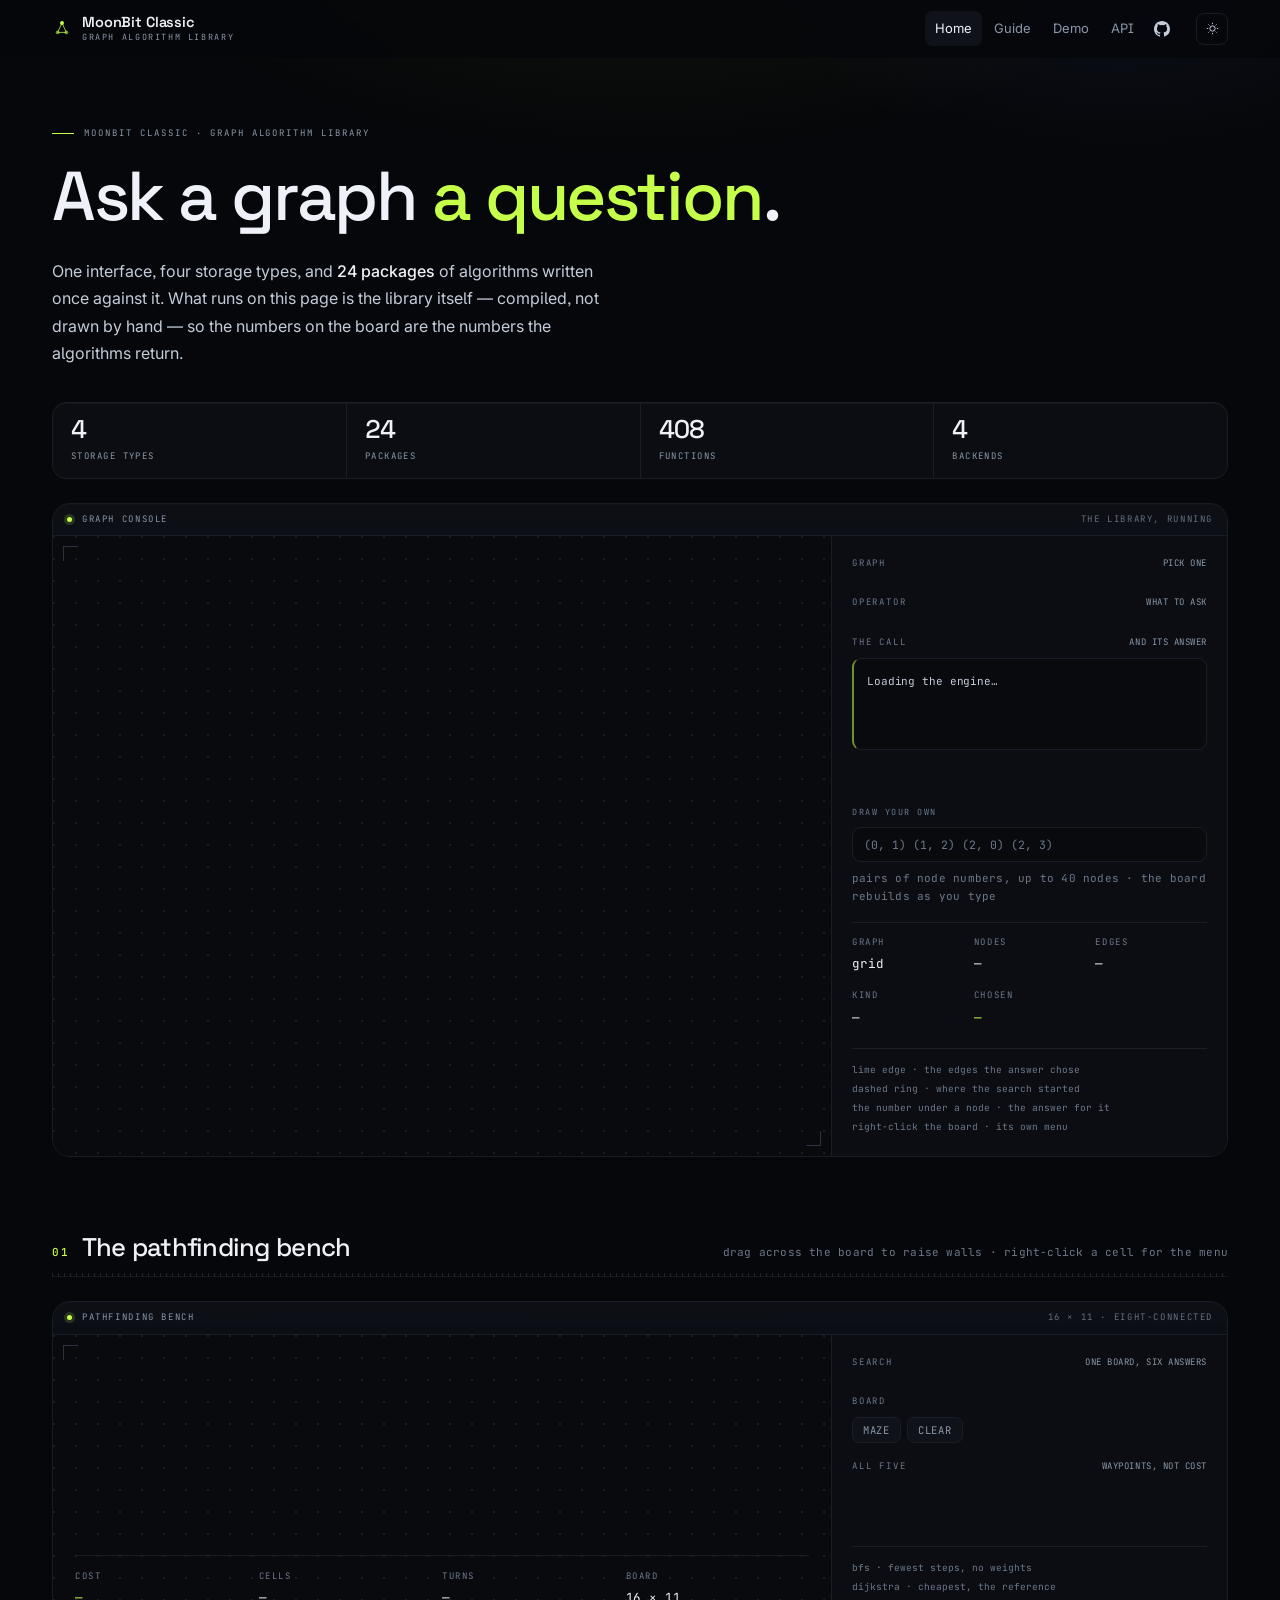
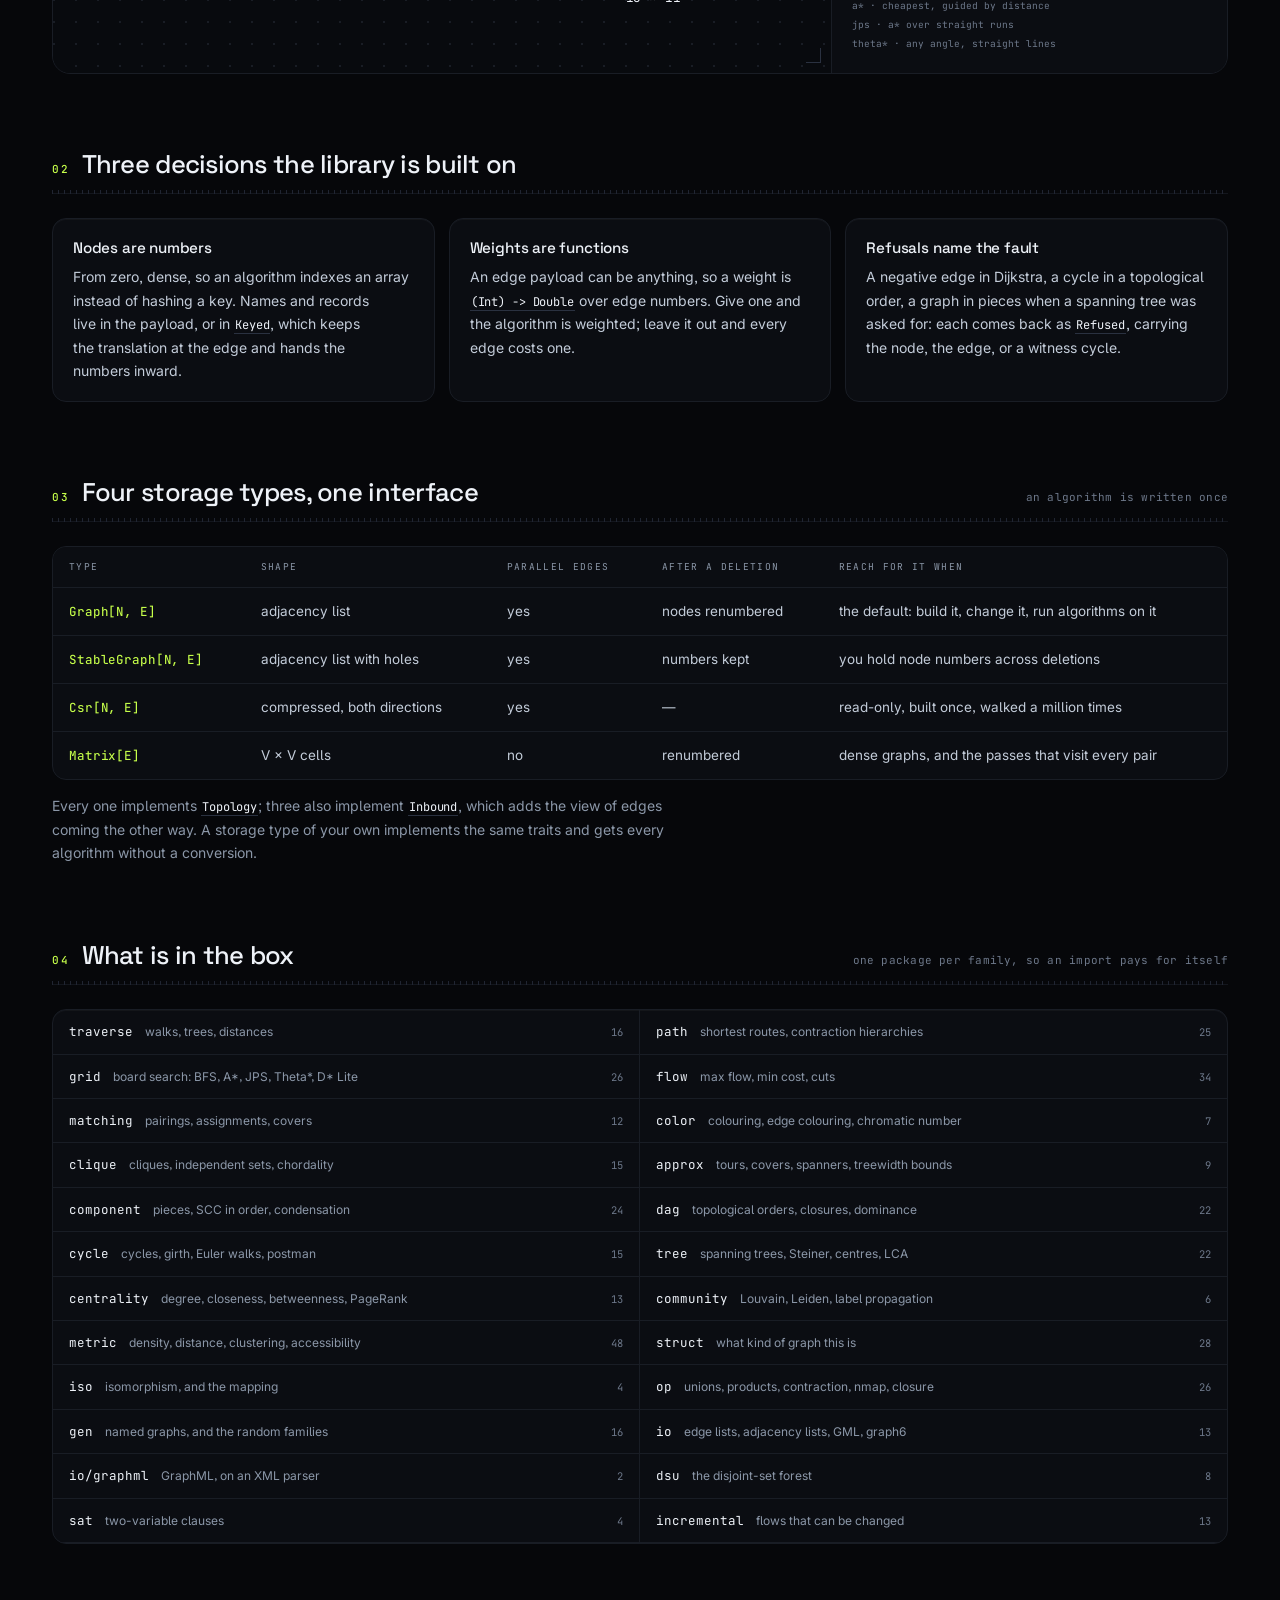
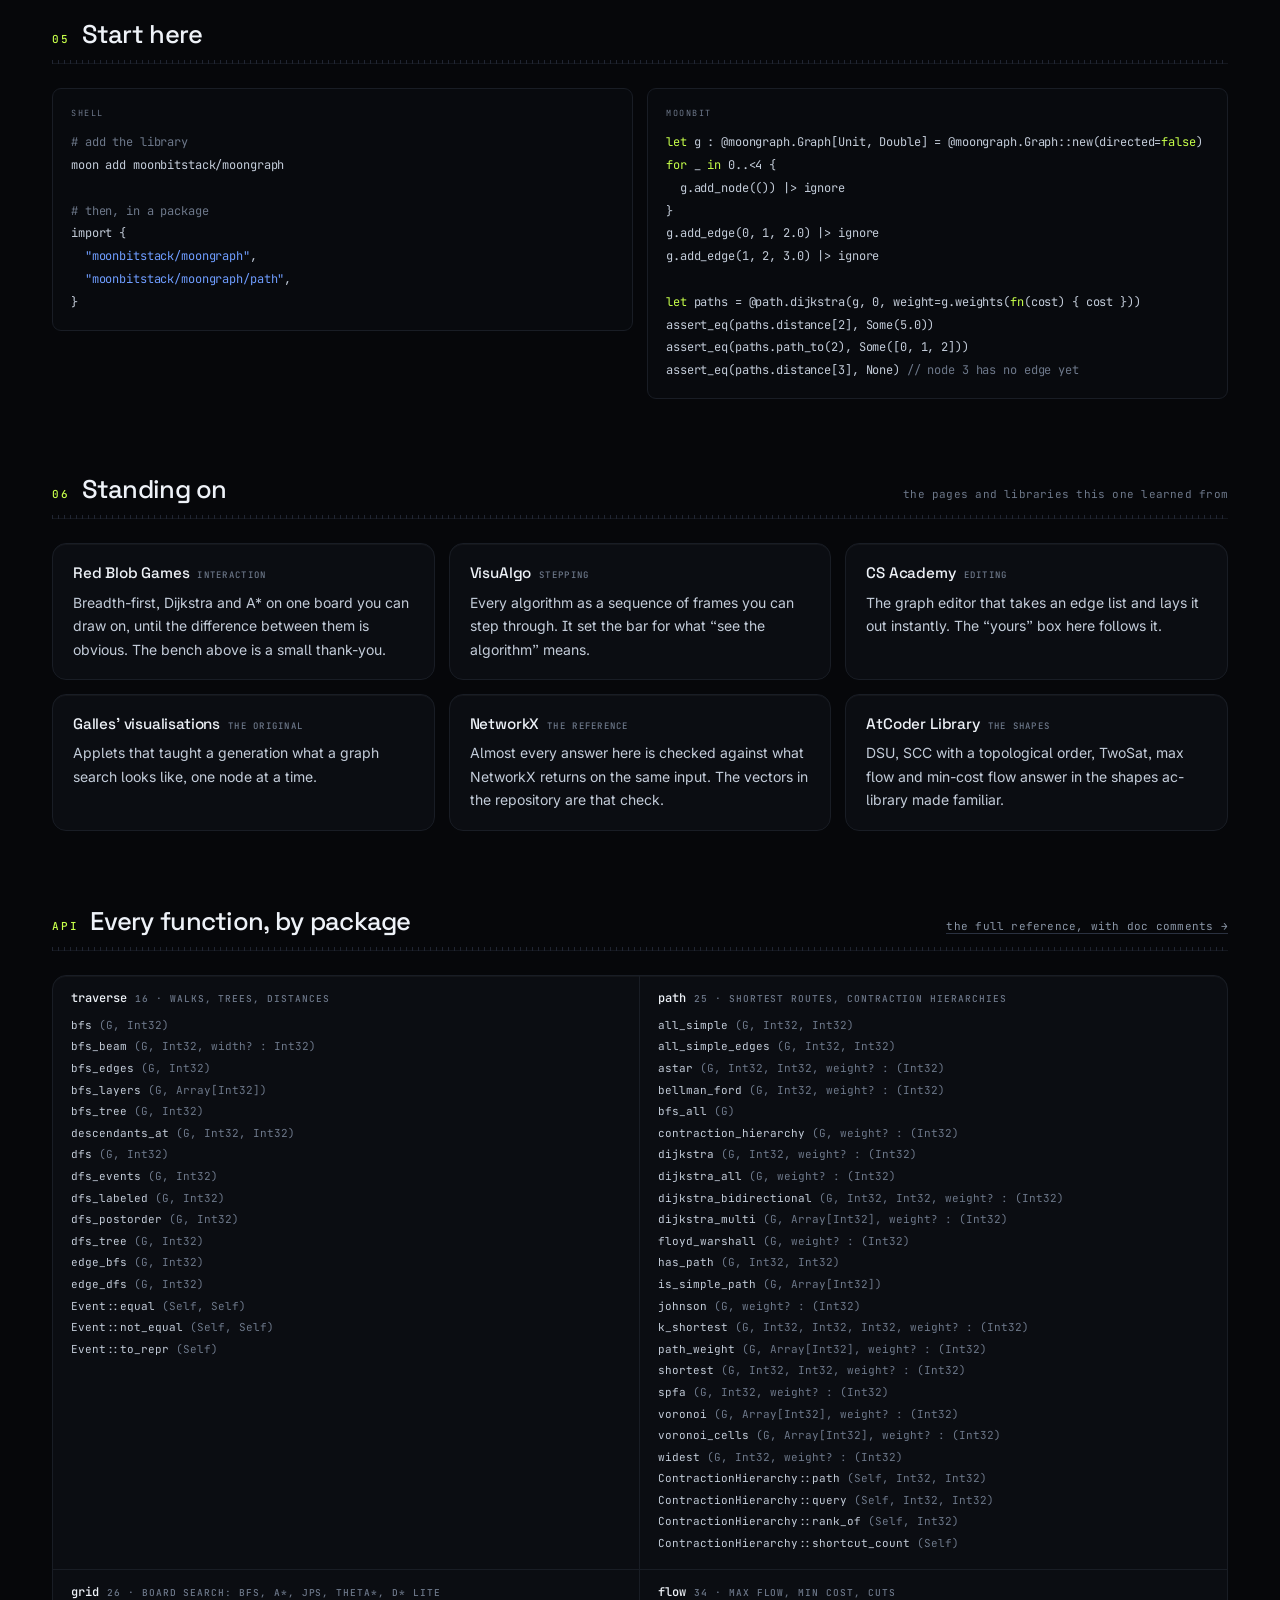
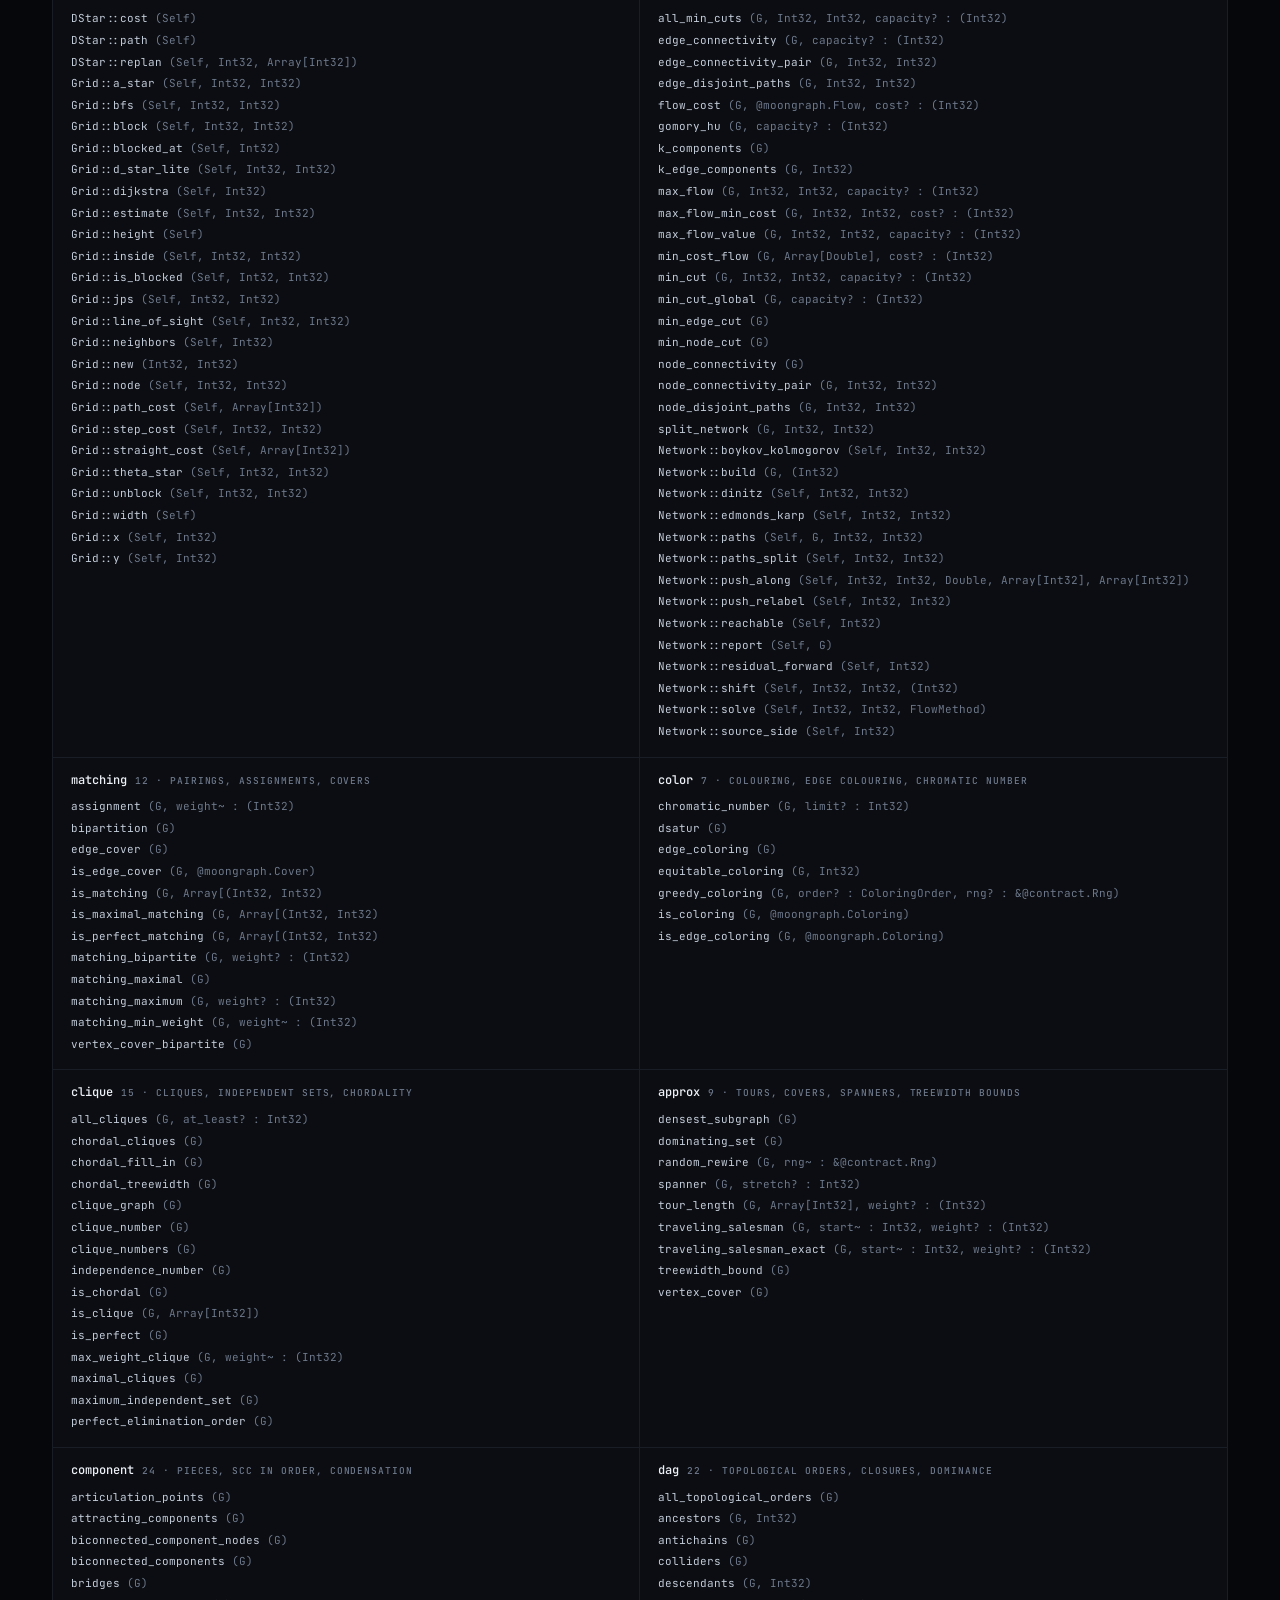
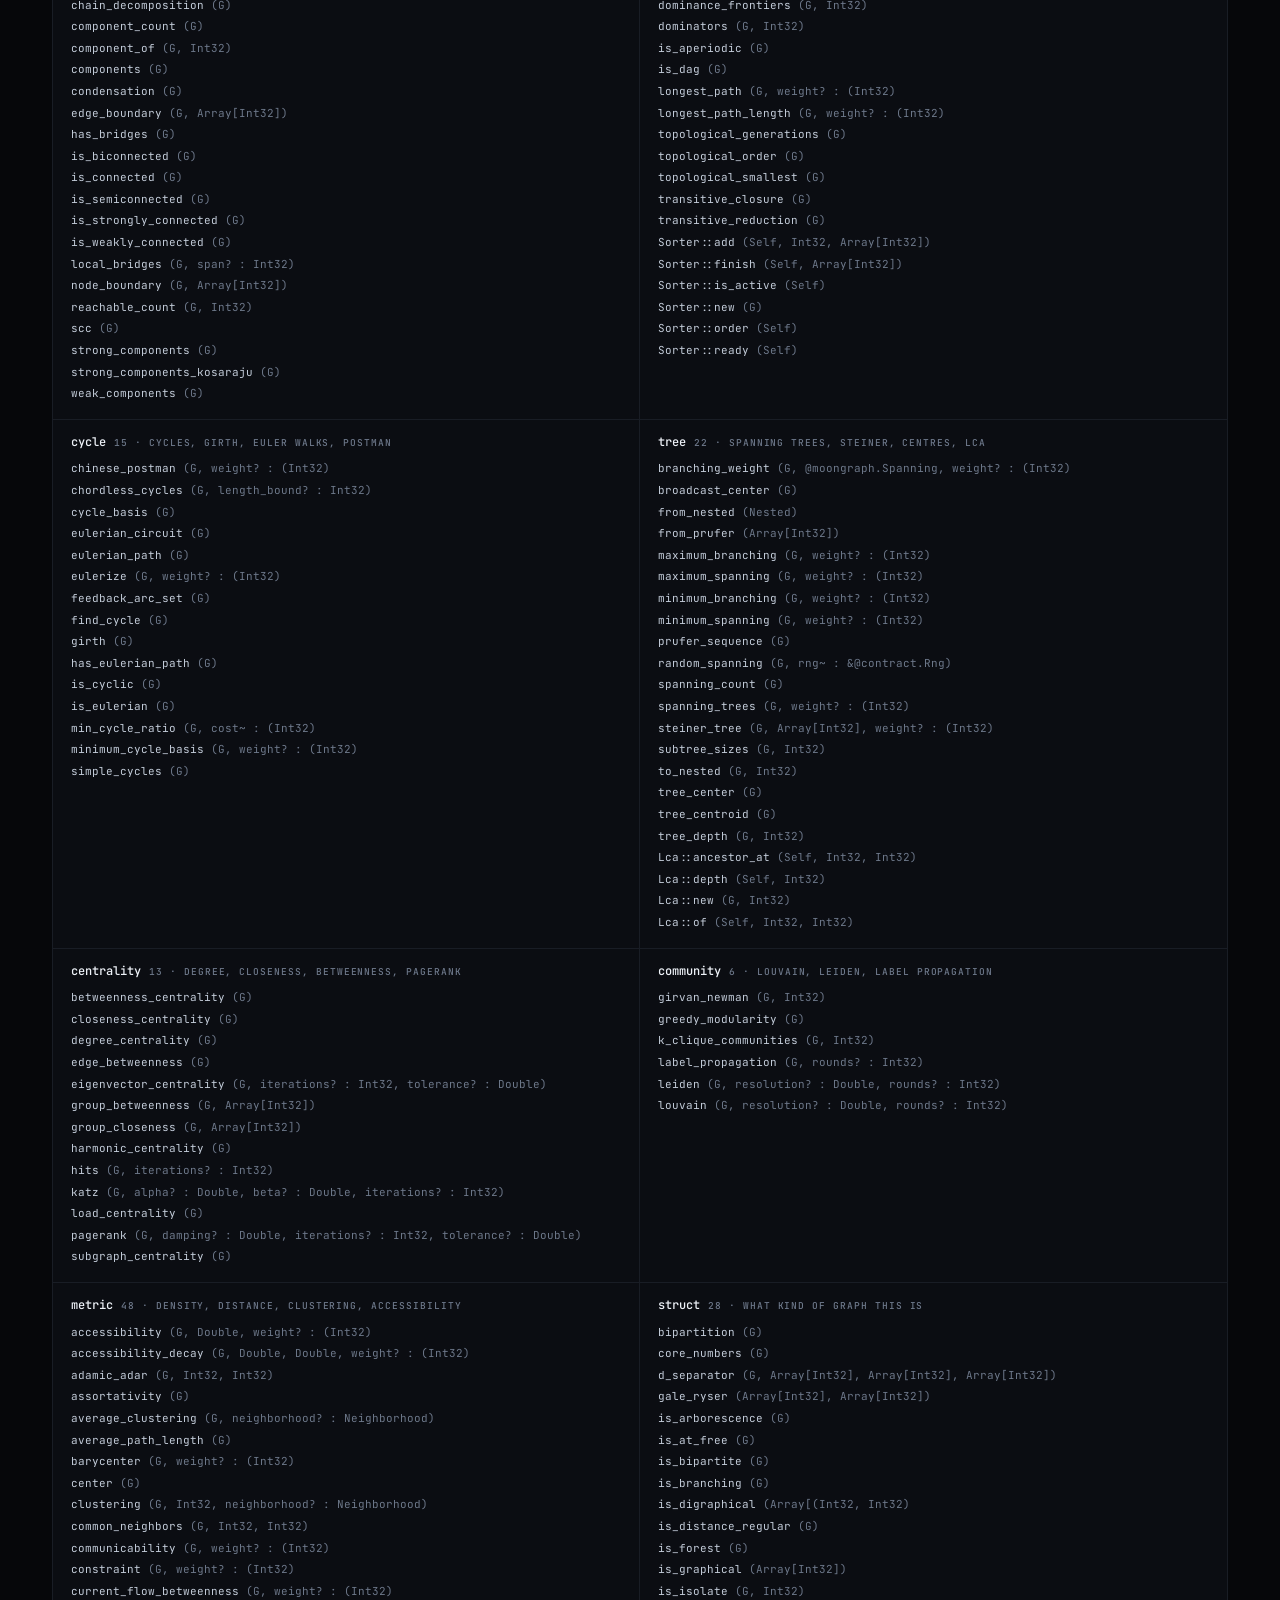
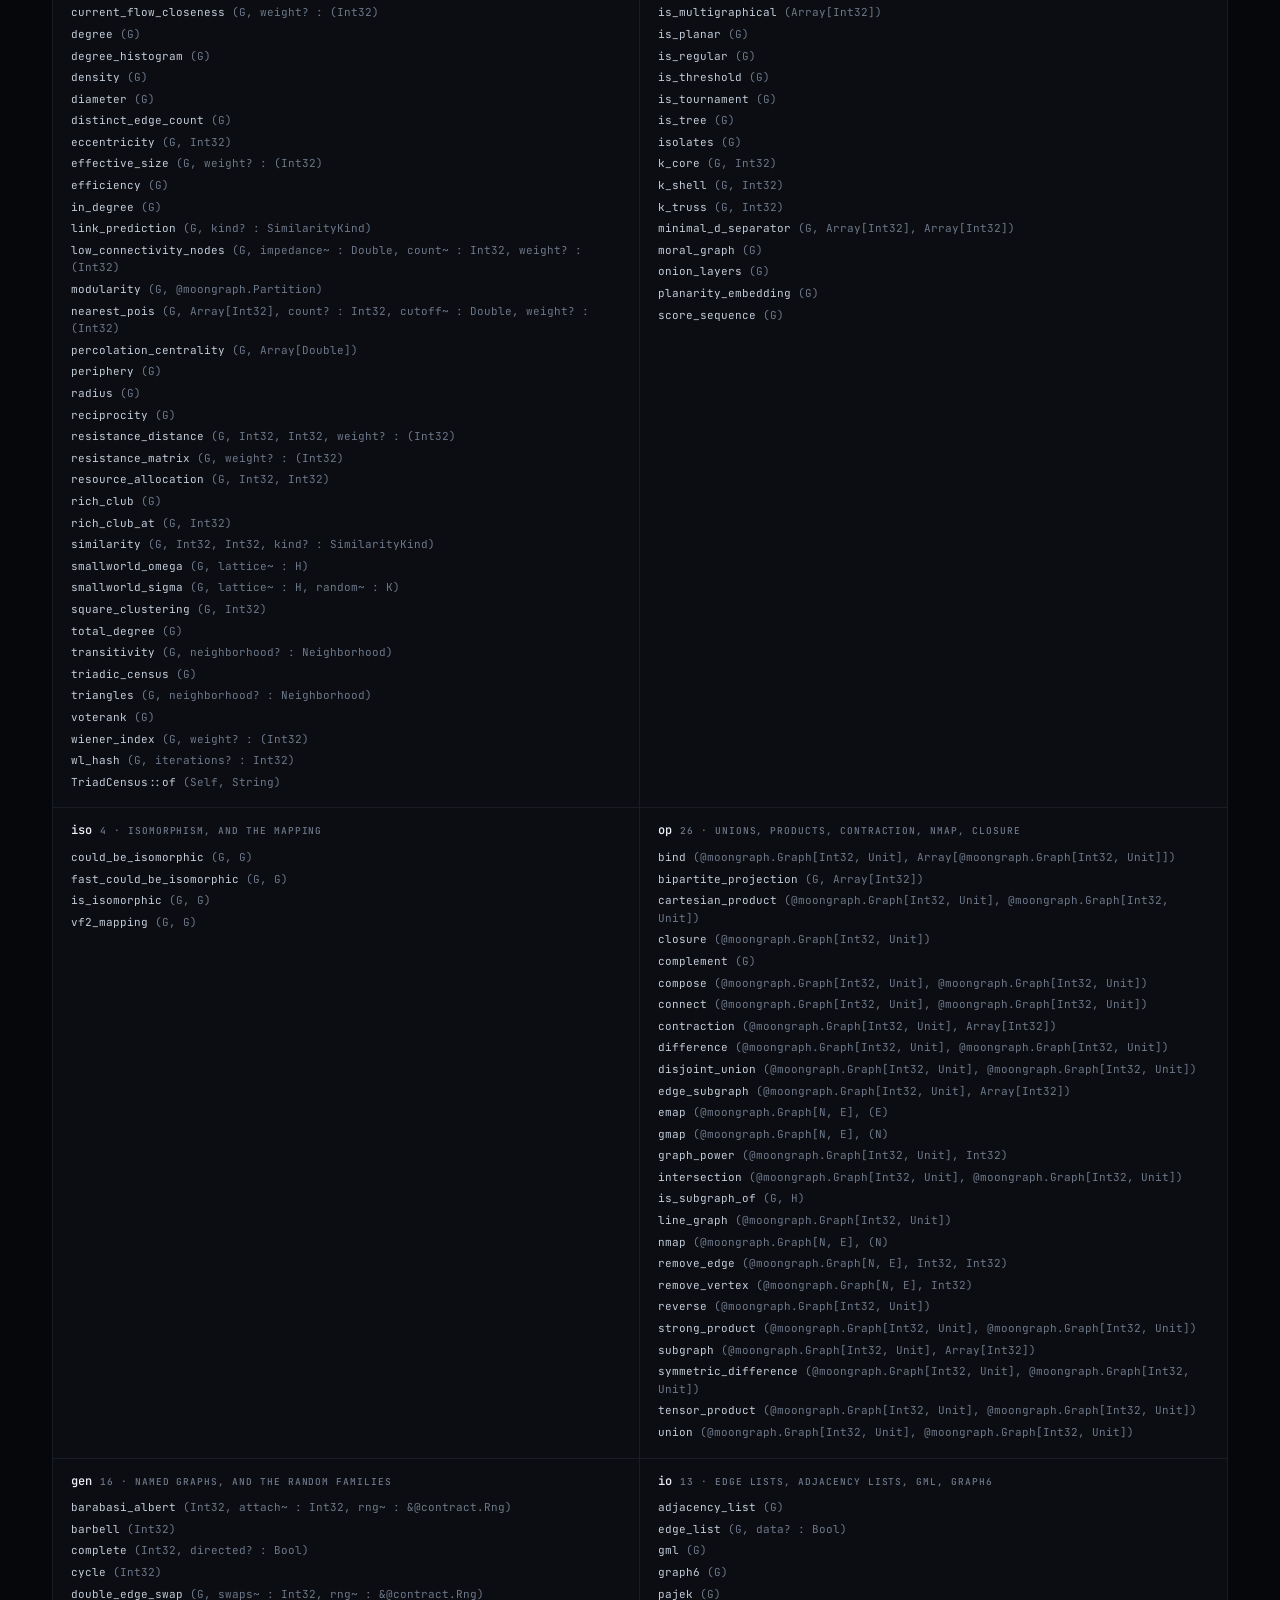
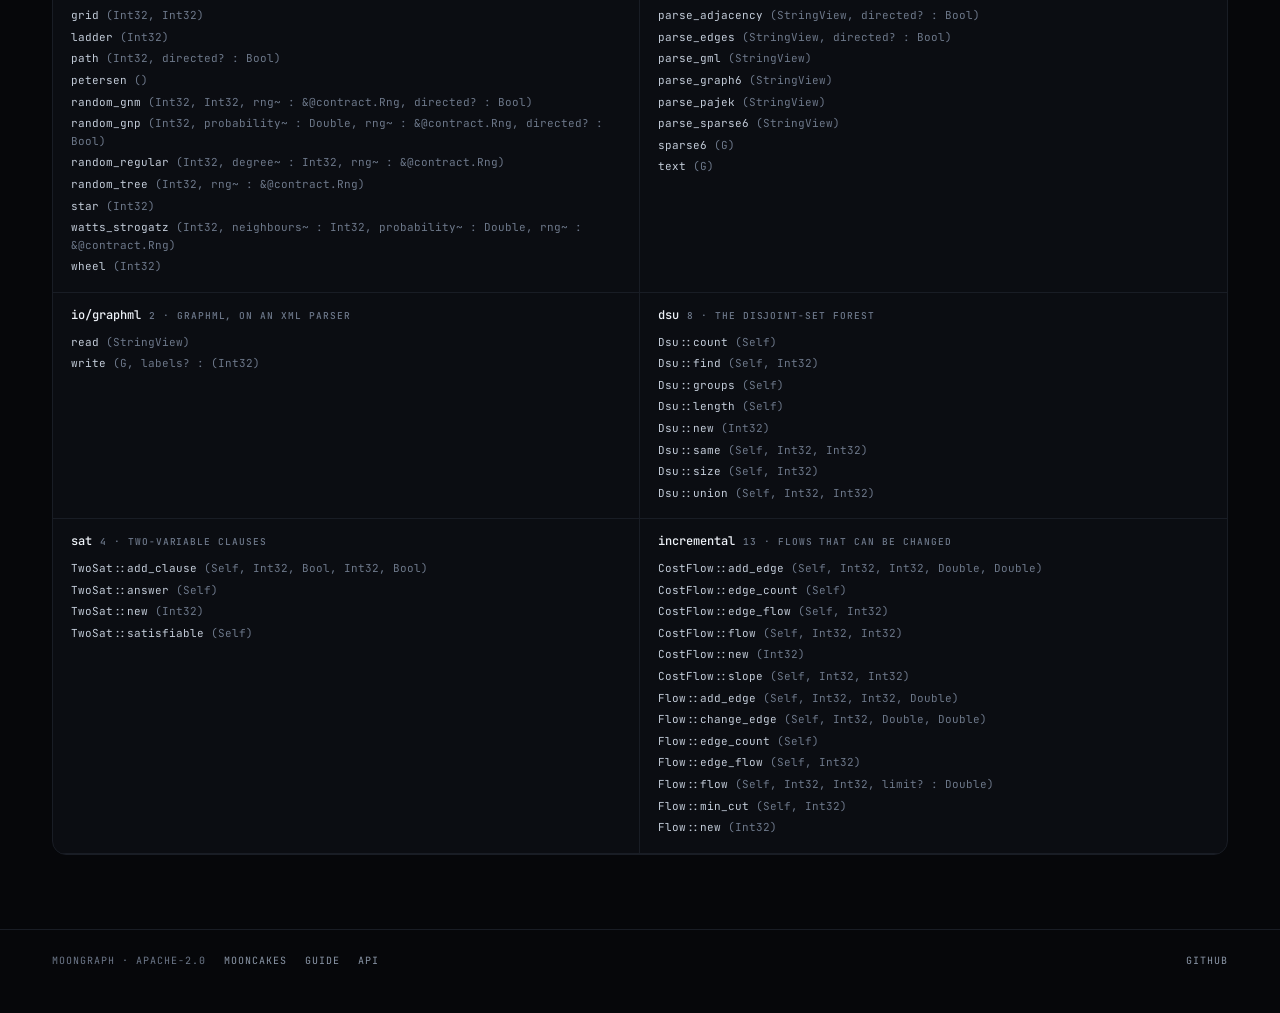
==== commit 24616c79: "feat(flow): the two-tree walk, so the method a board wants is here rather than implied. `FlowMethod:" ====
--- a/docs/index.html
+++ b/docs/index.html
@@ -55,7 +55,7 @@
     <div class="facts">
       <div class="fact"><div class="n">4</div><div class="l">storage types</div></div>
       <div class="fact"><div class="n" data-count="packages">24</div><div class="l">packages</div></div>
-      <div class="fact"><div class="n" data-count="functions">407</div><div class="l">functions</div></div>
+      <div class="fact"><div class="n" data-count="functions">408</div><div class="l">functions</div></div>
       <div class="fact"><div class="n">4</div><div class="l">backends</div></div>
     </div>
 
@@ -253,7 +253,7 @@
       <a class="pkg-row" href="api.html#traverse"><span class="p">traverse</span><span class="a">walks, trees, distances</span><span class="c">16</span></a>
       <a class="pkg-row" href="api.html#path"><span class="p">path</span><span class="a">shortest routes, contraction hierarchies</span><span class="c">25</span></a>
       <a class="pkg-row" href="api.html#grid"><span class="p">grid</span><span class="a">board search: BFS, A*, JPS, Theta*, D* Lite</span><span class="c">26</span></a>
-      <a class="pkg-row" href="api.html#flow"><span class="p">flow</span><span class="a">max flow, min cost, cuts</span><span class="c">33</span></a>
+      <a class="pkg-row" href="api.html#flow"><span class="p">flow</span><span class="a">max flow, min cost, cuts</span><span class="c">34</span></a>
       <a class="pkg-row" href="api.html#matching"><span class="p">matching</span><span class="a">pairings, assignments, covers</span><span class="c">12</span></a>
       <a class="pkg-row" href="api.html#color"><span class="p">color</span><span class="a">colouring, edge colouring, chromatic number</span><span class="c">7</span></a>
       <a class="pkg-row" href="api.html#clique"><span class="p">clique</span><span class="a">cliques, independent sets, chordality</span><span class="c">15</span></a>
@@ -362,7 +362,7 @@
 <div class="pkg"><h2>traverse<span class="count">16 · walks, trees, distances</span></h2><div class="item"><div class="sig"><span class="name">bfs</span> <span class="ty">(G, Int32)</span></div></div><div class="item"><div class="sig"><span class="name">bfs_beam</span> <span class="ty">(G, Int32, width? : Int32)</span></div></div><div class="item"><div class="sig"><span class="name">bfs_edges</span> <span class="ty">(G, Int32)</span></div></div><div class="item"><div class="sig"><span class="name">bfs_layers</span> <span class="ty">(G, Array[Int32])</span></div></div><div class="item"><div class="sig"><span class="name">bfs_tree</span> <span class="ty">(G, Int32)</span></div></div><div class="item"><div class="sig"><span class="name">descendants_at</span> <span class="ty">(G, Int32, Int32)</span></div></div><div class="item"><div class="sig"><span class="name">dfs</span> <span class="ty">(G, Int32)</span></div></div><div class="item"><div class="sig"><span class="name">dfs_events</span> <span class="ty">(G, Int32)</span></div></div><div class="item"><div class="sig"><span class="name">dfs_labeled</span> <span class="ty">(G, Int32)</span></div></div><div class="item"><div class="sig"><span class="name">dfs_postorder</span> <span class="ty">(G, Int32)</span></div></div><div class="item"><div class="sig"><span class="name">dfs_tree</span> <span class="ty">(G, Int32)</span></div></div><div class="item"><div class="sig"><span class="name">edge_bfs</span> <span class="ty">(G, Int32)</span></div></div><div class="item"><div class="sig"><span class="name">edge_dfs</span> <span class="ty">(G, Int32)</span></div></div><div class="item"><div class="sig"><span class="name">Event::equal</span> <span class="ty">(Self, Self)</span></div></div><div class="item"><div class="sig"><span class="name">Event::not_equal</span> <span class="ty">(Self, Self)</span></div></div><div class="item"><div class="sig"><span class="name">Event::to_repr</span> <span class="ty">(Self)</span></div></div></div>
 <div class="pkg"><h2>path<span class="count">25 · shortest routes, contraction hierarchies</span></h2><div class="item"><div class="sig"><span class="name">all_simple</span> <span class="ty">(G, Int32, Int32)</span></div></div><div class="item"><div class="sig"><span class="name">all_simple_edges</span> <span class="ty">(G, Int32, Int32)</span></div></div><div class="item"><div class="sig"><span class="name">astar</span> <span class="ty">(G, Int32, Int32, weight? : (Int32)</span></div></div><div class="item"><div class="sig"><span class="name">bellman_ford</span> <span class="ty">(G, Int32, weight? : (Int32)</span></div></div><div class="item"><div class="sig"><span class="name">bfs_all</span> <span class="ty">(G)</span></div></div><div class="item"><div class="sig"><span class="name">contraction_hierarchy</span> <span class="ty">(G, weight? : (Int32)</span></div></div><div class="item"><div class="sig"><span class="name">dijkstra</span> <span class="ty">(G, Int32, weight? : (Int32)</span></div></div><div class="item"><div class="sig"><span class="name">dijkstra_all</span> <span class="ty">(G, weight? : (Int32)</span></div></div><div class="item"><div class="sig"><span class="name">dijkstra_bidirectional</span> <span class="ty">(G, Int32, Int32, weight? : (Int32)</span></div></div><div class="item"><div class="sig"><span class="name">dijkstra_multi</span> <span class="ty">(G, Array[Int32], weight? : (Int32)</span></div></div><div class="item"><div class="sig"><span class="name">floyd_warshall</span> <span class="ty">(G, weight? : (Int32)</span></div></div><div class="item"><div class="sig"><span class="name">has_path</span> <span class="ty">(G, Int32, Int32)</span></div></div><div class="item"><div class="sig"><span class="name">is_simple_path</span> <span class="ty">(G, Array[Int32])</span></div></div><div class="item"><div class="sig"><span class="name">johnson</span> <span class="ty">(G, weight? : (Int32)</span></div></div><div class="item"><div class="sig"><span class="name">k_shortest</span> <span class="ty">(G, Int32, Int32, Int32, weight? : (Int32)</span></div></div><div class="item"><div class="sig"><span class="name">path_weight</span> <span class="ty">(G, Array[Int32], weight? : (Int32)</span></div></div><div class="item"><div class="sig"><span class="name">shortest</span> <span class="ty">(G, Int32, Int32, weight? : (Int32)</span></div></div><div class="item"><div class="sig"><span class="name">spfa</span> <span class="ty">(G, Int32, weight? : (Int32)</span></div></div><div class="item"><div class="sig"><span class="name">voronoi</span> <span class="ty">(G, Array[Int32], weight? : (Int32)</span></div></div><div class="item"><div class="sig"><span class="name">voronoi_cells</span> <span class="ty">(G, Array[Int32], weight? : (Int32)</span></div></div><div class="item"><div class="sig"><span class="name">widest</span> <span class="ty">(G, Int32, weight? : (Int32)</span></div></div><div class="item"><div class="sig"><span class="name">ContractionHierarchy::path</span> <span class="ty">(Self, Int32, Int32)</span></div></div><div class="item"><div class="sig"><span class="name">ContractionHierarchy::query</span> <span class="ty">(Self, Int32, Int32)</span></div></div><div class="item"><div class="sig"><span class="name">ContractionHierarchy::rank_of</span> <span class="ty">(Self, Int32)</span></div></div><div class="item"><div class="sig"><span class="name">ContractionHierarchy::shortcut_count</span> <span class="ty">(Self)</span></div></div></div>
 <div class="pkg"><h2>grid<span class="count">26 · board search: BFS, A*, JPS, Theta*, D* Lite</span></h2><div class="item"><div class="sig"><span class="name">DStar::cost</span> <span class="ty">(Self)</span></div></div><div class="item"><div class="sig"><span class="name">DStar::path</span> <span class="ty">(Self)</span></div></div><div class="item"><div class="sig"><span class="name">DStar::replan</span> <span class="ty">(Self, Int32, Array[Int32])</span></div></div><div class="item"><div class="sig"><span class="name">Grid::a_star</span> <span class="ty">(Self, Int32, Int32)</span></div></div><div class="item"><div class="sig"><span class="name">Grid::bfs</span> <span class="ty">(Self, Int32, Int32)</span></div></div><div class="item"><div class="sig"><span class="name">Grid::block</span> <span class="ty">(Self, Int32, Int32)</span></div></div><div class="item"><div class="sig"><span class="name">Grid::blocked_at</span> <span class="ty">(Self, Int32)</span></div></div><div class="item"><div class="sig"><span class="name">Grid::d_star_lite</span> <span class="ty">(Self, Int32, Int32)</span></div></div><div class="item"><div class="sig"><span class="name">Grid::dijkstra</span> <span class="ty">(Self, Int32)</span></div></div><div class="item"><div class="sig"><span class="name">Grid::estimate</span> <span class="ty">(Self, Int32, Int32)</span></div></div><div class="item"><div class="sig"><span class="name">Grid::height</span> <span class="ty">(Self)</span></div></div><div class="item"><div class="sig"><span class="name">Grid::inside</span> <span class="ty">(Self, Int32, Int32)</span></div></div><div class="item"><div class="sig"><span class="name">Grid::is_blocked</span> <span class="ty">(Self, Int32, Int32)</span></div></div><div class="item"><div class="sig"><span class="name">Grid::jps</span> <span class="ty">(Self, Int32, Int32)</span></div></div><div class="item"><div class="sig"><span class="name">Grid::line_of_sight</span> <span class="ty">(Self, Int32, Int32)</span></div></div><div class="item"><div class="sig"><span class="name">Grid::neighbors</span> <span class="ty">(Self, Int32)</span></div></div><div class="item"><div class="sig"><span class="name">Grid::new</span> <span class="ty">(Int32, Int32)</span></div></div><div class="item"><div class="sig"><span class="name">Grid::node</span> <span class="ty">(Self, Int32, Int32)</span></div></div><div class="item"><div class="sig"><span class="name">Grid::path_cost</span> <span class="ty">(Self, Array[Int32])</span></div></div><div class="item"><div class="sig"><span class="name">Grid::step_cost</span> <span class="ty">(Self, Int32, Int32)</span></div></div><div class="item"><div class="sig"><span class="name">Grid::straight_cost</span> <span class="ty">(Self, Array[Int32])</span></div></div><div class="item"><div class="sig"><span class="name">Grid::theta_star</span> <span class="ty">(Self, Int32, Int32)</span></div></div><div class="item"><div class="sig"><span class="name">Grid::unblock</span> <span class="ty">(Self, Int32, Int32)</span></div></div><div class="item"><div class="sig"><span class="name">Grid::width</span> <span class="ty">(Self)</span></div></div><div class="item"><div class="sig"><span class="name">Grid::x</span> <span class="ty">(Self, Int32)</span></div></div><div class="item"><div class="sig"><span class="name">Grid::y</span> <span class="ty">(Self, Int32)</span></div></div></div>
-<div class="pkg"><h2>flow<span class="count">33 · max flow, min cost, cuts</span></h2><div class="item"><div class="sig"><span class="name">all_min_cuts</span> <span class="ty">(G, Int32, Int32, capacity? : (Int32)</span></div></div><div class="item"><div class="sig"><span class="name">edge_connectivity</span> <span class="ty">(G, capacity? : (Int32)</span></div></div><div class="item"><div class="sig"><span class="name">edge_connectivity_pair</span> <span class="ty">(G, Int32, Int32)</span></div></div><div class="item"><div class="sig"><span class="name">edge_disjoint_paths</span> <span class="ty">(G, Int32, Int32)</span></div></div><div class="item"><div class="sig"><span class="name">flow_cost</span> <span class="ty">(G, @moongraph.Flow, cost? : (Int32)</span></div></div><div class="item"><div class="sig"><span class="name">gomory_hu</span> <span class="ty">(G, capacity? : (Int32)</span></div></div><div class="item"><div class="sig"><span class="name">k_components</span> <span class="ty">(G)</span></div></div><div class="item"><div class="sig"><span class="name">k_edge_components</span> <span class="ty">(G, Int32)</span></div></div><div class="item"><div class="sig"><span class="name">max_flow</span> <span class="ty">(G, Int32, Int32, capacity? : (Int32)</span></div></div><div class="item"><div class="sig"><span class="name">max_flow_min_cost</span> <span class="ty">(G, Int32, Int32, cost? : (Int32)</span></div></div><div class="item"><div class="sig"><span class="name">max_flow_value</span> <span class="ty">(G, Int32, Int32, capacity? : (Int32)</span></div></div><div class="item"><div class="sig"><span class="name">min_cost_flow</span> <span class="ty">(G, Array[Double], cost? : (Int32)</span></div></div><div class="item"><div class="sig"><span class="name">min_cut</span> <span class="ty">(G, Int32, Int32, capacity? : (Int32)</span></div></div><div class="item"><div class="sig"><span class="name">min_cut_global</span> <span class="ty">(G, capacity? : (Int32)</span></div></div><div class="item"><div class="sig"><span class="name">min_edge_cut</span> <span class="ty">(G)</span></div></div><div class="item"><div class="sig"><span class="name">min_node_cut</span> <span class="ty">(G)</span></div></div><div class="item"><div class="sig"><span class="name">node_connectivity</span> <span class="ty">(G)</span></div></div><div class="item"><div class="sig"><span class="name">node_connectivity_pair</span> <span class="ty">(G, Int32, Int32)</span></div></div><div class="item"><div class="sig"><span class="name">node_disjoint_paths</span> <span class="ty">(G, Int32, Int32)</span></div></div><div class="item"><div class="sig"><span class="name">split_network</span> <span class="ty">(G, Int32, Int32)</span></div></div><div class="item"><div class="sig"><span class="name">Network::build</span> <span class="ty">(G, (Int32)</span></div></div><div class="item"><div class="sig"><span class="name">Network::dinitz</span> <span class="ty">(Self, Int32, Int32)</span></div></div><div class="item"><div class="sig"><span class="name">Network::edmonds_karp</span> <span class="ty">(Self, Int32, Int32)</span></div></div><div class="item"><div class="sig"><span class="name">Network::paths</span> <span class="ty">(Self, G, Int32, Int32)</span></div></div><div class="item"><div class="sig"><span class="name">Network::paths_split</span> <span class="ty">(Self, Int32, Int32)</span></div></div><div class="item"><div class="sig"><span class="name">Network::push_along</span> <span class="ty">(Self, Int32, Int32, Double, Array[Int32], Array[Int32])</span></div></div><div class="item"><div class="sig"><span class="name">Network::push_relabel</span> <span class="ty">(Self, Int32, Int32)</span></div></div><div class="item"><div class="sig"><span class="name">Network::reachable</span> <span class="ty">(Self, Int32)</span></div></div><div class="item"><div class="sig"><span class="name">Network::report</span> <span class="ty">(Self, G)</span></div></div><div class="item"><div class="sig"><span class="name">Network::residual_forward</span> <span class="ty">(Self, Int32)</span></div></div><div class="item"><div class="sig"><span class="name">Network::shift</span> <span class="ty">(Self, Int32, Int32, (Int32)</span></div></div><div class="item"><div class="sig"><span class="name">Network::solve</span> <span class="ty">(Self, Int32, Int32, FlowMethod)</span></div></div><div class="item"><div class="sig"><span class="name">Network::source_side</span> <span class="ty">(Self, Int32)</span></div></div></div>
+<div class="pkg"><h2>flow<span class="count">34 · max flow, min cost, cuts</span></h2><div class="item"><div class="sig"><span class="name">all_min_cuts</span> <span class="ty">(G, Int32, Int32, capacity? : (Int32)</span></div></div><div class="item"><div class="sig"><span class="name">edge_connectivity</span> <span class="ty">(G, capacity? : (Int32)</span></div></div><div class="item"><div class="sig"><span class="name">edge_connectivity_pair</span> <span class="ty">(G, Int32, Int32)</span></div></div><div class="item"><div class="sig"><span class="name">edge_disjoint_paths</span> <span class="ty">(G, Int32, Int32)</span></div></div><div class="item"><div class="sig"><span class="name">flow_cost</span> <span class="ty">(G, @moongraph.Flow, cost? : (Int32)</span></div></div><div class="item"><div class="sig"><span class="name">gomory_hu</span> <span class="ty">(G, capacity? : (Int32)</span></div></div><div class="item"><div class="sig"><span class="name">k_components</span> <span class="ty">(G)</span></div></div><div class="item"><div class="sig"><span class="name">k_edge_components</span> <span class="ty">(G, Int32)</span></div></div><div class="item"><div class="sig"><span class="name">max_flow</span> <span class="ty">(G, Int32, Int32, capacity? : (Int32)</span></div></div><div class="item"><div class="sig"><span class="name">max_flow_min_cost</span> <span class="ty">(G, Int32, Int32, cost? : (Int32)</span></div></div><div class="item"><div class="sig"><span class="name">max_flow_value</span> <span class="ty">(G, Int32, Int32, capacity? : (Int32)</span></div></div><div class="item"><div class="sig"><span class="name">min_cost_flow</span> <span class="ty">(G, Array[Double], cost? : (Int32)</span></div></div><div class="item"><div class="sig"><span class="name">min_cut</span> <span class="ty">(G, Int32, Int32, capacity? : (Int32)</span></div></div><div class="item"><div class="sig"><span class="name">min_cut_global</span> <span class="ty">(G, capacity? : (Int32)</span></div></div><div class="item"><div class="sig"><span class="name">min_edge_cut</span> <span class="ty">(G)</span></div></div><div class="item"><div class="sig"><span class="name">min_node_cut</span> <span class="ty">(G)</span></div></div><div class="item"><div class="sig"><span class="name">node_connectivity</span> <span class="ty">(G)</span></div></div><div class="item"><div class="sig"><span class="name">node_connectivity_pair</span> <span class="ty">(G, Int32, Int32)</span></div></div><div class="item"><div class="sig"><span class="name">node_disjoint_paths</span> <span class="ty">(G, Int32, Int32)</span></div></div><div class="item"><div class="sig"><span class="name">split_network</span> <span class="ty">(G, Int32, Int32)</span></div></div><div class="item"><div class="sig"><span class="name">Network::boykov_kolmogorov</span> <span class="ty">(Self, Int32, Int32)</span></div></div><div class="item"><div class="sig"><span class="name">Network::build</span> <span class="ty">(G, (Int32)</span></div></div><div class="item"><div class="sig"><span class="name">Network::dinitz</span> <span class="ty">(Self, Int32, Int32)</span></div></div><div class="item"><div class="sig"><span class="name">Network::edmonds_karp</span> <span class="ty">(Self, Int32, Int32)</span></div></div><div class="item"><div class="sig"><span class="name">Network::paths</span> <span class="ty">(Self, G, Int32, Int32)</span></div></div><div class="item"><div class="sig"><span class="name">Network::paths_split</span> <span class="ty">(Self, Int32, Int32)</span></div></div><div class="item"><div class="sig"><span class="name">Network::push_along</span> <span class="ty">(Self, Int32, Int32, Double, Array[Int32], Array[Int32])</span></div></div><div class="item"><div class="sig"><span class="name">Network::push_relabel</span> <span class="ty">(Self, Int32, Int32)</span></div></div><div class="item"><div class="sig"><span class="name">Network::reachable</span> <span class="ty">(Self, Int32)</span></div></div><div class="item"><div class="sig"><span class="name">Network::report</span> <span class="ty">(Self, G)</span></div></div><div class="item"><div class="sig"><span class="name">Network::residual_forward</span> <span class="ty">(Self, Int32)</span></div></div><div class="item"><div class="sig"><span class="name">Network::shift</span> <span class="ty">(Self, Int32, Int32, (Int32)</span></div></div><div class="item"><div class="sig"><span class="name">Network::solve</span> <span class="ty">(Self, Int32, Int32, FlowMethod)</span></div></div><div class="item"><div class="sig"><span class="name">Network::source_side</span> <span class="ty">(Self, Int32)</span></div></div></div>
 <div class="pkg"><h2>matching<span class="count">12 · pairings, assignments, covers</span></h2><div class="item"><div class="sig"><span class="name">assignment</span> <span class="ty">(G, weight~ : (Int32)</span></div></div><div class="item"><div class="sig"><span class="name">bipartition</span> <span class="ty">(G)</span></div></div><div class="item"><div class="sig"><span class="name">edge_cover</span> <span class="ty">(G)</span></div></div><div class="item"><div class="sig"><span class="name">is_edge_cover</span> <span class="ty">(G, @moongraph.Cover)</span></div></div><div class="item"><div class="sig"><span class="name">is_matching</span> <span class="ty">(G, Array[(Int32, Int32)</span></div></div><div class="item"><div class="sig"><span class="name">is_maximal_matching</span> <span class="ty">(G, Array[(Int32, Int32)</span></div></div><div class="item"><div class="sig"><span class="name">is_perfect_matching</span> <span class="ty">(G, Array[(Int32, Int32)</span></div></div><div class="item"><div class="sig"><span class="name">matching_bipartite</span> <span class="ty">(G, weight? : (Int32)</span></div></div><div class="item"><div class="sig"><span class="name">matching_maximal</span> <span class="ty">(G)</span></div></div><div class="item"><div class="sig"><span class="name">matching_maximum</span> <span class="ty">(G, weight? : (Int32)</span></div></div><div class="item"><div class="sig"><span class="name">matching_min_weight</span> <span class="ty">(G, weight~ : (Int32)</span></div></div><div class="item"><div class="sig"><span class="name">vertex_cover_bipartite</span> <span class="ty">(G)</span></div></div></div>
 <div class="pkg"><h2>color<span class="count">7 · colouring, edge colouring, chromatic number</span></h2><div class="item"><div class="sig"><span class="name">chromatic_number</span> <span class="ty">(G, limit? : Int32)</span></div></div><div class="item"><div class="sig"><span class="name">dsatur</span> <span class="ty">(G)</span></div></div><div class="item"><div class="sig"><span class="name">edge_coloring</span> <span class="ty">(G)</span></div></div><div class="item"><div class="sig"><span class="name">equitable_coloring</span> <span class="ty">(G, Int32)</span></div></div><div class="item"><div class="sig"><span class="name">greedy_coloring</span> <span class="ty">(G, order? : ColoringOrder, rng? : &amp;@contract.Rng)</span></div></div><div class="item"><div class="sig"><span class="name">is_coloring</span> <span class="ty">(G, @moongraph.Coloring)</span></div></div><div class="item"><div class="sig"><span class="name">is_edge_coloring</span> <span class="ty">(G, @moongraph.Coloring)</span></div></div></div>
 <div class="pkg"><h2>clique<span class="count">15 · cliques, independent sets, chordality</span></h2><div class="item"><div class="sig"><span class="name">all_cliques</span> <span class="ty">(G, at_least? : Int32)</span></div></div><div class="item"><div class="sig"><span class="name">chordal_cliques</span> <span class="ty">(G)</span></div></div><div class="item"><div class="sig"><span class="name">chordal_fill_in</span> <span class="ty">(G)</span></div></div><div class="item"><div class="sig"><span class="name">chordal_treewidth</span> <span class="ty">(G)</span></div></div><div class="item"><div class="sig"><span class="name">clique_graph</span> <span class="ty">(G)</span></div></div><div class="item"><div class="sig"><span class="name">clique_number</span> <span class="ty">(G)</span></div></div><div class="item"><div class="sig"><span class="name">clique_numbers</span> <span class="ty">(G)</span></div></div><div class="item"><div class="sig"><span class="name">independence_number</span> <span class="ty">(G)</span></div></div><div class="item"><div class="sig"><span class="name">is_chordal</span> <span class="ty">(G)</span></div></div><div class="item"><div class="sig"><span class="name">is_clique</span> <span class="ty">(G, Array[Int32])</span></div></div><div class="item"><div class="sig"><span class="name">is_perfect</span> <span class="ty">(G)</span></div></div><div class="item"><div class="sig"><span class="name">max_weight_clique</span> <span class="ty">(G, weight~ : (Int32)</span></div></div><div class="item"><div class="sig"><span class="name">maximal_cliques</span> <span class="ty">(G)</span></div></div><div class="item"><div class="sig"><span class="name">maximum_independent_set</span> <span class="ty">(G)</span></div></div><div class="item"><div class="sig"><span class="name">perfect_elimination_order</span> <span class="ty">(G)</span></div></div></div>
